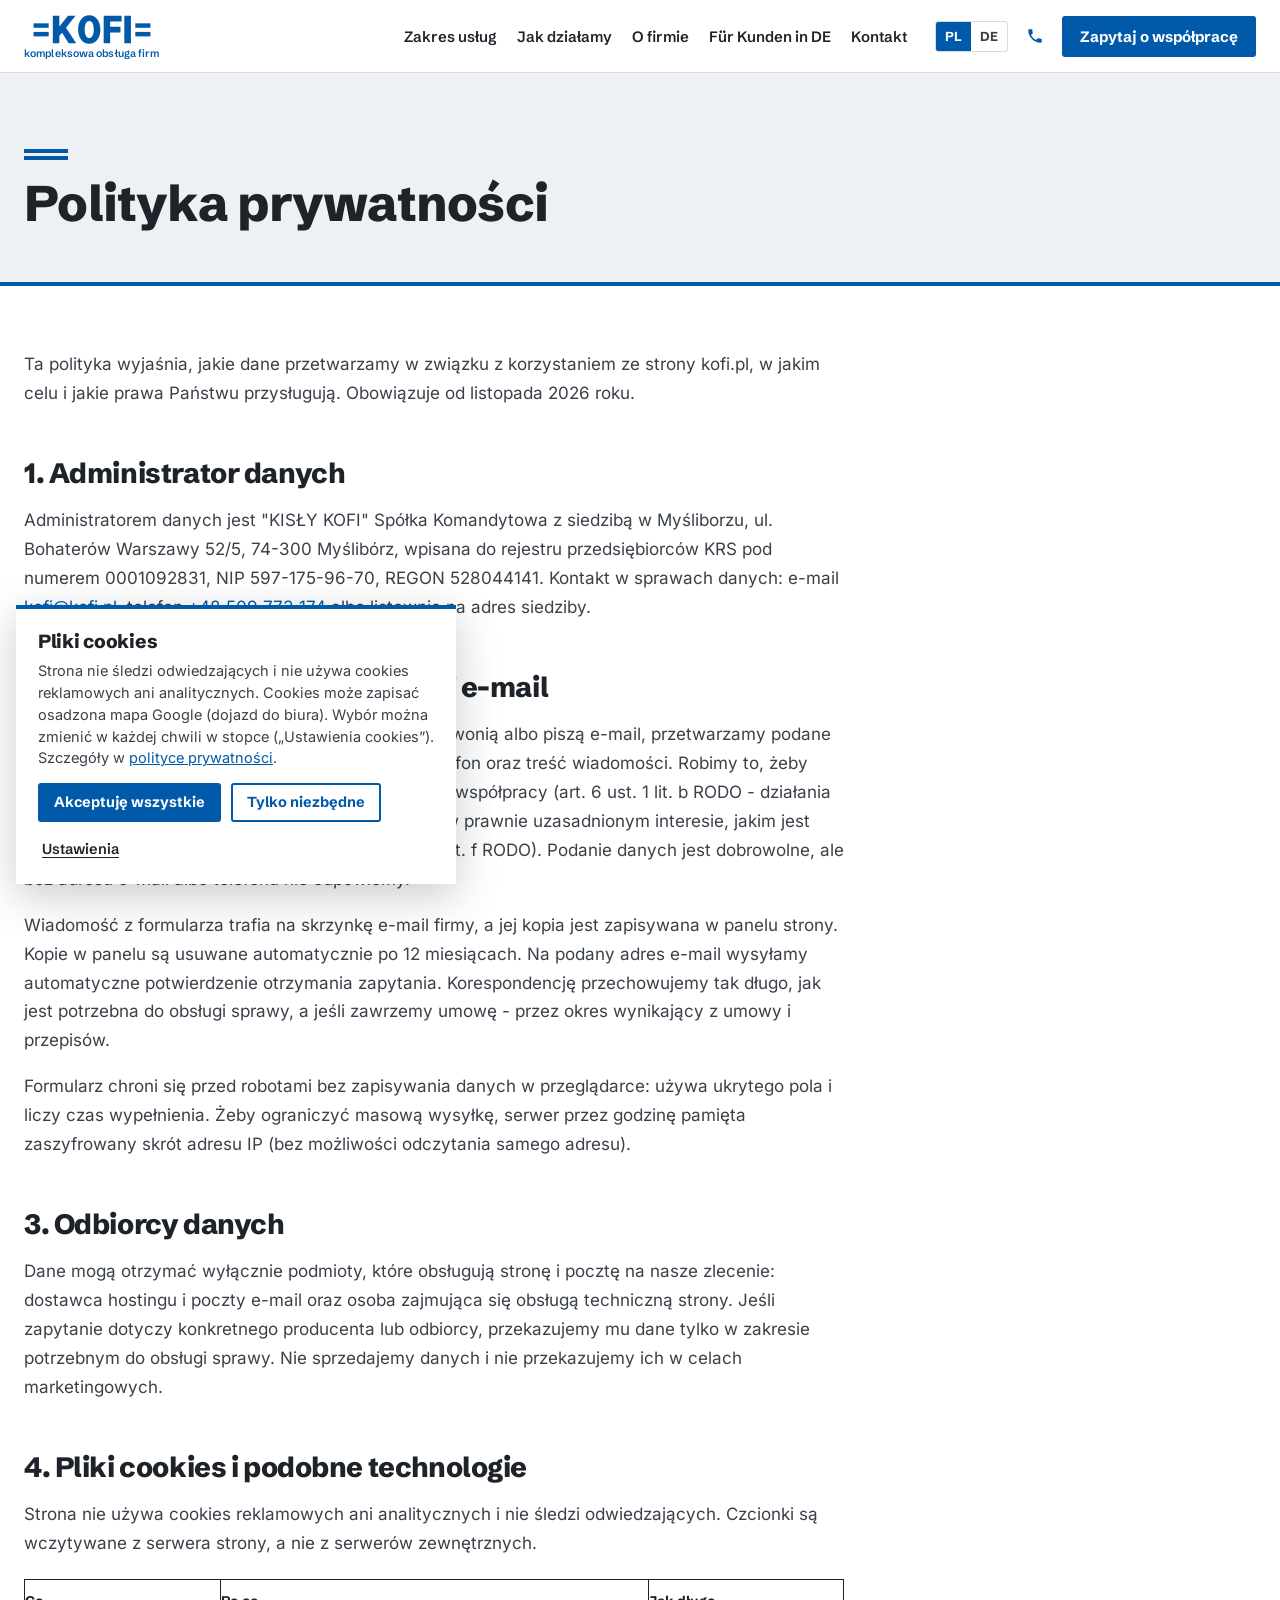
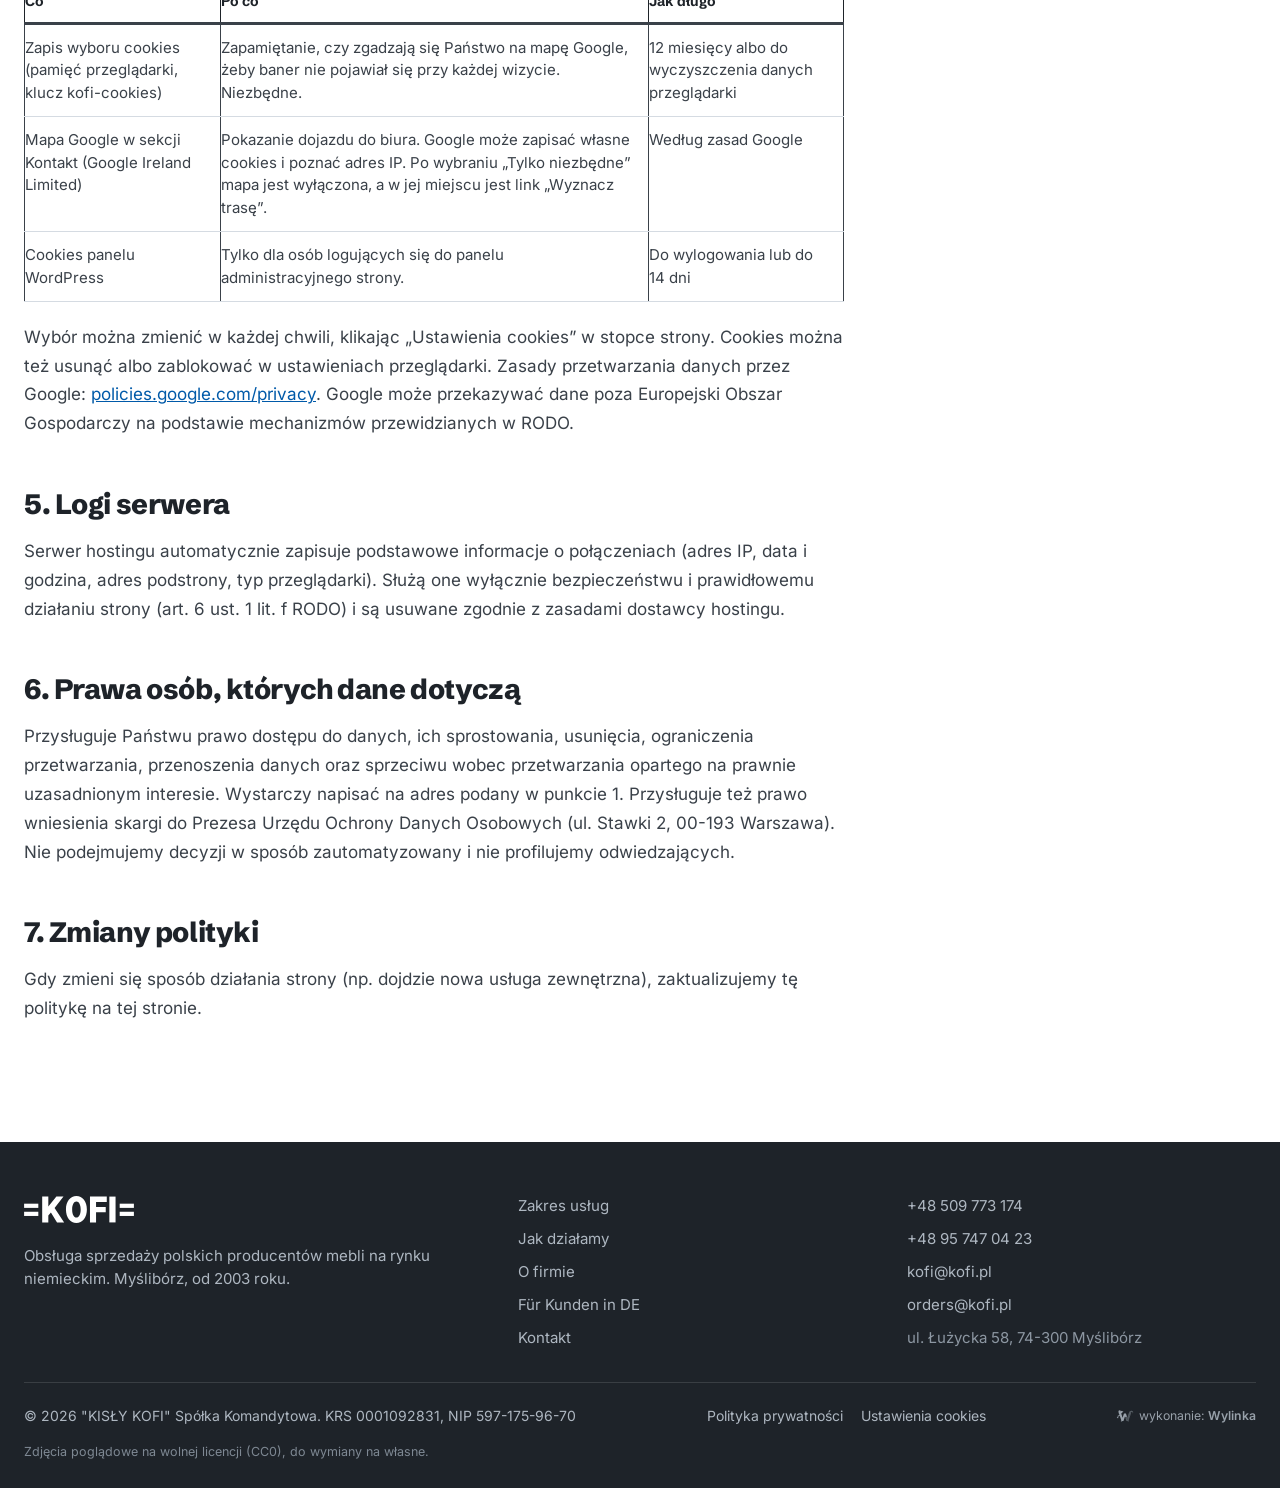
==== polityka-prywatnosci/index.html @ 43607c91 "Wersja testowa strony kofi.pl do odbioru (eksport z WordPressa) Strona jednostronicowa wg wizualizac" ====
<!doctype html>
<html lang="pl-PL">
<head>
<meta name="robots" content="noindex,nofollow">
<meta charset="UTF-8">
<meta name="viewport" content="width=device-width,initial-scale=1,viewport-fit=cover">
<title>Polityka prywatności | KOFI Myślibórz</title>
<link rel="preload" href="https://disaster26.github.io/kofi-strona/wp-content/themes/kofi/assets/fonts/schibsted-latin.woff2" as="font" type="font/woff2" crossorigin>
<link rel="preload" href="https://disaster26.github.io/kofi-strona/wp-content/themes/kofi/assets/fonts/inter-latin.woff2" as="font" type="font/woff2" crossorigin>
<meta name="theme-color" content="#ffffff">
<link rel="icon" href="https://disaster26.github.io/kofi-strona/wp-content/themes/kofi/assets/img/favicon.svg" type="image/svg+xml">
<link rel="icon" href="https://disaster26.github.io/kofi-strona/wp-content/themes/kofi/assets/img/favicon.png" sizes="192x192">
<link rel="apple-touch-icon" href="https://disaster26.github.io/kofi-strona/wp-content/themes/kofi/assets/img/favicon.png">
<meta name="description" content="Ta polityka wyjaśnia, jakie dane przetwarzamy w związku z korzystaniem ze strony kofi.pl, w jakim celu i jakie prawa Państwu przysługują. Obowiązuje od lis...">
<link rel="canonical" href="https://disaster26.github.io/kofi-strona/polityka-prywatnosci/">
<meta property="og:type" content="website"><meta property="og:locale" content="pl_PL"><meta property="og:site_name" content="KOFI - Kompleksowa Obsługa Firm"><meta property="og:title" content="Polityka prywatności | KOFI Myślibórz"><meta property="og:description" content="Ta polityka wyjaśnia, jakie dane przetwarzamy w związku z korzystaniem ze strony kofi.pl, w jakim celu i jakie prawa Państwu przysługują. Obowiązuje od lis..."><meta property="og:url" content="https://disaster26.github.io/kofi-strona/polityka-prywatnosci/"><meta property="og:image" content="https://disaster26.github.io/kofi-strona/wp-content/themes/kofi/assets/img/start/hero-2400.webp">
<style id="wp-block-library-inline-css">
:root{--wp-block-synced-color:#7a00df;--wp-block-synced-color--rgb:122,0,223;--wp-bound-block-color:var(--wp-block-synced-color);--wp-editor-canvas-background:#ddd;--wp-admin-theme-color:#007cba;--wp-admin-theme-color--rgb:0,124,186;--wp-admin-theme-color-darker-10:#006ba1;--wp-admin-theme-color-darker-10--rgb:0,107,160.5;--wp-admin-theme-color-darker-20:#005a87;--wp-admin-theme-color-darker-20--rgb:0,90,135;--wp-admin-border-width-focus:2px}@media (min-resolution:192dpi){:root{--wp-admin-border-width-focus:1.5px}}.wp-element-button{cursor:pointer}:root .has-very-light-gray-background-color{background-color:#eee}:root .has-very-dark-gray-background-color{background-color:#313131}:root .has-very-light-gray-color{color:#eee}:root .has-very-dark-gray-color{color:#313131}:root .has-vivid-green-cyan-to-vivid-cyan-blue-gradient-background{background:linear-gradient(135deg,#00d084,#0693e3)}:root .has-purple-crush-gradient-background{background:linear-gradient(135deg,#34e2e4,#4721fb 50%,#ab1dfe)}:root .has-hazy-dawn-gradient-background{background:linear-gradient(135deg,#faaca8,#dad0ec)}:root .has-subdued-olive-gradient-background{background:linear-gradient(135deg,#fafae1,#67a671)}:root .has-atomic-cream-gradient-background{background:linear-gradient(135deg,#fdd79a,#004a59)}:root .has-nightshade-gradient-background{background:linear-gradient(135deg,#330968,#31cdcf)}:root .has-midnight-gradient-background{background:linear-gradient(135deg,#020381,#2874fc)}:root{--wp--preset--font-size--normal:16px;--wp--preset--font-size--huge:42px}.has-regular-font-size{font-size:1em}.has-larger-font-size{font-size:2.625em}.has-normal-font-size{font-size:var(--wp--preset--font-size--normal)}.has-huge-font-size{font-size:var(--wp--preset--font-size--huge)}:root .has-text-align-center{text-align:center}:root .has-text-align-left{text-align:left}:root .has-text-align-right{text-align:right}.has-fit-text{white-space:nowrap!important}#end-resizable-editor-section{display:none}.aligncenter{clear:both}.items-justified-left{justify-content:flex-start}.items-justified-center{justify-content:center}.items-justified-right{justify-content:flex-end}.items-justified-space-between{justify-content:space-between}.screen-reader-text{word-wrap:normal!important;border:0;clip-path:inset(50%);height:1px;margin:-1px;overflow:hidden;padding:0;position:absolute;width:1px;word-break:normal!important}.screen-reader-text:focus{background-color:#ddd;clip-path:none;color:#444;display:block;font-size:1em;height:auto;left:5px;line-height:normal;padding:15px 23px 14px;text-decoration:none;top:5px;width:auto;z-index:100000}html :where(.has-border-color){border-style:solid}html :where([style^=border-color],[style*=";border-color"],[style*="; border-color"]){border-style:solid}html :where([style^=border-top-color],[style*=";border-top-color"],[style*="; border-top-color"]){border-top-style:solid}html :where([style^=border-right-color],[style*=";border-right-color"],[style*="; border-right-color"]){border-right-style:solid}html :where([style^=border-bottom-color],[style*=";border-bottom-color"],[style*="; border-bottom-color"]){border-bottom-style:solid}html :where([style^=border-left-color],[style*=";border-left-color"],[style*="; border-left-color"]){border-left-style:solid}html :where([style^=border-width],[style*=";border-width"],[style*="; border-width"]){border-style:solid}html :where([style^=border-top-width],[style*=";border-top-width"],[style*="; border-top-width"]){border-top-style:solid}html :where([style^=border-right-width],[style*=";border-right-width"],[style*="; border-right-width"]){border-right-style:solid}html :where([style^=border-bottom-width],[style*=";border-bottom-width"],[style*="; border-bottom-width"]){border-bottom-style:solid}html :where([style^=border-left-width],[style*=";border-left-width"],[style*="; border-left-width"]){border-left-style:solid}html :where(img[class*=wp-image-]){height:auto;max-width:100%}:where(figure){margin:0 0 1em}html :where(.is-position-sticky){--wp-admin--admin-bar--position-offset:var(--wp-admin--admin-bar--height,0px)}@media screen and (max-width:600px){html :where(.is-position-sticky){--wp-admin--admin-bar--position-offset:0px}}

/*# sourceURL=/wp-includes/css/dist/block-library/common.min.css */
</style>
<style id="wp-block-heading-inline-css">
h1:where(.wp-block-heading).has-background,h2:where(.wp-block-heading).has-background,h3:where(.wp-block-heading).has-background,h4:where(.wp-block-heading).has-background,h5:where(.wp-block-heading).has-background,h6:where(.wp-block-heading).has-background{padding:1.25em 2.375em}h1.has-text-align-left[style*=writing-mode]:where([style*=vertical-lr]),h1.has-text-align-right[style*=writing-mode]:where([style*=vertical-rl]),h2.has-text-align-left[style*=writing-mode]:where([style*=vertical-lr]),h2.has-text-align-right[style*=writing-mode]:where([style*=vertical-rl]),h3.has-text-align-left[style*=writing-mode]:where([style*=vertical-lr]),h3.has-text-align-right[style*=writing-mode]:where([style*=vertical-rl]),h4.has-text-align-left[style*=writing-mode]:where([style*=vertical-lr]),h4.has-text-align-right[style*=writing-mode]:where([style*=vertical-rl]),h5.has-text-align-left[style*=writing-mode]:where([style*=vertical-lr]),h5.has-text-align-right[style*=writing-mode]:where([style*=vertical-rl]),h6.has-text-align-left[style*=writing-mode]:where([style*=vertical-lr]),h6.has-text-align-right[style*=writing-mode]:where([style*=vertical-rl]){rotate:180deg}
/*# sourceURL=https://disaster26.github.io/kofi-strona/wp-includes/blocks/heading/style.min.css */
</style>
<style id="wp-block-paragraph-inline-css">
.is-small-text{font-size:.875em}.is-regular-text{font-size:1em}.is-large-text{font-size:2.25em}.is-larger-text{font-size:3em}.has-drop-cap:not(:focus):first-letter{float:left;font-size:8.4em;font-style:normal;font-weight:100;line-height:.68;margin:.05em .1em 0 0;text-transform:uppercase}body.rtl .has-drop-cap:not(:focus):first-letter{float:none;margin-left:.1em}p.has-drop-cap.has-background{overflow:hidden}:root :where(p.has-background){padding:1.25em 2.375em}:where(p.has-text-color:not(.has-link-color)) a{color:inherit}p.has-text-align-left[style*="writing-mode:vertical-lr"],p.has-text-align-right[style*="writing-mode:vertical-rl"]{rotate:180deg}
/*# sourceURL=https://disaster26.github.io/kofi-strona/wp-includes/blocks/paragraph/style.min.css */
</style>
<style id="wp-block-table-inline-css">
.wp-block-table{overflow-x:auto}.wp-block-table table{border-collapse:collapse;width:100%}.wp-block-table thead{border-bottom:3px solid}.wp-block-table tfoot{border-top:3px solid}.wp-block-table td,.wp-block-table th{border:1px solid;padding:.5em}.wp-block-table .has-fixed-layout{table-layout:fixed;width:100%}.wp-block-table .has-fixed-layout td,.wp-block-table .has-fixed-layout th{word-break:break-word}.wp-block-table.aligncenter,.wp-block-table.alignleft,.wp-block-table.alignright{display:table;width:auto}.wp-block-table.aligncenter td,.wp-block-table.aligncenter th,.wp-block-table.alignleft td,.wp-block-table.alignleft th,.wp-block-table.alignright td,.wp-block-table.alignright th{word-break:break-word}.wp-block-table .has-subtle-light-gray-background-color{background-color:#f3f4f5}.wp-block-table .has-subtle-pale-green-background-color{background-color:#e9fbe5}.wp-block-table .has-subtle-pale-blue-background-color{background-color:#e7f5fe}.wp-block-table .has-subtle-pale-pink-background-color{background-color:#fcf0ef}.wp-block-table.is-style-stripes{background-color:transparent;border-collapse:inherit;border-spacing:0}.wp-block-table.is-style-stripes tbody tr:nth-child(odd){background-color:#f0f0f0}.wp-block-table.is-style-stripes.has-subtle-light-gray-background-color tbody tr:nth-child(odd){background-color:#f3f4f5}.wp-block-table.is-style-stripes.has-subtle-pale-green-background-color tbody tr:nth-child(odd){background-color:#e9fbe5}.wp-block-table.is-style-stripes.has-subtle-pale-blue-background-color tbody tr:nth-child(odd){background-color:#e7f5fe}.wp-block-table.is-style-stripes.has-subtle-pale-pink-background-color tbody tr:nth-child(odd){background-color:#fcf0ef}.wp-block-table.is-style-stripes td,.wp-block-table.is-style-stripes th{border-color:transparent}.wp-block-table.is-style-stripes{border-bottom:1px solid #f0f0f0}.wp-block-table .has-border-color td,.wp-block-table .has-border-color th,.wp-block-table .has-border-color tr,.wp-block-table .has-border-color>*{border-color:inherit}.wp-block-table table[style*=border-top-color] tr:first-child,.wp-block-table table[style*=border-top-color] tr:first-child td,.wp-block-table table[style*=border-top-color] tr:first-child th,.wp-block-table table[style*=border-top-color]>*,.wp-block-table table[style*=border-top-color]>* td,.wp-block-table table[style*=border-top-color]>* th{border-top-color:inherit}.wp-block-table table[style*=border-top-color] tr:not(:first-child){border-top-color:currentColor}.wp-block-table table[style*=border-right-color] td:last-child,.wp-block-table table[style*=border-right-color] th,.wp-block-table table[style*=border-right-color] tr,.wp-block-table table[style*=border-right-color]>*{border-right-color:inherit}.wp-block-table table[style*=border-bottom-color] tr:last-child,.wp-block-table table[style*=border-bottom-color] tr:last-child td,.wp-block-table table[style*=border-bottom-color] tr:last-child th,.wp-block-table table[style*=border-bottom-color]>*,.wp-block-table table[style*=border-bottom-color]>* td,.wp-block-table table[style*=border-bottom-color]>* th{border-bottom-color:inherit}.wp-block-table table[style*=border-bottom-color] tr:not(:last-child){border-bottom-color:currentColor}.wp-block-table table[style*=border-left-color] td:first-child,.wp-block-table table[style*=border-left-color] th,.wp-block-table table[style*=border-left-color] tr,.wp-block-table table[style*=border-left-color]>*{border-left-color:inherit}.wp-block-table table[style*=border-style] td,.wp-block-table table[style*=border-style] th,.wp-block-table table[style*=border-style] tr,.wp-block-table table[style*=border-style]>*{border-style:inherit}.wp-block-table table[style*=border-width] td,.wp-block-table table[style*=border-width] th,.wp-block-table table[style*=border-width] tr,.wp-block-table table[style*=border-width]>*{border-style:inherit;border-width:inherit}
/*# sourceURL=https://disaster26.github.io/kofi-strona/wp-includes/blocks/table/style.min.css */
</style>

<style id="classic-theme-styles-inline-css">
/*! This file is auto-generated */
.wp-block-button__link{color:#fff;background-color:#32373c;border-radius:9999px;box-shadow:none;text-decoration:none;padding:calc(.667em + 2px) calc(1.333em + 2px);font-size:1.125em}.wp-block-file__button{background:#32373c;color:#fff;text-decoration:none}
/*# sourceURL=/wp-includes/css/classic-themes.min.css */
</style>

<style id="global-styles-inline-css">
:root{--wp--preset--aspect-ratio--square: 1;--wp--preset--aspect-ratio--4-3: 4/3;--wp--preset--aspect-ratio--3-4: 3/4;--wp--preset--aspect-ratio--3-2: 3/2;--wp--preset--aspect-ratio--2-3: 2/3;--wp--preset--aspect-ratio--16-9: 16/9;--wp--preset--aspect-ratio--9-16: 9/16;--wp--preset--color--black: #000000;--wp--preset--color--cyan-bluish-gray: #abb8c3;--wp--preset--color--white: #ffffff;--wp--preset--color--pale-pink: #f78da7;--wp--preset--color--vivid-red: #cf2e2e;--wp--preset--color--luminous-vivid-orange: #ff6900;--wp--preset--color--luminous-vivid-amber: #fcb900;--wp--preset--color--light-green-cyan: #7bdcb5;--wp--preset--color--vivid-green-cyan: #00d084;--wp--preset--color--pale-cyan-blue: #8ed1fc;--wp--preset--color--vivid-cyan-blue: #0693e3;--wp--preset--color--vivid-purple: #9b51e0;--wp--preset--gradient--vivid-cyan-blue-to-vivid-purple: linear-gradient(135deg,rgb(6,147,227) 0%,rgb(155,81,224) 100%);--wp--preset--gradient--light-green-cyan-to-vivid-green-cyan: linear-gradient(135deg,rgb(122,220,180) 0%,rgb(0,208,130) 100%);--wp--preset--gradient--luminous-vivid-amber-to-luminous-vivid-orange: linear-gradient(135deg,rgb(252,185,0) 0%,rgb(255,105,0) 100%);--wp--preset--gradient--luminous-vivid-orange-to-vivid-red: linear-gradient(135deg,rgb(255,105,0) 0%,rgb(207,46,46) 100%);--wp--preset--gradient--very-light-gray-to-cyan-bluish-gray: linear-gradient(135deg,rgb(238,238,238) 0%,rgb(169,184,195) 100%);--wp--preset--gradient--cool-to-warm-spectrum: linear-gradient(135deg,rgb(74,234,220) 0%,rgb(151,120,209) 20%,rgb(207,42,186) 40%,rgb(238,44,130) 60%,rgb(251,105,98) 80%,rgb(254,248,76) 100%);--wp--preset--gradient--blush-light-purple: linear-gradient(135deg,rgb(255,206,236) 0%,rgb(152,150,240) 100%);--wp--preset--gradient--blush-bordeaux: linear-gradient(135deg,rgb(254,205,165) 0%,rgb(254,45,45) 50%,rgb(107,0,62) 100%);--wp--preset--gradient--luminous-dusk: linear-gradient(135deg,rgb(255,203,112) 0%,rgb(199,81,192) 50%,rgb(65,88,208) 100%);--wp--preset--gradient--pale-ocean: linear-gradient(135deg,rgb(255,245,203) 0%,rgb(182,227,212) 50%,rgb(51,167,181) 100%);--wp--preset--gradient--electric-grass: linear-gradient(135deg,rgb(202,248,128) 0%,rgb(113,206,126) 100%);--wp--preset--gradient--midnight: linear-gradient(135deg,rgb(2,3,129) 0%,rgb(40,116,252) 100%);--wp--preset--font-size--small: 13px;--wp--preset--font-size--medium: 20px;--wp--preset--font-size--large: 36px;--wp--preset--font-size--x-large: 42px;--wp--preset--spacing--20: 0.44rem;--wp--preset--spacing--30: 0.67rem;--wp--preset--spacing--40: 1rem;--wp--preset--spacing--50: 1.5rem;--wp--preset--spacing--60: 2.25rem;--wp--preset--spacing--70: 3.38rem;--wp--preset--spacing--80: 5.06rem;--wp--preset--shadow--natural: 6px 6px 9px rgba(0, 0, 0, 0.2);--wp--preset--shadow--deep: 12px 12px 50px rgba(0, 0, 0, 0.4);--wp--preset--shadow--sharp: 6px 6px 0px rgba(0, 0, 0, 0.2);--wp--preset--shadow--outlined: 6px 6px 0px -3px rgb(255, 255, 255), 6px 6px rgb(0, 0, 0);--wp--preset--shadow--crisp: 6px 6px 0px rgb(0, 0, 0);}.wp-block-button{--wp--preset--dimension--25: 25%;--wp--preset--dimension--50: 50%;--wp--preset--dimension--75: 75%;--wp--preset--dimension--100: 100%;}:where(body) { margin: 0; }:where(.is-layout-flex){gap: 0.5em;}:where(.is-layout-grid){gap: 0.5em;}body .is-layout-flex{display: flex;}.is-layout-flex{flex-wrap: wrap;align-items: center;}.is-layout-flex > :is(*, div){margin: 0;}body .is-layout-grid{display: grid;}.is-layout-grid > :is(*, div){margin: 0;}body{padding-top: 0px;padding-right: 0px;padding-bottom: 0px;padding-left: 0px;}:root :where(.wp-element-button, .wp-block-button__link){background-color: #32373c;border-width: 0;color: #fff;font-family: inherit;font-size: inherit;font-style: inherit;font-weight: inherit;letter-spacing: inherit;line-height: inherit;padding-top: calc(0.667em + 2px);padding-right: calc(1.333em + 2px);padding-bottom: calc(0.667em + 2px);padding-left: calc(1.333em + 2px);text-decoration: none;text-transform: inherit;}.has-black-color{color: var(--wp--preset--color--black) !important;}.has-cyan-bluish-gray-color{color: var(--wp--preset--color--cyan-bluish-gray) !important;}.has-white-color{color: var(--wp--preset--color--white) !important;}.has-pale-pink-color{color: var(--wp--preset--color--pale-pink) !important;}.has-vivid-red-color{color: var(--wp--preset--color--vivid-red) !important;}.has-luminous-vivid-orange-color{color: var(--wp--preset--color--luminous-vivid-orange) !important;}.has-luminous-vivid-amber-color{color: var(--wp--preset--color--luminous-vivid-amber) !important;}.has-light-green-cyan-color{color: var(--wp--preset--color--light-green-cyan) !important;}.has-vivid-green-cyan-color{color: var(--wp--preset--color--vivid-green-cyan) !important;}.has-pale-cyan-blue-color{color: var(--wp--preset--color--pale-cyan-blue) !important;}.has-vivid-cyan-blue-color{color: var(--wp--preset--color--vivid-cyan-blue) !important;}.has-vivid-purple-color{color: var(--wp--preset--color--vivid-purple) !important;}.has-black-background-color{background-color: var(--wp--preset--color--black) !important;}.has-cyan-bluish-gray-background-color{background-color: var(--wp--preset--color--cyan-bluish-gray) !important;}.has-white-background-color{background-color: var(--wp--preset--color--white) !important;}.has-pale-pink-background-color{background-color: var(--wp--preset--color--pale-pink) !important;}.has-vivid-red-background-color{background-color: var(--wp--preset--color--vivid-red) !important;}.has-luminous-vivid-orange-background-color{background-color: var(--wp--preset--color--luminous-vivid-orange) !important;}.has-luminous-vivid-amber-background-color{background-color: var(--wp--preset--color--luminous-vivid-amber) !important;}.has-light-green-cyan-background-color{background-color: var(--wp--preset--color--light-green-cyan) !important;}.has-vivid-green-cyan-background-color{background-color: var(--wp--preset--color--vivid-green-cyan) !important;}.has-pale-cyan-blue-background-color{background-color: var(--wp--preset--color--pale-cyan-blue) !important;}.has-vivid-cyan-blue-background-color{background-color: var(--wp--preset--color--vivid-cyan-blue) !important;}.has-vivid-purple-background-color{background-color: var(--wp--preset--color--vivid-purple) !important;}.has-black-border-color{border-color: var(--wp--preset--color--black) !important;}.has-cyan-bluish-gray-border-color{border-color: var(--wp--preset--color--cyan-bluish-gray) !important;}.has-white-border-color{border-color: var(--wp--preset--color--white) !important;}.has-pale-pink-border-color{border-color: var(--wp--preset--color--pale-pink) !important;}.has-vivid-red-border-color{border-color: var(--wp--preset--color--vivid-red) !important;}.has-luminous-vivid-orange-border-color{border-color: var(--wp--preset--color--luminous-vivid-orange) !important;}.has-luminous-vivid-amber-border-color{border-color: var(--wp--preset--color--luminous-vivid-amber) !important;}.has-light-green-cyan-border-color{border-color: var(--wp--preset--color--light-green-cyan) !important;}.has-vivid-green-cyan-border-color{border-color: var(--wp--preset--color--vivid-green-cyan) !important;}.has-pale-cyan-blue-border-color{border-color: var(--wp--preset--color--pale-cyan-blue) !important;}.has-vivid-cyan-blue-border-color{border-color: var(--wp--preset--color--vivid-cyan-blue) !important;}.has-vivid-purple-border-color{border-color: var(--wp--preset--color--vivid-purple) !important;}.has-vivid-cyan-blue-to-vivid-purple-gradient-background{background: var(--wp--preset--gradient--vivid-cyan-blue-to-vivid-purple) !important;}.has-light-green-cyan-to-vivid-green-cyan-gradient-background{background: var(--wp--preset--gradient--light-green-cyan-to-vivid-green-cyan) !important;}.has-luminous-vivid-amber-to-luminous-vivid-orange-gradient-background{background: var(--wp--preset--gradient--luminous-vivid-amber-to-luminous-vivid-orange) !important;}.has-luminous-vivid-orange-to-vivid-red-gradient-background{background: var(--wp--preset--gradient--luminous-vivid-orange-to-vivid-red) !important;}.has-very-light-gray-to-cyan-bluish-gray-gradient-background{background: var(--wp--preset--gradient--very-light-gray-to-cyan-bluish-gray) !important;}.has-cool-to-warm-spectrum-gradient-background{background: var(--wp--preset--gradient--cool-to-warm-spectrum) !important;}.has-blush-light-purple-gradient-background{background: var(--wp--preset--gradient--blush-light-purple) !important;}.has-blush-bordeaux-gradient-background{background: var(--wp--preset--gradient--blush-bordeaux) !important;}.has-luminous-dusk-gradient-background{background: var(--wp--preset--gradient--luminous-dusk) !important;}.has-pale-ocean-gradient-background{background: var(--wp--preset--gradient--pale-ocean) !important;}.has-electric-grass-gradient-background{background: var(--wp--preset--gradient--electric-grass) !important;}.has-midnight-gradient-background{background: var(--wp--preset--gradient--midnight) !important;}.has-small-font-size{font-size: var(--wp--preset--font-size--small) !important;}.has-medium-font-size{font-size: var(--wp--preset--font-size--medium) !important;}.has-large-font-size{font-size: var(--wp--preset--font-size--large) !important;}.has-x-large-font-size{font-size: var(--wp--preset--font-size--x-large) !important;}
/*# sourceURL=global-styles-inline-css */
</style>

<link rel='stylesheet' id='kofi-css' href='https://disaster26.github.io/kofi-strona/wp-content/themes/kofi/assets/css/site.css?ver=1.0.0-1794582515' media='all' />
</head>
<body class="privacy-policy wp-singular page-template-default page page-id-3 wp-theme-kofi">
<svg width="0" height="0" style="position:absolute" aria-hidden="true">
  <defs>
    <symbol id="logo" viewBox="0 0 170 48">
      <rect x="0" y="15" width="22" height="6.5"/><rect x="0" y="27.5" width="22" height="6.5"/>
      <path d="M28 4h9.5v15.5L50 4h11L47.2 21.6 62 44H51L41.5 28.6l-4 4.6V44H28z"/>
      <path fill-rule="evenodd" d="M81 3.2c9.6 0 16.2 8.6 16.2 20.8S90.6 44.8 81 44.8 64.8 36.2 64.8 24 71.4 3.2 81 3.2zm0 8.3c-4 0-6.6 5-6.6 12.5S77 36.5 81 36.5s6.6-5 6.6-12.5S85 11.5 81 11.5z"/>
      <path d="M102 4h26v8.2h-16.6v7.9h15v8.1h-15V44H102z"/>
      <rect x="132" y="4" width="9.6" height="40"/>
      <rect x="148" y="15" width="22" height="6.5"/><rect x="148" y="27.5" width="22" height="6.5"/>
    </symbol>
    <symbol id="tel" viewBox="0 0 24 24"><path d="M6.6 10.8a15.1 15.1 0 0 0 6.6 6.6l2.2-2.2c.3-.3.7-.4 1-.2 1.1.4 2.3.6 3.6.6.6 0 1 .4 1 1V20c0 .6-.4 1-1 1A17 17 0 0 1 3 4c0-.6.4-1 1-1h3.5c.6 0 1 .4 1 1 0 1.3.2 2.5.6 3.6.1.3 0 .7-.2 1z"/></symbol>
    <symbol id="mail" viewBox="0 0 24 24"><path d="M3 5h18v14H3zm2 2v.5l7 4.6 7-4.6V7zm14 2.9-7 4.6-7-4.6V17h14z"/></symbol>
    <symbol id="rownosc" viewBox="0 0 20 12"><rect y="1" width="20" height="3.4"/><rect y="7.6" width="20" height="3.4"/></symbol>
  </defs>
</svg>
	<a class="pomin" href="#tresc">Przejdź do treści</a>
<header class="nag" id="nag">
  <div class="nag-in">
    <a class="marka" href="https://disaster26.github.io/kofi-strona/" aria-label="KOFI, kompleksowa obsługa firm - strona główna">
      <svg class="marka-znak" aria-hidden="true"><use href="#logo"/></svg>      <span class="marka-pod">kompleksowa obsługa firm</span>
    </a>
    <nav class="menu" id="menu" aria-label="Menu główne">
            <a href="https://disaster26.github.io/kofi-strona/#uslugi">Zakres usług</a>
            <a href="https://disaster26.github.io/kofi-strona/#schemat">Jak działamy</a>
            <a href="https://disaster26.github.io/kofi-strona/#firma">O firmie</a>
            <a href="https://disaster26.github.io/kofi-strona/#de" lang="de">Für Kunden in DE</a>
            <a href="https://disaster26.github.io/kofi-strona/#kontakt">Kontakt</a>
            <div class="menu-kontakt">
        <a href="tel:+48509773174"><svg aria-hidden="true"><use href="#tel"/></svg>+48 509 773 174</a>
        <a href="mailto:%6bo%66&#105;%40k%6ff&#105;&#046;%70l"><svg aria-hidden="true"><use href="#mail"/></svg>k&#111;&#102;i&#64;&#107;o&#102;&#105;&#46;p&#108;</a>      </div>
    </nav>
    <div class="nag-akcje">
      <div class="jezyk" role="group" aria-label="Język"><a href="https://disaster26.github.io/kofi-strona/" class="jez-akt" aria-current="true">PL</a><a href="https://disaster26.github.io/kofi-strona/#de" lang="de" hreflang="de">DE</a></div>
      <a class="nag-tel" href="tel:+48509773174" aria-label="Zadzwoń: +48 509 773 174"><svg aria-hidden="true"><use href="#tel"/></svg><span>509 773 174</span></a>
      <a class="btn btn-nag" href="https://disaster26.github.io/kofi-strona/#kontakt">Zapytaj o współpracę</a>
      <button class="burger" id="burger" type="button" aria-expanded="false" aria-controls="menu" aria-label="Otwórz menu"><span></span><span></span></button>
    </div>
  </div>
</header>
<main id="tresc">
  <section class="glowa">
    <div class="wrap">
      <h1>Polityka prywatności</h1>
    </div>
  </section>
  <section class="sek sek-tresc">
    <div class="wrap"><article class="tresc">
<p class="wp-block-paragraph">Ta polityka wyjaśnia, jakie dane przetwarzamy w związku z korzystaniem ze strony kofi.pl, w jakim celu i jakie prawa Państwu przysługują. Obowiązuje od listopada 2026 roku.</p>



<h2 class="wp-block-heading">1. Administrator danych</h2>



<p class="wp-block-paragraph">Administratorem danych jest "KISŁY KOFI" Spółka Komandytowa z siedzibą w Myśliborzu, ul. Bohaterów Warszawy 52/5, 74-300 Myślibórz, wpisana do rejestru przedsiębiorców KRS pod numerem 0001092831, NIP 597-175-96-70, REGON 528044141. Kontakt w sprawach danych: e-mail <a href="mailto:%6b%6f&#102;i&#064;%6b&#111;fi.&#112;%6c">&#107;o&#102;&#105;&#64;&#107;o&#102;i.&#112;l</a>, telefon <a href="tel:+48509773174">+48 509 773 174</a> albo listownie na adres siedziby.</p>



<h2 class="wp-block-heading">2. Formularz zapytania, telefon i e-mail</h2>



<p class="wp-block-paragraph">Gdy wysyłają Państwo zapytanie przez formularz, dzwonią albo piszą e-mail, przetwarzamy podane dane: nazwę firmy, imię i nazwisko, adres e-mail, telefon oraz treść wiadomości. Robimy to, żeby odpowiedzieć na zapytanie i przedstawić propozycję współpracy (art. 6 ust. 1 lit. b RODO - działania przed zawarciem umowy na Państwa żądanie) oraz w prawnie uzasadnionym interesie, jakim jest prowadzenie korespondencji handlowej (art. 6 ust. 1 lit. f RODO). Podanie danych jest dobrowolne, ale bez adresu e-mail albo telefonu nie odpowiemy.</p>



<p class="wp-block-paragraph">Wiadomość z formularza trafia na skrzynkę e-mail firmy, a jej kopia jest zapisywana w panelu strony. Kopie w panelu są usuwane automatycznie po 12 miesiącach. Na podany adres e-mail wysyłamy automatyczne potwierdzenie otrzymania zapytania. Korespondencję przechowujemy tak długo, jak jest potrzebna do obsługi sprawy, a jeśli zawrzemy umowę - przez okres wynikający z umowy i przepisów.</p>



<p class="wp-block-paragraph">Formularz chroni się przed robotami bez zapisywania danych w przeglądarce: używa ukrytego pola i liczy czas wypełnienia. Żeby ograniczyć masową wysyłkę, serwer przez godzinę pamięta zaszyfrowany skrót adresu IP (bez możliwości odczytania samego adresu).</p>



<h2 class="wp-block-heading">3. Odbiorcy danych</h2>



<p class="wp-block-paragraph">Dane mogą otrzymać wyłącznie podmioty, które obsługują stronę i pocztę na nasze zlecenie: dostawca hostingu i poczty e-mail oraz osoba zajmująca się obsługą techniczną strony. Jeśli zapytanie dotyczy konkretnego producenta lub odbiorcy, przekazujemy mu dane tylko w zakresie potrzebnym do obsługi sprawy. Nie sprzedajemy danych i nie przekazujemy ich w celach marketingowych.</p>



<h2 class="wp-block-heading">4. Pliki cookies i podobne technologie</h2>



<p class="wp-block-paragraph">Strona nie używa cookies reklamowych ani analitycznych i nie śledzi odwiedzających. Czcionki są wczytywane z serwera strony, a nie z serwerów zewnętrznych.</p>



<figure class="wp-block-table"><table><thead><tr><th>Co</th><th>Po co</th><th>Jak długo</th></tr></thead><tbody><tr><td>Zapis wyboru cookies (pamięć przeglądarki, klucz kofi-cookies)</td><td>Zapamiętanie, czy zgadzają się Państwo na mapę Google, żeby baner nie pojawiał się przy każdej wizycie. Niezbędne.</td><td>12 miesięcy albo do wyczyszczenia danych przeglądarki</td></tr><tr><td>Mapa Google w sekcji Kontakt (Google Ireland Limited)</td><td>Pokazanie dojazdu do biura. Google może zapisać własne cookies i poznać adres IP. Po wybraniu „Tylko niezbędne” mapa jest wyłączona, a w jej miejscu jest link „Wyznacz trasę”.</td><td>Według zasad Google</td></tr><tr><td>Cookies panelu WordPress</td><td>Tylko dla osób logujących się do panelu administracyjnego strony.</td><td>Do wylogowania lub do 14 dni</td></tr></tbody></table></figure>



<p class="wp-block-paragraph">Wybór można zmienić w każdej chwili, klikając „Ustawienia cookies” w stopce strony. Cookies można też usunąć albo zablokować w ustawieniach przeglądarki. Zasady przetwarzania danych przez Google: <a href="https://policies.google.com/privacy?hl=pl" rel="noopener">policies.google.com/privacy</a>. Google może przekazywać dane poza Europejski Obszar Gospodarczy na podstawie mechanizmów przewidzianych w RODO.</p>



<h2 class="wp-block-heading">5. Logi serwera</h2>



<p class="wp-block-paragraph">Serwer hostingu automatycznie zapisuje podstawowe informacje o połączeniach (adres IP, data i godzina, adres podstrony, typ przeglądarki). Służą one wyłącznie bezpieczeństwu i prawidłowemu działaniu strony (art. 6 ust. 1 lit. f RODO) i są usuwane zgodnie z zasadami dostawcy hostingu.</p>



<h2 class="wp-block-heading">6. Prawa osób, których dane dotyczą</h2>



<p class="wp-block-paragraph">Przysługuje Państwu prawo dostępu do danych, ich sprostowania, usunięcia, ograniczenia przetwarzania, przenoszenia danych oraz sprzeciwu wobec przetwarzania opartego na prawnie uzasadnionym interesie. Wystarczy napisać na adres podany w punkcie 1. Przysługuje też prawo wniesienia skargi do Prezesa Urzędu Ochrony Danych Osobowych (ul. Stawki 2, 00-193 Warszawa). Nie podejmujemy decyzji w sposób zautomatyzowany i nie profilujemy odwiedzających.</p>



<h2 class="wp-block-heading">7. Zmiany polityki</h2>



<p class="wp-block-paragraph">Gdy zmieni się sposób działania strony (np. dojdzie nowa usługa zewnętrzna), zaktualizujemy tę politykę na tej stronie.</p>

</article></div>
  </section>
</main>
<footer class="stopka">
  <div class="wrap stopka-in">
    <div class="stopka-marka">
      <svg aria-hidden="true"><use href="#logo"/></svg>      <p>Obsługa sprzedaży polskich producentów mebli na rynku niemieckim. Myślibórz, od 2003 roku.</p>
    </div>
    <nav class="stopka-menu" aria-label="Stopka">
      <a href="https://disaster26.github.io/kofi-strona/#uslugi">Zakres usług</a>
      <a href="https://disaster26.github.io/kofi-strona/#schemat">Jak działamy</a>
      <a href="https://disaster26.github.io/kofi-strona/#firma">O firmie</a>
      <a href="https://disaster26.github.io/kofi-strona/#de" lang="de">Für Kunden in DE</a>
      <a href="https://disaster26.github.io/kofi-strona/#kontakt">Kontakt</a>
    </nav>
    <div class="stopka-kontakt">
      <a href="tel:+48509773174">+48 509 773 174</a>
      <a href="tel:+48957470423">+48 95 747 04 23</a>      <a href="mailto:%6b&#111;%66i%40k%6ffi&#046;pl">kofi&#64;k&#111;f&#105;.&#112;&#108;</a>      <a href="mailto:%6frd&#101;&#114;s%40%6bo%66%69.&#112;%6c">ord&#101;&#114;s&#64;&#107;ofi&#46;&#112;l</a>      <span>ul. Łużycka 58, 74-300 Myślibórz</span>
    </div>
  </div>
  <div class="wrap stopka-dol">
    <p>&copy; 2026 &quot;KISŁY KOFI&quot; Spółka Komandytowa. KRS 0001092831, NIP 597-175-96-70</p>
    <p class="stopka-linki"><a href="https://disaster26.github.io/kofi-strona/polityka-prywatnosci/">Polityka prywatności</a><button type="button" class="link-cookies" data-cookies-otworz>Ustawienia cookies</button></p>
    <style>.wylinka-badge{display:inline-flex;align-items:center;gap:.4em;color:inherit;text-decoration:none;font-size:.875em;line-height:1;opacity:.85}
.wylinka-badge:hover,.wylinka-badge:focus-visible{opacity:1}
.wylinka-badge:focus-visible{outline:2px solid currentColor;outline-offset:3px;border-radius:2px}
.wylinka-badge svg{width:18px;height:18px;flex:none;overflow:visible}
.wylinka-badge b{font-weight:600}
.wylinka-badge .wy-old{opacity:.45;transform-origin:40px 30px;transition:transform .32s cubic-bezier(.3,.7,.4,1),opacity .32s ease-out}
.wylinka-badge .wy-pod{opacity:0;transition:opacity .2s ease-out .08s}
.wylinka-badge:hover .wy-old,.wylinka-badge:focus-visible .wy-old{transform:translate(9px,7px) rotate(9deg);opacity:0}
.wylinka-badge:hover .wy-pod,.wylinka-badge:focus-visible .wy-pod{opacity:1}
@media (prefers-reduced-motion:reduce){.wylinka-badge .wy-old,.wylinka-badge .wy-pod{transition:none}.wylinka-badge:hover .wy-old,.wylinka-badge:focus-visible .wy-old{transform:none;opacity:.45}.wylinka-badge:hover .wy-pod,.wylinka-badge:focus-visible .wy-pod{opacity:0}}</style><a class="wylinka-badge" href="https://wylinka.pl/?utm_source=kofi.pl&#038;utm_medium=stopka&#038;utm_campaign=wykonanie" rel="noopener" title="Strona wykonana przez Wylinka"><svg viewBox="0 0 64 64" aria-hidden="true" focusable="false" fill="currentColor"><path d="M9.8 22.8l-1.2-7.9 2.2-3.7 15.5 4.6-.5 1.5-7.2 5.5 4.7 15.6 5-15.6 7 0 4.1 12.7-4.2-.9-2.6 1.8-.8-2.2-5.3 15.6-4.3 0 .4 .2-2.1 2.8-1.3-1.1 1.1-1.4-3.1 .2-.1-1.7 2.2-.1-5.7-16.5-4.8 .6-.8 3.1 0 .5-.3 .5 .8 2.2-1.6 .5-.4-1.3-.8 1.6-1.5-.8 .8-1.6-1.4 .6-.6-1.6 2.3-.8 .2-.4 1.3-4.8 5.9-.8-2.4-6.9zM15.2 13.7l-.1-.4-.4 .8-.1 .8 .1 1 .1 .4 .3 .7 .3-.9 .1-.7 0-.8z"/><path class="wy-pod" d="M37.1 49.8l-4.5-13.3 2.6-1.8 4.2 .9 .9 2.8 3-9.7 0-.5 .1-.8 3.2-8.4 .5-1 .6-1 .9-1.1 1.3-1 1.1-.7 1.4-.5 1.4-.3 .7 0 .9 0 1.2 .3 1.4 .6 .8 .5 .7 .7 .6 .7 .5 .9 .3 .9 .1 .9 0 .8-.2 .9-.5 .9-.5 .6-.7 .5-.7 .3-.1-.1 0-.1 .5-.5 .3-.7 .2-.5 0-.6-.1-.6-.3-.7-.4-.5-.4-.4-.5-.3-.6-.3-.7 0-.7 .1-.6 .1-.5 .4-.5 .5-.3 .5-.2 .7-.1 1.5-1.4 5.1-.8 3.3-.3 .7-.5 .7-6 17.5 1.9 .1-.1 1.7-3.1-.2 1.1 1.4-1.3 1.1-2.1-2.8 .4-.2z"/><path class="wy-old" d="M40.8 50l.4-.2-4.1 0-4.2-12.5 2.5-1.7 4.3 .9 .6 1.9 .6-1.6 0-.3 2.4-7.8 0-.5 .1-.8 3.2-8.4 .4-.8 .6-.9 .9-1.2 .9-.9 1.3-.8 1.4-.6 1.2-.3 1.4-.1 1.3 .1 .6 .2 .8 .3 1.1 .6 .9 .7 .7 .9 .5 .9 .3 .9 .1 1.1-.1 .9-.3 .9-.4 .7-.6 .7-.6 .4-.6 .2-.1-.1 0-.1 .5-.5 .3-.7 .2-.5 0-.5-.1-.6-.2-.6-.3-.5-.4-.5-.5-.3-.6-.3-.7-.1-.6 0-.6 .1-.6 .3-.6 .5-.3 .4-.2 .5-.1 .5-.1 1.5-1.4 5.1-.8 3.3-.3 .7-.5 .7-6 17.5 1.9 .1-.1 1.7-3.1-.2 1.1 1.4-1.3 1.1zM49.6 17.1l.6 1.7-1.5 1.9 .4 .4 1.8-2.1-.7-2.1zM48.1 28.3l.5 1.8-1.7 1.8 .4 .4 1.9-2-.6-2.2zM37.9 41.7l1.7-1.5-.4-.4-1.7 1.4zM42.6 38.7l-1.5 2.8 1.1 2-1.3 2.6 .5 .2 1.5-2.8-1.1-2 1.4-2.5z"/></svg><span>wykonanie: <b>Wylinka</b></span></a>  </div>
  <p class="wrap stopka-przyp">Zdjęcia poglądowe na wolnej licencji (CC0), do wymiany na własne.</p></footer>

<div class="mob" id="mob" aria-hidden="true">
  <a class="mob-tel" href="tel:+48509773174" tabindex="-1"><svg aria-hidden="true"><use href="#tel"/></svg>Zadzwoń</a>
  <a class="btn" href="https://disaster26.github.io/kofi-strona/#kontakt" tabindex="-1">Zapytaj o współpracę</a>
</div>

<div class="cookies" id="cookies" role="dialog" aria-modal="false" aria-labelledby="cookies-t" hidden>
  <h2 id="cookies-t">Pliki cookies</h2>
  <p>Strona nie śledzi odwiedzających i nie używa cookies reklamowych ani analitycznych. Cookies może zapisać osadzona mapa Google (dojazd do biura). Wybór można zmienić w każdej chwili w stopce („Ustawienia cookies”). Szczegóły w <a href="https://disaster26.github.io/kofi-strona/polityka-prywatnosci/">polityce prywatności</a>.</p>
  <fieldset class="cookies-kat" id="cookies-kat" hidden>
    <legend class="screen-reader-text">Kategorie cookies</legend>
    <label><input type="checkbox" checked disabled> <span><b>Niezbędne</b><small>Zapamiętanie wyboru w przeglądarce. Zawsze włączone.</small></span></label>
    <label><input type="checkbox" id="cookies-mapy" checked> <span><b>Mapy Google</b><small>Mapa dojazdu w sekcji Kontakt. Google może zapisać cookies i poznać adres IP.</small></span></label>
  </fieldset>
  <div class="cookies-b">
    <button type="button" class="btn" data-cookies="tak">Akceptuję wszystkie</button>
    <button type="button" class="btn btn-ob" data-cookies="nie">Tylko niezbędne</button>
    <button type="button" class="btn-tekst" data-cookies="ustawienia">Ustawienia</button>
    <button type="button" class="btn btn-ob" data-cookies="zapisz" hidden>Zapisz wybór</button>
  </div>
</div>
<script type="speculationrules">
{"prefetch":[{"source":"document","where":{"and":[{"href_matches":"/*"},{"not":{"href_matches":["/wp-*.php","/wp-admin/*","/wp-content/uploads/*","/wp-content/*","/wp-content/plugins/*","/wp-content/themes/kofi/*","/*\\?(.+)"]}},{"not":{"selector_matches":"a[rel~=\"nofollow\"]"}},{"not":{"selector_matches":".no-prefetch, .no-prefetch a"}}]},"eagerness":"conservative"}]}
</script>
<script id="kofi-js-extra">
var KOFI = {"ajax":"https://disaster26.github.io/kofi-strona/wp-admin/admin-ajax.php"};
//# sourceURL=kofi-js-extra
</script>
<script data-wp-strategy="defer" defer id="kofi-js" src="https://disaster26.github.io/kofi-strona/wp-content/themes/kofi/assets/js/site.js?ver=1.0.0-1794582558"></script>
</body>
</html>
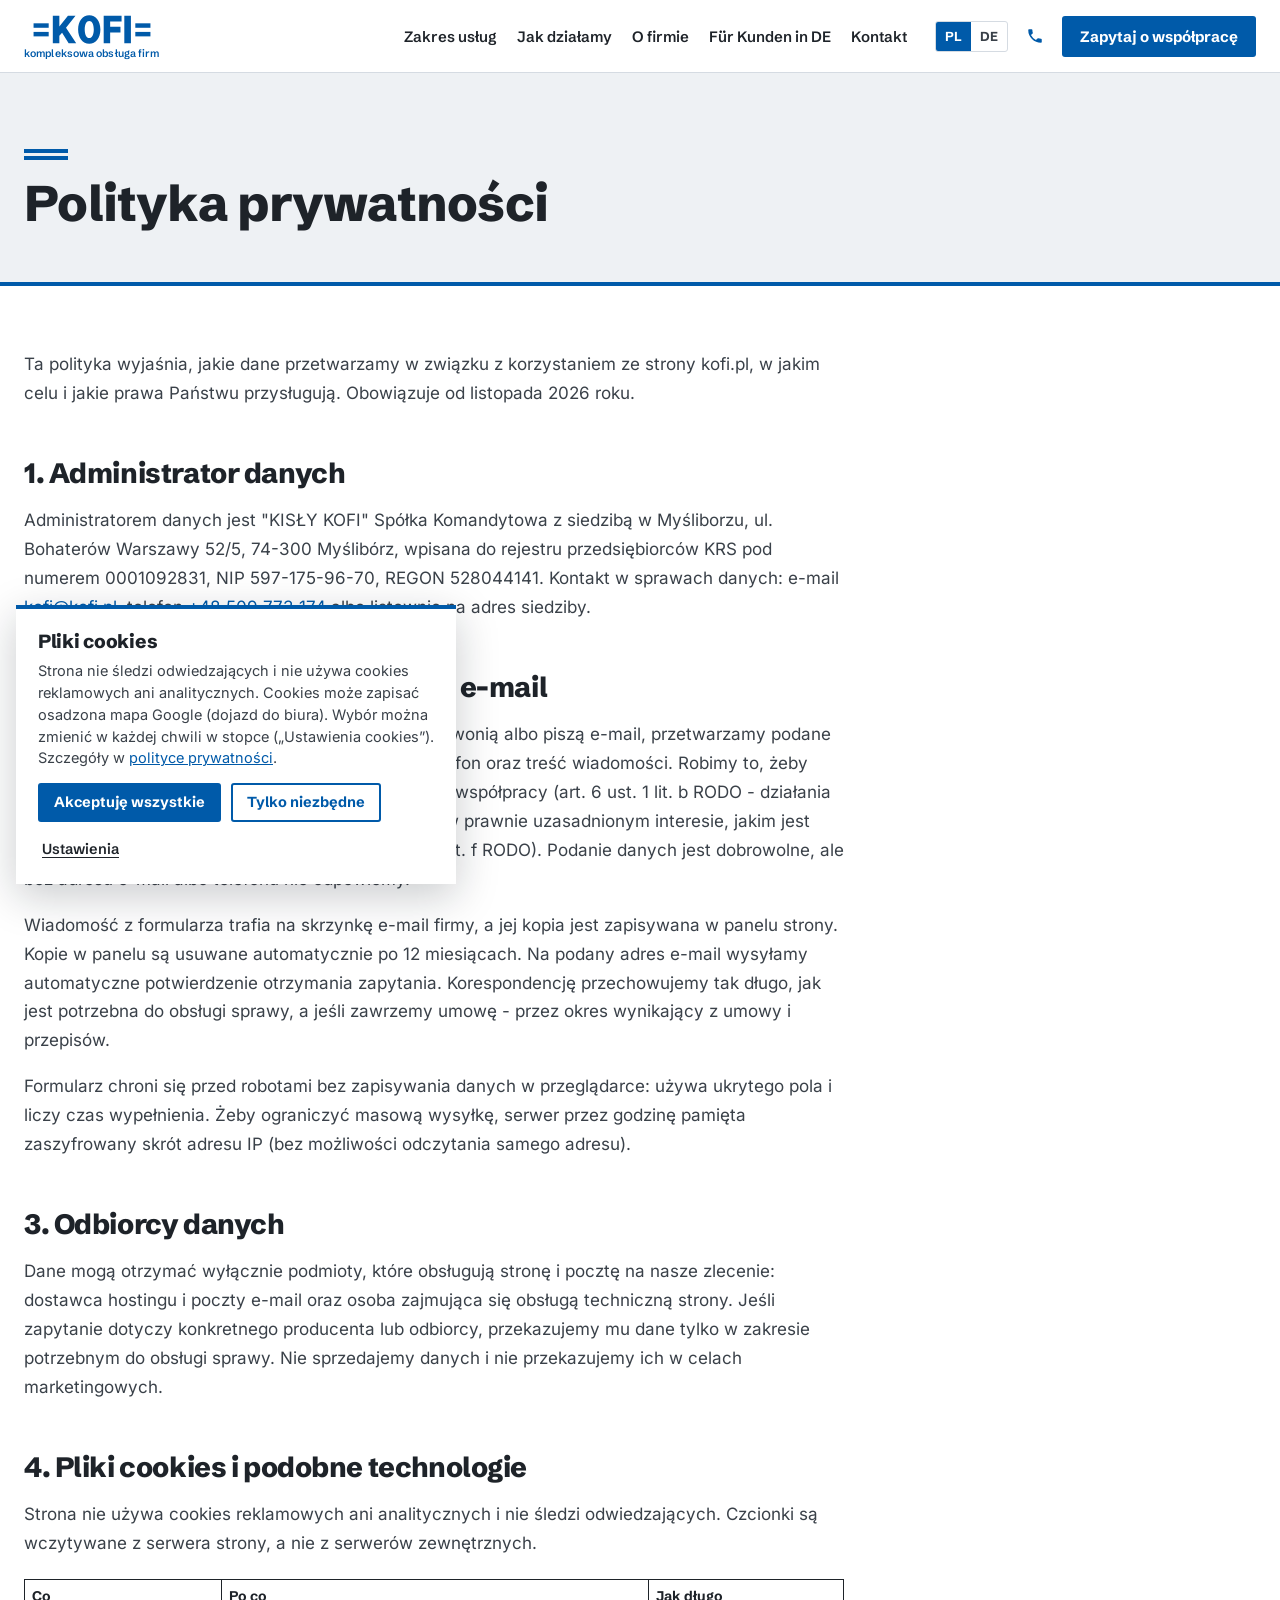
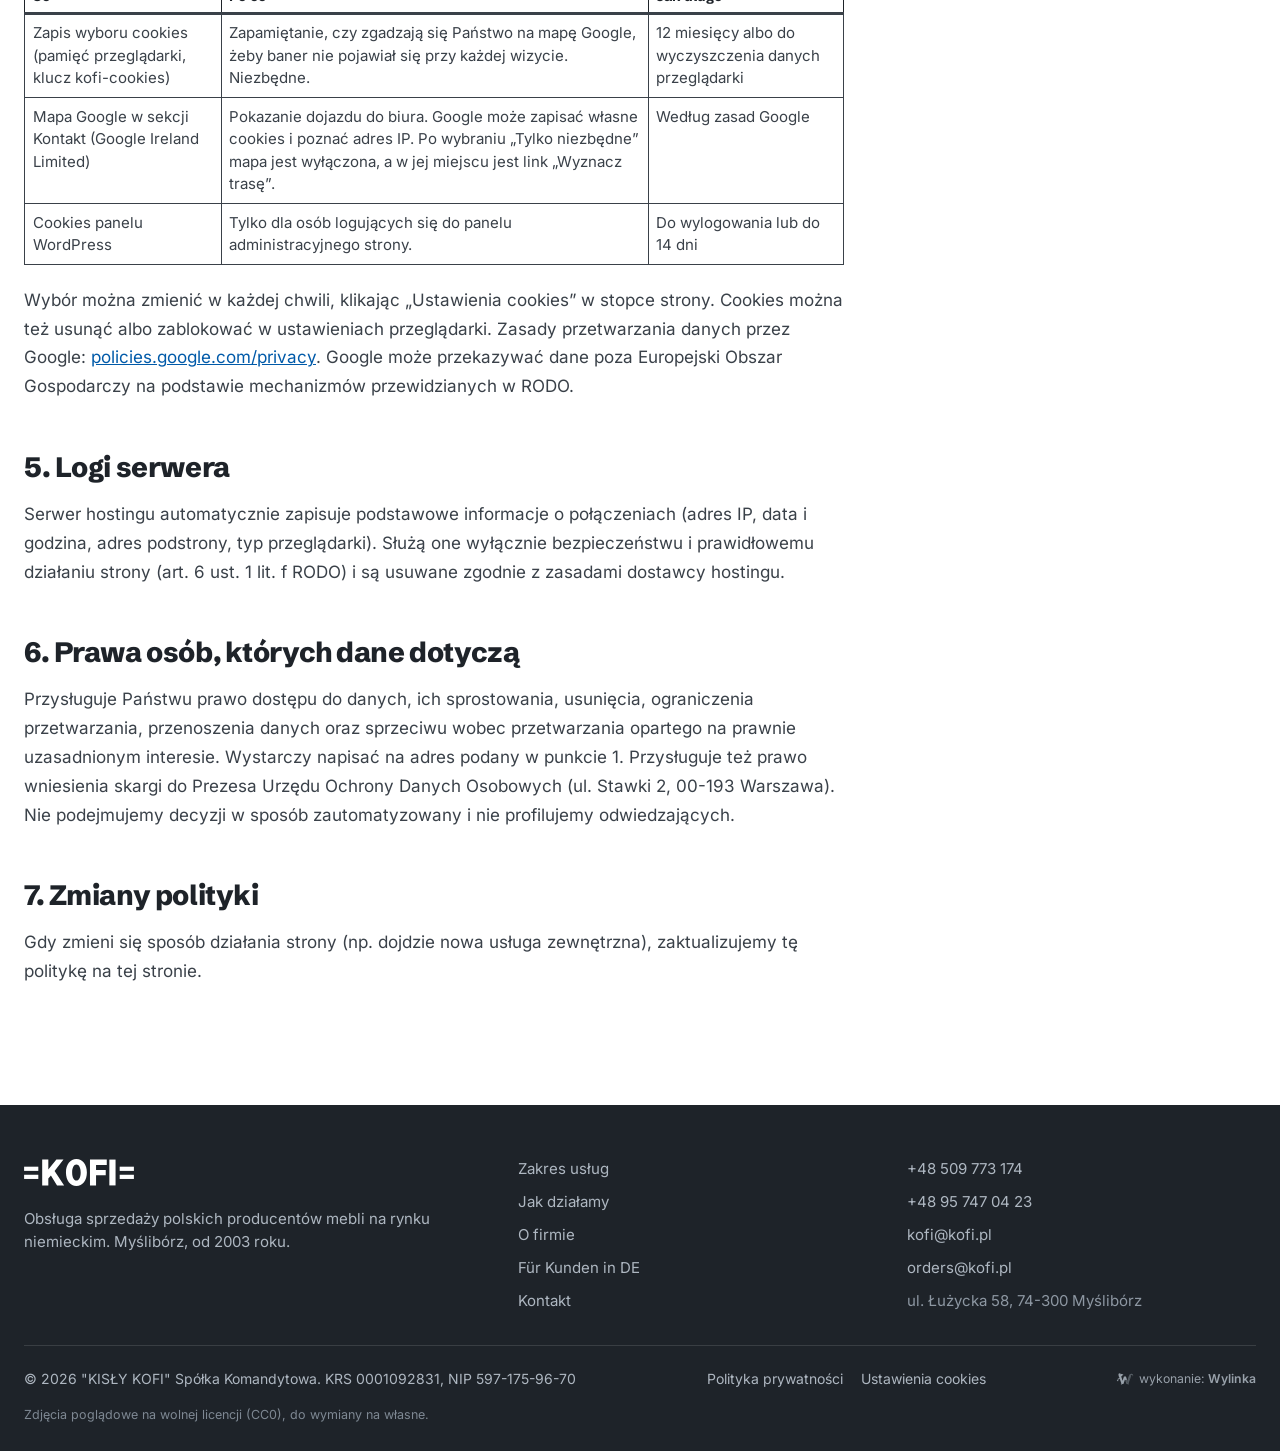
==== commit 5d39432c: "Szybkosc strony: style w head, male pliki fontow z preloadem, mniejsze zdjecia pierwszego ekranu, ba" ====
--- a/polityka-prywatnosci/index.html
+++ b/polityka-prywatnosci/index.html
@@ -5,12 +5,409 @@
 <meta charset="UTF-8">
 <meta name="viewport" content="width=device-width,initial-scale=1,viewport-fit=cover">
 <title>Polityka prywatności | KOFI Myślibórz</title>
-<link rel="preload" href="https://disaster26.github.io/kofi-strona/wp-content/themes/kofi/assets/fonts/schibsted-latin.woff2" as="font" type="font/woff2" crossorigin>
-<link rel="preload" href="https://disaster26.github.io/kofi-strona/wp-content/themes/kofi/assets/fonts/inter-latin.woff2" as="font" type="font/woff2" crossorigin>
+<link rel="preload" href="https://disaster26.github.io/kofi-strona/wp-content/themes/kofi/assets/fonts/schibsted-rdzen.woff2" as="font" type="font/woff2" crossorigin>
+<link rel="preload" href="https://disaster26.github.io/kofi-strona/wp-content/themes/kofi/assets/fonts/schibsted-pl.woff2" as="font" type="font/woff2" crossorigin>
+<link rel="preload" href="https://disaster26.github.io/kofi-strona/wp-content/themes/kofi/assets/fonts/inter-rdzen.woff2" as="font" type="font/woff2" crossorigin>
+<link rel="preload" href="https://disaster26.github.io/kofi-strona/wp-content/themes/kofi/assets/fonts/inter-pl.woff2" as="font" type="font/woff2" crossorigin>
 <meta name="theme-color" content="#ffffff">
 <link rel="icon" href="https://disaster26.github.io/kofi-strona/wp-content/themes/kofi/assets/img/favicon.svg" type="image/svg+xml">
 <link rel="icon" href="https://disaster26.github.io/kofi-strona/wp-content/themes/kofi/assets/img/favicon.png" sizes="192x192">
 <link rel="apple-touch-icon" href="https://disaster26.github.io/kofi-strona/wp-content/themes/kofi/assets/img/favicon.png">
+<style id="kofi-css">/* KOFI - motyw: niebieski z logo #005AA9, znak równości "=" z logo jako motyw (punktory, przyciski, separatory, schemat) */
+/* 1.1: fonty w małych plikach rdzenia (ASCII + polskie znaki), pełne pliki tylko dla rzadkich znaków (rozłączne unicode-range) */
+@font-face{font-family:"Schibsted Grotesk";font-style:normal;font-weight:600 900;font-display:swap;src:url(https://disaster26.github.io/kofi-strona/wp-content/themes/kofi/assets/fonts/schibsted-latin-ext.woff2) format("woff2");unicode-range:U+0100-0101,U+0103,U+0108-0117,U+011A-0130,U+0132-0140,U+0145-0151,U+0154-0159,U+015C-0178,U+017D-017E,U+018F,U+0192,U+019D,U+01CD-01CE,U+01E6-01E7,U+01EA-01EB,U+01FA-01FF,U+0218-021B,U+0232-0233,U+0237,U+0259,U+0272,U+02C7,U+02DD,U+1E80-1E85,U+1E9E,U+1EF2-1EF3,U+1EF8-1EF9,U+2020,U+20A9,U+20B9-20BA,U+20BD,U+20BF,U+2113}
+@font-face{font-family:"Schibsted Grotesk";font-style:normal;font-weight:600 900;font-display:swap;src:url(https://disaster26.github.io/kofi-strona/wp-content/themes/kofi/assets/fonts/schibsted-latin.woff2) format("woff2");unicode-range:U+000D,U+00A1-00A8,U+00AA,U+00AC,U+00AE-00AF,U+00B1-00B6,U+00B8-00BA,U+00BC-00C3,U+00C5-00D2,U+00D4-00D5,U+00D8-00DB,U+00DD-00DE,U+00E0-00E3,U+00E5-00F2,U+00F4-00F5,U+00F7-00FB,U+00FD-00FF,U+0102,U+0131,U+0152-0153,U+02BB-02BC,U+02C6,U+02DA,U+02DC,U+0300-0301,U+0303-0304,U+0308,U+0323,U+201A,U+2032-2033,U+2044,U+2122,U+2191,U+2193,U+2212,U+2215}
+@font-face{font-family:"Schibsted Grotesk";font-style:normal;font-weight:600 900;font-display:swap;src:url(https://disaster26.github.io/kofi-strona/wp-content/themes/kofi/assets/fonts/schibsted-rdzen.woff2) format("woff2");unicode-range:U+0020-007E,U+00A0,U+00A9,U+00AB,U+00B0,U+00B7,U+00BB,U+00C4,U+00D3,U+00D6-00D7,U+00DC,U+00DF,U+00E4,U+00F3,U+00F6,U+00FC,U+2013-2014,U+2018-2019,U+201C-201E,U+2022,U+2026,U+2039-203A,U+20AC}
+@font-face{font-family:"Schibsted Grotesk";font-style:normal;font-weight:600 900;font-display:swap;src:url(https://disaster26.github.io/kofi-strona/wp-content/themes/kofi/assets/fonts/schibsted-pl.woff2) format("woff2");unicode-range:U+0104-0107,U+0118-0119,U+0141-0144,U+015A-015B,U+0179-017C}
+@font-face{font-family:"Inter";font-style:normal;font-weight:400 600;font-display:swap;src:url(https://disaster26.github.io/kofi-strona/wp-content/themes/kofi/assets/fonts/inter-latin-ext.woff2) format("woff2");unicode-range:U+0100-0103,U+0108-0117,U+011A-0130,U+0132-0140,U+0145-0148,U+014A-0151,U+0154-0159,U+015C-0178,U+017D-01C3,U+01C5-0254,U+0256-027B,U+027E-0284,U+0286-0290,U+0292-02A4,U+02A6-02BA,U+02BD-02C5,U+02C7-02CC,U+02CE-02D7,U+02DD-02FF,U+1D00,U+1D0D,U+1D1B,U+1D43,U+1D47-1D49,U+1D4D,U+1D4F-1D50,U+1D52,U+1D56-1D58,U+1D5B,U+1D62-1D65,U+1D9C,U+1DA0,U+1DBB,U+1DBF,U+1E00-1E9B,U+1E9D-1E9F,U+1EF2-1EFF,U+2020,U+20A0-20AB,U+20AD-20AF,U+20B1-20B5,U+20B8-20BA,U+20BC-20BF,U+2113,U+2C7C,U+2C7F,U+A7FF}
+@font-face{font-family:"Inter";font-style:normal;font-weight:400 600;font-display:swap;src:url(https://disaster26.github.io/kofi-strona/wp-content/themes/kofi/assets/fonts/inter-latin.woff2) format("woff2");unicode-range:U+00A1-00A8,U+00AA,U+00AC,U+00AE-00AF,U+00B1-00B6,U+00B8-00BA,U+00BC-00C3,U+00C5-00D2,U+00D4-00D5,U+00D8-00DB,U+00DD-00DE,U+00E0-00E3,U+00E5-00F2,U+00F4-00F5,U+00F7-00FB,U+00FD-00FF,U+0131,U+0152-0153,U+02BB-02BC,U+02C6,U+02DA,U+02DC,U+0300-0301,U+0303-0304,U+0308-0309,U+0323,U+2002,U+2009,U+200B,U+201A,U+2032-2033,U+2044,U+2122,U+2191,U+2193,U+2212,U+FEFF}
+@font-face{font-family:"Inter";font-style:normal;font-weight:400 600;font-display:swap;src:url(https://disaster26.github.io/kofi-strona/wp-content/themes/kofi/assets/fonts/inter-rdzen.woff2) format("woff2");unicode-range:U+0020-007E,U+00A0,U+00A9,U+00AB,U+00B0,U+00B7,U+00BB,U+00C4,U+00D3,U+00D6-00D7,U+00DC,U+00DF,U+00E4,U+00F3,U+00F6,U+00FC,U+2013-2014,U+2018-2019,U+201C-201E,U+2022,U+2026,U+2039-203A,U+20AC}
+@font-face{font-family:"Inter";font-style:normal;font-weight:400 600;font-display:swap;src:url(https://disaster26.github.io/kofi-strona/wp-content/themes/kofi/assets/fonts/inter-pl.woff2) format("woff2");unicode-range:U+0104-0107,U+0118-0119,U+0141-0144,U+015A-015B,U+0179-017C}
+:root{
+  --nieb:#005AA9;
+  --nieb-c:#003D73;
+  --nieb-j:#DCE8F4;
+  --graf:#1E2329;
+  --tekst:#3A4149;
+  --szary:#EEF1F4;
+  --linia:#D5DBE2;
+  --bialy:#fff;
+  --nag:72px;
+  --wrap:min(1240px,100% - 48px);
+  --h:"Schibsted Grotesk",system-ui,-apple-system,"Segoe UI",Arial,sans-serif;
+  --b:"Inter",system-ui,-apple-system,"Segoe UI",Arial,sans-serif;
+}
+*,*::before,*::after{box-sizing:border-box}
+html{overflow-x:clip;scroll-behavior:smooth;scroll-padding-top:var(--nag);-webkit-text-size-adjust:100%}
+body{margin:0;font:400 16px/1.6 var(--b);color:var(--tekst);background:var(--bialy);overflow-x:hidden}
+img{max-width:100%;display:block}
+a{color:inherit}
+h1,h2,h3{font-family:var(--h);color:var(--graf);margin:0;letter-spacing:-.015em;line-height:1.12}
+h2{font-size:clamp(28px,3.4vw,44px);font-weight:800}
+h3{font-size:20px;font-weight:700}
+p{margin:0 0 1em}
+.wrap{width:var(--wrap);margin-inline:auto}
+.pomin{position:absolute;left:-9999px;top:8px;background:var(--nieb);color:#fff;padding:8px 14px;z-index:100}
+.pomin:focus{left:8px}
+:focus-visible{outline:3px solid var(--nieb);outline-offset:2px}
+
+/* przyciski - zakończone znakiem równości z logo */
+.btn{display:inline-flex;align-items:center;gap:12px;background:var(--nieb);color:#fff;text-decoration:none;font:700 16px/1 var(--h);padding:16px 22px;border:0;border-radius:3px;cursor:pointer;transition:background .2s}
+.btn:hover{background:var(--nieb-c)}
+.btn-rown{width:20px;height:12px;fill:currentColor;flex:none;transition:transform .2s}
+.btn:hover .btn-rown{transform:translateX(4px)}
+.btn-jasny{background:#fff;color:var(--nieb-c)}
+.btn-jasny:hover{background:var(--szary)}
+
+/* nagłówek */
+.nag{position:sticky;top:0;z-index:50;background:#fff;box-shadow:0 1px 0 var(--linia)}
+.nag-in{width:min(1440px,100% - 48px);margin-inline:auto;height:var(--nag);display:flex;align-items:center;gap:28px}
+.marka{display:flex;flex-direction:column;align-items:center;gap:3px;text-decoration:none;color:var(--nieb);flex:none}
+.marka-znak{width:118px;height:33px;fill:currentColor}
+.marka-pod{font:600 10.5px/1 var(--h);letter-spacing:.01em;color:var(--nieb)}
+.menu{display:flex;gap:26px;margin-left:auto}
+.menu>a{text-decoration:none;font:600 15px/1 var(--h);color:var(--graf);padding:8px 0;position:relative;white-space:nowrap}
+.menu>a::after{content:"";position:absolute;left:0;right:0;bottom:-2px;height:7px;border-top:2px solid var(--nieb);border-bottom:2px solid var(--nieb);transform:scaleX(0);transform-origin:left;transition:transform .2s}
+.menu>a:hover::after,.menu>a.akt::after{transform:scaleX(1)}
+.menu>a.akt{color:var(--nieb)}
+.menu-kontakt{display:none}
+.nag-akcje{display:flex;align-items:center;gap:18px}
+.jezyk{display:flex;border:1px solid var(--linia);border-radius:3px;overflow:hidden}
+.jezyk a{font:700 13px/1 var(--h);text-decoration:none;padding:8px 9px;color:var(--tekst)}
+.jezyk a.jez-akt{background:var(--nieb);color:#fff}
+.nag-tel{display:flex;align-items:center;gap:7px;text-decoration:none;font:700 15px/1 var(--h);color:var(--graf);white-space:nowrap}
+.nag-tel svg{width:18px;height:18px;fill:var(--nieb)}
+.btn-nag{padding:13px 18px;font-size:15px;white-space:nowrap}
+.burger{display:none;width:44px;height:44px;border:0;background:none;cursor:pointer;position:relative;padding:0}
+.burger span{position:absolute;left:10px;right:10px;height:3px;background:var(--nieb);transition:transform .25s,top .25s}
+.burger span:first-child{top:16px}.burger span:last-child{top:25px}
+.burger[aria-expanded="true"] span:first-child{top:20px;transform:rotate(45deg)}
+.burger[aria-expanded="true"] span:last-child{top:20px;transform:rotate(-45deg)}
+
+/* pierwszy ekran */
+.hero{position:relative;min-height:calc(100svh - var(--nag));display:flex;align-items:center;overflow:hidden;background:#f3f3f2}
+.hero-foto{position:absolute;inset:0}
+.hero-foto picture,.hero-foto img{width:100%;height:100%}
+.hero-foto img{object-fit:cover;object-position:30% 60%}
+.hero-in{position:relative;margin-left:57vw;width:auto;max-width:660px;margin-right:4vw;padding:48px 0 120px}
+.hero-gdzie{font:600 15px/1.4 var(--h);color:var(--nieb);margin-bottom:18px}
+.hero h1{font-size:clamp(34px,3.2vw,58px);font-weight:800;line-height:1.06;letter-spacing:-.025em}
+.hero-lead{font-size:clamp(17px,1.25vw,20px);line-height:1.55;margin:22px 0 30px;max-width:34em;color:#2E353D}
+.hero-lead-m{display:none}
+.hero-akcje{display:flex;flex-wrap:wrap;align-items:center;gap:14px 26px}
+/* most: producent = KOFI = odbiorca */
+.most{position:absolute;left:0;right:0;bottom:44px;display:flex;align-items:center;gap:14px;font:600 14px/1.2 var(--h);color:var(--graf)}
+.most span{white-space:nowrap}
+.most em{font-style:normal}.most em.k{display:none}
+.most i{flex:1;height:10px;border-top:3px solid var(--nieb);border-bottom:3px solid var(--nieb);min-width:24px}
+.most b{font:900 18px/1 var(--h);color:var(--nieb);letter-spacing:.02em}
+
+/* sekcje */
+.sek{padding:clamp(64px,8vw,120px) 0}
+.sek-glowa{display:grid;grid-template-columns:minmax(0,1fr) minmax(0,1.1fr);gap:24px 64px;align-items:end;margin-bottom:44px}
+.sek-glowa p{margin:0;font-size:18px;max-width:36em}
+.sek-glowa h2,.kontakt-dane h2{position:relative;padding-top:26px}
+.sek-glowa h2::before,.kontakt-dane h2::before{content:"";position:absolute;top:0;left:0;width:44px;height:11px;border-top:4px solid var(--nieb);border-bottom:4px solid var(--nieb)}
+
+/* lista z punktorem "=" */
+.lista{list-style:none;padding:0;margin:0}
+.lista li{position:relative;padding-left:26px;margin:0 0 10px;line-height:1.5}
+.lista li::before{content:"";position:absolute;left:0;top:.5em;width:14px;height:8px;border-top:2.5px solid var(--nieb);border-bottom:2.5px solid var(--nieb)}
+
+/* usługi - tor kart */
+.uslugi{background:var(--szary)}
+.tor-ram{position:relative}
+.tor{display:grid;grid-auto-flow:column;grid-auto-columns:minmax(300px,calc((min(1240px,100vw - 48px) - 3*22px)/3.15));gap:22px;overflow-x:auto;scroll-snap-type:x mandatory;padding:4px max(24px,calc((100vw - 1240px)/2)) 8px;scroll-padding-inline:max(24px,calc((100vw - 1240px)/2));scrollbar-width:none;cursor:grab}
+.tor::-webkit-scrollbar{display:none}
+.tor.ciag{cursor:grabbing;scroll-snap-type:none;user-select:none}
+.karta{scroll-snap-align:start;background:#fff;display:flex;flex-direction:column;border-top:0;position:relative}
+.karta::before{content:"";position:absolute;z-index:2;left:0;right:0;top:0;height:10px;border-top:4px solid var(--nieb);border-bottom:2px solid var(--nieb);pointer-events:none}
+.karta-tr{padding:24px 24px 18px}
+.karta h3{margin-bottom:16px}
+.kar{position:relative;aspect-ratio:3/2;background:#dfe3e8;overflow:hidden}
+.kar-tor{display:flex;height:100%;overflow-x:auto;scroll-snap-type:x mandatory;scrollbar-width:none}
+.kar-tor::-webkit-scrollbar{display:none}
+.kar-tor img{flex:0 0 100%;width:100%;height:100%;object-fit:cover;scroll-snap-align:start;user-select:none;-webkit-user-drag:none}
+.kar-tor.ciag{scroll-snap-type:none}
+.kar-l,.kar-p{position:absolute;top:50%;transform:translateY(-50%);width:40px;height:40px;border-radius:50%;border:0;background:rgba(255,255,255,.92);color:var(--graf);font:400 26px/1 var(--h);cursor:pointer;opacity:0;transition:opacity .2s;display:grid;place-items:center;padding:0 0 3px}
+.kar-l{left:10px}.kar-p{right:10px}
+.kar:hover .kar-l,.kar:hover .kar-p,.kar-l:focus-visible,.kar-p:focus-visible{opacity:1}
+.kar-licz{position:absolute;right:10px;bottom:10px;background:rgba(30,35,41,.78);color:#fff;font:600 12px/1 var(--b);padding:5px 8px;border-radius:2px}
+.tor-str{width:var(--wrap);margin:22px auto 0;display:flex;justify-content:flex-end;gap:10px}
+.tor-b{width:48px;height:48px;border:2px solid var(--nieb);background:#fff;color:var(--nieb);font:400 28px/1 var(--h);cursor:pointer;display:grid;place-items:center;padding:0 0 4px;border-radius:3px}
+.tor-b:hover{background:var(--nieb);color:#fff}
+
+/* schemat */
+.sch{display:grid;grid-template-columns:minmax(0,1fr) minmax(0,1.5fr) minmax(0,1fr);gap:0;align-items:center;background:var(--szary);padding:40px clamp(18px,3vw,48px);border-top:4px solid var(--nieb)}
+.sch-kol{display:flex;flex-direction:column;gap:12px;position:relative;z-index:1}
+.sch-tyt{font:800 14px/1 var(--h);color:var(--nieb);margin:0 0 4px}
+.sch-box{background:#fff;border:1px solid var(--linia);padding:14px 16px;font:600 15px/1.3 var(--h);color:var(--graf)}
+.sch-pl .sch-box{border-left:0;border-right:4px solid var(--nieb)}
+.sch-de .sch-box{border-right:0;border-left:4px solid var(--graf)}
+.sch-srodek{display:flex;flex-direction:column;align-items:stretch;gap:14px;padding:0 0}
+.sch-przed{align-self:center;font:600 13px/1.3 var(--h);color:var(--tekst);background:#fff;border:1px dashed #9AA5B1;padding:7px 12px;text-align:center}
+.sch-kofi{align-self:center;background:#fff;padding:16px 22px;border:2px solid var(--nieb);color:var(--nieb);line-height:0}
+.sch-kofi svg{width:120px;height:34px;fill:currentColor}
+.tr{position:relative;padding:0 6px}
+.tr i{display:block;position:relative;height:10px}
+.tr span{display:block;text-align:center;font:600 13px/1.2 var(--h);margin-top:6px}
+.t-zam i{border-top:3px solid var(--nieb);height:0;margin-top:4px}
+.t-zam i::after{content:"";position:absolute;right:-2px;top:-8px;border:6.5px solid transparent;border-left:10px solid var(--nieb);border-right:0}
+.t-zam span{color:var(--nieb)}
+.t-dok i{border-top:3px dashed var(--graf);height:0;margin-top:4px}
+.t-dok i::after{content:"";position:absolute;left:-2px;top:-8px;border:6.5px solid transparent;border-right:10px solid var(--graf);border-left:0}
+.t-dok span{color:var(--graf)}
+.t-meb i{border-top:3px solid #6E9CCB;border-bottom:3px solid #6E9CCB;height:10px}
+.t-meb i::after{content:"";position:absolute;left:-2px;top:-6px;border:8px solid transparent;border-right:12px solid #6E9CCB;border-left:0}
+.t-meb span{color:#3F6E9E}
+
+/* pas zdjęcia */
+.pas{position:relative;min-height:clamp(420px,40vw,560px);display:flex;align-items:flex-end;overflow:hidden}
+.pas>img{position:absolute;inset:0;width:100%;height:100%;object-fit:cover;object-position:50% 80%}
+.pas::before{content:"";position:absolute;inset:0;background:linear-gradient(180deg,rgba(14,22,32,0) 25%,rgba(14,22,32,.72) 100%);z-index:1}
+.pas-in{position:relative;z-index:2;width:var(--wrap);margin:0 auto;padding:0 0 clamp(36px,5vw,64px);color:#fff}
+.pas-in h2{color:#fff;max-width:18em;font-size:clamp(26px,3vw,40px)}
+.pas-in p{max-width:40em;font-size:17px;margin:16px 0 0;color:#E8EDF2}
+
+/* o firmie - ciemny niebieski z logo */
+.firma{background:var(--nieb-c);color:#D8E4F0}
+.firma h2,.firma h3{color:#fff}
+.firma-siatka{display:grid;grid-template-columns:minmax(0,1fr) minmax(0,1.25fr);gap:56px 72px}
+.firma-tekst h2{margin-bottom:24px;position:relative;padding-top:26px}
+.firma-tekst h2::before{content:"";position:absolute;top:0;left:0;width:44px;height:11px;border-top:4px solid #fff;border-bottom:4px solid #fff}
+.firma-tekst p{font-size:17px}
+.firma-osoba{margin-top:22px;color:#fff}
+.rowne{display:grid;grid-template-columns:minmax(0,1fr) auto minmax(0,1fr);gap:24px;align-items:center;align-self:center}
+.rowne-str{background:rgba(255,255,255,.07);border-top:4px solid #fff;padding:24px 22px 14px;height:100%}
+.rowne-str h3{font-size:18px;margin-bottom:14px}
+.rowne .lista li{color:#E3ECF5}
+.rowne .lista li::before{border-color:#8FB8E3}
+.rowne-znak{width:44px;height:26px;fill:#fff}
+.firma-dalej{grid-column:1/-1;display:flex;align-items:center;justify-content:space-between;gap:20px 40px;border-top:1px solid rgba(255,255,255,.18);padding-top:36px}
+.firma-dalej p{margin:0;font-size:18px;max-width:46em;color:#E3ECF5}
+.firma-dalej b{color:#fff}
+
+/* DE */
+.de{background:#fff;padding-bottom:clamp(40px,5vw,72px)}
+.de-siatka{display:grid;grid-template-columns:minmax(0,1.3fr) minmax(0,1fr);gap:32px 72px;align-items:center;border:1px solid var(--linia);border-left:6px solid var(--nieb);padding:clamp(28px,4vw,52px)}
+.de h2{font-size:clamp(24px,2.6vw,34px);margin-bottom:18px}
+.de p{font-size:17px}
+.de-kontakt p{display:flex;flex-direction:column;gap:2px;margin:0 0 16px}
+.de-kontakt span{font:600 13px/1.2 var(--h);color:#6A737D}
+.de-kontakt a{font:700 20px/1.3 var(--h);color:var(--nieb);text-decoration:none}
+.de-kontakt a:hover{text-decoration:underline}
+
+/* kontakt */
+.kontakt{background:var(--szary);padding-bottom:0}
+.kontakt-siatka{display:grid;grid-template-columns:minmax(0,1fr) minmax(0,1.1fr);gap:48px 72px;padding-bottom:clamp(56px,6vw,88px)}
+.kontakt-dane h2{margin-bottom:18px}
+.kontakt-lead{font-size:18px;max-width:30em}
+address{font-style:normal;margin:26px 0 20px;line-height:1.55}
+address b{display:block;font:700 18px/1.35 var(--h);color:var(--graf);margin-bottom:6px}
+.kontakt-lista{list-style:none;padding:0;margin:0;border-top:1px solid var(--linia)}
+.kontakt-lista li{display:flex;justify-content:space-between;gap:16px;padding:12px 0;border-bottom:1px solid var(--linia);flex-wrap:wrap}
+.kontakt-lista span{color:#6A737D}
+.kontakt-lista a{font:700 17px/1.3 var(--h);color:var(--nieb);text-decoration:none}
+.form{background:#fff;padding:clamp(24px,3vw,40px);border-top:4px solid var(--nieb);align-self:start}
+.form h3{font-size:22px;margin-bottom:20px}
+.pola{display:grid;grid-template-columns:repeat(2,minmax(0,1fr));gap:0 16px}
+.form label{display:block;font:600 14px/1.3 var(--h);color:var(--graf);margin-bottom:16px}
+.form input,.form textarea{display:block;width:100%;margin-top:6px;font:400 16px/1.4 var(--b);padding:12px 13px;border:1px solid #BCC5CF;border-radius:3px;background:#fff;color:var(--graf)}
+.form input:focus,.form textarea:focus{outline:2px solid var(--nieb);outline-offset:0;border-color:var(--nieb)}
+.form textarea{resize:vertical;min-height:110px}
+.form-info{margin:14px 0 0;font-size:15px;color:var(--nieb-c);min-height:1em}
+.mapa{height:380px;border-top:1px solid var(--linia)}
+.mapa iframe{width:100%;height:100%;border:0;display:block;filter:grayscale(.35)}
+
+/* stopka */
+.stopka{background:var(--graf);color:#AEB7C1;font-size:15px;padding:52px 0 26px}
+.stopka a{text-decoration:none}
+.stopka a:hover{color:#fff}
+.stopka-in{display:grid;grid-template-columns:minmax(0,1.3fr) minmax(0,1fr) minmax(0,1fr);gap:28px 40px;padding-bottom:32px;border-bottom:1px solid rgba(255,255,255,.12)}
+.stopka-marka svg{width:110px;height:31px;fill:#fff;margin-bottom:12px}
+.stopka-marka p{margin:0;line-height:1.55}
+.stopka-menu,.stopka-kontakt{display:flex;flex-direction:column;gap:9px}
+.stopka-dol{display:flex;justify-content:space-between;align-items:center;gap:12px 24px;flex-wrap:wrap;padding-top:22px;font-size:14px}
+
+/* pasek dolny na telefonie */
+.mob{display:none}
+
+/* ---------- komputery niższe / węższe ---------- */
+@media (max-width:1280px){
+  .menu{gap:20px}
+  .nag-tel span{display:none}
+}
+@media (max-width:1180px){
+  .jezyk{display:none}
+}
+@media (min-width:861px) and (max-height:820px){
+  .hero h1{font-size:clamp(34px,3.2vw,50px)}
+  .hero-lead{margin:16px 0 26px;font-size:17px}
+  .hero-gdzie{margin-bottom:12px}
+  .hero-in{padding:32px 0 100px}
+  .most{bottom:30px}
+}
+
+/* ---------- tablet i telefon ---------- */
+@media (max-width:1060px){
+  .menu{position:fixed;top:var(--nag);left:0;right:0;bottom:0;background:#fff;flex-direction:column;gap:0;padding:12px 24px 32px;opacity:0;transform:translateY(-10px);transition:opacity .22s,transform .22s,visibility 0s .22s;overflow-y:auto;visibility:hidden;pointer-events:none}
+  .menu.otwarte{opacity:1;transform:none;visibility:visible;pointer-events:auto;transition:opacity .22s,transform .22s}
+  .menu>a{font-size:22px;padding:18px 0;border-bottom:1px solid var(--linia)}
+  .menu>a::after{left:0;right:auto;width:44px;bottom:8px}
+  .menu-kontakt{display:flex;flex-direction:column;gap:14px;margin-top:26px}
+  .menu-kontakt a{display:flex;align-items:center;gap:10px;text-decoration:none;font:700 18px/1 var(--h);color:var(--nieb)}
+  .menu-kontakt svg{width:20px;height:20px;fill:currentColor}
+  .burger{display:block}
+  body.menu-otw{overflow:hidden}
+  .nag-akcje{margin-left:auto;gap:8px}
+  .jezyk{display:flex}
+}
+@media (max-width:860px){
+  :root{--nag:62px;--wrap:calc(100% - 32px)}
+  .nag-in{width:calc(100% - 24px);gap:10px}
+  .marka-znak{width:92px;height:26px}
+  .marka-pod{font-size:9px}
+  .btn-nag{display:none}
+  .nag-tel{width:44px;height:44px;justify-content:center;border-radius:50%;background:var(--szary)}
+  .nag-tel svg{width:20px;height:20px}
+  .jezyk a{padding:7px 8px;font-size:12px}
+
+  .hero{flex-direction:column;align-items:stretch;min-height:calc(100svh - var(--nag));background:#fff}
+  .hero-foto{position:relative;flex:1 1 0;min-height:min(52vw,24svh);max-height:52svh;width:100%;align-self:stretch}
+  .hero-foto picture,.hero-foto img{position:absolute;inset:0}
+  .hero-foto img{object-position:50% 70%}
+  .hero-foto::after{content:"";position:absolute;left:0;right:0;bottom:0;height:22%;background:linear-gradient(180deg,rgba(255,255,255,0),#fff)}
+  .hero-in{flex:0 0 auto;width:var(--wrap);margin:0 auto;padding:6px 0 0}
+  .hero-gdzie{font-size:13px;margin-bottom:8px}
+  .hero h1{font-size:clamp(25px,min(7.4vw,4.4svh),36px);line-height:1.1}
+  .hero-lead{display:none}
+  .hero-lead-m{display:block;font-size:clamp(14.5px,min(4vw,2.35svh),17px);line-height:1.5;margin:10px 0 24px;color:#2E353D}
+  .hero-akcje{gap:10px 18px}
+  .hero-akcje .btn{padding:14px 18px;font-size:15.5px}
+  .most{position:static;margin:clamp(14px,2.6svh,24px) 0 clamp(14px,2.6svh,22px);gap:8px;font-size:12px}
+  .most b{font-size:14px}
+  .most em{display:none}.most em.k{display:inline}
+  .most i{height:8px;border-width:2.5px;min-width:14px}
+
+  .sek-glowa{grid-template-columns:minmax(0,1fr);margin-bottom:28px}
+  .sek-glowa p{font-size:16.5px}
+  .tor{grid-auto-columns:min(84vw,360px);gap:14px;padding:4px 16px 8px;scroll-padding-inline:16px}
+  .kar-l,.kar-p{display:none}
+  .tor-str{display:none}
+
+  .sch{grid-template-columns:minmax(0,1fr) minmax(0,1.15fr) minmax(0,1fr);padding:22px 10px;gap:0 4px}
+  .sch-box{padding:9px 8px;font-size:12.5px}
+  .sch-tyt{font-size:12px}
+  .sch-kol{gap:8px}
+  .sch-srodek{gap:10px}
+  .sch-przed{font-size:11px;padding:5px 6px}
+  .sch-kofi{padding:9px 10px}
+  .sch-kofi svg{width:72px;height:21px}
+  .tr{padding:0 2px}
+  .tr span{font-size:11px}
+
+  .pas{min-height:480px}
+  .pas-in p{font-size:16px}
+  .firma-siatka{grid-template-columns:minmax(0,1fr);gap:36px}
+  .rowne{grid-template-columns:minmax(0,1fr);gap:14px}
+  .rowne-znak{justify-self:center;transform:rotate(90deg)}
+  .firma-dalej{flex-direction:column;align-items:flex-start}
+  .firma-dalej p{font-size:17px}
+  .de-siatka{grid-template-columns:minmax(0,1fr);border-left-width:5px}
+  .kontakt-siatka{grid-template-columns:minmax(0,1fr)}
+  .pola{grid-template-columns:minmax(0,1fr)}
+  .mapa{height:300px}
+
+  .stopka{padding:40px 0 90px}
+  .stopka-in{grid-template-columns:repeat(2,minmax(0,1fr));gap:24px 20px}
+  .stopka-marka{grid-column:1/-1}
+  .stopka-dol{flex-direction:column;align-items:flex-start}
+
+  .mob{display:flex;position:fixed;left:0;right:0;bottom:0;z-index:60;gap:10px;padding:10px 12px calc(10px + env(safe-area-inset-bottom));background:#fff;border-top:1px solid var(--linia);transform:translateY(110%);transition:transform .25s}
+  .mob.widac{transform:none}
+  .mob .btn{flex:1;justify-content:center;padding:14px 12px;font-size:15px}
+  .mob-tel{display:flex;align-items:center;gap:8px;justify-content:center;flex:0 0 auto;padding:0 18px;border:2px solid var(--nieb);border-radius:3px;color:var(--nieb);text-decoration:none;font:700 15px/1 var(--h)}
+  .mob-tel svg{width:18px;height:18px;fill:currentColor}
+}
+@media (max-width:380px){
+  .jezyk{display:none}
+}
+@media (prefers-reduced-motion:reduce){
+  html{scroll-behavior:auto}
+  *{transition:none!important}
+}
+
+/* ---------- elementy strony docelowej (WordPress) ---------- */
+.screen-reader-text{position:absolute!important;width:1px;height:1px;overflow:hidden;clip:rect(0 0 0 0);white-space:nowrap}
+.de-lista{margin-top:8px}
+.de-lista li{font-size:16px}
+.kontakt-rej{margin:20px 0 0;font-size:14px;line-height:1.55;color:#6A737D}
+.pulapka{position:absolute!important;left:-9999px;width:1px;height:1px;overflow:hidden}
+.form .zgoda{display:flex;gap:10px;align-items:flex-start;font:400 14px/1.45 var(--b);color:var(--tekst);margin:2px 0 20px}
+.form .zgoda input{width:20px;height:20px;margin:1px 0 0;flex:none;accent-color:var(--nieb)}
+.form .zgoda a{color:var(--nieb)}
+.form-info.blad{color:#B3261E}
+.form-info.ok{color:#14652F;font-weight:600}
+.form button[disabled]{opacity:.6;cursor:wait}
+.form .pole-blad input,.form .pole-blad textarea{border-color:#B3261E}
+.stopka-kontakt span{color:#8D97A2}
+.stopka-linki{display:flex;gap:18px;flex-wrap:wrap;margin:0}
+.stopka-dol p{margin:0}
+.link-cookies{background:none;border:0;padding:0;font:inherit;color:inherit;cursor:pointer}
+.link-cookies:hover{color:#fff}
+.stopka-przyp{font-size:12.5px;color:#7E8893;margin-top:14px;margin-bottom:0}
+
+/* mapa wyłączona po odmowie cookies */
+.mapa-zast{height:100%;display:flex;flex-direction:column;align-items:center;justify-content:center;gap:10px;text-align:center;padding:24px;background:#E4E9EE}
+.mapa-zast b{font:700 18px/1.3 var(--h);color:var(--graf)}
+.mapa-zast p{margin:0;color:var(--tekst)}
+.mz-akcje{display:flex;gap:16px;align-items:center;flex-wrap:wrap;justify-content:center;margin-top:6px}
+.mz-akcje button{background:none;border:0;font:700 15px/1 var(--h);color:var(--nieb);cursor:pointer;padding:8px 0;border-bottom:2px solid var(--nieb)}
+
+/* baner cookies */
+.cookies{position:fixed;z-index:80;left:16px;bottom:16px;width:min(440px,calc(100% - 32px));background:#fff;color:var(--tekst);padding:22px 22px 18px;border-top:4px solid var(--nieb);box-shadow:0 12px 40px rgba(14,22,32,.22);font-size:14.5px;line-height:1.5}
+.cookies[hidden]{display:none}
+.cookies h2{font-size:19px;margin:0 0 8px}
+.cookies p{margin:0 0 14px}
+.cookies a{color:var(--nieb)}
+.cookies-kat{border:0;padding:0;margin:0 0 14px;display:grid;gap:10px}
+.cookies-kat[hidden]{display:none}
+.cookies-kat label{display:flex;gap:10px;align-items:flex-start}
+.cookies-kat input{width:18px;height:18px;margin:2px 0 0;accent-color:var(--nieb);flex:none}
+.cookies-kat b{display:block;font:700 14.5px/1.3 var(--h);color:var(--graf)}
+.cookies-kat small{display:block;font-size:13px;color:#6A737D}
+.cookies-b{display:flex;flex-wrap:wrap;gap:10px;align-items:center}
+.cookies-b .btn{padding:12px 16px;font-size:14.5px}
+.cookies-b [hidden]{display:none}
+.btn-ob{background:#fff;color:var(--nieb);box-shadow:inset 0 0 0 2px var(--nieb)}
+.btn-ob:hover{background:var(--szary)}
+.btn-tekst{background:none;border:0;font:600 14.5px/1 var(--h);color:var(--graf);cursor:pointer;padding:10px 4px;text-decoration:underline;text-underline-offset:3px}
+
+/* podstrony (polityka prywatności) i 404 */
+.glowa{background:var(--szary);padding:clamp(40px,6vw,80px) 0 clamp(30px,4vw,52px);border-bottom:4px solid var(--nieb)}
+.glowa h1{font-size:clamp(30px,4vw,50px);font-weight:800;position:relative;padding-top:26px}
+.glowa h1::before{content:"";position:absolute;top:0;left:0;width:44px;height:11px;border-top:4px solid var(--nieb);border-bottom:4px solid var(--nieb)}
+.glowa-404{min-height:calc(100svh - var(--nag) - 240px);display:flex;align-items:center;border-bottom:0}
+.glowa-kod{font:700 15px/1 var(--h);color:var(--nieb);margin-bottom:14px}
+.glowa-lead{font-size:18px;max-width:40em;margin:18px 0 0}
+.glowa-lead a{color:var(--nieb);font-weight:600}
+.glowa-404 .btn{margin-top:28px}
+.sek-tresc{padding-top:clamp(36px,5vw,64px)}
+.tresc{max-width:820px;font-size:17px;line-height:1.7}
+.tresc h2{font-size:clamp(22px,2.2vw,28px);margin:1.8em 0 .6em}
+.tresc a{color:var(--nieb)}
+.tresc table{width:100%;border-collapse:collapse;font-size:15px;line-height:1.5;margin:0}
+.tresc figure{margin:1.2em 0;overflow-x:auto}
+.tresc th,.tresc td{text-align:left;vertical-align:top;padding:12px 14px 12px 0;border-bottom:1px solid var(--linia)}
+.tresc th{font:700 14px/1.3 var(--h);color:var(--graf);border-bottom:2px solid var(--nieb)}
+@media (max-width:860px){
+  .cookies{left:0;right:0;bottom:0;width:100%;padding:18px 16px calc(16px + env(safe-area-inset-bottom));font-size:14px}
+  .cookies-b .btn{flex:1 1 auto;justify-content:center}
+  .tresc{font-size:16px}
+  .tresc table{min-width:560px}
+  .stopka-linki{gap:14px}
+}
+</style>
 <meta name="description" content="Ta polityka wyjaśnia, jakie dane przetwarzamy w związku z korzystaniem ze strony kofi.pl, w jakim celu i jakie prawa Państwu przysługują. Obowiązuje od lis...">
 <link rel="canonical" href="https://disaster26.github.io/kofi-strona/polityka-prywatnosci/">
 <meta property="og:type" content="website"><meta property="og:locale" content="pl_PL"><meta property="og:site_name" content="KOFI - Kompleksowa Obsługa Firm"><meta property="og:title" content="Polityka prywatności | KOFI Myślibórz"><meta property="og:description" content="Ta polityka wyjaśnia, jakie dane przetwarzamy w związku z korzystaniem ze strony kofi.pl, w jakim celu i jakie prawa Państwu przysługują. Obowiązuje od lis..."><meta property="og:url" content="https://disaster26.github.io/kofi-strona/polityka-prywatnosci/"><meta property="og:image" content="https://disaster26.github.io/kofi-strona/wp-content/themes/kofi/assets/img/start/hero-2400.webp">
@@ -43,7 +440,6 @@
 /*# sourceURL=global-styles-inline-css */
 </style>
 
-<link rel='stylesheet' id='kofi-css' href='https://disaster26.github.io/kofi-strona/wp-content/themes/kofi/assets/css/site.css?ver=1.0.0-1794582515' media='all' />
 </head>
 <body class="privacy-policy wp-singular page-template-default page page-id-3 wp-theme-kofi">
 <svg width="0" height="0" style="position:absolute" aria-hidden="true">
@@ -75,7 +471,7 @@
             <a href="https://disaster26.github.io/kofi-strona/#kontakt">Kontakt</a>
             <div class="menu-kontakt">
         <a href="tel:+48509773174"><svg aria-hidden="true"><use href="#tel"/></svg>+48 509 773 174</a>
-        <a href="mailto:%6bo%66&#105;%40k%6ff&#105;&#046;%70l"><svg aria-hidden="true"><use href="#mail"/></svg>k&#111;&#102;i&#64;&#107;o&#102;&#105;&#46;p&#108;</a>      </div>
+        <a href="mailto:%6b%6f%66%69%40k%6f%66%69.&#112;&#108;"><svg aria-hidden="true"><use href="#mail"/></svg>&#107;&#111;fi&#64;&#107;&#111;&#102;i.pl</a>      </div>
     </nav>
     <div class="nag-akcje">
       <div class="jezyk" role="group" aria-label="Język"><a href="https://disaster26.github.io/kofi-strona/" class="jez-akt" aria-current="true">PL</a><a href="https://disaster26.github.io/kofi-strona/#de" lang="de" hreflang="de">DE</a></div>
@@ -101,7 +497,7 @@
 
 
 
-<p class="wp-block-paragraph">Administratorem danych jest "KISŁY KOFI" Spółka Komandytowa z siedzibą w Myśliborzu, ul. Bohaterów Warszawy 52/5, 74-300 Myślibórz, wpisana do rejestru przedsiębiorców KRS pod numerem 0001092831, NIP 597-175-96-70, REGON 528044141. Kontakt w sprawach danych: e-mail <a href="mailto:%6b%6f&#102;i&#064;%6b&#111;fi.&#112;%6c">&#107;o&#102;&#105;&#64;&#107;o&#102;i.&#112;l</a>, telefon <a href="tel:+48509773174">+48 509 773 174</a> albo listownie na adres siedziby.</p>
+<p class="wp-block-paragraph">Administratorem danych jest "KISŁY KOFI" Spółka Komandytowa z siedzibą w Myśliborzu, ul. Bohaterów Warszawy 52/5, 74-300 Myślibórz, wpisana do rejestru przedsiębiorców KRS pod numerem 0001092831, NIP 597-175-96-70, REGON 528044141. Kontakt w sprawach danych: e-mail <a href="mailto:k&#111;&#102;i%40&#107;&#111;fi%2ep&#108;">k&#111;&#102;&#105;&#64;k&#111;fi&#46;p&#108;</a>, telefon <a href="tel:+48509773174">+48 509 773 174</a> albo listownie na adres siedziby.</p>
 
 
 
@@ -184,7 +580,7 @@
     </nav>
     <div class="stopka-kontakt">
       <a href="tel:+48509773174">+48 509 773 174</a>
-      <a href="tel:+48957470423">+48 95 747 04 23</a>      <a href="mailto:%6b&#111;%66i%40k%6ffi&#046;pl">kofi&#64;k&#111;f&#105;.&#112;&#108;</a>      <a href="mailto:%6frd&#101;&#114;s%40%6bo%66%69.&#112;%6c">ord&#101;&#114;s&#64;&#107;ofi&#46;&#112;l</a>      <span>ul. Łużycka 58, 74-300 Myślibórz</span>
+      <a href="tel:+48957470423">+48 95 747 04 23</a>      <a href="mailto:&#107;o&#102;%69&#064;&#107;%6ffi.%70%6c">kofi&#64;kofi.p&#108;</a>      <a href="mailto:o%72%64e&#114;s&#064;%6b%6ff%69.pl">o&#114;&#100;er&#115;&#64;&#107;&#111;f&#105;.pl</a>      <span>ul. Łużycka 58, 74-300 Myślibórz</span>
     </div>
   </div>
   <div class="wrap stopka-dol">
@@ -222,6 +618,7 @@
     <button type="button" class="btn btn-ob" data-cookies="zapisz" hidden>Zapisz wybór</button>
   </div>
 </div>
+<script>/* 1.1: baner widoczny od pierwszego malowania (bez czekania na site.js), gdy brak zapisanego wyboru */(function(){var z=null;try{z=JSON.parse(localStorage.getItem('kofi-cookies')||'null')}catch(e){}if(!z||!z.t||Date.now()-z.t>31536e6)document.getElementById('cookies').hidden=false})();</script>
 <script type="speculationrules">
 {"prefetch":[{"source":"document","where":{"and":[{"href_matches":"/*"},{"not":{"href_matches":["/wp-*.php","/wp-admin/*","/wp-content/uploads/*","/wp-content/*","/wp-content/plugins/*","/wp-content/themes/kofi/*","/*\\?(.+)"]}},{"not":{"selector_matches":"a[rel~=\"nofollow\"]"}},{"not":{"selector_matches":".no-prefetch, .no-prefetch a"}}]},"eagerness":"conservative"}]}
 </script>
@@ -229,6 +626,6 @@
 var KOFI = {"ajax":"https://disaster26.github.io/kofi-strona/wp-admin/admin-ajax.php"};
 //# sourceURL=kofi-js-extra
 </script>
-<script data-wp-strategy="defer" defer id="kofi-js" src="https://disaster26.github.io/kofi-strona/wp-content/themes/kofi/assets/js/site.js?ver=1.0.0-1794582558"></script>
+<script data-wp-strategy="defer" defer id="kofi-js" src="https://disaster26.github.io/kofi-strona/wp-content/themes/kofi/assets/js/site.js?ver=1.1.0-1794582558"></script>
 </body>
 </html>
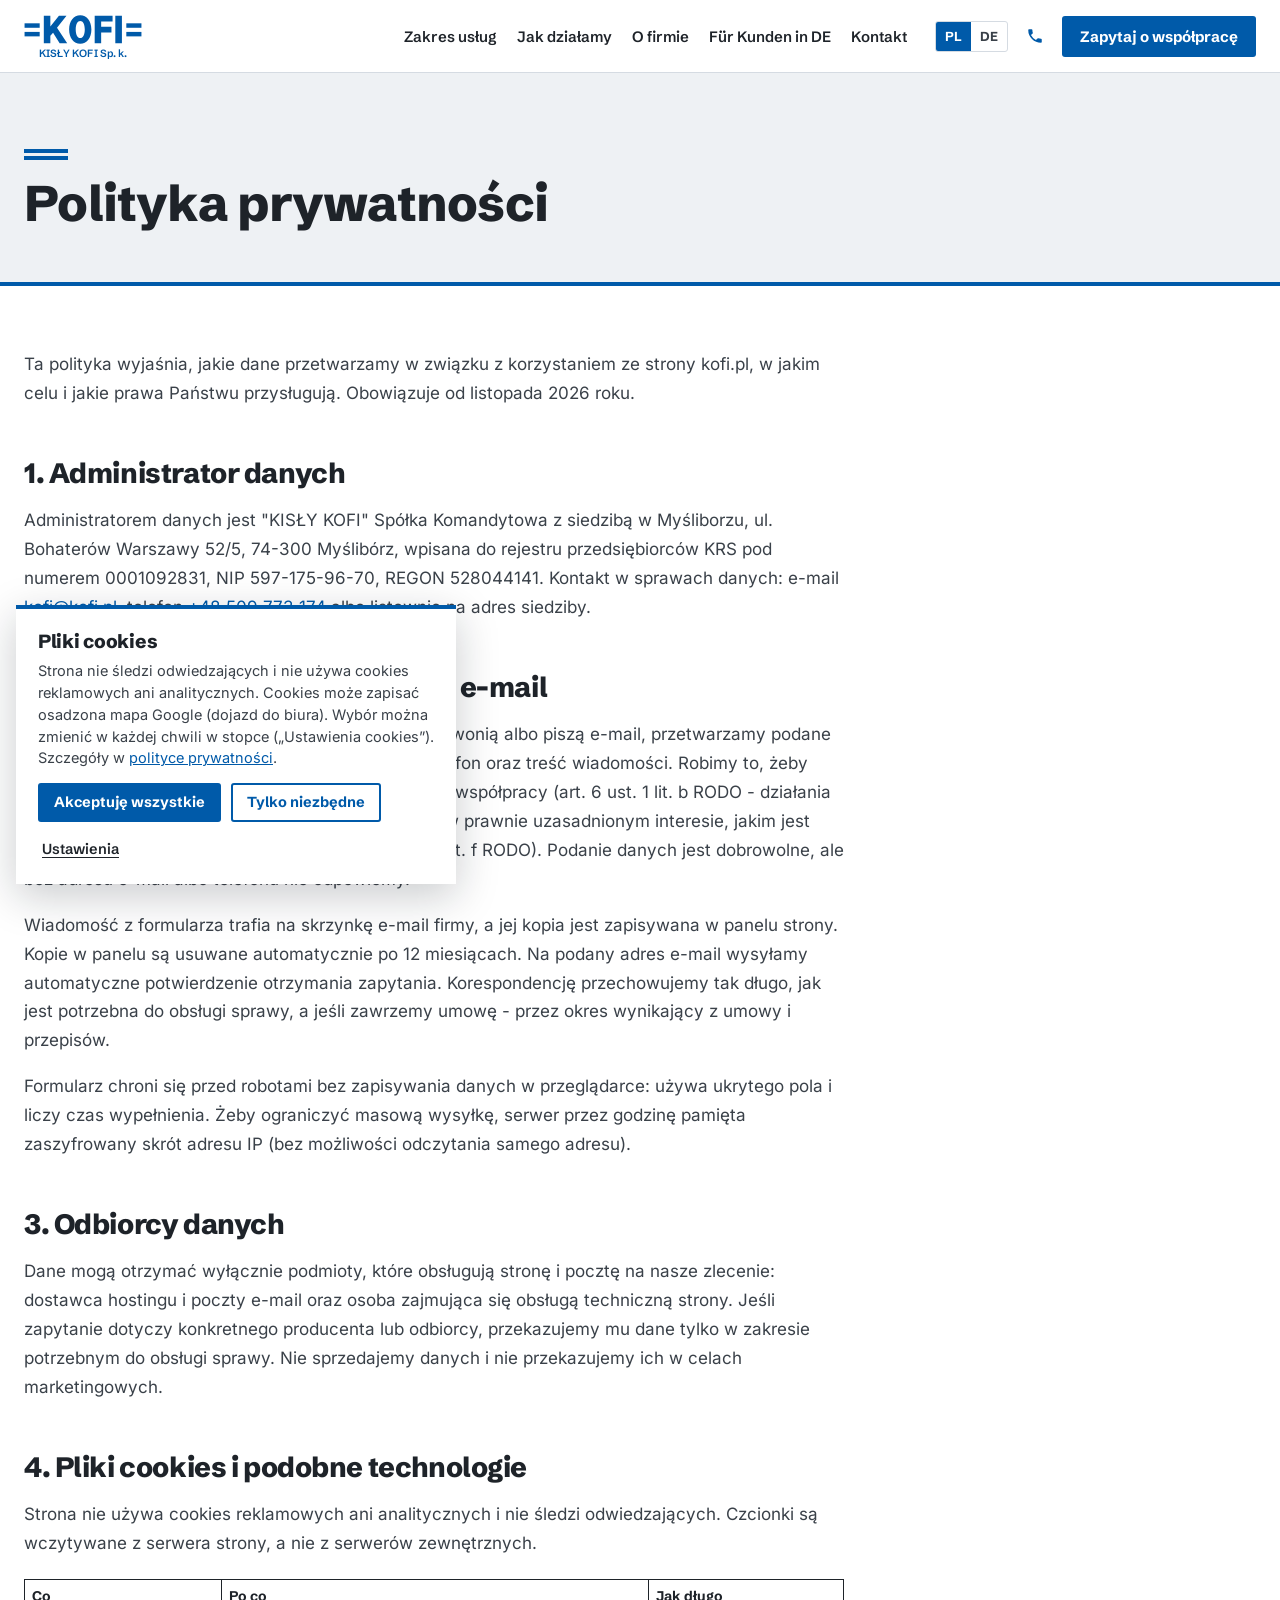
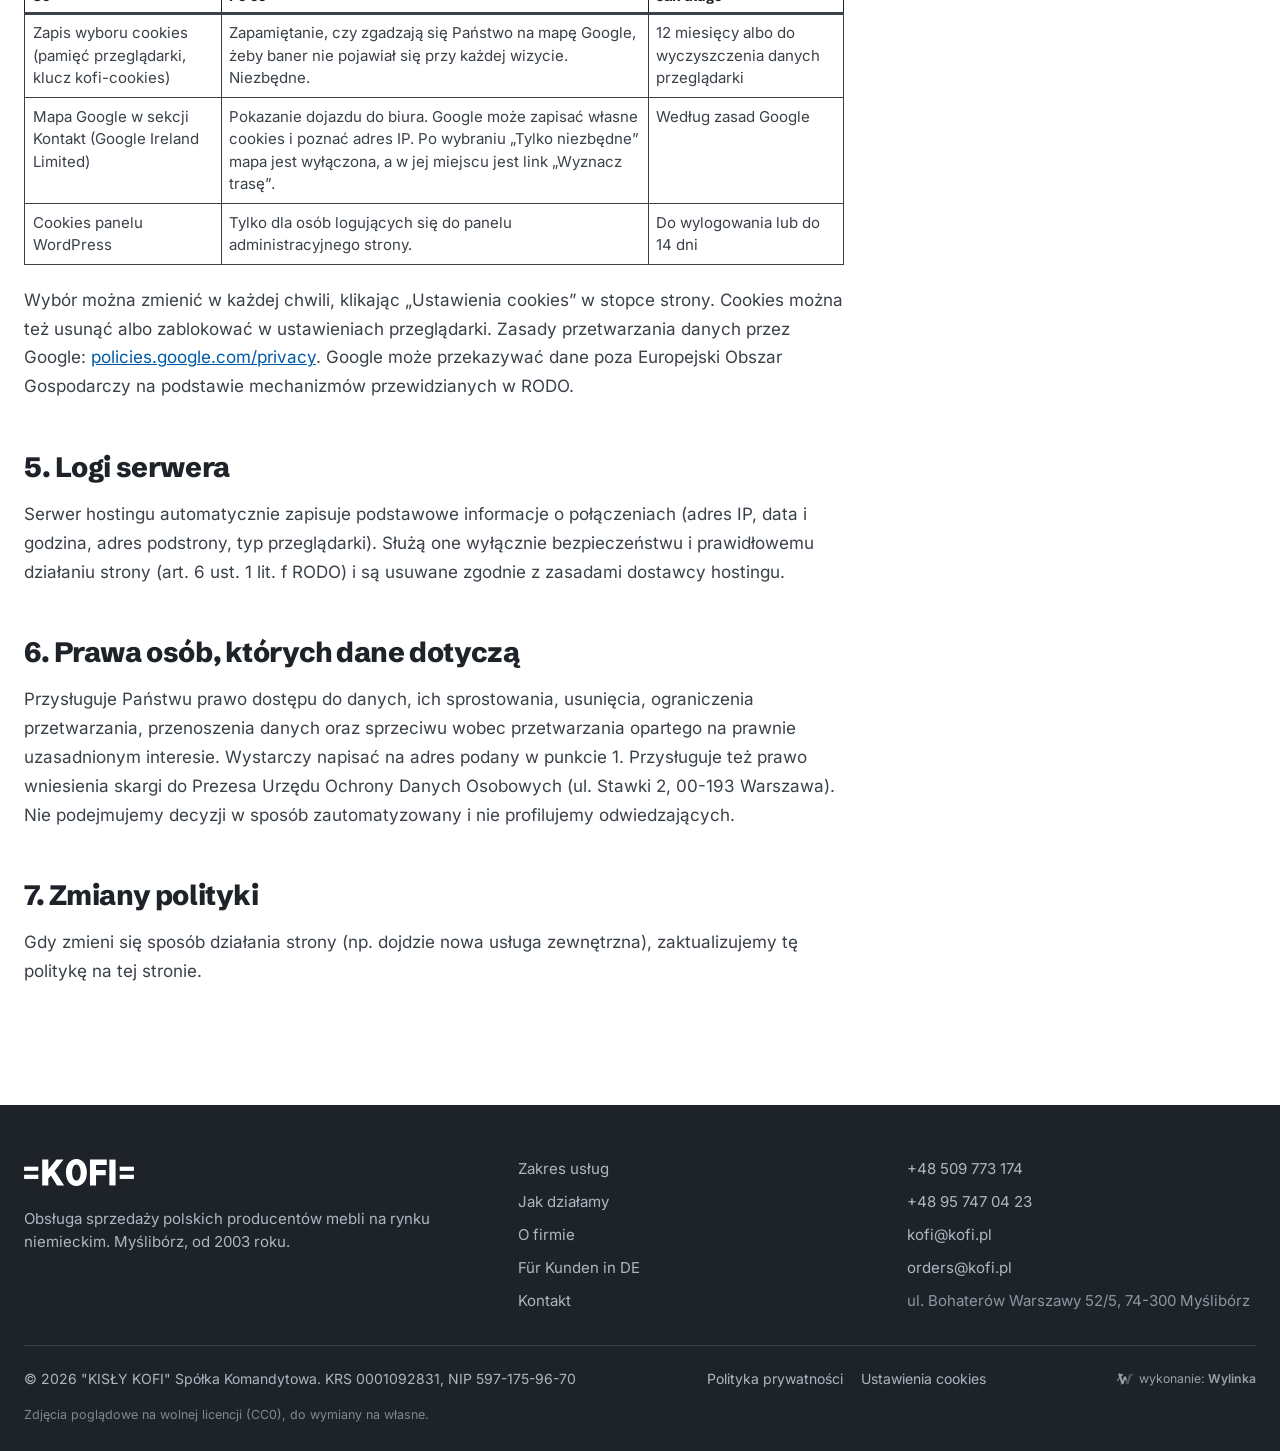
==== commit 32aff278: "Adres biura Bohaterow Warszawy 52/5, dane tylko KISLY KOFI Sp.k. (bez Kompleksowej Obslugi Firm)" ====
--- a/polityka-prywatnosci/index.html
+++ b/polityka-prywatnosci/index.html
@@ -410,7 +410,7 @@
 </style>
 <meta name="description" content="Ta polityka wyjaśnia, jakie dane przetwarzamy w związku z korzystaniem ze strony kofi.pl, w jakim celu i jakie prawa Państwu przysługują. Obowiązuje od lis...">
 <link rel="canonical" href="https://disaster26.github.io/kofi-strona/polityka-prywatnosci/">
-<meta property="og:type" content="website"><meta property="og:locale" content="pl_PL"><meta property="og:site_name" content="KOFI - Kompleksowa Obsługa Firm"><meta property="og:title" content="Polityka prywatności | KOFI Myślibórz"><meta property="og:description" content="Ta polityka wyjaśnia, jakie dane przetwarzamy w związku z korzystaniem ze strony kofi.pl, w jakim celu i jakie prawa Państwu przysługują. Obowiązuje od lis..."><meta property="og:url" content="https://disaster26.github.io/kofi-strona/polityka-prywatnosci/"><meta property="og:image" content="https://disaster26.github.io/kofi-strona/wp-content/themes/kofi/assets/img/start/hero-2400.webp">
+<meta property="og:type" content="website"><meta property="og:locale" content="pl_PL"><meta property="og:site_name" content="KOFI"><meta property="og:title" content="Polityka prywatności | KOFI Myślibórz"><meta property="og:description" content="Ta polityka wyjaśnia, jakie dane przetwarzamy w związku z korzystaniem ze strony kofi.pl, w jakim celu i jakie prawa Państwu przysługują. Obowiązuje od lis..."><meta property="og:url" content="https://disaster26.github.io/kofi-strona/polityka-prywatnosci/"><meta property="og:image" content="https://disaster26.github.io/kofi-strona/wp-content/themes/kofi/assets/img/start/hero-2400.webp">
 <style id="wp-block-library-inline-css">
 :root{--wp-block-synced-color:#7a00df;--wp-block-synced-color--rgb:122,0,223;--wp-bound-block-color:var(--wp-block-synced-color);--wp-editor-canvas-background:#ddd;--wp-admin-theme-color:#007cba;--wp-admin-theme-color--rgb:0,124,186;--wp-admin-theme-color-darker-10:#006ba1;--wp-admin-theme-color-darker-10--rgb:0,107,160.5;--wp-admin-theme-color-darker-20:#005a87;--wp-admin-theme-color-darker-20--rgb:0,90,135;--wp-admin-border-width-focus:2px}@media (min-resolution:192dpi){:root{--wp-admin-border-width-focus:1.5px}}.wp-element-button{cursor:pointer}:root .has-very-light-gray-background-color{background-color:#eee}:root .has-very-dark-gray-background-color{background-color:#313131}:root .has-very-light-gray-color{color:#eee}:root .has-very-dark-gray-color{color:#313131}:root .has-vivid-green-cyan-to-vivid-cyan-blue-gradient-background{background:linear-gradient(135deg,#00d084,#0693e3)}:root .has-purple-crush-gradient-background{background:linear-gradient(135deg,#34e2e4,#4721fb 50%,#ab1dfe)}:root .has-hazy-dawn-gradient-background{background:linear-gradient(135deg,#faaca8,#dad0ec)}:root .has-subdued-olive-gradient-background{background:linear-gradient(135deg,#fafae1,#67a671)}:root .has-atomic-cream-gradient-background{background:linear-gradient(135deg,#fdd79a,#004a59)}:root .has-nightshade-gradient-background{background:linear-gradient(135deg,#330968,#31cdcf)}:root .has-midnight-gradient-background{background:linear-gradient(135deg,#020381,#2874fc)}:root{--wp--preset--font-size--normal:16px;--wp--preset--font-size--huge:42px}.has-regular-font-size{font-size:1em}.has-larger-font-size{font-size:2.625em}.has-normal-font-size{font-size:var(--wp--preset--font-size--normal)}.has-huge-font-size{font-size:var(--wp--preset--font-size--huge)}:root .has-text-align-center{text-align:center}:root .has-text-align-left{text-align:left}:root .has-text-align-right{text-align:right}.has-fit-text{white-space:nowrap!important}#end-resizable-editor-section{display:none}.aligncenter{clear:both}.items-justified-left{justify-content:flex-start}.items-justified-center{justify-content:center}.items-justified-right{justify-content:flex-end}.items-justified-space-between{justify-content:space-between}.screen-reader-text{word-wrap:normal!important;border:0;clip-path:inset(50%);height:1px;margin:-1px;overflow:hidden;padding:0;position:absolute;width:1px;word-break:normal!important}.screen-reader-text:focus{background-color:#ddd;clip-path:none;color:#444;display:block;font-size:1em;height:auto;left:5px;line-height:normal;padding:15px 23px 14px;text-decoration:none;top:5px;width:auto;z-index:100000}html :where(.has-border-color){border-style:solid}html :where([style^=border-color],[style*=";border-color"],[style*="; border-color"]){border-style:solid}html :where([style^=border-top-color],[style*=";border-top-color"],[style*="; border-top-color"]){border-top-style:solid}html :where([style^=border-right-color],[style*=";border-right-color"],[style*="; border-right-color"]){border-right-style:solid}html :where([style^=border-bottom-color],[style*=";border-bottom-color"],[style*="; border-bottom-color"]){border-bottom-style:solid}html :where([style^=border-left-color],[style*=";border-left-color"],[style*="; border-left-color"]){border-left-style:solid}html :where([style^=border-width],[style*=";border-width"],[style*="; border-width"]){border-style:solid}html :where([style^=border-top-width],[style*=";border-top-width"],[style*="; border-top-width"]){border-top-style:solid}html :where([style^=border-right-width],[style*=";border-right-width"],[style*="; border-right-width"]){border-right-style:solid}html :where([style^=border-bottom-width],[style*=";border-bottom-width"],[style*="; border-bottom-width"]){border-bottom-style:solid}html :where([style^=border-left-width],[style*=";border-left-width"],[style*="; border-left-width"]){border-left-style:solid}html :where(img[class*=wp-image-]){height:auto;max-width:100%}:where(figure){margin:0 0 1em}html :where(.is-position-sticky){--wp-admin--admin-bar--position-offset:var(--wp-admin--admin-bar--height,0px)}@media screen and (max-width:600px){html :where(.is-position-sticky){--wp-admin--admin-bar--position-offset:0px}}
 
@@ -460,8 +460,8 @@
 	<a class="pomin" href="#tresc">Przejdź do treści</a>
 <header class="nag" id="nag">
   <div class="nag-in">
-    <a class="marka" href="https://disaster26.github.io/kofi-strona/" aria-label="KOFI, kompleksowa obsługa firm - strona główna">
-      <svg class="marka-znak" aria-hidden="true"><use href="#logo"/></svg>      <span class="marka-pod">kompleksowa obsługa firm</span>
+    <a class="marka" href="https://disaster26.github.io/kofi-strona/" aria-label="KOFI, KISŁY KOFI Sp. k. - strona główna">
+      <svg class="marka-znak" aria-hidden="true"><use href="#logo"/></svg>      <span class="marka-pod">KISŁY KOFI Sp. k.</span>
     </a>
     <nav class="menu" id="menu" aria-label="Menu główne">
             <a href="https://disaster26.github.io/kofi-strona/#uslugi">Zakres usług</a>
@@ -471,7 +471,7 @@
             <a href="https://disaster26.github.io/kofi-strona/#kontakt">Kontakt</a>
             <div class="menu-kontakt">
         <a href="tel:+48509773174"><svg aria-hidden="true"><use href="#tel"/></svg>+48 509 773 174</a>
-        <a href="mailto:%6b%6f%66%69%40k%6f%66%69.&#112;&#108;"><svg aria-hidden="true"><use href="#mail"/></svg>&#107;&#111;fi&#64;&#107;&#111;&#102;i.pl</a>      </div>
+        <a href="mailto:&#107;%6ffi%40%6b%6f&#102;%69.p%6c"><svg aria-hidden="true"><use href="#mail"/></svg>&#107;o&#102;&#105;&#64;&#107;o&#102;&#105;&#46;p&#108;</a>      </div>
     </nav>
     <div class="nag-akcje">
       <div class="jezyk" role="group" aria-label="Język"><a href="https://disaster26.github.io/kofi-strona/" class="jez-akt" aria-current="true">PL</a><a href="https://disaster26.github.io/kofi-strona/#de" lang="de" hreflang="de">DE</a></div>
@@ -497,7 +497,7 @@
 
 
 
-<p class="wp-block-paragraph">Administratorem danych jest "KISŁY KOFI" Spółka Komandytowa z siedzibą w Myśliborzu, ul. Bohaterów Warszawy 52/5, 74-300 Myślibórz, wpisana do rejestru przedsiębiorców KRS pod numerem 0001092831, NIP 597-175-96-70, REGON 528044141. Kontakt w sprawach danych: e-mail <a href="mailto:k&#111;&#102;i%40&#107;&#111;fi%2ep&#108;">k&#111;&#102;&#105;&#64;k&#111;fi&#46;p&#108;</a>, telefon <a href="tel:+48509773174">+48 509 773 174</a> albo listownie na adres siedziby.</p>
+<p class="wp-block-paragraph">Administratorem danych jest "KISŁY KOFI" Spółka Komandytowa z siedzibą w Myśliborzu, ul. Bohaterów Warszawy 52/5, 74-300 Myślibórz, wpisana do rejestru przedsiębiorców KRS pod numerem 0001092831, NIP 597-175-96-70, REGON 528044141. Kontakt w sprawach danych: e-mail <a href="mailto:&#107;%6f&#102;&#105;&#064;%6bof%69&#046;pl">&#107;o&#102;&#105;&#64;k&#111;&#102;i&#46;pl</a>, telefon <a href="tel:+48509773174">+48 509 773 174</a> albo listownie na adres siedziby.</p>
 
 
 
@@ -580,7 +580,7 @@
     </nav>
     <div class="stopka-kontakt">
       <a href="tel:+48509773174">+48 509 773 174</a>
-      <a href="tel:+48957470423">+48 95 747 04 23</a>      <a href="mailto:&#107;o&#102;%69&#064;&#107;%6ffi.%70%6c">kofi&#64;kofi.p&#108;</a>      <a href="mailto:o%72%64e&#114;s&#064;%6b%6ff%69.pl">o&#114;&#100;er&#115;&#64;&#107;&#111;f&#105;.pl</a>      <span>ul. Łużycka 58, 74-300 Myślibórz</span>
+      <a href="tel:+48957470423">+48 95 747 04 23</a>      <a href="mailto:&#107;o&#102;%69&#064;ko%66&#105;%2ep&#108;">&#107;&#111;&#102;&#105;&#64;&#107;&#111;fi&#46;pl</a>      <a href="mailto:ord&#101;rs&#064;%6bofi&#046;%70%6c">order&#115;&#64;k&#111;fi.p&#108;</a>      <span>ul. Bohaterów Warszawy 52/5, 74-300 Myślibórz</span>
     </div>
   </div>
   <div class="wrap stopka-dol">
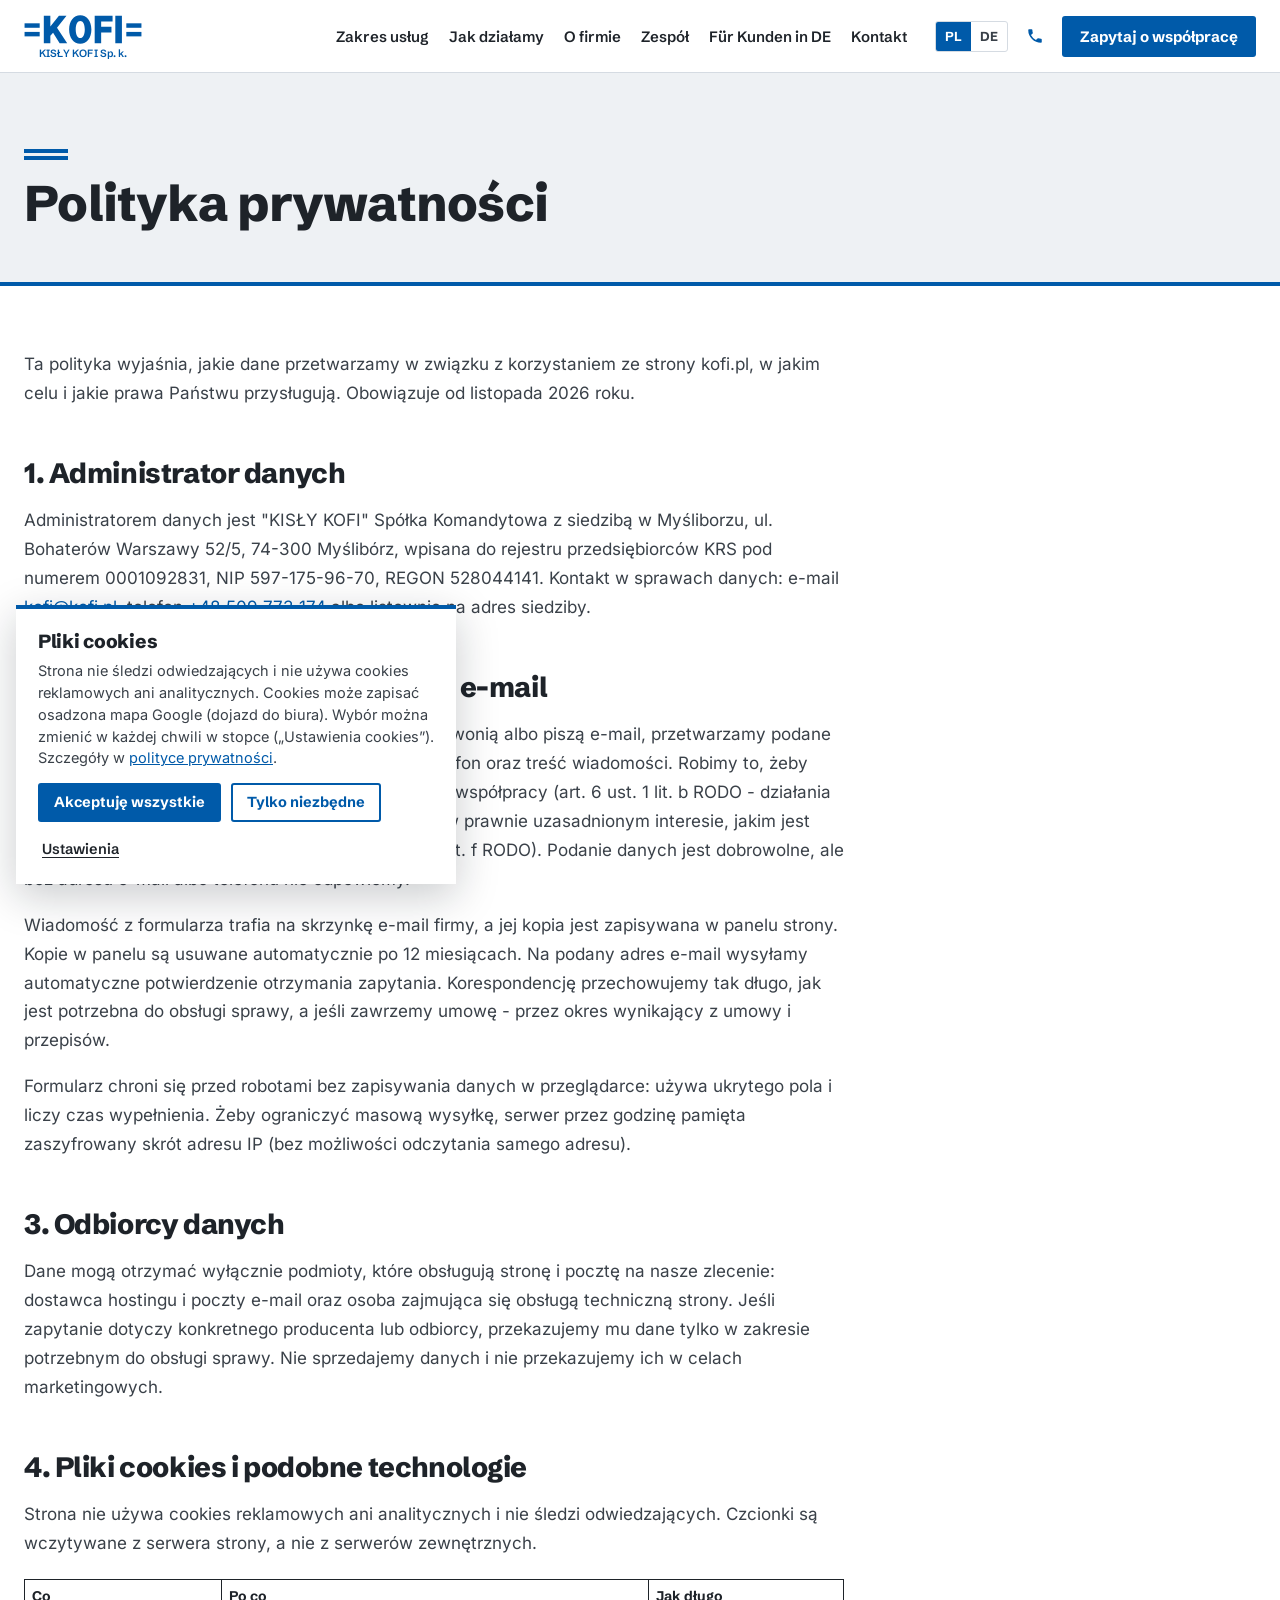
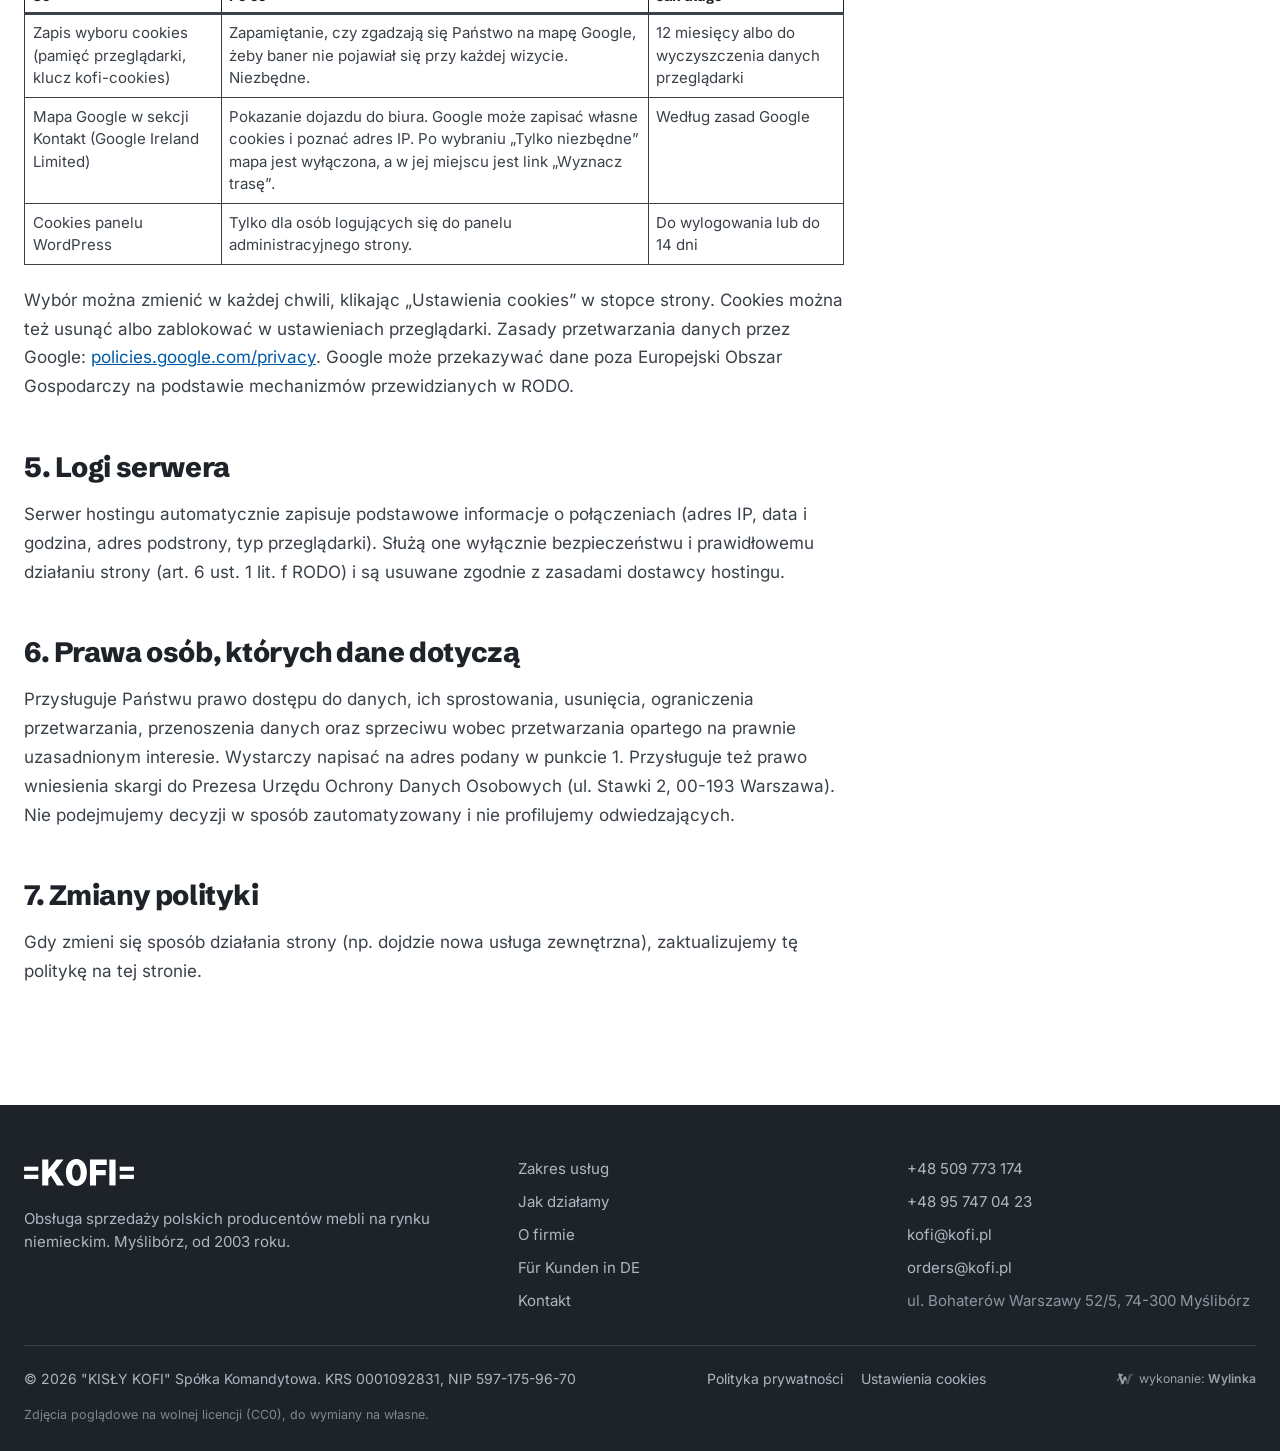
==== commit c65869c3: "Sekcja Nasz zespol: 6 osob ze zdjeciami (WebP, srcset) i e-mailami, pozycja Zespol w menu" ====
--- a/polityka-prywatnosci/index.html
+++ b/polityka-prywatnosci/index.html
@@ -1,631 +1,680 @@
-<!doctype html>
-<html lang="pl-PL">
-<head>
-<meta name="robots" content="noindex,nofollow">
-<meta charset="UTF-8">
-<meta name="viewport" content="width=device-width,initial-scale=1,viewport-fit=cover">
-<title>Polityka prywatności | KOFI Myślibórz</title>
-<link rel="preload" href="https://disaster26.github.io/kofi-strona/wp-content/themes/kofi/assets/fonts/schibsted-rdzen.woff2" as="font" type="font/woff2" crossorigin>
-<link rel="preload" href="https://disaster26.github.io/kofi-strona/wp-content/themes/kofi/assets/fonts/schibsted-pl.woff2" as="font" type="font/woff2" crossorigin>
-<link rel="preload" href="https://disaster26.github.io/kofi-strona/wp-content/themes/kofi/assets/fonts/inter-rdzen.woff2" as="font" type="font/woff2" crossorigin>
-<link rel="preload" href="https://disaster26.github.io/kofi-strona/wp-content/themes/kofi/assets/fonts/inter-pl.woff2" as="font" type="font/woff2" crossorigin>
-<meta name="theme-color" content="#ffffff">
-<link rel="icon" href="https://disaster26.github.io/kofi-strona/wp-content/themes/kofi/assets/img/favicon.svg" type="image/svg+xml">
-<link rel="icon" href="https://disaster26.github.io/kofi-strona/wp-content/themes/kofi/assets/img/favicon.png" sizes="192x192">
-<link rel="apple-touch-icon" href="https://disaster26.github.io/kofi-strona/wp-content/themes/kofi/assets/img/favicon.png">
-<style id="kofi-css">/* KOFI - motyw: niebieski z logo #005AA9, znak równości "=" z logo jako motyw (punktory, przyciski, separatory, schemat) */
-/* 1.1: fonty w małych plikach rdzenia (ASCII + polskie znaki), pełne pliki tylko dla rzadkich znaków (rozłączne unicode-range) */
-@font-face{font-family:"Schibsted Grotesk";font-style:normal;font-weight:600 900;font-display:swap;src:url(https://disaster26.github.io/kofi-strona/wp-content/themes/kofi/assets/fonts/schibsted-latin-ext.woff2) format("woff2");unicode-range:U+0100-0101,U+0103,U+0108-0117,U+011A-0130,U+0132-0140,U+0145-0151,U+0154-0159,U+015C-0178,U+017D-017E,U+018F,U+0192,U+019D,U+01CD-01CE,U+01E6-01E7,U+01EA-01EB,U+01FA-01FF,U+0218-021B,U+0232-0233,U+0237,U+0259,U+0272,U+02C7,U+02DD,U+1E80-1E85,U+1E9E,U+1EF2-1EF3,U+1EF8-1EF9,U+2020,U+20A9,U+20B9-20BA,U+20BD,U+20BF,U+2113}
-@font-face{font-family:"Schibsted Grotesk";font-style:normal;font-weight:600 900;font-display:swap;src:url(https://disaster26.github.io/kofi-strona/wp-content/themes/kofi/assets/fonts/schibsted-latin.woff2) format("woff2");unicode-range:U+000D,U+00A1-00A8,U+00AA,U+00AC,U+00AE-00AF,U+00B1-00B6,U+00B8-00BA,U+00BC-00C3,U+00C5-00D2,U+00D4-00D5,U+00D8-00DB,U+00DD-00DE,U+00E0-00E3,U+00E5-00F2,U+00F4-00F5,U+00F7-00FB,U+00FD-00FF,U+0102,U+0131,U+0152-0153,U+02BB-02BC,U+02C6,U+02DA,U+02DC,U+0300-0301,U+0303-0304,U+0308,U+0323,U+201A,U+2032-2033,U+2044,U+2122,U+2191,U+2193,U+2212,U+2215}
-@font-face{font-family:"Schibsted Grotesk";font-style:normal;font-weight:600 900;font-display:swap;src:url(https://disaster26.github.io/kofi-strona/wp-content/themes/kofi/assets/fonts/schibsted-rdzen.woff2) format("woff2");unicode-range:U+0020-007E,U+00A0,U+00A9,U+00AB,U+00B0,U+00B7,U+00BB,U+00C4,U+00D3,U+00D6-00D7,U+00DC,U+00DF,U+00E4,U+00F3,U+00F6,U+00FC,U+2013-2014,U+2018-2019,U+201C-201E,U+2022,U+2026,U+2039-203A,U+20AC}
-@font-face{font-family:"Schibsted Grotesk";font-style:normal;font-weight:600 900;font-display:swap;src:url(https://disaster26.github.io/kofi-strona/wp-content/themes/kofi/assets/fonts/schibsted-pl.woff2) format("woff2");unicode-range:U+0104-0107,U+0118-0119,U+0141-0144,U+015A-015B,U+0179-017C}
-@font-face{font-family:"Inter";font-style:normal;font-weight:400 600;font-display:swap;src:url(https://disaster26.github.io/kofi-strona/wp-content/themes/kofi/assets/fonts/inter-latin-ext.woff2) format("woff2");unicode-range:U+0100-0103,U+0108-0117,U+011A-0130,U+0132-0140,U+0145-0148,U+014A-0151,U+0154-0159,U+015C-0178,U+017D-01C3,U+01C5-0254,U+0256-027B,U+027E-0284,U+0286-0290,U+0292-02A4,U+02A6-02BA,U+02BD-02C5,U+02C7-02CC,U+02CE-02D7,U+02DD-02FF,U+1D00,U+1D0D,U+1D1B,U+1D43,U+1D47-1D49,U+1D4D,U+1D4F-1D50,U+1D52,U+1D56-1D58,U+1D5B,U+1D62-1D65,U+1D9C,U+1DA0,U+1DBB,U+1DBF,U+1E00-1E9B,U+1E9D-1E9F,U+1EF2-1EFF,U+2020,U+20A0-20AB,U+20AD-20AF,U+20B1-20B5,U+20B8-20BA,U+20BC-20BF,U+2113,U+2C7C,U+2C7F,U+A7FF}
-@font-face{font-family:"Inter";font-style:normal;font-weight:400 600;font-display:swap;src:url(https://disaster26.github.io/kofi-strona/wp-content/themes/kofi/assets/fonts/inter-latin.woff2) format("woff2");unicode-range:U+00A1-00A8,U+00AA,U+00AC,U+00AE-00AF,U+00B1-00B6,U+00B8-00BA,U+00BC-00C3,U+00C5-00D2,U+00D4-00D5,U+00D8-00DB,U+00DD-00DE,U+00E0-00E3,U+00E5-00F2,U+00F4-00F5,U+00F7-00FB,U+00FD-00FF,U+0131,U+0152-0153,U+02BB-02BC,U+02C6,U+02DA,U+02DC,U+0300-0301,U+0303-0304,U+0308-0309,U+0323,U+2002,U+2009,U+200B,U+201A,U+2032-2033,U+2044,U+2122,U+2191,U+2193,U+2212,U+FEFF}
-@font-face{font-family:"Inter";font-style:normal;font-weight:400 600;font-display:swap;src:url(https://disaster26.github.io/kofi-strona/wp-content/themes/kofi/assets/fonts/inter-rdzen.woff2) format("woff2");unicode-range:U+0020-007E,U+00A0,U+00A9,U+00AB,U+00B0,U+00B7,U+00BB,U+00C4,U+00D3,U+00D6-00D7,U+00DC,U+00DF,U+00E4,U+00F3,U+00F6,U+00FC,U+2013-2014,U+2018-2019,U+201C-201E,U+2022,U+2026,U+2039-203A,U+20AC}
-@font-face{font-family:"Inter";font-style:normal;font-weight:400 600;font-display:swap;src:url(https://disaster26.github.io/kofi-strona/wp-content/themes/kofi/assets/fonts/inter-pl.woff2) format("woff2");unicode-range:U+0104-0107,U+0118-0119,U+0141-0144,U+015A-015B,U+0179-017C}
-:root{
-  --nieb:#005AA9;
-  --nieb-c:#003D73;
-  --nieb-j:#DCE8F4;
-  --graf:#1E2329;
-  --tekst:#3A4149;
-  --szary:#EEF1F4;
-  --linia:#D5DBE2;
-  --bialy:#fff;
-  --nag:72px;
-  --wrap:min(1240px,100% - 48px);
-  --h:"Schibsted Grotesk",system-ui,-apple-system,"Segoe UI",Arial,sans-serif;
-  --b:"Inter",system-ui,-apple-system,"Segoe UI",Arial,sans-serif;
-}
-*,*::before,*::after{box-sizing:border-box}
-html{overflow-x:clip;scroll-behavior:smooth;scroll-padding-top:var(--nag);-webkit-text-size-adjust:100%}
-body{margin:0;font:400 16px/1.6 var(--b);color:var(--tekst);background:var(--bialy);overflow-x:hidden}
-img{max-width:100%;display:block}
-a{color:inherit}
-h1,h2,h3{font-family:var(--h);color:var(--graf);margin:0;letter-spacing:-.015em;line-height:1.12}
-h2{font-size:clamp(28px,3.4vw,44px);font-weight:800}
-h3{font-size:20px;font-weight:700}
-p{margin:0 0 1em}
-.wrap{width:var(--wrap);margin-inline:auto}
-.pomin{position:absolute;left:-9999px;top:8px;background:var(--nieb);color:#fff;padding:8px 14px;z-index:100}
-.pomin:focus{left:8px}
-:focus-visible{outline:3px solid var(--nieb);outline-offset:2px}
-
-/* przyciski - zakończone znakiem równości z logo */
-.btn{display:inline-flex;align-items:center;gap:12px;background:var(--nieb);color:#fff;text-decoration:none;font:700 16px/1 var(--h);padding:16px 22px;border:0;border-radius:3px;cursor:pointer;transition:background .2s}
-.btn:hover{background:var(--nieb-c)}
-.btn-rown{width:20px;height:12px;fill:currentColor;flex:none;transition:transform .2s}
-.btn:hover .btn-rown{transform:translateX(4px)}
-.btn-jasny{background:#fff;color:var(--nieb-c)}
-.btn-jasny:hover{background:var(--szary)}
-
-/* nagłówek */
-.nag{position:sticky;top:0;z-index:50;background:#fff;box-shadow:0 1px 0 var(--linia)}
-.nag-in{width:min(1440px,100% - 48px);margin-inline:auto;height:var(--nag);display:flex;align-items:center;gap:28px}
-.marka{display:flex;flex-direction:column;align-items:center;gap:3px;text-decoration:none;color:var(--nieb);flex:none}
-.marka-znak{width:118px;height:33px;fill:currentColor}
-.marka-pod{font:600 10.5px/1 var(--h);letter-spacing:.01em;color:var(--nieb)}
-.menu{display:flex;gap:26px;margin-left:auto}
-.menu>a{text-decoration:none;font:600 15px/1 var(--h);color:var(--graf);padding:8px 0;position:relative;white-space:nowrap}
-.menu>a::after{content:"";position:absolute;left:0;right:0;bottom:-2px;height:7px;border-top:2px solid var(--nieb);border-bottom:2px solid var(--nieb);transform:scaleX(0);transform-origin:left;transition:transform .2s}
-.menu>a:hover::after,.menu>a.akt::after{transform:scaleX(1)}
-.menu>a.akt{color:var(--nieb)}
-.menu-kontakt{display:none}
-.nag-akcje{display:flex;align-items:center;gap:18px}
-.jezyk{display:flex;border:1px solid var(--linia);border-radius:3px;overflow:hidden}
-.jezyk a{font:700 13px/1 var(--h);text-decoration:none;padding:8px 9px;color:var(--tekst)}
-.jezyk a.jez-akt{background:var(--nieb);color:#fff}
-.nag-tel{display:flex;align-items:center;gap:7px;text-decoration:none;font:700 15px/1 var(--h);color:var(--graf);white-space:nowrap}
-.nag-tel svg{width:18px;height:18px;fill:var(--nieb)}
-.btn-nag{padding:13px 18px;font-size:15px;white-space:nowrap}
-.burger{display:none;width:44px;height:44px;border:0;background:none;cursor:pointer;position:relative;padding:0}
-.burger span{position:absolute;left:10px;right:10px;height:3px;background:var(--nieb);transition:transform .25s,top .25s}
-.burger span:first-child{top:16px}.burger span:last-child{top:25px}
-.burger[aria-expanded="true"] span:first-child{top:20px;transform:rotate(45deg)}
-.burger[aria-expanded="true"] span:last-child{top:20px;transform:rotate(-45deg)}
-
-/* pierwszy ekran */
-.hero{position:relative;min-height:calc(100svh - var(--nag));display:flex;align-items:center;overflow:hidden;background:#f3f3f2}
-.hero-foto{position:absolute;inset:0}
-.hero-foto picture,.hero-foto img{width:100%;height:100%}
-.hero-foto img{object-fit:cover;object-position:30% 60%}
-.hero-in{position:relative;margin-left:57vw;width:auto;max-width:660px;margin-right:4vw;padding:48px 0 120px}
-.hero-gdzie{font:600 15px/1.4 var(--h);color:var(--nieb);margin-bottom:18px}
-.hero h1{font-size:clamp(34px,3.2vw,58px);font-weight:800;line-height:1.06;letter-spacing:-.025em}
-.hero-lead{font-size:clamp(17px,1.25vw,20px);line-height:1.55;margin:22px 0 30px;max-width:34em;color:#2E353D}
-.hero-lead-m{display:none}
-.hero-akcje{display:flex;flex-wrap:wrap;align-items:center;gap:14px 26px}
-/* most: producent = KOFI = odbiorca */
-.most{position:absolute;left:0;right:0;bottom:44px;display:flex;align-items:center;gap:14px;font:600 14px/1.2 var(--h);color:var(--graf)}
-.most span{white-space:nowrap}
-.most em{font-style:normal}.most em.k{display:none}
-.most i{flex:1;height:10px;border-top:3px solid var(--nieb);border-bottom:3px solid var(--nieb);min-width:24px}
-.most b{font:900 18px/1 var(--h);color:var(--nieb);letter-spacing:.02em}
-
-/* sekcje */
-.sek{padding:clamp(64px,8vw,120px) 0}
-.sek-glowa{display:grid;grid-template-columns:minmax(0,1fr) minmax(0,1.1fr);gap:24px 64px;align-items:end;margin-bottom:44px}
-.sek-glowa p{margin:0;font-size:18px;max-width:36em}
-.sek-glowa h2,.kontakt-dane h2{position:relative;padding-top:26px}
-.sek-glowa h2::before,.kontakt-dane h2::before{content:"";position:absolute;top:0;left:0;width:44px;height:11px;border-top:4px solid var(--nieb);border-bottom:4px solid var(--nieb)}
-
-/* lista z punktorem "=" */
-.lista{list-style:none;padding:0;margin:0}
-.lista li{position:relative;padding-left:26px;margin:0 0 10px;line-height:1.5}
-.lista li::before{content:"";position:absolute;left:0;top:.5em;width:14px;height:8px;border-top:2.5px solid var(--nieb);border-bottom:2.5px solid var(--nieb)}
-
-/* usługi - tor kart */
-.uslugi{background:var(--szary)}
-.tor-ram{position:relative}
-.tor{display:grid;grid-auto-flow:column;grid-auto-columns:minmax(300px,calc((min(1240px,100vw - 48px) - 3*22px)/3.15));gap:22px;overflow-x:auto;scroll-snap-type:x mandatory;padding:4px max(24px,calc((100vw - 1240px)/2)) 8px;scroll-padding-inline:max(24px,calc((100vw - 1240px)/2));scrollbar-width:none;cursor:grab}
-.tor::-webkit-scrollbar{display:none}
-.tor.ciag{cursor:grabbing;scroll-snap-type:none;user-select:none}
-.karta{scroll-snap-align:start;background:#fff;display:flex;flex-direction:column;border-top:0;position:relative}
-.karta::before{content:"";position:absolute;z-index:2;left:0;right:0;top:0;height:10px;border-top:4px solid var(--nieb);border-bottom:2px solid var(--nieb);pointer-events:none}
-.karta-tr{padding:24px 24px 18px}
-.karta h3{margin-bottom:16px}
-.kar{position:relative;aspect-ratio:3/2;background:#dfe3e8;overflow:hidden}
-.kar-tor{display:flex;height:100%;overflow-x:auto;scroll-snap-type:x mandatory;scrollbar-width:none}
-.kar-tor::-webkit-scrollbar{display:none}
-.kar-tor img{flex:0 0 100%;width:100%;height:100%;object-fit:cover;scroll-snap-align:start;user-select:none;-webkit-user-drag:none}
-.kar-tor.ciag{scroll-snap-type:none}
-.kar-l,.kar-p{position:absolute;top:50%;transform:translateY(-50%);width:40px;height:40px;border-radius:50%;border:0;background:rgba(255,255,255,.92);color:var(--graf);font:400 26px/1 var(--h);cursor:pointer;opacity:0;transition:opacity .2s;display:grid;place-items:center;padding:0 0 3px}
-.kar-l{left:10px}.kar-p{right:10px}
-.kar:hover .kar-l,.kar:hover .kar-p,.kar-l:focus-visible,.kar-p:focus-visible{opacity:1}
-.kar-licz{position:absolute;right:10px;bottom:10px;background:rgba(30,35,41,.78);color:#fff;font:600 12px/1 var(--b);padding:5px 8px;border-radius:2px}
-.tor-str{width:var(--wrap);margin:22px auto 0;display:flex;justify-content:flex-end;gap:10px}
-.tor-b{width:48px;height:48px;border:2px solid var(--nieb);background:#fff;color:var(--nieb);font:400 28px/1 var(--h);cursor:pointer;display:grid;place-items:center;padding:0 0 4px;border-radius:3px}
-.tor-b:hover{background:var(--nieb);color:#fff}
-
-/* schemat */
-.sch{display:grid;grid-template-columns:minmax(0,1fr) minmax(0,1.5fr) minmax(0,1fr);gap:0;align-items:center;background:var(--szary);padding:40px clamp(18px,3vw,48px);border-top:4px solid var(--nieb)}
-.sch-kol{display:flex;flex-direction:column;gap:12px;position:relative;z-index:1}
-.sch-tyt{font:800 14px/1 var(--h);color:var(--nieb);margin:0 0 4px}
-.sch-box{background:#fff;border:1px solid var(--linia);padding:14px 16px;font:600 15px/1.3 var(--h);color:var(--graf)}
-.sch-pl .sch-box{border-left:0;border-right:4px solid var(--nieb)}
-.sch-de .sch-box{border-right:0;border-left:4px solid var(--graf)}
-.sch-srodek{display:flex;flex-direction:column;align-items:stretch;gap:14px;padding:0 0}
-.sch-przed{align-self:center;font:600 13px/1.3 var(--h);color:var(--tekst);background:#fff;border:1px dashed #9AA5B1;padding:7px 12px;text-align:center}
-.sch-kofi{align-self:center;background:#fff;padding:16px 22px;border:2px solid var(--nieb);color:var(--nieb);line-height:0}
-.sch-kofi svg{width:120px;height:34px;fill:currentColor}
-.tr{position:relative;padding:0 6px}
-.tr i{display:block;position:relative;height:10px}
-.tr span{display:block;text-align:center;font:600 13px/1.2 var(--h);margin-top:6px}
-.t-zam i{border-top:3px solid var(--nieb);height:0;margin-top:4px}
-.t-zam i::after{content:"";position:absolute;right:-2px;top:-8px;border:6.5px solid transparent;border-left:10px solid var(--nieb);border-right:0}
-.t-zam span{color:var(--nieb)}
-.t-dok i{border-top:3px dashed var(--graf);height:0;margin-top:4px}
-.t-dok i::after{content:"";position:absolute;left:-2px;top:-8px;border:6.5px solid transparent;border-right:10px solid var(--graf);border-left:0}
-.t-dok span{color:var(--graf)}
-.t-meb i{border-top:3px solid #6E9CCB;border-bottom:3px solid #6E9CCB;height:10px}
-.t-meb i::after{content:"";position:absolute;left:-2px;top:-6px;border:8px solid transparent;border-right:12px solid #6E9CCB;border-left:0}
-.t-meb span{color:#3F6E9E}
-
-/* pas zdjęcia */
-.pas{position:relative;min-height:clamp(420px,40vw,560px);display:flex;align-items:flex-end;overflow:hidden}
-.pas>img{position:absolute;inset:0;width:100%;height:100%;object-fit:cover;object-position:50% 80%}
-.pas::before{content:"";position:absolute;inset:0;background:linear-gradient(180deg,rgba(14,22,32,0) 25%,rgba(14,22,32,.72) 100%);z-index:1}
-.pas-in{position:relative;z-index:2;width:var(--wrap);margin:0 auto;padding:0 0 clamp(36px,5vw,64px);color:#fff}
-.pas-in h2{color:#fff;max-width:18em;font-size:clamp(26px,3vw,40px)}
-.pas-in p{max-width:40em;font-size:17px;margin:16px 0 0;color:#E8EDF2}
-
-/* o firmie - ciemny niebieski z logo */
-.firma{background:var(--nieb-c);color:#D8E4F0}
-.firma h2,.firma h3{color:#fff}
-.firma-siatka{display:grid;grid-template-columns:minmax(0,1fr) minmax(0,1.25fr);gap:56px 72px}
-.firma-tekst h2{margin-bottom:24px;position:relative;padding-top:26px}
-.firma-tekst h2::before{content:"";position:absolute;top:0;left:0;width:44px;height:11px;border-top:4px solid #fff;border-bottom:4px solid #fff}
-.firma-tekst p{font-size:17px}
-.firma-osoba{margin-top:22px;color:#fff}
-.rowne{display:grid;grid-template-columns:minmax(0,1fr) auto minmax(0,1fr);gap:24px;align-items:center;align-self:center}
-.rowne-str{background:rgba(255,255,255,.07);border-top:4px solid #fff;padding:24px 22px 14px;height:100%}
-.rowne-str h3{font-size:18px;margin-bottom:14px}
-.rowne .lista li{color:#E3ECF5}
-.rowne .lista li::before{border-color:#8FB8E3}
-.rowne-znak{width:44px;height:26px;fill:#fff}
-.firma-dalej{grid-column:1/-1;display:flex;align-items:center;justify-content:space-between;gap:20px 40px;border-top:1px solid rgba(255,255,255,.18);padding-top:36px}
-.firma-dalej p{margin:0;font-size:18px;max-width:46em;color:#E3ECF5}
-.firma-dalej b{color:#fff}
-
-/* DE */
-.de{background:#fff;padding-bottom:clamp(40px,5vw,72px)}
-.de-siatka{display:grid;grid-template-columns:minmax(0,1.3fr) minmax(0,1fr);gap:32px 72px;align-items:center;border:1px solid var(--linia);border-left:6px solid var(--nieb);padding:clamp(28px,4vw,52px)}
-.de h2{font-size:clamp(24px,2.6vw,34px);margin-bottom:18px}
-.de p{font-size:17px}
-.de-kontakt p{display:flex;flex-direction:column;gap:2px;margin:0 0 16px}
-.de-kontakt span{font:600 13px/1.2 var(--h);color:#6A737D}
-.de-kontakt a{font:700 20px/1.3 var(--h);color:var(--nieb);text-decoration:none}
-.de-kontakt a:hover{text-decoration:underline}
-
-/* kontakt */
-.kontakt{background:var(--szary);padding-bottom:0}
-.kontakt-siatka{display:grid;grid-template-columns:minmax(0,1fr) minmax(0,1.1fr);gap:48px 72px;padding-bottom:clamp(56px,6vw,88px)}
-.kontakt-dane h2{margin-bottom:18px}
-.kontakt-lead{font-size:18px;max-width:30em}
-address{font-style:normal;margin:26px 0 20px;line-height:1.55}
-address b{display:block;font:700 18px/1.35 var(--h);color:var(--graf);margin-bottom:6px}
-.kontakt-lista{list-style:none;padding:0;margin:0;border-top:1px solid var(--linia)}
-.kontakt-lista li{display:flex;justify-content:space-between;gap:16px;padding:12px 0;border-bottom:1px solid var(--linia);flex-wrap:wrap}
-.kontakt-lista span{color:#6A737D}
-.kontakt-lista a{font:700 17px/1.3 var(--h);color:var(--nieb);text-decoration:none}
-.form{background:#fff;padding:clamp(24px,3vw,40px);border-top:4px solid var(--nieb);align-self:start}
-.form h3{font-size:22px;margin-bottom:20px}
-.pola{display:grid;grid-template-columns:repeat(2,minmax(0,1fr));gap:0 16px}
-.form label{display:block;font:600 14px/1.3 var(--h);color:var(--graf);margin-bottom:16px}
-.form input,.form textarea{display:block;width:100%;margin-top:6px;font:400 16px/1.4 var(--b);padding:12px 13px;border:1px solid #BCC5CF;border-radius:3px;background:#fff;color:var(--graf)}
-.form input:focus,.form textarea:focus{outline:2px solid var(--nieb);outline-offset:0;border-color:var(--nieb)}
-.form textarea{resize:vertical;min-height:110px}
-.form-info{margin:14px 0 0;font-size:15px;color:var(--nieb-c);min-height:1em}
-.mapa{height:380px;border-top:1px solid var(--linia)}
-.mapa iframe{width:100%;height:100%;border:0;display:block;filter:grayscale(.35)}
-
-/* stopka */
-.stopka{background:var(--graf);color:#AEB7C1;font-size:15px;padding:52px 0 26px}
-.stopka a{text-decoration:none}
-.stopka a:hover{color:#fff}
-.stopka-in{display:grid;grid-template-columns:minmax(0,1.3fr) minmax(0,1fr) minmax(0,1fr);gap:28px 40px;padding-bottom:32px;border-bottom:1px solid rgba(255,255,255,.12)}
-.stopka-marka svg{width:110px;height:31px;fill:#fff;margin-bottom:12px}
-.stopka-marka p{margin:0;line-height:1.55}
-.stopka-menu,.stopka-kontakt{display:flex;flex-direction:column;gap:9px}
-.stopka-dol{display:flex;justify-content:space-between;align-items:center;gap:12px 24px;flex-wrap:wrap;padding-top:22px;font-size:14px}
-
-/* pasek dolny na telefonie */
-.mob{display:none}
-
-/* ---------- komputery niższe / węższe ---------- */
-@media (max-width:1280px){
-  .menu{gap:20px}
-  .nag-tel span{display:none}
-}
-@media (max-width:1180px){
-  .jezyk{display:none}
-}
-@media (min-width:861px) and (max-height:820px){
-  .hero h1{font-size:clamp(34px,3.2vw,50px)}
-  .hero-lead{margin:16px 0 26px;font-size:17px}
-  .hero-gdzie{margin-bottom:12px}
-  .hero-in{padding:32px 0 100px}
-  .most{bottom:30px}
-}
-
-/* ---------- tablet i telefon ---------- */
-@media (max-width:1060px){
-  .menu{position:fixed;top:var(--nag);left:0;right:0;bottom:0;background:#fff;flex-direction:column;gap:0;padding:12px 24px 32px;opacity:0;transform:translateY(-10px);transition:opacity .22s,transform .22s,visibility 0s .22s;overflow-y:auto;visibility:hidden;pointer-events:none}
-  .menu.otwarte{opacity:1;transform:none;visibility:visible;pointer-events:auto;transition:opacity .22s,transform .22s}
-  .menu>a{font-size:22px;padding:18px 0;border-bottom:1px solid var(--linia)}
-  .menu>a::after{left:0;right:auto;width:44px;bottom:8px}
-  .menu-kontakt{display:flex;flex-direction:column;gap:14px;margin-top:26px}
-  .menu-kontakt a{display:flex;align-items:center;gap:10px;text-decoration:none;font:700 18px/1 var(--h);color:var(--nieb)}
-  .menu-kontakt svg{width:20px;height:20px;fill:currentColor}
-  .burger{display:block}
-  body.menu-otw{overflow:hidden}
-  .nag-akcje{margin-left:auto;gap:8px}
-  .jezyk{display:flex}
-}
-@media (max-width:860px){
-  :root{--nag:62px;--wrap:calc(100% - 32px)}
-  .nag-in{width:calc(100% - 24px);gap:10px}
-  .marka-znak{width:92px;height:26px}
-  .marka-pod{font-size:9px}
-  .btn-nag{display:none}
-  .nag-tel{width:44px;height:44px;justify-content:center;border-radius:50%;background:var(--szary)}
-  .nag-tel svg{width:20px;height:20px}
-  .jezyk a{padding:7px 8px;font-size:12px}
-
-  .hero{flex-direction:column;align-items:stretch;min-height:calc(100svh - var(--nag));background:#fff}
-  .hero-foto{position:relative;flex:1 1 0;min-height:min(52vw,24svh);max-height:52svh;width:100%;align-self:stretch}
-  .hero-foto picture,.hero-foto img{position:absolute;inset:0}
-  .hero-foto img{object-position:50% 70%}
-  .hero-foto::after{content:"";position:absolute;left:0;right:0;bottom:0;height:22%;background:linear-gradient(180deg,rgba(255,255,255,0),#fff)}
-  .hero-in{flex:0 0 auto;width:var(--wrap);margin:0 auto;padding:6px 0 0}
-  .hero-gdzie{font-size:13px;margin-bottom:8px}
-  .hero h1{font-size:clamp(25px,min(7.4vw,4.4svh),36px);line-height:1.1}
-  .hero-lead{display:none}
-  .hero-lead-m{display:block;font-size:clamp(14.5px,min(4vw,2.35svh),17px);line-height:1.5;margin:10px 0 24px;color:#2E353D}
-  .hero-akcje{gap:10px 18px}
-  .hero-akcje .btn{padding:14px 18px;font-size:15.5px}
-  .most{position:static;margin:clamp(14px,2.6svh,24px) 0 clamp(14px,2.6svh,22px);gap:8px;font-size:12px}
-  .most b{font-size:14px}
-  .most em{display:none}.most em.k{display:inline}
-  .most i{height:8px;border-width:2.5px;min-width:14px}
-
-  .sek-glowa{grid-template-columns:minmax(0,1fr);margin-bottom:28px}
-  .sek-glowa p{font-size:16.5px}
-  .tor{grid-auto-columns:min(84vw,360px);gap:14px;padding:4px 16px 8px;scroll-padding-inline:16px}
-  .kar-l,.kar-p{display:none}
-  .tor-str{display:none}
-
-  .sch{grid-template-columns:minmax(0,1fr) minmax(0,1.15fr) minmax(0,1fr);padding:22px 10px;gap:0 4px}
-  .sch-box{padding:9px 8px;font-size:12.5px}
-  .sch-tyt{font-size:12px}
-  .sch-kol{gap:8px}
-  .sch-srodek{gap:10px}
-  .sch-przed{font-size:11px;padding:5px 6px}
-  .sch-kofi{padding:9px 10px}
-  .sch-kofi svg{width:72px;height:21px}
-  .tr{padding:0 2px}
-  .tr span{font-size:11px}
-
-  .pas{min-height:480px}
-  .pas-in p{font-size:16px}
-  .firma-siatka{grid-template-columns:minmax(0,1fr);gap:36px}
-  .rowne{grid-template-columns:minmax(0,1fr);gap:14px}
-  .rowne-znak{justify-self:center;transform:rotate(90deg)}
-  .firma-dalej{flex-direction:column;align-items:flex-start}
-  .firma-dalej p{font-size:17px}
-  .de-siatka{grid-template-columns:minmax(0,1fr);border-left-width:5px}
-  .kontakt-siatka{grid-template-columns:minmax(0,1fr)}
-  .pola{grid-template-columns:minmax(0,1fr)}
-  .mapa{height:300px}
-
-  .stopka{padding:40px 0 90px}
-  .stopka-in{grid-template-columns:repeat(2,minmax(0,1fr));gap:24px 20px}
-  .stopka-marka{grid-column:1/-1}
-  .stopka-dol{flex-direction:column;align-items:flex-start}
-
-  .mob{display:flex;position:fixed;left:0;right:0;bottom:0;z-index:60;gap:10px;padding:10px 12px calc(10px + env(safe-area-inset-bottom));background:#fff;border-top:1px solid var(--linia);transform:translateY(110%);transition:transform .25s}
-  .mob.widac{transform:none}
-  .mob .btn{flex:1;justify-content:center;padding:14px 12px;font-size:15px}
-  .mob-tel{display:flex;align-items:center;gap:8px;justify-content:center;flex:0 0 auto;padding:0 18px;border:2px solid var(--nieb);border-radius:3px;color:var(--nieb);text-decoration:none;font:700 15px/1 var(--h)}
-  .mob-tel svg{width:18px;height:18px;fill:currentColor}
-}
-@media (max-width:380px){
-  .jezyk{display:none}
-}
-@media (prefers-reduced-motion:reduce){
-  html{scroll-behavior:auto}
-  *{transition:none!important}
-}
-
-/* ---------- elementy strony docelowej (WordPress) ---------- */
-.screen-reader-text{position:absolute!important;width:1px;height:1px;overflow:hidden;clip:rect(0 0 0 0);white-space:nowrap}
-.de-lista{margin-top:8px}
-.de-lista li{font-size:16px}
-.kontakt-rej{margin:20px 0 0;font-size:14px;line-height:1.55;color:#6A737D}
-.pulapka{position:absolute!important;left:-9999px;width:1px;height:1px;overflow:hidden}
-.form .zgoda{display:flex;gap:10px;align-items:flex-start;font:400 14px/1.45 var(--b);color:var(--tekst);margin:2px 0 20px}
-.form .zgoda input{width:20px;height:20px;margin:1px 0 0;flex:none;accent-color:var(--nieb)}
-.form .zgoda a{color:var(--nieb)}
-.form-info.blad{color:#B3261E}
-.form-info.ok{color:#14652F;font-weight:600}
-.form button[disabled]{opacity:.6;cursor:wait}
-.form .pole-blad input,.form .pole-blad textarea{border-color:#B3261E}
-.stopka-kontakt span{color:#8D97A2}
-.stopka-linki{display:flex;gap:18px;flex-wrap:wrap;margin:0}
-.stopka-dol p{margin:0}
-.link-cookies{background:none;border:0;padding:0;font:inherit;color:inherit;cursor:pointer}
-.link-cookies:hover{color:#fff}
-.stopka-przyp{font-size:12.5px;color:#7E8893;margin-top:14px;margin-bottom:0}
-
-/* mapa wyłączona po odmowie cookies */
-.mapa-zast{height:100%;display:flex;flex-direction:column;align-items:center;justify-content:center;gap:10px;text-align:center;padding:24px;background:#E4E9EE}
-.mapa-zast b{font:700 18px/1.3 var(--h);color:var(--graf)}
-.mapa-zast p{margin:0;color:var(--tekst)}
-.mz-akcje{display:flex;gap:16px;align-items:center;flex-wrap:wrap;justify-content:center;margin-top:6px}
-.mz-akcje button{background:none;border:0;font:700 15px/1 var(--h);color:var(--nieb);cursor:pointer;padding:8px 0;border-bottom:2px solid var(--nieb)}
-
-/* baner cookies */
-.cookies{position:fixed;z-index:80;left:16px;bottom:16px;width:min(440px,calc(100% - 32px));background:#fff;color:var(--tekst);padding:22px 22px 18px;border-top:4px solid var(--nieb);box-shadow:0 12px 40px rgba(14,22,32,.22);font-size:14.5px;line-height:1.5}
-.cookies[hidden]{display:none}
-.cookies h2{font-size:19px;margin:0 0 8px}
-.cookies p{margin:0 0 14px}
-.cookies a{color:var(--nieb)}
-.cookies-kat{border:0;padding:0;margin:0 0 14px;display:grid;gap:10px}
-.cookies-kat[hidden]{display:none}
-.cookies-kat label{display:flex;gap:10px;align-items:flex-start}
-.cookies-kat input{width:18px;height:18px;margin:2px 0 0;accent-color:var(--nieb);flex:none}
-.cookies-kat b{display:block;font:700 14.5px/1.3 var(--h);color:var(--graf)}
-.cookies-kat small{display:block;font-size:13px;color:#6A737D}
-.cookies-b{display:flex;flex-wrap:wrap;gap:10px;align-items:center}
-.cookies-b .btn{padding:12px 16px;font-size:14.5px}
-.cookies-b [hidden]{display:none}
-.btn-ob{background:#fff;color:var(--nieb);box-shadow:inset 0 0 0 2px var(--nieb)}
-.btn-ob:hover{background:var(--szary)}
-.btn-tekst{background:none;border:0;font:600 14.5px/1 var(--h);color:var(--graf);cursor:pointer;padding:10px 4px;text-decoration:underline;text-underline-offset:3px}
-
-/* podstrony (polityka prywatności) i 404 */
-.glowa{background:var(--szary);padding:clamp(40px,6vw,80px) 0 clamp(30px,4vw,52px);border-bottom:4px solid var(--nieb)}
-.glowa h1{font-size:clamp(30px,4vw,50px);font-weight:800;position:relative;padding-top:26px}
-.glowa h1::before{content:"";position:absolute;top:0;left:0;width:44px;height:11px;border-top:4px solid var(--nieb);border-bottom:4px solid var(--nieb)}
-.glowa-404{min-height:calc(100svh - var(--nag) - 240px);display:flex;align-items:center;border-bottom:0}
-.glowa-kod{font:700 15px/1 var(--h);color:var(--nieb);margin-bottom:14px}
-.glowa-lead{font-size:18px;max-width:40em;margin:18px 0 0}
-.glowa-lead a{color:var(--nieb);font-weight:600}
-.glowa-404 .btn{margin-top:28px}
-.sek-tresc{padding-top:clamp(36px,5vw,64px)}
-.tresc{max-width:820px;font-size:17px;line-height:1.7}
-.tresc h2{font-size:clamp(22px,2.2vw,28px);margin:1.8em 0 .6em}
-.tresc a{color:var(--nieb)}
-.tresc table{width:100%;border-collapse:collapse;font-size:15px;line-height:1.5;margin:0}
-.tresc figure{margin:1.2em 0;overflow-x:auto}
-.tresc th,.tresc td{text-align:left;vertical-align:top;padding:12px 14px 12px 0;border-bottom:1px solid var(--linia)}
-.tresc th{font:700 14px/1.3 var(--h);color:var(--graf);border-bottom:2px solid var(--nieb)}
-@media (max-width:860px){
-  .cookies{left:0;right:0;bottom:0;width:100%;padding:18px 16px calc(16px + env(safe-area-inset-bottom));font-size:14px}
-  .cookies-b .btn{flex:1 1 auto;justify-content:center}
-  .tresc{font-size:16px}
-  .tresc table{min-width:560px}
-  .stopka-linki{gap:14px}
-}
-</style>
-<meta name="description" content="Ta polityka wyjaśnia, jakie dane przetwarzamy w związku z korzystaniem ze strony kofi.pl, w jakim celu i jakie prawa Państwu przysługują. Obowiązuje od lis...">
-<link rel="canonical" href="https://disaster26.github.io/kofi-strona/polityka-prywatnosci/">
-<meta property="og:type" content="website"><meta property="og:locale" content="pl_PL"><meta property="og:site_name" content="KOFI"><meta property="og:title" content="Polityka prywatności | KOFI Myślibórz"><meta property="og:description" content="Ta polityka wyjaśnia, jakie dane przetwarzamy w związku z korzystaniem ze strony kofi.pl, w jakim celu i jakie prawa Państwu przysługują. Obowiązuje od lis..."><meta property="og:url" content="https://disaster26.github.io/kofi-strona/polityka-prywatnosci/"><meta property="og:image" content="https://disaster26.github.io/kofi-strona/wp-content/themes/kofi/assets/img/start/hero-2400.webp">
-<style id="wp-block-library-inline-css">
-:root{--wp-block-synced-color:#7a00df;--wp-block-synced-color--rgb:122,0,223;--wp-bound-block-color:var(--wp-block-synced-color);--wp-editor-canvas-background:#ddd;--wp-admin-theme-color:#007cba;--wp-admin-theme-color--rgb:0,124,186;--wp-admin-theme-color-darker-10:#006ba1;--wp-admin-theme-color-darker-10--rgb:0,107,160.5;--wp-admin-theme-color-darker-20:#005a87;--wp-admin-theme-color-darker-20--rgb:0,90,135;--wp-admin-border-width-focus:2px}@media (min-resolution:192dpi){:root{--wp-admin-border-width-focus:1.5px}}.wp-element-button{cursor:pointer}:root .has-very-light-gray-background-color{background-color:#eee}:root .has-very-dark-gray-background-color{background-color:#313131}:root .has-very-light-gray-color{color:#eee}:root .has-very-dark-gray-color{color:#313131}:root .has-vivid-green-cyan-to-vivid-cyan-blue-gradient-background{background:linear-gradient(135deg,#00d084,#0693e3)}:root .has-purple-crush-gradient-background{background:linear-gradient(135deg,#34e2e4,#4721fb 50%,#ab1dfe)}:root .has-hazy-dawn-gradient-background{background:linear-gradient(135deg,#faaca8,#dad0ec)}:root .has-subdued-olive-gradient-background{background:linear-gradient(135deg,#fafae1,#67a671)}:root .has-atomic-cream-gradient-background{background:linear-gradient(135deg,#fdd79a,#004a59)}:root .has-nightshade-gradient-background{background:linear-gradient(135deg,#330968,#31cdcf)}:root .has-midnight-gradient-background{background:linear-gradient(135deg,#020381,#2874fc)}:root{--wp--preset--font-size--normal:16px;--wp--preset--font-size--huge:42px}.has-regular-font-size{font-size:1em}.has-larger-font-size{font-size:2.625em}.has-normal-font-size{font-size:var(--wp--preset--font-size--normal)}.has-huge-font-size{font-size:var(--wp--preset--font-size--huge)}:root .has-text-align-center{text-align:center}:root .has-text-align-left{text-align:left}:root .has-text-align-right{text-align:right}.has-fit-text{white-space:nowrap!important}#end-resizable-editor-section{display:none}.aligncenter{clear:both}.items-justified-left{justify-content:flex-start}.items-justified-center{justify-content:center}.items-justified-right{justify-content:flex-end}.items-justified-space-between{justify-content:space-between}.screen-reader-text{word-wrap:normal!important;border:0;clip-path:inset(50%);height:1px;margin:-1px;overflow:hidden;padding:0;position:absolute;width:1px;word-break:normal!important}.screen-reader-text:focus{background-color:#ddd;clip-path:none;color:#444;display:block;font-size:1em;height:auto;left:5px;line-height:normal;padding:15px 23px 14px;text-decoration:none;top:5px;width:auto;z-index:100000}html :where(.has-border-color){border-style:solid}html :where([style^=border-color],[style*=";border-color"],[style*="; border-color"]){border-style:solid}html :where([style^=border-top-color],[style*=";border-top-color"],[style*="; border-top-color"]){border-top-style:solid}html :where([style^=border-right-color],[style*=";border-right-color"],[style*="; border-right-color"]){border-right-style:solid}html :where([style^=border-bottom-color],[style*=";border-bottom-color"],[style*="; border-bottom-color"]){border-bottom-style:solid}html :where([style^=border-left-color],[style*=";border-left-color"],[style*="; border-left-color"]){border-left-style:solid}html :where([style^=border-width],[style*=";border-width"],[style*="; border-width"]){border-style:solid}html :where([style^=border-top-width],[style*=";border-top-width"],[style*="; border-top-width"]){border-top-style:solid}html :where([style^=border-right-width],[style*=";border-right-width"],[style*="; border-right-width"]){border-right-style:solid}html :where([style^=border-bottom-width],[style*=";border-bottom-width"],[style*="; border-bottom-width"]){border-bottom-style:solid}html :where([style^=border-left-width],[style*=";border-left-width"],[style*="; border-left-width"]){border-left-style:solid}html :where(img[class*=wp-image-]){height:auto;max-width:100%}:where(figure){margin:0 0 1em}html :where(.is-position-sticky){--wp-admin--admin-bar--position-offset:var(--wp-admin--admin-bar--height,0px)}@media screen and (max-width:600px){html :where(.is-position-sticky){--wp-admin--admin-bar--position-offset:0px}}
-
-/*# sourceURL=/wp-includes/css/dist/block-library/common.min.css */
-</style>
-<style id="wp-block-heading-inline-css">
-h1:where(.wp-block-heading).has-background,h2:where(.wp-block-heading).has-background,h3:where(.wp-block-heading).has-background,h4:where(.wp-block-heading).has-background,h5:where(.wp-block-heading).has-background,h6:where(.wp-block-heading).has-background{padding:1.25em 2.375em}h1.has-text-align-left[style*=writing-mode]:where([style*=vertical-lr]),h1.has-text-align-right[style*=writing-mode]:where([style*=vertical-rl]),h2.has-text-align-left[style*=writing-mode]:where([style*=vertical-lr]),h2.has-text-align-right[style*=writing-mode]:where([style*=vertical-rl]),h3.has-text-align-left[style*=writing-mode]:where([style*=vertical-lr]),h3.has-text-align-right[style*=writing-mode]:where([style*=vertical-rl]),h4.has-text-align-left[style*=writing-mode]:where([style*=vertical-lr]),h4.has-text-align-right[style*=writing-mode]:where([style*=vertical-rl]),h5.has-text-align-left[style*=writing-mode]:where([style*=vertical-lr]),h5.has-text-align-right[style*=writing-mode]:where([style*=vertical-rl]),h6.has-text-align-left[style*=writing-mode]:where([style*=vertical-lr]),h6.has-text-align-right[style*=writing-mode]:where([style*=vertical-rl]){rotate:180deg}
-/*# sourceURL=https://disaster26.github.io/kofi-strona/wp-includes/blocks/heading/style.min.css */
-</style>
-<style id="wp-block-paragraph-inline-css">
-.is-small-text{font-size:.875em}.is-regular-text{font-size:1em}.is-large-text{font-size:2.25em}.is-larger-text{font-size:3em}.has-drop-cap:not(:focus):first-letter{float:left;font-size:8.4em;font-style:normal;font-weight:100;line-height:.68;margin:.05em .1em 0 0;text-transform:uppercase}body.rtl .has-drop-cap:not(:focus):first-letter{float:none;margin-left:.1em}p.has-drop-cap.has-background{overflow:hidden}:root :where(p.has-background){padding:1.25em 2.375em}:where(p.has-text-color:not(.has-link-color)) a{color:inherit}p.has-text-align-left[style*="writing-mode:vertical-lr"],p.has-text-align-right[style*="writing-mode:vertical-rl"]{rotate:180deg}
-/*# sourceURL=https://disaster26.github.io/kofi-strona/wp-includes/blocks/paragraph/style.min.css */
-</style>
-<style id="wp-block-table-inline-css">
-.wp-block-table{overflow-x:auto}.wp-block-table table{border-collapse:collapse;width:100%}.wp-block-table thead{border-bottom:3px solid}.wp-block-table tfoot{border-top:3px solid}.wp-block-table td,.wp-block-table th{border:1px solid;padding:.5em}.wp-block-table .has-fixed-layout{table-layout:fixed;width:100%}.wp-block-table .has-fixed-layout td,.wp-block-table .has-fixed-layout th{word-break:break-word}.wp-block-table.aligncenter,.wp-block-table.alignleft,.wp-block-table.alignright{display:table;width:auto}.wp-block-table.aligncenter td,.wp-block-table.aligncenter th,.wp-block-table.alignleft td,.wp-block-table.alignleft th,.wp-block-table.alignright td,.wp-block-table.alignright th{word-break:break-word}.wp-block-table .has-subtle-light-gray-background-color{background-color:#f3f4f5}.wp-block-table .has-subtle-pale-green-background-color{background-color:#e9fbe5}.wp-block-table .has-subtle-pale-blue-background-color{background-color:#e7f5fe}.wp-block-table .has-subtle-pale-pink-background-color{background-color:#fcf0ef}.wp-block-table.is-style-stripes{background-color:transparent;border-collapse:inherit;border-spacing:0}.wp-block-table.is-style-stripes tbody tr:nth-child(odd){background-color:#f0f0f0}.wp-block-table.is-style-stripes.has-subtle-light-gray-background-color tbody tr:nth-child(odd){background-color:#f3f4f5}.wp-block-table.is-style-stripes.has-subtle-pale-green-background-color tbody tr:nth-child(odd){background-color:#e9fbe5}.wp-block-table.is-style-stripes.has-subtle-pale-blue-background-color tbody tr:nth-child(odd){background-color:#e7f5fe}.wp-block-table.is-style-stripes.has-subtle-pale-pink-background-color tbody tr:nth-child(odd){background-color:#fcf0ef}.wp-block-table.is-style-stripes td,.wp-block-table.is-style-stripes th{border-color:transparent}.wp-block-table.is-style-stripes{border-bottom:1px solid #f0f0f0}.wp-block-table .has-border-color td,.wp-block-table .has-border-color th,.wp-block-table .has-border-color tr,.wp-block-table .has-border-color>*{border-color:inherit}.wp-block-table table[style*=border-top-color] tr:first-child,.wp-block-table table[style*=border-top-color] tr:first-child td,.wp-block-table table[style*=border-top-color] tr:first-child th,.wp-block-table table[style*=border-top-color]>*,.wp-block-table table[style*=border-top-color]>* td,.wp-block-table table[style*=border-top-color]>* th{border-top-color:inherit}.wp-block-table table[style*=border-top-color] tr:not(:first-child){border-top-color:currentColor}.wp-block-table table[style*=border-right-color] td:last-child,.wp-block-table table[style*=border-right-color] th,.wp-block-table table[style*=border-right-color] tr,.wp-block-table table[style*=border-right-color]>*{border-right-color:inherit}.wp-block-table table[style*=border-bottom-color] tr:last-child,.wp-block-table table[style*=border-bottom-color] tr:last-child td,.wp-block-table table[style*=border-bottom-color] tr:last-child th,.wp-block-table table[style*=border-bottom-color]>*,.wp-block-table table[style*=border-bottom-color]>* td,.wp-block-table table[style*=border-bottom-color]>* th{border-bottom-color:inherit}.wp-block-table table[style*=border-bottom-color] tr:not(:last-child){border-bottom-color:currentColor}.wp-block-table table[style*=border-left-color] td:first-child,.wp-block-table table[style*=border-left-color] th,.wp-block-table table[style*=border-left-color] tr,.wp-block-table table[style*=border-left-color]>*{border-left-color:inherit}.wp-block-table table[style*=border-style] td,.wp-block-table table[style*=border-style] th,.wp-block-table table[style*=border-style] tr,.wp-block-table table[style*=border-style]>*{border-style:inherit}.wp-block-table table[style*=border-width] td,.wp-block-table table[style*=border-width] th,.wp-block-table table[style*=border-width] tr,.wp-block-table table[style*=border-width]>*{border-style:inherit;border-width:inherit}
-/*# sourceURL=https://disaster26.github.io/kofi-strona/wp-includes/blocks/table/style.min.css */
-</style>
-
-<style id="classic-theme-styles-inline-css">
-/*! This file is auto-generated */
-.wp-block-button__link{color:#fff;background-color:#32373c;border-radius:9999px;box-shadow:none;text-decoration:none;padding:calc(.667em + 2px) calc(1.333em + 2px);font-size:1.125em}.wp-block-file__button{background:#32373c;color:#fff;text-decoration:none}
-/*# sourceURL=/wp-includes/css/classic-themes.min.css */
-</style>
-
-<style id="global-styles-inline-css">
-:root{--wp--preset--aspect-ratio--square: 1;--wp--preset--aspect-ratio--4-3: 4/3;--wp--preset--aspect-ratio--3-4: 3/4;--wp--preset--aspect-ratio--3-2: 3/2;--wp--preset--aspect-ratio--2-3: 2/3;--wp--preset--aspect-ratio--16-9: 16/9;--wp--preset--aspect-ratio--9-16: 9/16;--wp--preset--color--black: #000000;--wp--preset--color--cyan-bluish-gray: #abb8c3;--wp--preset--color--white: #ffffff;--wp--preset--color--pale-pink: #f78da7;--wp--preset--color--vivid-red: #cf2e2e;--wp--preset--color--luminous-vivid-orange: #ff6900;--wp--preset--color--luminous-vivid-amber: #fcb900;--wp--preset--color--light-green-cyan: #7bdcb5;--wp--preset--color--vivid-green-cyan: #00d084;--wp--preset--color--pale-cyan-blue: #8ed1fc;--wp--preset--color--vivid-cyan-blue: #0693e3;--wp--preset--color--vivid-purple: #9b51e0;--wp--preset--gradient--vivid-cyan-blue-to-vivid-purple: linear-gradient(135deg,rgb(6,147,227) 0%,rgb(155,81,224) 100%);--wp--preset--gradient--light-green-cyan-to-vivid-green-cyan: linear-gradient(135deg,rgb(122,220,180) 0%,rgb(0,208,130) 100%);--wp--preset--gradient--luminous-vivid-amber-to-luminous-vivid-orange: linear-gradient(135deg,rgb(252,185,0) 0%,rgb(255,105,0) 100%);--wp--preset--gradient--luminous-vivid-orange-to-vivid-red: linear-gradient(135deg,rgb(255,105,0) 0%,rgb(207,46,46) 100%);--wp--preset--gradient--very-light-gray-to-cyan-bluish-gray: linear-gradient(135deg,rgb(238,238,238) 0%,rgb(169,184,195) 100%);--wp--preset--gradient--cool-to-warm-spectrum: linear-gradient(135deg,rgb(74,234,220) 0%,rgb(151,120,209) 20%,rgb(207,42,186) 40%,rgb(238,44,130) 60%,rgb(251,105,98) 80%,rgb(254,248,76) 100%);--wp--preset--gradient--blush-light-purple: linear-gradient(135deg,rgb(255,206,236) 0%,rgb(152,150,240) 100%);--wp--preset--gradient--blush-bordeaux: linear-gradient(135deg,rgb(254,205,165) 0%,rgb(254,45,45) 50%,rgb(107,0,62) 100%);--wp--preset--gradient--luminous-dusk: linear-gradient(135deg,rgb(255,203,112) 0%,rgb(199,81,192) 50%,rgb(65,88,208) 100%);--wp--preset--gradient--pale-ocean: linear-gradient(135deg,rgb(255,245,203) 0%,rgb(182,227,212) 50%,rgb(51,167,181) 100%);--wp--preset--gradient--electric-grass: linear-gradient(135deg,rgb(202,248,128) 0%,rgb(113,206,126) 100%);--wp--preset--gradient--midnight: linear-gradient(135deg,rgb(2,3,129) 0%,rgb(40,116,252) 100%);--wp--preset--font-size--small: 13px;--wp--preset--font-size--medium: 20px;--wp--preset--font-size--large: 36px;--wp--preset--font-size--x-large: 42px;--wp--preset--spacing--20: 0.44rem;--wp--preset--spacing--30: 0.67rem;--wp--preset--spacing--40: 1rem;--wp--preset--spacing--50: 1.5rem;--wp--preset--spacing--60: 2.25rem;--wp--preset--spacing--70: 3.38rem;--wp--preset--spacing--80: 5.06rem;--wp--preset--shadow--natural: 6px 6px 9px rgba(0, 0, 0, 0.2);--wp--preset--shadow--deep: 12px 12px 50px rgba(0, 0, 0, 0.4);--wp--preset--shadow--sharp: 6px 6px 0px rgba(0, 0, 0, 0.2);--wp--preset--shadow--outlined: 6px 6px 0px -3px rgb(255, 255, 255), 6px 6px rgb(0, 0, 0);--wp--preset--shadow--crisp: 6px 6px 0px rgb(0, 0, 0);}.wp-block-button{--wp--preset--dimension--25: 25%;--wp--preset--dimension--50: 50%;--wp--preset--dimension--75: 75%;--wp--preset--dimension--100: 100%;}:where(body) { margin: 0; }:where(.is-layout-flex){gap: 0.5em;}:where(.is-layout-grid){gap: 0.5em;}body .is-layout-flex{display: flex;}.is-layout-flex{flex-wrap: wrap;align-items: center;}.is-layout-flex > :is(*, div){margin: 0;}body .is-layout-grid{display: grid;}.is-layout-grid > :is(*, div){margin: 0;}body{padding-top: 0px;padding-right: 0px;padding-bottom: 0px;padding-left: 0px;}:root :where(.wp-element-button, .wp-block-button__link){background-color: #32373c;border-width: 0;color: #fff;font-family: inherit;font-size: inherit;font-style: inherit;font-weight: inherit;letter-spacing: inherit;line-height: inherit;padding-top: calc(0.667em + 2px);padding-right: calc(1.333em + 2px);padding-bottom: calc(0.667em + 2px);padding-left: calc(1.333em + 2px);text-decoration: none;text-transform: inherit;}.has-black-color{color: var(--wp--preset--color--black) !important;}.has-cyan-bluish-gray-color{color: var(--wp--preset--color--cyan-bluish-gray) !important;}.has-white-color{color: var(--wp--preset--color--white) !important;}.has-pale-pink-color{color: var(--wp--preset--color--pale-pink) !important;}.has-vivid-red-color{color: var(--wp--preset--color--vivid-red) !important;}.has-luminous-vivid-orange-color{color: var(--wp--preset--color--luminous-vivid-orange) !important;}.has-luminous-vivid-amber-color{color: var(--wp--preset--color--luminous-vivid-amber) !important;}.has-light-green-cyan-color{color: var(--wp--preset--color--light-green-cyan) !important;}.has-vivid-green-cyan-color{color: var(--wp--preset--color--vivid-green-cyan) !important;}.has-pale-cyan-blue-color{color: var(--wp--preset--color--pale-cyan-blue) !important;}.has-vivid-cyan-blue-color{color: var(--wp--preset--color--vivid-cyan-blue) !important;}.has-vivid-purple-color{color: var(--wp--preset--color--vivid-purple) !important;}.has-black-background-color{background-color: var(--wp--preset--color--black) !important;}.has-cyan-bluish-gray-background-color{background-color: var(--wp--preset--color--cyan-bluish-gray) !important;}.has-white-background-color{background-color: var(--wp--preset--color--white) !important;}.has-pale-pink-background-color{background-color: var(--wp--preset--color--pale-pink) !important;}.has-vivid-red-background-color{background-color: var(--wp--preset--color--vivid-red) !important;}.has-luminous-vivid-orange-background-color{background-color: var(--wp--preset--color--luminous-vivid-orange) !important;}.has-luminous-vivid-amber-background-color{background-color: var(--wp--preset--color--luminous-vivid-amber) !important;}.has-light-green-cyan-background-color{background-color: var(--wp--preset--color--light-green-cyan) !important;}.has-vivid-green-cyan-background-color{background-color: var(--wp--preset--color--vivid-green-cyan) !important;}.has-pale-cyan-blue-background-color{background-color: var(--wp--preset--color--pale-cyan-blue) !important;}.has-vivid-cyan-blue-background-color{background-color: var(--wp--preset--color--vivid-cyan-blue) !important;}.has-vivid-purple-background-color{background-color: var(--wp--preset--color--vivid-purple) !important;}.has-black-border-color{border-color: var(--wp--preset--color--black) !important;}.has-cyan-bluish-gray-border-color{border-color: var(--wp--preset--color--cyan-bluish-gray) !important;}.has-white-border-color{border-color: var(--wp--preset--color--white) !important;}.has-pale-pink-border-color{border-color: var(--wp--preset--color--pale-pink) !important;}.has-vivid-red-border-color{border-color: var(--wp--preset--color--vivid-red) !important;}.has-luminous-vivid-orange-border-color{border-color: var(--wp--preset--color--luminous-vivid-orange) !important;}.has-luminous-vivid-amber-border-color{border-color: var(--wp--preset--color--luminous-vivid-amber) !important;}.has-light-green-cyan-border-color{border-color: var(--wp--preset--color--light-green-cyan) !important;}.has-vivid-green-cyan-border-color{border-color: var(--wp--preset--color--vivid-green-cyan) !important;}.has-pale-cyan-blue-border-color{border-color: var(--wp--preset--color--pale-cyan-blue) !important;}.has-vivid-cyan-blue-border-color{border-color: var(--wp--preset--color--vivid-cyan-blue) !important;}.has-vivid-purple-border-color{border-color: var(--wp--preset--color--vivid-purple) !important;}.has-vivid-cyan-blue-to-vivid-purple-gradient-background{background: var(--wp--preset--gradient--vivid-cyan-blue-to-vivid-purple) !important;}.has-light-green-cyan-to-vivid-green-cyan-gradient-background{background: var(--wp--preset--gradient--light-green-cyan-to-vivid-green-cyan) !important;}.has-luminous-vivid-amber-to-luminous-vivid-orange-gradient-background{background: var(--wp--preset--gradient--luminous-vivid-amber-to-luminous-vivid-orange) !important;}.has-luminous-vivid-orange-to-vivid-red-gradient-background{background: var(--wp--preset--gradient--luminous-vivid-orange-to-vivid-red) !important;}.has-very-light-gray-to-cyan-bluish-gray-gradient-background{background: var(--wp--preset--gradient--very-light-gray-to-cyan-bluish-gray) !important;}.has-cool-to-warm-spectrum-gradient-background{background: var(--wp--preset--gradient--cool-to-warm-spectrum) !important;}.has-blush-light-purple-gradient-background{background: var(--wp--preset--gradient--blush-light-purple) !important;}.has-blush-bordeaux-gradient-background{background: var(--wp--preset--gradient--blush-bordeaux) !important;}.has-luminous-dusk-gradient-background{background: var(--wp--preset--gradient--luminous-dusk) !important;}.has-pale-ocean-gradient-background{background: var(--wp--preset--gradient--pale-ocean) !important;}.has-electric-grass-gradient-background{background: var(--wp--preset--gradient--electric-grass) !important;}.has-midnight-gradient-background{background: var(--wp--preset--gradient--midnight) !important;}.has-small-font-size{font-size: var(--wp--preset--font-size--small) !important;}.has-medium-font-size{font-size: var(--wp--preset--font-size--medium) !important;}.has-large-font-size{font-size: var(--wp--preset--font-size--large) !important;}.has-x-large-font-size{font-size: var(--wp--preset--font-size--x-large) !important;}
-/*# sourceURL=global-styles-inline-css */
-</style>
-
-</head>
-<body class="privacy-policy wp-singular page-template-default page page-id-3 wp-theme-kofi">
-<svg width="0" height="0" style="position:absolute" aria-hidden="true">
-  <defs>
-    <symbol id="logo" viewBox="0 0 170 48">
-      <rect x="0" y="15" width="22" height="6.5"/><rect x="0" y="27.5" width="22" height="6.5"/>
-      <path d="M28 4h9.5v15.5L50 4h11L47.2 21.6 62 44H51L41.5 28.6l-4 4.6V44H28z"/>
-      <path fill-rule="evenodd" d="M81 3.2c9.6 0 16.2 8.6 16.2 20.8S90.6 44.8 81 44.8 64.8 36.2 64.8 24 71.4 3.2 81 3.2zm0 8.3c-4 0-6.6 5-6.6 12.5S77 36.5 81 36.5s6.6-5 6.6-12.5S85 11.5 81 11.5z"/>
-      <path d="M102 4h26v8.2h-16.6v7.9h15v8.1h-15V44H102z"/>
-      <rect x="132" y="4" width="9.6" height="40"/>
-      <rect x="148" y="15" width="22" height="6.5"/><rect x="148" y="27.5" width="22" height="6.5"/>
-    </symbol>
-    <symbol id="tel" viewBox="0 0 24 24"><path d="M6.6 10.8a15.1 15.1 0 0 0 6.6 6.6l2.2-2.2c.3-.3.7-.4 1-.2 1.1.4 2.3.6 3.6.6.6 0 1 .4 1 1V20c0 .6-.4 1-1 1A17 17 0 0 1 3 4c0-.6.4-1 1-1h3.5c.6 0 1 .4 1 1 0 1.3.2 2.5.6 3.6.1.3 0 .7-.2 1z"/></symbol>
-    <symbol id="mail" viewBox="0 0 24 24"><path d="M3 5h18v14H3zm2 2v.5l7 4.6 7-4.6V7zm14 2.9-7 4.6-7-4.6V17h14z"/></symbol>
-    <symbol id="rownosc" viewBox="0 0 20 12"><rect y="1" width="20" height="3.4"/><rect y="7.6" width="20" height="3.4"/></symbol>
-  </defs>
-</svg>
-	<a class="pomin" href="#tresc">Przejdź do treści</a>
-<header class="nag" id="nag">
-  <div class="nag-in">
-    <a class="marka" href="https://disaster26.github.io/kofi-strona/" aria-label="KOFI, KISŁY KOFI Sp. k. - strona główna">
-      <svg class="marka-znak" aria-hidden="true"><use href="#logo"/></svg>      <span class="marka-pod">KISŁY KOFI Sp. k.</span>
-    </a>
-    <nav class="menu" id="menu" aria-label="Menu główne">
-            <a href="https://disaster26.github.io/kofi-strona/#uslugi">Zakres usług</a>
-            <a href="https://disaster26.github.io/kofi-strona/#schemat">Jak działamy</a>
-            <a href="https://disaster26.github.io/kofi-strona/#firma">O firmie</a>
-            <a href="https://disaster26.github.io/kofi-strona/#de" lang="de">Für Kunden in DE</a>
-            <a href="https://disaster26.github.io/kofi-strona/#kontakt">Kontakt</a>
-            <div class="menu-kontakt">
-        <a href="tel:+48509773174"><svg aria-hidden="true"><use href="#tel"/></svg>+48 509 773 174</a>
-        <a href="mailto:&#107;%6ffi%40%6b%6f&#102;%69.p%6c"><svg aria-hidden="true"><use href="#mail"/></svg>&#107;o&#102;&#105;&#64;&#107;o&#102;&#105;&#46;p&#108;</a>      </div>
-    </nav>
-    <div class="nag-akcje">
-      <div class="jezyk" role="group" aria-label="Język"><a href="https://disaster26.github.io/kofi-strona/" class="jez-akt" aria-current="true">PL</a><a href="https://disaster26.github.io/kofi-strona/#de" lang="de" hreflang="de">DE</a></div>
-      <a class="nag-tel" href="tel:+48509773174" aria-label="Zadzwoń: +48 509 773 174"><svg aria-hidden="true"><use href="#tel"/></svg><span>509 773 174</span></a>
-      <a class="btn btn-nag" href="https://disaster26.github.io/kofi-strona/#kontakt">Zapytaj o współpracę</a>
-      <button class="burger" id="burger" type="button" aria-expanded="false" aria-controls="menu" aria-label="Otwórz menu"><span></span><span></span></button>
-    </div>
-  </div>
-</header>
-<main id="tresc">
-  <section class="glowa">
-    <div class="wrap">
-      <h1>Polityka prywatności</h1>
-    </div>
-  </section>
-  <section class="sek sek-tresc">
-    <div class="wrap"><article class="tresc">
-<p class="wp-block-paragraph">Ta polityka wyjaśnia, jakie dane przetwarzamy w związku z korzystaniem ze strony kofi.pl, w jakim celu i jakie prawa Państwu przysługują. Obowiązuje od listopada 2026 roku.</p>
-
-
-
-<h2 class="wp-block-heading">1. Administrator danych</h2>
-
-
-
-<p class="wp-block-paragraph">Administratorem danych jest "KISŁY KOFI" Spółka Komandytowa z siedzibą w Myśliborzu, ul. Bohaterów Warszawy 52/5, 74-300 Myślibórz, wpisana do rejestru przedsiębiorców KRS pod numerem 0001092831, NIP 597-175-96-70, REGON 528044141. Kontakt w sprawach danych: e-mail <a href="mailto:&#107;%6f&#102;&#105;&#064;%6bof%69&#046;pl">&#107;o&#102;&#105;&#64;k&#111;&#102;i&#46;pl</a>, telefon <a href="tel:+48509773174">+48 509 773 174</a> albo listownie na adres siedziby.</p>
-
-
-
-<h2 class="wp-block-heading">2. Formularz zapytania, telefon i e-mail</h2>
-
-
-
-<p class="wp-block-paragraph">Gdy wysyłają Państwo zapytanie przez formularz, dzwonią albo piszą e-mail, przetwarzamy podane dane: nazwę firmy, imię i nazwisko, adres e-mail, telefon oraz treść wiadomości. Robimy to, żeby odpowiedzieć na zapytanie i przedstawić propozycję współpracy (art. 6 ust. 1 lit. b RODO - działania przed zawarciem umowy na Państwa żądanie) oraz w prawnie uzasadnionym interesie, jakim jest prowadzenie korespondencji handlowej (art. 6 ust. 1 lit. f RODO). Podanie danych jest dobrowolne, ale bez adresu e-mail albo telefonu nie odpowiemy.</p>
-
-
-
-<p class="wp-block-paragraph">Wiadomość z formularza trafia na skrzynkę e-mail firmy, a jej kopia jest zapisywana w panelu strony. Kopie w panelu są usuwane automatycznie po 12 miesiącach. Na podany adres e-mail wysyłamy automatyczne potwierdzenie otrzymania zapytania. Korespondencję przechowujemy tak długo, jak jest potrzebna do obsługi sprawy, a jeśli zawrzemy umowę - przez okres wynikający z umowy i przepisów.</p>
-
-
-
-<p class="wp-block-paragraph">Formularz chroni się przed robotami bez zapisywania danych w przeglądarce: używa ukrytego pola i liczy czas wypełnienia. Żeby ograniczyć masową wysyłkę, serwer przez godzinę pamięta zaszyfrowany skrót adresu IP (bez możliwości odczytania samego adresu).</p>
-
-
-
-<h2 class="wp-block-heading">3. Odbiorcy danych</h2>
-
-
-
-<p class="wp-block-paragraph">Dane mogą otrzymać wyłącznie podmioty, które obsługują stronę i pocztę na nasze zlecenie: dostawca hostingu i poczty e-mail oraz osoba zajmująca się obsługą techniczną strony. Jeśli zapytanie dotyczy konkretnego producenta lub odbiorcy, przekazujemy mu dane tylko w zakresie potrzebnym do obsługi sprawy. Nie sprzedajemy danych i nie przekazujemy ich w celach marketingowych.</p>
-
-
-
-<h2 class="wp-block-heading">4. Pliki cookies i podobne technologie</h2>
-
-
-
-<p class="wp-block-paragraph">Strona nie używa cookies reklamowych ani analitycznych i nie śledzi odwiedzających. Czcionki są wczytywane z serwera strony, a nie z serwerów zewnętrznych.</p>
-
-
-
-<figure class="wp-block-table"><table><thead><tr><th>Co</th><th>Po co</th><th>Jak długo</th></tr></thead><tbody><tr><td>Zapis wyboru cookies (pamięć przeglądarki, klucz kofi-cookies)</td><td>Zapamiętanie, czy zgadzają się Państwo na mapę Google, żeby baner nie pojawiał się przy każdej wizycie. Niezbędne.</td><td>12 miesięcy albo do wyczyszczenia danych przeglądarki</td></tr><tr><td>Mapa Google w sekcji Kontakt (Google Ireland Limited)</td><td>Pokazanie dojazdu do biura. Google może zapisać własne cookies i poznać adres IP. Po wybraniu „Tylko niezbędne” mapa jest wyłączona, a w jej miejscu jest link „Wyznacz trasę”.</td><td>Według zasad Google</td></tr><tr><td>Cookies panelu WordPress</td><td>Tylko dla osób logujących się do panelu administracyjnego strony.</td><td>Do wylogowania lub do 14 dni</td></tr></tbody></table></figure>
-
-
-
-<p class="wp-block-paragraph">Wybór można zmienić w każdej chwili, klikając „Ustawienia cookies” w stopce strony. Cookies można też usunąć albo zablokować w ustawieniach przeglądarki. Zasady przetwarzania danych przez Google: <a href="https://policies.google.com/privacy?hl=pl" rel="noopener">policies.google.com/privacy</a>. Google może przekazywać dane poza Europejski Obszar Gospodarczy na podstawie mechanizmów przewidzianych w RODO.</p>
-
-
-
-<h2 class="wp-block-heading">5. Logi serwera</h2>
-
-
-
-<p class="wp-block-paragraph">Serwer hostingu automatycznie zapisuje podstawowe informacje o połączeniach (adres IP, data i godzina, adres podstrony, typ przeglądarki). Służą one wyłącznie bezpieczeństwu i prawidłowemu działaniu strony (art. 6 ust. 1 lit. f RODO) i są usuwane zgodnie z zasadami dostawcy hostingu.</p>
-
-
-
-<h2 class="wp-block-heading">6. Prawa osób, których dane dotyczą</h2>
-
-
-
-<p class="wp-block-paragraph">Przysługuje Państwu prawo dostępu do danych, ich sprostowania, usunięcia, ograniczenia przetwarzania, przenoszenia danych oraz sprzeciwu wobec przetwarzania opartego na prawnie uzasadnionym interesie. Wystarczy napisać na adres podany w punkcie 1. Przysługuje też prawo wniesienia skargi do Prezesa Urzędu Ochrony Danych Osobowych (ul. Stawki 2, 00-193 Warszawa). Nie podejmujemy decyzji w sposób zautomatyzowany i nie profilujemy odwiedzających.</p>
-
-
-
-<h2 class="wp-block-heading">7. Zmiany polityki</h2>
-
-
-
-<p class="wp-block-paragraph">Gdy zmieni się sposób działania strony (np. dojdzie nowa usługa zewnętrzna), zaktualizujemy tę politykę na tej stronie.</p>
-
-</article></div>
-  </section>
-</main>
-<footer class="stopka">
-  <div class="wrap stopka-in">
-    <div class="stopka-marka">
-      <svg aria-hidden="true"><use href="#logo"/></svg>      <p>Obsługa sprzedaży polskich producentów mebli na rynku niemieckim. Myślibórz, od 2003 roku.</p>
-    </div>
-    <nav class="stopka-menu" aria-label="Stopka">
-      <a href="https://disaster26.github.io/kofi-strona/#uslugi">Zakres usług</a>
-      <a href="https://disaster26.github.io/kofi-strona/#schemat">Jak działamy</a>
-      <a href="https://disaster26.github.io/kofi-strona/#firma">O firmie</a>
-      <a href="https://disaster26.github.io/kofi-strona/#de" lang="de">Für Kunden in DE</a>
-      <a href="https://disaster26.github.io/kofi-strona/#kontakt">Kontakt</a>
-    </nav>
-    <div class="stopka-kontakt">
-      <a href="tel:+48509773174">+48 509 773 174</a>
-      <a href="tel:+48957470423">+48 95 747 04 23</a>      <a href="mailto:&#107;o&#102;%69&#064;ko%66&#105;%2ep&#108;">&#107;&#111;&#102;&#105;&#64;&#107;&#111;fi&#46;pl</a>      <a href="mailto:ord&#101;rs&#064;%6bofi&#046;%70%6c">order&#115;&#64;k&#111;fi.p&#108;</a>      <span>ul. Bohaterów Warszawy 52/5, 74-300 Myślibórz</span>
-    </div>
-  </div>
-  <div class="wrap stopka-dol">
-    <p>&copy; 2026 &quot;KISŁY KOFI&quot; Spółka Komandytowa. KRS 0001092831, NIP 597-175-96-70</p>
-    <p class="stopka-linki"><a href="https://disaster26.github.io/kofi-strona/polityka-prywatnosci/">Polityka prywatności</a><button type="button" class="link-cookies" data-cookies-otworz>Ustawienia cookies</button></p>
-    <style>.wylinka-badge{display:inline-flex;align-items:center;gap:.4em;color:inherit;text-decoration:none;font-size:.875em;line-height:1;opacity:.85}
-.wylinka-badge:hover,.wylinka-badge:focus-visible{opacity:1}
-.wylinka-badge:focus-visible{outline:2px solid currentColor;outline-offset:3px;border-radius:2px}
-.wylinka-badge svg{width:18px;height:18px;flex:none;overflow:visible}
-.wylinka-badge b{font-weight:600}
-.wylinka-badge .wy-old{opacity:.45;transform-origin:40px 30px;transition:transform .32s cubic-bezier(.3,.7,.4,1),opacity .32s ease-out}
-.wylinka-badge .wy-pod{opacity:0;transition:opacity .2s ease-out .08s}
-.wylinka-badge:hover .wy-old,.wylinka-badge:focus-visible .wy-old{transform:translate(9px,7px) rotate(9deg);opacity:0}
-.wylinka-badge:hover .wy-pod,.wylinka-badge:focus-visible .wy-pod{opacity:1}
-@media (prefers-reduced-motion:reduce){.wylinka-badge .wy-old,.wylinka-badge .wy-pod{transition:none}.wylinka-badge:hover .wy-old,.wylinka-badge:focus-visible .wy-old{transform:none;opacity:.45}.wylinka-badge:hover .wy-pod,.wylinka-badge:focus-visible .wy-pod{opacity:0}}</style><a class="wylinka-badge" href="https://wylinka.pl/?utm_source=kofi.pl&#038;utm_medium=stopka&#038;utm_campaign=wykonanie" rel="noopener" title="Strona wykonana przez Wylinka"><svg viewBox="0 0 64 64" aria-hidden="true" focusable="false" fill="currentColor"><path d="M9.8 22.8l-1.2-7.9 2.2-3.7 15.5 4.6-.5 1.5-7.2 5.5 4.7 15.6 5-15.6 7 0 4.1 12.7-4.2-.9-2.6 1.8-.8-2.2-5.3 15.6-4.3 0 .4 .2-2.1 2.8-1.3-1.1 1.1-1.4-3.1 .2-.1-1.7 2.2-.1-5.7-16.5-4.8 .6-.8 3.1 0 .5-.3 .5 .8 2.2-1.6 .5-.4-1.3-.8 1.6-1.5-.8 .8-1.6-1.4 .6-.6-1.6 2.3-.8 .2-.4 1.3-4.8 5.9-.8-2.4-6.9zM15.2 13.7l-.1-.4-.4 .8-.1 .8 .1 1 .1 .4 .3 .7 .3-.9 .1-.7 0-.8z"/><path class="wy-pod" d="M37.1 49.8l-4.5-13.3 2.6-1.8 4.2 .9 .9 2.8 3-9.7 0-.5 .1-.8 3.2-8.4 .5-1 .6-1 .9-1.1 1.3-1 1.1-.7 1.4-.5 1.4-.3 .7 0 .9 0 1.2 .3 1.4 .6 .8 .5 .7 .7 .6 .7 .5 .9 .3 .9 .1 .9 0 .8-.2 .9-.5 .9-.5 .6-.7 .5-.7 .3-.1-.1 0-.1 .5-.5 .3-.7 .2-.5 0-.6-.1-.6-.3-.7-.4-.5-.4-.4-.5-.3-.6-.3-.7 0-.7 .1-.6 .1-.5 .4-.5 .5-.3 .5-.2 .7-.1 1.5-1.4 5.1-.8 3.3-.3 .7-.5 .7-6 17.5 1.9 .1-.1 1.7-3.1-.2 1.1 1.4-1.3 1.1-2.1-2.8 .4-.2z"/><path class="wy-old" d="M40.8 50l.4-.2-4.1 0-4.2-12.5 2.5-1.7 4.3 .9 .6 1.9 .6-1.6 0-.3 2.4-7.8 0-.5 .1-.8 3.2-8.4 .4-.8 .6-.9 .9-1.2 .9-.9 1.3-.8 1.4-.6 1.2-.3 1.4-.1 1.3 .1 .6 .2 .8 .3 1.1 .6 .9 .7 .7 .9 .5 .9 .3 .9 .1 1.1-.1 .9-.3 .9-.4 .7-.6 .7-.6 .4-.6 .2-.1-.1 0-.1 .5-.5 .3-.7 .2-.5 0-.5-.1-.6-.2-.6-.3-.5-.4-.5-.5-.3-.6-.3-.7-.1-.6 0-.6 .1-.6 .3-.6 .5-.3 .4-.2 .5-.1 .5-.1 1.5-1.4 5.1-.8 3.3-.3 .7-.5 .7-6 17.5 1.9 .1-.1 1.7-3.1-.2 1.1 1.4-1.3 1.1zM49.6 17.1l.6 1.7-1.5 1.9 .4 .4 1.8-2.1-.7-2.1zM48.1 28.3l.5 1.8-1.7 1.8 .4 .4 1.9-2-.6-2.2zM37.9 41.7l1.7-1.5-.4-.4-1.7 1.4zM42.6 38.7l-1.5 2.8 1.1 2-1.3 2.6 .5 .2 1.5-2.8-1.1-2 1.4-2.5z"/></svg><span>wykonanie: <b>Wylinka</b></span></a>  </div>
-  <p class="wrap stopka-przyp">Zdjęcia poglądowe na wolnej licencji (CC0), do wymiany na własne.</p></footer>
-
-<div class="mob" id="mob" aria-hidden="true">
-  <a class="mob-tel" href="tel:+48509773174" tabindex="-1"><svg aria-hidden="true"><use href="#tel"/></svg>Zadzwoń</a>
-  <a class="btn" href="https://disaster26.github.io/kofi-strona/#kontakt" tabindex="-1">Zapytaj o współpracę</a>
-</div>
-
-<div class="cookies" id="cookies" role="dialog" aria-modal="false" aria-labelledby="cookies-t" hidden>
-  <h2 id="cookies-t">Pliki cookies</h2>
-  <p>Strona nie śledzi odwiedzających i nie używa cookies reklamowych ani analitycznych. Cookies może zapisać osadzona mapa Google (dojazd do biura). Wybór można zmienić w każdej chwili w stopce („Ustawienia cookies”). Szczegóły w <a href="https://disaster26.github.io/kofi-strona/polityka-prywatnosci/">polityce prywatności</a>.</p>
-  <fieldset class="cookies-kat" id="cookies-kat" hidden>
-    <legend class="screen-reader-text">Kategorie cookies</legend>
-    <label><input type="checkbox" checked disabled> <span><b>Niezbędne</b><small>Zapamiętanie wyboru w przeglądarce. Zawsze włączone.</small></span></label>
-    <label><input type="checkbox" id="cookies-mapy" checked> <span><b>Mapy Google</b><small>Mapa dojazdu w sekcji Kontakt. Google może zapisać cookies i poznać adres IP.</small></span></label>
-  </fieldset>
-  <div class="cookies-b">
-    <button type="button" class="btn" data-cookies="tak">Akceptuję wszystkie</button>
-    <button type="button" class="btn btn-ob" data-cookies="nie">Tylko niezbędne</button>
-    <button type="button" class="btn-tekst" data-cookies="ustawienia">Ustawienia</button>
-    <button type="button" class="btn btn-ob" data-cookies="zapisz" hidden>Zapisz wybór</button>
-  </div>
-</div>
-<script>/* 1.1: baner widoczny od pierwszego malowania (bez czekania na site.js), gdy brak zapisanego wyboru */(function(){var z=null;try{z=JSON.parse(localStorage.getItem('kofi-cookies')||'null')}catch(e){}if(!z||!z.t||Date.now()-z.t>31536e6)document.getElementById('cookies').hidden=false})();</script>
-<script type="speculationrules">
-{"prefetch":[{"source":"document","where":{"and":[{"href_matches":"/*"},{"not":{"href_matches":["/wp-*.php","/wp-admin/*","/wp-content/uploads/*","/wp-content/*","/wp-content/plugins/*","/wp-content/themes/kofi/*","/*\\?(.+)"]}},{"not":{"selector_matches":"a[rel~=\"nofollow\"]"}},{"not":{"selector_matches":".no-prefetch, .no-prefetch a"}}]},"eagerness":"conservative"}]}
-</script>
-<script id="kofi-js-extra">
-var KOFI = {"ajax":"https://disaster26.github.io/kofi-strona/wp-admin/admin-ajax.php"};
-//# sourceURL=kofi-js-extra
-</script>
-<script data-wp-strategy="defer" defer id="kofi-js" src="https://disaster26.github.io/kofi-strona/wp-content/themes/kofi/assets/js/site.js?ver=1.1.0-1794582558"></script>
-</body>
-</html>
+<!doctype html>
+<html lang="pl-PL">
+<head>
+<meta name="robots" content="noindex,nofollow">
+<meta charset="UTF-8">
+<meta name="viewport" content="width=device-width,initial-scale=1,viewport-fit=cover">
+<title>Polityka prywatności | KOFI Myślibórz</title>
+<link rel="preload" href="https://disaster26.github.io/kofi-strona/wp-content/themes/kofi/assets/fonts/schibsted-rdzen.woff2" as="font" type="font/woff2" crossorigin>
+<link rel="preload" href="https://disaster26.github.io/kofi-strona/wp-content/themes/kofi/assets/fonts/schibsted-pl.woff2" as="font" type="font/woff2" crossorigin>
+<link rel="preload" href="https://disaster26.github.io/kofi-strona/wp-content/themes/kofi/assets/fonts/inter-rdzen.woff2" as="font" type="font/woff2" crossorigin>
+<link rel="preload" href="https://disaster26.github.io/kofi-strona/wp-content/themes/kofi/assets/fonts/inter-pl.woff2" as="font" type="font/woff2" crossorigin>
+<meta name="theme-color" content="#ffffff">
+<link rel="icon" href="https://disaster26.github.io/kofi-strona/wp-content/themes/kofi/assets/img/favicon.svg" type="image/svg+xml">
+<link rel="icon" href="https://disaster26.github.io/kofi-strona/wp-content/themes/kofi/assets/img/favicon.png" sizes="192x192">
+<link rel="apple-touch-icon" href="https://disaster26.github.io/kofi-strona/wp-content/themes/kofi/assets/img/favicon.png">
+<style id="kofi-css">/* KOFI - motyw: niebieski z logo #005AA9, znak równości "=" z logo jako motyw (punktory, przyciski, separatory, schemat) */
+/* 1.1: fonty w małych plikach rdzenia (ASCII + polskie znaki), pełne pliki tylko dla rzadkich znaków (rozłączne unicode-range) */
+@font-face{font-family:"Schibsted Grotesk";font-style:normal;font-weight:600 900;font-display:swap;src:url(https://disaster26.github.io/kofi-strona/wp-content/themes/kofi/assets/fonts/schibsted-latin-ext.woff2) format("woff2");unicode-range:U+0100-0101,U+0103,U+0108-0117,U+011A-0130,U+0132-0140,U+0145-0151,U+0154-0159,U+015C-0178,U+017D-017E,U+018F,U+0192,U+019D,U+01CD-01CE,U+01E6-01E7,U+01EA-01EB,U+01FA-01FF,U+0218-021B,U+0232-0233,U+0237,U+0259,U+0272,U+02C7,U+02DD,U+1E80-1E85,U+1E9E,U+1EF2-1EF3,U+1EF8-1EF9,U+2020,U+20A9,U+20B9-20BA,U+20BD,U+20BF,U+2113}
+@font-face{font-family:"Schibsted Grotesk";font-style:normal;font-weight:600 900;font-display:swap;src:url(https://disaster26.github.io/kofi-strona/wp-content/themes/kofi/assets/fonts/schibsted-latin.woff2) format("woff2");unicode-range:U+000D,U+00A1-00A8,U+00AA,U+00AC,U+00AE-00AF,U+00B1-00B6,U+00B8-00BA,U+00BC-00C3,U+00C5-00D2,U+00D4-00D5,U+00D8-00DB,U+00DD-00DE,U+00E0-00E3,U+00E5-00F2,U+00F4-00F5,U+00F7-00FB,U+00FD-00FF,U+0102,U+0131,U+0152-0153,U+02BB-02BC,U+02C6,U+02DA,U+02DC,U+0300-0301,U+0303-0304,U+0308,U+0323,U+201A,U+2032-2033,U+2044,U+2122,U+2191,U+2193,U+2212,U+2215}
+@font-face{font-family:"Schibsted Grotesk";font-style:normal;font-weight:600 900;font-display:swap;src:url(https://disaster26.github.io/kofi-strona/wp-content/themes/kofi/assets/fonts/schibsted-rdzen.woff2) format("woff2");unicode-range:U+0020-007E,U+00A0,U+00A9,U+00AB,U+00B0,U+00B7,U+00BB,U+00C4,U+00D3,U+00D6-00D7,U+00DC,U+00DF,U+00E4,U+00F3,U+00F6,U+00FC,U+2013-2014,U+2018-2019,U+201C-201E,U+2022,U+2026,U+2039-203A,U+20AC}
+@font-face{font-family:"Schibsted Grotesk";font-style:normal;font-weight:600 900;font-display:swap;src:url(https://disaster26.github.io/kofi-strona/wp-content/themes/kofi/assets/fonts/schibsted-pl.woff2) format("woff2");unicode-range:U+0104-0107,U+0118-0119,U+0141-0144,U+015A-015B,U+0179-017C}
+@font-face{font-family:"Inter";font-style:normal;font-weight:400 600;font-display:swap;src:url(https://disaster26.github.io/kofi-strona/wp-content/themes/kofi/assets/fonts/inter-latin-ext.woff2) format("woff2");unicode-range:U+0100-0103,U+0108-0117,U+011A-0130,U+0132-0140,U+0145-0148,U+014A-0151,U+0154-0159,U+015C-0178,U+017D-01C3,U+01C5-0254,U+0256-027B,U+027E-0284,U+0286-0290,U+0292-02A4,U+02A6-02BA,U+02BD-02C5,U+02C7-02CC,U+02CE-02D7,U+02DD-02FF,U+1D00,U+1D0D,U+1D1B,U+1D43,U+1D47-1D49,U+1D4D,U+1D4F-1D50,U+1D52,U+1D56-1D58,U+1D5B,U+1D62-1D65,U+1D9C,U+1DA0,U+1DBB,U+1DBF,U+1E00-1E9B,U+1E9D-1E9F,U+1EF2-1EFF,U+2020,U+20A0-20AB,U+20AD-20AF,U+20B1-20B5,U+20B8-20BA,U+20BC-20BF,U+2113,U+2C7C,U+2C7F,U+A7FF}
+@font-face{font-family:"Inter";font-style:normal;font-weight:400 600;font-display:swap;src:url(https://disaster26.github.io/kofi-strona/wp-content/themes/kofi/assets/fonts/inter-latin.woff2) format("woff2");unicode-range:U+00A1-00A8,U+00AA,U+00AC,U+00AE-00AF,U+00B1-00B6,U+00B8-00BA,U+00BC-00C3,U+00C5-00D2,U+00D4-00D5,U+00D8-00DB,U+00DD-00DE,U+00E0-00E3,U+00E5-00F2,U+00F4-00F5,U+00F7-00FB,U+00FD-00FF,U+0131,U+0152-0153,U+02BB-02BC,U+02C6,U+02DA,U+02DC,U+0300-0301,U+0303-0304,U+0308-0309,U+0323,U+2002,U+2009,U+200B,U+201A,U+2032-2033,U+2044,U+2122,U+2191,U+2193,U+2212,U+FEFF}
+@font-face{font-family:"Inter";font-style:normal;font-weight:400 600;font-display:swap;src:url(https://disaster26.github.io/kofi-strona/wp-content/themes/kofi/assets/fonts/inter-rdzen.woff2) format("woff2");unicode-range:U+0020-007E,U+00A0,U+00A9,U+00AB,U+00B0,U+00B7,U+00BB,U+00C4,U+00D3,U+00D6-00D7,U+00DC,U+00DF,U+00E4,U+00F3,U+00F6,U+00FC,U+2013-2014,U+2018-2019,U+201C-201E,U+2022,U+2026,U+2039-203A,U+20AC}
+@font-face{font-family:"Inter";font-style:normal;font-weight:400 600;font-display:swap;src:url(https://disaster26.github.io/kofi-strona/wp-content/themes/kofi/assets/fonts/inter-pl.woff2) format("woff2");unicode-range:U+0104-0107,U+0118-0119,U+0141-0144,U+015A-015B,U+0179-017C}
+:root{
+  --nieb:#005AA9;
+  --nieb-c:#003D73;
+  --nieb-j:#DCE8F4;
+  --graf:#1E2329;
+  --tekst:#3A4149;
+  --szary:#EEF1F4;
+  --linia:#D5DBE2;
+  --bialy:#fff;
+  --nag:72px;
+  --wrap:min(1240px,100% - 48px);
+  --h:"Schibsted Grotesk",system-ui,-apple-system,"Segoe UI",Arial,sans-serif;
+  --b:"Inter",system-ui,-apple-system,"Segoe UI",Arial,sans-serif;
+}
+*,*::before,*::after{box-sizing:border-box}
+html{overflow-x:clip;scroll-behavior:smooth;scroll-padding-top:var(--nag);-webkit-text-size-adjust:100%}
+body{margin:0;font:400 16px/1.6 var(--b);color:var(--tekst);background:var(--bialy);overflow-x:hidden}
+img{max-width:100%;display:block}
+a{color:inherit}
+h1,h2,h3{font-family:var(--h);color:var(--graf);margin:0;letter-spacing:-.015em;line-height:1.12}
+h2{font-size:clamp(28px,3.4vw,44px);font-weight:800}
+h3{font-size:20px;font-weight:700}
+p{margin:0 0 1em}
+.wrap{width:var(--wrap);margin-inline:auto}
+.pomin{position:absolute;left:-9999px;top:8px;background:var(--nieb);color:#fff;padding:8px 14px;z-index:100}
+.pomin:focus{left:8px}
+:focus-visible{outline:3px solid var(--nieb);outline-offset:2px}
+
+/* przyciski - zakończone znakiem równości z logo */
+.btn{display:inline-flex;align-items:center;gap:12px;background:var(--nieb);color:#fff;text-decoration:none;font:700 16px/1 var(--h);padding:16px 22px;border:0;border-radius:3px;cursor:pointer;transition:background .2s}
+.btn:hover{background:var(--nieb-c)}
+.btn-rown{width:20px;height:12px;fill:currentColor;flex:none;transition:transform .2s}
+.btn:hover .btn-rown{transform:translateX(4px)}
+.btn-jasny{background:#fff;color:var(--nieb-c)}
+.btn-jasny:hover{background:var(--szary)}
+
+/* nagłówek */
+.nag{position:sticky;top:0;z-index:50;background:#fff;box-shadow:0 1px 0 var(--linia)}
+.nag-in{width:min(1440px,100% - 48px);margin-inline:auto;height:var(--nag);display:flex;align-items:center;gap:28px}
+.marka{display:flex;flex-direction:column;align-items:center;gap:3px;text-decoration:none;color:var(--nieb);flex:none}
+.marka-znak{width:118px;height:33px;fill:currentColor}
+.marka-pod{font:600 10.5px/1 var(--h);letter-spacing:.01em;color:var(--nieb)}
+.menu{display:flex;gap:26px;margin-left:auto}
+.menu>a{text-decoration:none;font:600 15px/1 var(--h);color:var(--graf);padding:8px 0;position:relative;white-space:nowrap}
+.menu>a::after{content:"";position:absolute;left:0;right:0;bottom:-2px;height:7px;border-top:2px solid var(--nieb);border-bottom:2px solid var(--nieb);transform:scaleX(0);transform-origin:left;transition:transform .2s}
+.menu>a:hover::after,.menu>a.akt::after{transform:scaleX(1)}
+.menu>a.akt{color:var(--nieb)}
+.menu-kontakt{display:none}
+.nag-akcje{display:flex;align-items:center;gap:18px}
+.jezyk{display:flex;border:1px solid var(--linia);border-radius:3px;overflow:hidden}
+.jezyk a{font:700 13px/1 var(--h);text-decoration:none;padding:8px 9px;color:var(--tekst)}
+.jezyk a.jez-akt{background:var(--nieb);color:#fff}
+.nag-tel{display:flex;align-items:center;gap:7px;text-decoration:none;font:700 15px/1 var(--h);color:var(--graf);white-space:nowrap}
+.nag-tel svg{width:18px;height:18px;fill:var(--nieb)}
+.btn-nag{padding:13px 18px;font-size:15px;white-space:nowrap}
+.burger{display:none;width:44px;height:44px;border:0;background:none;cursor:pointer;position:relative;padding:0}
+.burger span{position:absolute;left:10px;right:10px;height:3px;background:var(--nieb);transition:transform .25s,top .25s}
+.burger span:first-child{top:16px}.burger span:last-child{top:25px}
+.burger[aria-expanded="true"] span:first-child{top:20px;transform:rotate(45deg)}
+.burger[aria-expanded="true"] span:last-child{top:20px;transform:rotate(-45deg)}
+
+/* pierwszy ekran */
+.hero{position:relative;min-height:calc(100svh - var(--nag));display:flex;align-items:center;overflow:hidden;background:#f3f3f2}
+.hero-foto{position:absolute;inset:0}
+.hero-foto picture,.hero-foto img{width:100%;height:100%}
+.hero-foto img{object-fit:cover;object-position:30% 60%}
+.hero-in{position:relative;margin-left:57vw;width:auto;max-width:660px;margin-right:4vw;padding:48px 0 120px}
+.hero-gdzie{font:600 15px/1.4 var(--h);color:var(--nieb);margin-bottom:18px}
+.hero h1{font-size:clamp(34px,3.2vw,58px);font-weight:800;line-height:1.06;letter-spacing:-.025em}
+.hero-lead{font-size:clamp(17px,1.25vw,20px);line-height:1.55;margin:22px 0 30px;max-width:34em;color:#2E353D}
+.hero-lead-m{display:none}
+.hero-akcje{display:flex;flex-wrap:wrap;align-items:center;gap:14px 26px}
+/* most: producent = KOFI = odbiorca */
+.most{position:absolute;left:0;right:0;bottom:44px;display:flex;align-items:center;gap:14px;font:600 14px/1.2 var(--h);color:var(--graf)}
+.most span{white-space:nowrap}
+.most em{font-style:normal}.most em.k{display:none}
+.most i{flex:1;height:10px;border-top:3px solid var(--nieb);border-bottom:3px solid var(--nieb);min-width:24px}
+.most b{font:900 18px/1 var(--h);color:var(--nieb);letter-spacing:.02em}
+
+/* sekcje */
+.sek{padding:clamp(64px,8vw,120px) 0}
+.sek-glowa{display:grid;grid-template-columns:minmax(0,1fr) minmax(0,1.1fr);gap:24px 64px;align-items:end;margin-bottom:44px}
+.sek-glowa p{margin:0;font-size:18px;max-width:36em}
+.sek-glowa h2,.kontakt-dane h2{position:relative;padding-top:26px}
+.sek-glowa h2::before,.kontakt-dane h2::before{content:"";position:absolute;top:0;left:0;width:44px;height:11px;border-top:4px solid var(--nieb);border-bottom:4px solid var(--nieb)}
+
+/* lista z punktorem "=" */
+.lista{list-style:none;padding:0;margin:0}
+.lista li{position:relative;padding-left:26px;margin:0 0 10px;line-height:1.5}
+.lista li::before{content:"";position:absolute;left:0;top:.5em;width:14px;height:8px;border-top:2.5px solid var(--nieb);border-bottom:2.5px solid var(--nieb)}
+
+/* usługi - tor kart */
+.uslugi{background:var(--szary)}
+.tor-ram{position:relative}
+.tor{display:grid;grid-auto-flow:column;grid-auto-columns:minmax(300px,calc((min(1240px,100vw - 48px) - 3*22px)/3.15));gap:22px;overflow-x:auto;scroll-snap-type:x mandatory;padding:4px max(24px,calc((100vw - 1240px)/2)) 8px;scroll-padding-inline:max(24px,calc((100vw - 1240px)/2));scrollbar-width:none;cursor:grab}
+.tor::-webkit-scrollbar{display:none}
+.tor.ciag{cursor:grabbing;scroll-snap-type:none;user-select:none}
+.karta{scroll-snap-align:start;background:#fff;display:flex;flex-direction:column;border-top:0;position:relative}
+.karta::before{content:"";position:absolute;z-index:2;left:0;right:0;top:0;height:10px;border-top:4px solid var(--nieb);border-bottom:2px solid var(--nieb);pointer-events:none}
+.karta-tr{padding:24px 24px 18px}
+.karta h3{margin-bottom:16px}
+.kar{position:relative;aspect-ratio:3/2;background:#dfe3e8;overflow:hidden}
+.kar-tor{display:flex;height:100%;overflow-x:auto;scroll-snap-type:x mandatory;scrollbar-width:none}
+.kar-tor::-webkit-scrollbar{display:none}
+.kar-tor img{flex:0 0 100%;width:100%;height:100%;object-fit:cover;scroll-snap-align:start;user-select:none;-webkit-user-drag:none}
+.kar-tor.ciag{scroll-snap-type:none}
+.kar-l,.kar-p{position:absolute;top:50%;transform:translateY(-50%);width:40px;height:40px;border-radius:50%;border:0;background:rgba(255,255,255,.92);color:var(--graf);font:400 26px/1 var(--h);cursor:pointer;opacity:0;transition:opacity .2s;display:grid;place-items:center;padding:0 0 3px}
+.kar-l{left:10px}.kar-p{right:10px}
+.kar:hover .kar-l,.kar:hover .kar-p,.kar-l:focus-visible,.kar-p:focus-visible{opacity:1}
+.kar-licz{position:absolute;right:10px;bottom:10px;background:rgba(30,35,41,.78);color:#fff;font:600 12px/1 var(--b);padding:5px 8px;border-radius:2px}
+.tor-str{width:var(--wrap);margin:22px auto 0;display:flex;justify-content:flex-end;gap:10px}
+.tor-b{width:48px;height:48px;border:2px solid var(--nieb);background:#fff;color:var(--nieb);font:400 28px/1 var(--h);cursor:pointer;display:grid;place-items:center;padding:0 0 4px;border-radius:3px}
+.tor-b:hover{background:var(--nieb);color:#fff}
+
+/* schemat */
+.sch{display:grid;grid-template-columns:minmax(0,1fr) minmax(0,1.5fr) minmax(0,1fr);gap:0;align-items:center;background:var(--szary);padding:40px clamp(18px,3vw,48px);border-top:4px solid var(--nieb)}
+.sch-kol{display:flex;flex-direction:column;gap:12px;position:relative;z-index:1}
+.sch-tyt{font:800 14px/1 var(--h);color:var(--nieb);margin:0 0 4px}
+.sch-box{background:#fff;border:1px solid var(--linia);padding:14px 16px;font:600 15px/1.3 var(--h);color:var(--graf)}
+.sch-pl .sch-box{border-left:0;border-right:4px solid var(--nieb)}
+.sch-de .sch-box{border-right:0;border-left:4px solid var(--graf)}
+.sch-srodek{display:flex;flex-direction:column;align-items:stretch;gap:14px;padding:0 0}
+.sch-przed{align-self:center;font:600 13px/1.3 var(--h);color:var(--tekst);background:#fff;border:1px dashed #9AA5B1;padding:7px 12px;text-align:center}
+.sch-kofi{align-self:center;background:#fff;padding:16px 22px;border:2px solid var(--nieb);color:var(--nieb);line-height:0}
+.sch-kofi svg{width:120px;height:34px;fill:currentColor}
+.tr{position:relative;padding:0 6px}
+.tr i{display:block;position:relative;height:10px}
+.tr span{display:block;text-align:center;font:600 13px/1.2 var(--h);margin-top:6px}
+.t-zam i{border-top:3px solid var(--nieb);height:0;margin-top:4px}
+.t-zam i::after{content:"";position:absolute;right:-2px;top:-8px;border:6.5px solid transparent;border-left:10px solid var(--nieb);border-right:0}
+.t-zam span{color:var(--nieb)}
+.t-dok i{border-top:3px dashed var(--graf);height:0;margin-top:4px}
+.t-dok i::after{content:"";position:absolute;left:-2px;top:-8px;border:6.5px solid transparent;border-right:10px solid var(--graf);border-left:0}
+.t-dok span{color:var(--graf)}
+.t-meb i{border-top:3px solid #6E9CCB;border-bottom:3px solid #6E9CCB;height:10px}
+.t-meb i::after{content:"";position:absolute;left:-2px;top:-6px;border:8px solid transparent;border-right:12px solid #6E9CCB;border-left:0}
+.t-meb span{color:#3F6E9E}
+
+/* pas zdjęcia */
+.pas{position:relative;min-height:clamp(420px,40vw,560px);display:flex;align-items:flex-end;overflow:hidden}
+.pas>img{position:absolute;inset:0;width:100%;height:100%;object-fit:cover;object-position:50% 80%}
+.pas::before{content:"";position:absolute;inset:0;background:linear-gradient(180deg,rgba(14,22,32,0) 25%,rgba(14,22,32,.72) 100%);z-index:1}
+.pas-in{position:relative;z-index:2;width:var(--wrap);margin:0 auto;padding:0 0 clamp(36px,5vw,64px);color:#fff}
+.pas-in h2{color:#fff;max-width:18em;font-size:clamp(26px,3vw,40px)}
+.pas-in p{max-width:40em;font-size:17px;margin:16px 0 0;color:#E8EDF2}
+
+/* o firmie - ciemny niebieski z logo */
+.firma{background:var(--nieb-c);color:#D8E4F0}
+.firma h2,.firma h3{color:#fff}
+.firma-siatka{display:grid;grid-template-columns:minmax(0,1fr) minmax(0,1.25fr);gap:56px 72px}
+.firma-tekst h2{margin-bottom:24px;position:relative;padding-top:26px}
+.firma-tekst h2::before{content:"";position:absolute;top:0;left:0;width:44px;height:11px;border-top:4px solid #fff;border-bottom:4px solid #fff}
+.firma-tekst p{font-size:17px}
+.firma-osoba{margin-top:22px;color:#fff}
+.rowne{display:grid;grid-template-columns:minmax(0,1fr) auto minmax(0,1fr);gap:24px;align-items:center;align-self:center}
+.rowne-str{background:rgba(255,255,255,.07);border-top:4px solid #fff;padding:24px 22px 14px;height:100%}
+.rowne-str h3{font-size:18px;margin-bottom:14px}
+.rowne .lista li{color:#E3ECF5}
+.rowne .lista li::before{border-color:#8FB8E3}
+.rowne-znak{width:44px;height:26px;fill:#fff}
+.firma-dalej{grid-column:1/-1;display:flex;align-items:center;justify-content:space-between;gap:20px 40px;border-top:1px solid rgba(255,255,255,.18);padding-top:36px}
+.firma-dalej p{margin:0;font-size:18px;max-width:46em;color:#E3ECF5}
+.firma-dalej b{color:#fff}
+
+/* DE */
+.de{background:#fff;padding-bottom:clamp(40px,5vw,72px)}
+.de-siatka{display:grid;grid-template-columns:minmax(0,1.3fr) minmax(0,1fr);gap:32px 72px;align-items:center;border:1px solid var(--linia);border-left:6px solid var(--nieb);padding:clamp(28px,4vw,52px)}
+.de h2{font-size:clamp(24px,2.6vw,34px);margin-bottom:18px}
+.de p{font-size:17px}
+.de-kontakt p{display:flex;flex-direction:column;gap:2px;margin:0 0 16px}
+.de-kontakt span{font:600 13px/1.2 var(--h);color:#6A737D}
+.de-kontakt a{font:700 20px/1.3 var(--h);color:var(--nieb);text-decoration:none}
+.de-kontakt a:hover{text-decoration:underline}
+
+/* kontakt */
+.kontakt{background:var(--szary);padding-bottom:0}
+.kontakt-siatka{display:grid;grid-template-columns:minmax(0,1fr) minmax(0,1.1fr);gap:48px 72px;padding-bottom:clamp(56px,6vw,88px)}
+.kontakt-dane h2{margin-bottom:18px}
+.kontakt-lead{font-size:18px;max-width:30em}
+address{font-style:normal;margin:26px 0 20px;line-height:1.55}
+address b{display:block;font:700 18px/1.35 var(--h);color:var(--graf);margin-bottom:6px}
+.kontakt-lista{list-style:none;padding:0;margin:0;border-top:1px solid var(--linia)}
+.kontakt-lista li{display:flex;justify-content:space-between;gap:16px;padding:12px 0;border-bottom:1px solid var(--linia);flex-wrap:wrap}
+.kontakt-lista span{color:#6A737D}
+.kontakt-lista a{font:700 17px/1.3 var(--h);color:var(--nieb);text-decoration:none}
+.form{background:#fff;padding:clamp(24px,3vw,40px);border-top:4px solid var(--nieb);align-self:start}
+.form h3{font-size:22px;margin-bottom:20px}
+.pola{display:grid;grid-template-columns:repeat(2,minmax(0,1fr));gap:0 16px}
+.form label{display:block;font:600 14px/1.3 var(--h);color:var(--graf);margin-bottom:16px}
+.form input,.form textarea{display:block;width:100%;margin-top:6px;font:400 16px/1.4 var(--b);padding:12px 13px;border:1px solid #BCC5CF;border-radius:3px;background:#fff;color:var(--graf)}
+.form input:focus,.form textarea:focus{outline:2px solid var(--nieb);outline-offset:0;border-color:var(--nieb)}
+.form textarea{resize:vertical;min-height:110px}
+.form-info{margin:14px 0 0;font-size:15px;color:var(--nieb-c);min-height:1em}
+.mapa{height:380px;border-top:1px solid var(--linia)}
+.mapa iframe{width:100%;height:100%;border:0;display:block;filter:grayscale(.35)}
+
+/* stopka */
+.stopka{background:var(--graf);color:#AEB7C1;font-size:15px;padding:52px 0 26px}
+.stopka a{text-decoration:none}
+.stopka a:hover{color:#fff}
+.stopka-in{display:grid;grid-template-columns:minmax(0,1.3fr) minmax(0,1fr) minmax(0,1fr);gap:28px 40px;padding-bottom:32px;border-bottom:1px solid rgba(255,255,255,.12)}
+.stopka-marka svg{width:110px;height:31px;fill:#fff;margin-bottom:12px}
+.stopka-marka p{margin:0;line-height:1.55}
+.stopka-menu,.stopka-kontakt{display:flex;flex-direction:column;gap:9px}
+.stopka-dol{display:flex;justify-content:space-between;align-items:center;gap:12px 24px;flex-wrap:wrap;padding-top:22px;font-size:14px}
+
+/* pasek dolny na telefonie */
+.mob{display:none}
+
+/* ---------- komputery niższe / węższe ---------- */
+@media (max-width:1280px){
+  .menu{gap:20px}
+  .nag-tel span{display:none}
+}
+@media (max-width:1180px){
+  .jezyk{display:none}
+}
+@media (min-width:861px) and (max-height:820px){
+  .hero h1{font-size:clamp(34px,3.2vw,50px)}
+  .hero-lead{margin:16px 0 26px;font-size:17px}
+  .hero-gdzie{margin-bottom:12px}
+  .hero-in{padding:32px 0 100px}
+  .most{bottom:30px}
+}
+
+/* ---------- tablet i telefon ---------- */
+@media (max-width:1060px){
+  .menu{position:fixed;top:var(--nag);left:0;right:0;bottom:0;background:#fff;flex-direction:column;gap:0;padding:12px 24px 32px;opacity:0;transform:translateY(-10px);transition:opacity .22s,transform .22s,visibility 0s .22s;overflow-y:auto;visibility:hidden;pointer-events:none}
+  .menu.otwarte{opacity:1;transform:none;visibility:visible;pointer-events:auto;transition:opacity .22s,transform .22s}
+  .menu>a{font-size:22px;padding:18px 0;border-bottom:1px solid var(--linia)}
+  .menu>a::after{left:0;right:auto;width:44px;bottom:8px}
+  .menu-kontakt{display:flex;flex-direction:column;gap:14px;margin-top:26px}
+  .menu-kontakt a{display:flex;align-items:center;gap:10px;text-decoration:none;font:700 18px/1 var(--h);color:var(--nieb)}
+  .menu-kontakt svg{width:20px;height:20px;fill:currentColor}
+  .burger{display:block}
+  body.menu-otw{overflow:hidden}
+  .nag-akcje{margin-left:auto;gap:8px}
+  .jezyk{display:flex}
+}
+@media (max-width:860px){
+  :root{--nag:62px;--wrap:calc(100% - 32px)}
+  .nag-in{width:calc(100% - 24px);gap:10px}
+  .marka-znak{width:92px;height:26px}
+  .marka-pod{font-size:9px}
+  .btn-nag{display:none}
+  .nag-tel{width:44px;height:44px;justify-content:center;border-radius:50%;background:var(--szary)}
+  .nag-tel svg{width:20px;height:20px}
+  .jezyk a{padding:7px 8px;font-size:12px}
+
+  .hero{flex-direction:column;align-items:stretch;min-height:calc(100svh - var(--nag));background:#fff}
+  .hero-foto{position:relative;flex:1 1 0;min-height:min(52vw,24svh);max-height:52svh;width:100%;align-self:stretch}
+  .hero-foto picture,.hero-foto img{position:absolute;inset:0}
+  .hero-foto img{object-position:50% 70%}
+  .hero-foto::after{content:"";position:absolute;left:0;right:0;bottom:0;height:22%;background:linear-gradient(180deg,rgba(255,255,255,0),#fff)}
+  .hero-in{flex:0 0 auto;width:var(--wrap);margin:0 auto;padding:6px 0 0}
+  .hero-gdzie{font-size:13px;margin-bottom:8px}
+  .hero h1{font-size:clamp(25px,min(7.4vw,4.4svh),36px);line-height:1.1}
+  .hero-lead{display:none}
+  .hero-lead-m{display:block;font-size:clamp(14.5px,min(4vw,2.35svh),17px);line-height:1.5;margin:10px 0 24px;color:#2E353D}
+  .hero-akcje{gap:10px 18px}
+  .hero-akcje .btn{padding:14px 18px;font-size:15.5px}
+  .most{position:static;margin:clamp(14px,2.6svh,24px) 0 clamp(14px,2.6svh,22px);gap:8px;font-size:12px}
+  .most b{font-size:14px}
+  .most em{display:none}.most em.k{display:inline}
+  .most i{height:8px;border-width:2.5px;min-width:14px}
+
+  .sek-glowa{grid-template-columns:minmax(0,1fr);margin-bottom:28px}
+  .sek-glowa p{font-size:16.5px}
+  .tor{grid-auto-columns:min(84vw,360px);gap:14px;padding:4px 16px 8px;scroll-padding-inline:16px}
+  .kar-l,.kar-p{display:none}
+  .tor-str{display:none}
+
+  .sch{grid-template-columns:minmax(0,1fr) minmax(0,1.15fr) minmax(0,1fr);padding:22px 10px;gap:0 4px}
+  .sch-box{padding:9px 8px;font-size:12.5px}
+  .sch-tyt{font-size:12px}
+  .sch-kol{gap:8px}
+  .sch-srodek{gap:10px}
+  .sch-przed{font-size:11px;padding:5px 6px}
+  .sch-kofi{padding:9px 10px}
+  .sch-kofi svg{width:72px;height:21px}
+  .tr{padding:0 2px}
+  .tr span{font-size:11px}
+
+  .pas{min-height:480px}
+  .pas-in p{font-size:16px}
+  .firma-siatka{grid-template-columns:minmax(0,1fr);gap:36px}
+  .rowne{grid-template-columns:minmax(0,1fr);gap:14px}
+  .rowne-znak{justify-self:center;transform:rotate(90deg)}
+  .firma-dalej{flex-direction:column;align-items:flex-start}
+  .firma-dalej p{font-size:17px}
+  .de-siatka{grid-template-columns:minmax(0,1fr);border-left-width:5px}
+  .kontakt-siatka{grid-template-columns:minmax(0,1fr)}
+  .pola{grid-template-columns:minmax(0,1fr)}
+  .mapa{height:300px}
+
+  .stopka{padding:40px 0 90px}
+  .stopka-in{grid-template-columns:repeat(2,minmax(0,1fr));gap:24px 20px}
+  .stopka-marka{grid-column:1/-1}
+  .stopka-dol{flex-direction:column;align-items:flex-start}
+
+  .mob{display:flex;position:fixed;left:0;right:0;bottom:0;z-index:60;gap:10px;padding:10px 12px calc(10px + env(safe-area-inset-bottom));background:#fff;border-top:1px solid var(--linia);transform:translateY(110%);transition:transform .25s}
+  .mob.widac{transform:none}
+  .mob .btn{flex:1;justify-content:center;padding:14px 12px;font-size:15px}
+  .mob-tel{display:flex;align-items:center;gap:8px;justify-content:center;flex:0 0 auto;padding:0 18px;border:2px solid var(--nieb);border-radius:3px;color:var(--nieb);text-decoration:none;font:700 15px/1 var(--h)}
+  .mob-tel svg{width:18px;height:18px;fill:currentColor}
+}
+@media (max-width:380px){
+  .jezyk{display:none}
+}
+@media (prefers-reduced-motion:reduce){
+  html{scroll-behavior:auto}
+  *{transition:none!important}
+}
+
+/* ---------- elementy strony docelowej (WordPress) ---------- */
+.screen-reader-text{position:absolute!important;width:1px;height:1px;overflow:hidden;clip:rect(0 0 0 0);white-space:nowrap}
+.de-lista{margin-top:8px}
+.de-lista li{font-size:16px}
+.kontakt-rej{margin:20px 0 0;font-size:14px;line-height:1.55;color:#6A737D}
+.pulapka{position:absolute!important;left:-9999px;width:1px;height:1px;overflow:hidden}
+.form .zgoda{display:flex;gap:10px;align-items:flex-start;font:400 14px/1.45 var(--b);color:var(--tekst);margin:2px 0 20px}
+.form .zgoda input{width:20px;height:20px;margin:1px 0 0;flex:none;accent-color:var(--nieb)}
+.form .zgoda a{color:var(--nieb)}
+.form-info.blad{color:#B3261E}
+.form-info.ok{color:#14652F;font-weight:600}
+.form button[disabled]{opacity:.6;cursor:wait}
+.form .pole-blad input,.form .pole-blad textarea{border-color:#B3261E}
+.stopka-kontakt span{color:#8D97A2}
+.stopka-linki{display:flex;gap:18px;flex-wrap:wrap;margin:0}
+.stopka-dol p{margin:0}
+.link-cookies{background:none;border:0;padding:0;font:inherit;color:inherit;cursor:pointer}
+.link-cookies:hover{color:#fff}
+.stopka-przyp{font-size:12.5px;color:#7E8893;margin-top:14px;margin-bottom:0}
+
+/* mapa wyłączona po odmowie cookies */
+.mapa-zast{height:100%;display:flex;flex-direction:column;align-items:center;justify-content:center;gap:10px;text-align:center;padding:24px;background:#E4E9EE}
+.mapa-zast b{font:700 18px/1.3 var(--h);color:var(--graf)}
+.mapa-zast p{margin:0;color:var(--tekst)}
+.mz-akcje{display:flex;gap:16px;align-items:center;flex-wrap:wrap;justify-content:center;margin-top:6px}
+.mz-akcje button{background:none;border:0;font:700 15px/1 var(--h);color:var(--nieb);cursor:pointer;padding:8px 0;border-bottom:2px solid var(--nieb)}
+
+/* baner cookies */
+.cookies{position:fixed;z-index:80;left:16px;bottom:16px;width:min(440px,calc(100% - 32px));background:#fff;color:var(--tekst);padding:22px 22px 18px;border-top:4px solid var(--nieb);box-shadow:0 12px 40px rgba(14,22,32,.22);font-size:14.5px;line-height:1.5}
+.cookies[hidden]{display:none}
+.cookies h2{font-size:19px;margin:0 0 8px}
+.cookies p{margin:0 0 14px}
+.cookies a{color:var(--nieb)}
+.cookies-kat{border:0;padding:0;margin:0 0 14px;display:grid;gap:10px}
+.cookies-kat[hidden]{display:none}
+.cookies-kat label{display:flex;gap:10px;align-items:flex-start}
+.cookies-kat input{width:18px;height:18px;margin:2px 0 0;accent-color:var(--nieb);flex:none}
+.cookies-kat b{display:block;font:700 14.5px/1.3 var(--h);color:var(--graf)}
+.cookies-kat small{display:block;font-size:13px;color:#6A737D}
+.cookies-b{display:flex;flex-wrap:wrap;gap:10px;align-items:center}
+.cookies-b .btn{padding:12px 16px;font-size:14.5px}
+.cookies-b [hidden]{display:none}
+.btn-ob{background:#fff;color:var(--nieb);box-shadow:inset 0 0 0 2px var(--nieb)}
+.btn-ob:hover{background:var(--szary)}
+.btn-tekst{background:none;border:0;font:600 14.5px/1 var(--h);color:var(--graf);cursor:pointer;padding:10px 4px;text-decoration:underline;text-underline-offset:3px}
+
+/* podstrony (polityka prywatności) i 404 */
+.glowa{background:var(--szary);padding:clamp(40px,6vw,80px) 0 clamp(30px,4vw,52px);border-bottom:4px solid var(--nieb)}
+.glowa h1{font-size:clamp(30px,4vw,50px);font-weight:800;position:relative;padding-top:26px}
+.glowa h1::before{content:"";position:absolute;top:0;left:0;width:44px;height:11px;border-top:4px solid var(--nieb);border-bottom:4px solid var(--nieb)}
+.glowa-404{min-height:calc(100svh - var(--nag) - 240px);display:flex;align-items:center;border-bottom:0}
+.glowa-kod{font:700 15px/1 var(--h);color:var(--nieb);margin-bottom:14px}
+.glowa-lead{font-size:18px;max-width:40em;margin:18px 0 0}
+.glowa-lead a{color:var(--nieb);font-weight:600}
+.glowa-404 .btn{margin-top:28px}
+.sek-tresc{padding-top:clamp(36px,5vw,64px)}
+.tresc{max-width:820px;font-size:17px;line-height:1.7}
+.tresc h2{font-size:clamp(22px,2.2vw,28px);margin:1.8em 0 .6em}
+.tresc a{color:var(--nieb)}
+.tresc table{width:100%;border-collapse:collapse;font-size:15px;line-height:1.5;margin:0}
+.tresc figure{margin:1.2em 0;overflow-x:auto}
+.tresc th,.tresc td{text-align:left;vertical-align:top;padding:12px 14px 12px 0;border-bottom:1px solid var(--linia)}
+.tresc th{font:700 14px/1.3 var(--h);color:var(--graf);border-bottom:2px solid var(--nieb)}
+@media (max-width:860px){
+  .cookies{left:0;right:0;bottom:0;width:100%;padding:18px 16px calc(16px + env(safe-area-inset-bottom));font-size:14px}
+  .cookies-b .btn{flex:1 1 auto;justify-content:center}
+  .tresc{font-size:16px}
+  .tresc table{min-width:560px}
+  .stopka-linki{gap:14px}
+}
+
+/* galeria: ostatnie wzory (16.11) */
+.wzory-siatka{list-style:none;margin:0;padding:0;display:grid;grid-template-columns:repeat(2,minmax(0,1fr));gap:28px}
+.wzory-siatka figure{margin:0}
+.wzor{display:block;width:100%;padding:0;border:0;background:var(--szary);cursor:zoom-in;position:relative;overflow:hidden}
+.wzor::before{content:"";position:absolute;z-index:1;left:0;right:0;top:0;height:10px;border-top:4px solid var(--nieb);border-bottom:2px solid var(--nieb);pointer-events:none}
+.wzor img{display:block;width:100%;height:auto;aspect-ratio:3/2;object-fit:cover;transition:transform .5s cubic-bezier(.2,.7,.3,1)}
+.wzor:hover img{transform:scale(1.03)}
+.wzor:focus-visible{outline:3px solid var(--nieb);outline-offset:3px}
+.wzory-siatka figcaption{margin-top:12px;font:700 17px/1.3 var(--h);color:var(--graf)}
+.lb{border:0;padding:0;margin:0;width:100vw;height:100dvh;max-width:none;max-height:none;background:rgba(14,18,23,.94);color:#fff}
+.lb[open]{display:flex;align-items:center;justify-content:center}
+.lb::backdrop{background:rgba(14,18,23,.94)}
+.lb figure{margin:0;max-width:min(1600px,92vw);text-align:center}
+.lb img{display:block;max-width:100%;max-height:calc(100dvh - 120px);width:auto;height:auto;margin:0 auto}
+.lb figcaption{margin-top:14px;font:700 17px/1.3 var(--h)}
+.lb button{position:absolute;border:0;background:rgba(255,255,255,.12);color:#fff;width:48px;height:48px;border-radius:50%;font-size:30px;line-height:1;cursor:pointer;display:grid;place-items:center}
+.lb button:hover,.lb button:focus-visible{background:var(--nieb);outline:none}
+.lb-x{top:16px;right:16px}
+.lb-n{top:50%;transform:translateY(-50%)}
+.lb-p{left:16px}.lb-d{right:16px}
+@media (max-width:860px){
+.wzory-siatka{display:flex;overflow-x:auto;scroll-snap-type:x mandatory;gap:16px;scrollbar-width:none;padding-bottom:4px}
+.wzory-siatka::-webkit-scrollbar{display:none}
+.wzory-siatka li{flex:0 0 84%;scroll-snap-align:start}
+.lb-n{top:auto;bottom:16px;transform:none}
+.lb img{max-height:calc(100dvh - 160px)}
+}
+@media (prefers-reduced-motion:reduce){.wzor img{transition:none}}
+
+/* zespół (16.11): karty ze zdjęciem, imię i nazwisko, e-mail */
+.zespol{background:var(--szary)}
+.zespol-siatka{list-style:none;margin:0;padding:0;display:grid;grid-template-columns:repeat(6,minmax(0,1fr));gap:22px}
+.osoba{background:#fff;position:relative;display:flex;flex-direction:column;min-width:0}
+.osoba::before{content:"";position:absolute;z-index:1;left:0;right:0;top:0;height:10px;border-top:4px solid var(--nieb);border-bottom:2px solid var(--nieb);pointer-events:none}
+.osoba img{display:block;width:100%;height:auto;aspect-ratio:4/5;object-fit:cover;background:#F3F4F5}
+.osoba-tr{padding:16px 16px 18px}
+.osoba h3{font:700 17px/1.25 var(--h);color:var(--graf);margin:0 0 6px}
+.osoba a{font-size:14.5px;color:var(--nieb);text-decoration:none;overflow-wrap:anywhere}
+.osoba a:hover{text-decoration:underline}
+@media (max-width:1060px){.zespol-siatka{grid-template-columns:repeat(3,minmax(0,1fr))}}
+@media (max-width:860px){
+.zespol-siatka{grid-template-columns:repeat(2,minmax(0,1fr));gap:14px}
+.osoba-tr{padding:12px 12px 14px}
+.osoba h3{font-size:16px}
+.osoba a{font-size:13.5px}
+}+
+</style>
+<meta name="description" content="Ta polityka wyjaśnia, jakie dane przetwarzamy w związku z korzystaniem ze strony kofi.pl, w jakim celu i jakie prawa Państwu przysługują. Obowiązuje od lis...">
+<link rel="canonical" href="https://disaster26.github.io/kofi-strona/polityka-prywatnosci/">
+<meta property="og:type" content="website"><meta property="og:locale" content="pl_PL"><meta property="og:site_name" content="KOFI"><meta property="og:title" content="Polityka prywatności | KOFI Myślibórz"><meta property="og:description" content="Ta polityka wyjaśnia, jakie dane przetwarzamy w związku z korzystaniem ze strony kofi.pl, w jakim celu i jakie prawa Państwu przysługują. Obowiązuje od lis..."><meta property="og:url" content="https://disaster26.github.io/kofi-strona/polityka-prywatnosci/"><meta property="og:image" content="https://disaster26.github.io/kofi-strona/wp-content/themes/kofi/assets/img/start/hero-2400.webp">
+<style id="wp-block-library-inline-css">
+:root{--wp-block-synced-color:#7a00df;--wp-block-synced-color--rgb:122,0,223;--wp-bound-block-color:var(--wp-block-synced-color);--wp-editor-canvas-background:#ddd;--wp-admin-theme-color:#007cba;--wp-admin-theme-color--rgb:0,124,186;--wp-admin-theme-color-darker-10:#006ba1;--wp-admin-theme-color-darker-10--rgb:0,107,160.5;--wp-admin-theme-color-darker-20:#005a87;--wp-admin-theme-color-darker-20--rgb:0,90,135;--wp-admin-border-width-focus:2px}@media (min-resolution:192dpi){:root{--wp-admin-border-width-focus:1.5px}}.wp-element-button{cursor:pointer}:root .has-very-light-gray-background-color{background-color:#eee}:root .has-very-dark-gray-background-color{background-color:#313131}:root .has-very-light-gray-color{color:#eee}:root .has-very-dark-gray-color{color:#313131}:root .has-vivid-green-cyan-to-vivid-cyan-blue-gradient-background{background:linear-gradient(135deg,#00d084,#0693e3)}:root .has-purple-crush-gradient-background{background:linear-gradient(135deg,#34e2e4,#4721fb 50%,#ab1dfe)}:root .has-hazy-dawn-gradient-background{background:linear-gradient(135deg,#faaca8,#dad0ec)}:root .has-subdued-olive-gradient-background{background:linear-gradient(135deg,#fafae1,#67a671)}:root .has-atomic-cream-gradient-background{background:linear-gradient(135deg,#fdd79a,#004a59)}:root .has-nightshade-gradient-background{background:linear-gradient(135deg,#330968,#31cdcf)}:root .has-midnight-gradient-background{background:linear-gradient(135deg,#020381,#2874fc)}:root{--wp--preset--font-size--normal:16px;--wp--preset--font-size--huge:42px}.has-regular-font-size{font-size:1em}.has-larger-font-size{font-size:2.625em}.has-normal-font-size{font-size:var(--wp--preset--font-size--normal)}.has-huge-font-size{font-size:var(--wp--preset--font-size--huge)}:root .has-text-align-center{text-align:center}:root .has-text-align-left{text-align:left}:root .has-text-align-right{text-align:right}.has-fit-text{white-space:nowrap!important}#end-resizable-editor-section{display:none}.aligncenter{clear:both}.items-justified-left{justify-content:flex-start}.items-justified-center{justify-content:center}.items-justified-right{justify-content:flex-end}.items-justified-space-between{justify-content:space-between}.screen-reader-text{word-wrap:normal!important;border:0;clip-path:inset(50%);height:1px;margin:-1px;overflow:hidden;padding:0;position:absolute;width:1px;word-break:normal!important}.screen-reader-text:focus{background-color:#ddd;clip-path:none;color:#444;display:block;font-size:1em;height:auto;left:5px;line-height:normal;padding:15px 23px 14px;text-decoration:none;top:5px;width:auto;z-index:100000}html :where(.has-border-color){border-style:solid}html :where([style^=border-color],[style*=";border-color"],[style*="; border-color"]){border-style:solid}html :where([style^=border-top-color],[style*=";border-top-color"],[style*="; border-top-color"]){border-top-style:solid}html :where([style^=border-right-color],[style*=";border-right-color"],[style*="; border-right-color"]){border-right-style:solid}html :where([style^=border-bottom-color],[style*=";border-bottom-color"],[style*="; border-bottom-color"]){border-bottom-style:solid}html :where([style^=border-left-color],[style*=";border-left-color"],[style*="; border-left-color"]){border-left-style:solid}html :where([style^=border-width],[style*=";border-width"],[style*="; border-width"]){border-style:solid}html :where([style^=border-top-width],[style*=";border-top-width"],[style*="; border-top-width"]){border-top-style:solid}html :where([style^=border-right-width],[style*=";border-right-width"],[style*="; border-right-width"]){border-right-style:solid}html :where([style^=border-bottom-width],[style*=";border-bottom-width"],[style*="; border-bottom-width"]){border-bottom-style:solid}html :where([style^=border-left-width],[style*=";border-left-width"],[style*="; border-left-width"]){border-left-style:solid}html :where(img[class*=wp-image-]){height:auto;max-width:100%}:where(figure){margin:0 0 1em}html :where(.is-position-sticky){--wp-admin--admin-bar--position-offset:var(--wp-admin--admin-bar--height,0px)}@media screen and (max-width:600px){html :where(.is-position-sticky){--wp-admin--admin-bar--position-offset:0px}}
+
+/*# sourceURL=/wp-includes/css/dist/block-library/common.min.css */
+</style>
+<style id="wp-block-heading-inline-css">
+h1:where(.wp-block-heading).has-background,h2:where(.wp-block-heading).has-background,h3:where(.wp-block-heading).has-background,h4:where(.wp-block-heading).has-background,h5:where(.wp-block-heading).has-background,h6:where(.wp-block-heading).has-background{padding:1.25em 2.375em}h1.has-text-align-left[style*=writing-mode]:where([style*=vertical-lr]),h1.has-text-align-right[style*=writing-mode]:where([style*=vertical-rl]),h2.has-text-align-left[style*=writing-mode]:where([style*=vertical-lr]),h2.has-text-align-right[style*=writing-mode]:where([style*=vertical-rl]),h3.has-text-align-left[style*=writing-mode]:where([style*=vertical-lr]),h3.has-text-align-right[style*=writing-mode]:where([style*=vertical-rl]),h4.has-text-align-left[style*=writing-mode]:where([style*=vertical-lr]),h4.has-text-align-right[style*=writing-mode]:where([style*=vertical-rl]),h5.has-text-align-left[style*=writing-mode]:where([style*=vertical-lr]),h5.has-text-align-right[style*=writing-mode]:where([style*=vertical-rl]),h6.has-text-align-left[style*=writing-mode]:where([style*=vertical-lr]),h6.has-text-align-right[style*=writing-mode]:where([style*=vertical-rl]){rotate:180deg}
+/*# sourceURL=https://disaster26.github.io/kofi-strona/wp-includes/blocks/heading/style.min.css */
+</style>
+<style id="wp-block-paragraph-inline-css">
+.is-small-text{font-size:.875em}.is-regular-text{font-size:1em}.is-large-text{font-size:2.25em}.is-larger-text{font-size:3em}.has-drop-cap:not(:focus):first-letter{float:left;font-size:8.4em;font-style:normal;font-weight:100;line-height:.68;margin:.05em .1em 0 0;text-transform:uppercase}body.rtl .has-drop-cap:not(:focus):first-letter{float:none;margin-left:.1em}p.has-drop-cap.has-background{overflow:hidden}:root :where(p.has-background){padding:1.25em 2.375em}:where(p.has-text-color:not(.has-link-color)) a{color:inherit}p.has-text-align-left[style*="writing-mode:vertical-lr"],p.has-text-align-right[style*="writing-mode:vertical-rl"]{rotate:180deg}
+/*# sourceURL=https://disaster26.github.io/kofi-strona/wp-includes/blocks/paragraph/style.min.css */
+</style>
+<style id="wp-block-table-inline-css">
+.wp-block-table{overflow-x:auto}.wp-block-table table{border-collapse:collapse;width:100%}.wp-block-table thead{border-bottom:3px solid}.wp-block-table tfoot{border-top:3px solid}.wp-block-table td,.wp-block-table th{border:1px solid;padding:.5em}.wp-block-table .has-fixed-layout{table-layout:fixed;width:100%}.wp-block-table .has-fixed-layout td,.wp-block-table .has-fixed-layout th{word-break:break-word}.wp-block-table.aligncenter,.wp-block-table.alignleft,.wp-block-table.alignright{display:table;width:auto}.wp-block-table.aligncenter td,.wp-block-table.aligncenter th,.wp-block-table.alignleft td,.wp-block-table.alignleft th,.wp-block-table.alignright td,.wp-block-table.alignright th{word-break:break-word}.wp-block-table .has-subtle-light-gray-background-color{background-color:#f3f4f5}.wp-block-table .has-subtle-pale-green-background-color{background-color:#e9fbe5}.wp-block-table .has-subtle-pale-blue-background-color{background-color:#e7f5fe}.wp-block-table .has-subtle-pale-pink-background-color{background-color:#fcf0ef}.wp-block-table.is-style-stripes{background-color:transparent;border-collapse:inherit;border-spacing:0}.wp-block-table.is-style-stripes tbody tr:nth-child(odd){background-color:#f0f0f0}.wp-block-table.is-style-stripes.has-subtle-light-gray-background-color tbody tr:nth-child(odd){background-color:#f3f4f5}.wp-block-table.is-style-stripes.has-subtle-pale-green-background-color tbody tr:nth-child(odd){background-color:#e9fbe5}.wp-block-table.is-style-stripes.has-subtle-pale-blue-background-color tbody tr:nth-child(odd){background-color:#e7f5fe}.wp-block-table.is-style-stripes.has-subtle-pale-pink-background-color tbody tr:nth-child(odd){background-color:#fcf0ef}.wp-block-table.is-style-stripes td,.wp-block-table.is-style-stripes th{border-color:transparent}.wp-block-table.is-style-stripes{border-bottom:1px solid #f0f0f0}.wp-block-table .has-border-color td,.wp-block-table .has-border-color th,.wp-block-table .has-border-color tr,.wp-block-table .has-border-color>*{border-color:inherit}.wp-block-table table[style*=border-top-color] tr:first-child,.wp-block-table table[style*=border-top-color] tr:first-child td,.wp-block-table table[style*=border-top-color] tr:first-child th,.wp-block-table table[style*=border-top-color]>*,.wp-block-table table[style*=border-top-color]>* td,.wp-block-table table[style*=border-top-color]>* th{border-top-color:inherit}.wp-block-table table[style*=border-top-color] tr:not(:first-child){border-top-color:currentColor}.wp-block-table table[style*=border-right-color] td:last-child,.wp-block-table table[style*=border-right-color] th,.wp-block-table table[style*=border-right-color] tr,.wp-block-table table[style*=border-right-color]>*{border-right-color:inherit}.wp-block-table table[style*=border-bottom-color] tr:last-child,.wp-block-table table[style*=border-bottom-color] tr:last-child td,.wp-block-table table[style*=border-bottom-color] tr:last-child th,.wp-block-table table[style*=border-bottom-color]>*,.wp-block-table table[style*=border-bottom-color]>* td,.wp-block-table table[style*=border-bottom-color]>* th{border-bottom-color:inherit}.wp-block-table table[style*=border-bottom-color] tr:not(:last-child){border-bottom-color:currentColor}.wp-block-table table[style*=border-left-color] td:first-child,.wp-block-table table[style*=border-left-color] th,.wp-block-table table[style*=border-left-color] tr,.wp-block-table table[style*=border-left-color]>*{border-left-color:inherit}.wp-block-table table[style*=border-style] td,.wp-block-table table[style*=border-style] th,.wp-block-table table[style*=border-style] tr,.wp-block-table table[style*=border-style]>*{border-style:inherit}.wp-block-table table[style*=border-width] td,.wp-block-table table[style*=border-width] th,.wp-block-table table[style*=border-width] tr,.wp-block-table table[style*=border-width]>*{border-style:inherit;border-width:inherit}
+/*# sourceURL=https://disaster26.github.io/kofi-strona/wp-includes/blocks/table/style.min.css */
+</style>
+
+<style id="classic-theme-styles-inline-css">
+/*! This file is auto-generated */
+.wp-block-button__link{color:#fff;background-color:#32373c;border-radius:9999px;box-shadow:none;text-decoration:none;padding:calc(.667em + 2px) calc(1.333em + 2px);font-size:1.125em}.wp-block-file__button{background:#32373c;color:#fff;text-decoration:none}
+/*# sourceURL=/wp-includes/css/classic-themes.min.css */
+</style>
+
+<style id="global-styles-inline-css">
+:root{--wp--preset--aspect-ratio--square: 1;--wp--preset--aspect-ratio--4-3: 4/3;--wp--preset--aspect-ratio--3-4: 3/4;--wp--preset--aspect-ratio--3-2: 3/2;--wp--preset--aspect-ratio--2-3: 2/3;--wp--preset--aspect-ratio--16-9: 16/9;--wp--preset--aspect-ratio--9-16: 9/16;--wp--preset--color--black: #000000;--wp--preset--color--cyan-bluish-gray: #abb8c3;--wp--preset--color--white: #ffffff;--wp--preset--color--pale-pink: #f78da7;--wp--preset--color--vivid-red: #cf2e2e;--wp--preset--color--luminous-vivid-orange: #ff6900;--wp--preset--color--luminous-vivid-amber: #fcb900;--wp--preset--color--light-green-cyan: #7bdcb5;--wp--preset--color--vivid-green-cyan: #00d084;--wp--preset--color--pale-cyan-blue: #8ed1fc;--wp--preset--color--vivid-cyan-blue: #0693e3;--wp--preset--color--vivid-purple: #9b51e0;--wp--preset--gradient--vivid-cyan-blue-to-vivid-purple: linear-gradient(135deg,rgb(6,147,227) 0%,rgb(155,81,224) 100%);--wp--preset--gradient--light-green-cyan-to-vivid-green-cyan: linear-gradient(135deg,rgb(122,220,180) 0%,rgb(0,208,130) 100%);--wp--preset--gradient--luminous-vivid-amber-to-luminous-vivid-orange: linear-gradient(135deg,rgb(252,185,0) 0%,rgb(255,105,0) 100%);--wp--preset--gradient--luminous-vivid-orange-to-vivid-red: linear-gradient(135deg,rgb(255,105,0) 0%,rgb(207,46,46) 100%);--wp--preset--gradient--very-light-gray-to-cyan-bluish-gray: linear-gradient(135deg,rgb(238,238,238) 0%,rgb(169,184,195) 100%);--wp--preset--gradient--cool-to-warm-spectrum: linear-gradient(135deg,rgb(74,234,220) 0%,rgb(151,120,209) 20%,rgb(207,42,186) 40%,rgb(238,44,130) 60%,rgb(251,105,98) 80%,rgb(254,248,76) 100%);--wp--preset--gradient--blush-light-purple: linear-gradient(135deg,rgb(255,206,236) 0%,rgb(152,150,240) 100%);--wp--preset--gradient--blush-bordeaux: linear-gradient(135deg,rgb(254,205,165) 0%,rgb(254,45,45) 50%,rgb(107,0,62) 100%);--wp--preset--gradient--luminous-dusk: linear-gradient(135deg,rgb(255,203,112) 0%,rgb(199,81,192) 50%,rgb(65,88,208) 100%);--wp--preset--gradient--pale-ocean: linear-gradient(135deg,rgb(255,245,203) 0%,rgb(182,227,212) 50%,rgb(51,167,181) 100%);--wp--preset--gradient--electric-grass: linear-gradient(135deg,rgb(202,248,128) 0%,rgb(113,206,126) 100%);--wp--preset--gradient--midnight: linear-gradient(135deg,rgb(2,3,129) 0%,rgb(40,116,252) 100%);--wp--preset--font-size--small: 13px;--wp--preset--font-size--medium: 20px;--wp--preset--font-size--large: 36px;--wp--preset--font-size--x-large: 42px;--wp--preset--spacing--20: 0.44rem;--wp--preset--spacing--30: 0.67rem;--wp--preset--spacing--40: 1rem;--wp--preset--spacing--50: 1.5rem;--wp--preset--spacing--60: 2.25rem;--wp--preset--spacing--70: 3.38rem;--wp--preset--spacing--80: 5.06rem;--wp--preset--shadow--natural: 6px 6px 9px rgba(0, 0, 0, 0.2);--wp--preset--shadow--deep: 12px 12px 50px rgba(0, 0, 0, 0.4);--wp--preset--shadow--sharp: 6px 6px 0px rgba(0, 0, 0, 0.2);--wp--preset--shadow--outlined: 6px 6px 0px -3px rgb(255, 255, 255), 6px 6px rgb(0, 0, 0);--wp--preset--shadow--crisp: 6px 6px 0px rgb(0, 0, 0);}.wp-block-button{--wp--preset--dimension--25: 25%;--wp--preset--dimension--50: 50%;--wp--preset--dimension--75: 75%;--wp--preset--dimension--100: 100%;}:where(body) { margin: 0; }:where(.is-layout-flex){gap: 0.5em;}:where(.is-layout-grid){gap: 0.5em;}body .is-layout-flex{display: flex;}.is-layout-flex{flex-wrap: wrap;align-items: center;}.is-layout-flex > :is(*, div){margin: 0;}body .is-layout-grid{display: grid;}.is-layout-grid > :is(*, div){margin: 0;}body{padding-top: 0px;padding-right: 0px;padding-bottom: 0px;padding-left: 0px;}:root :where(.wp-element-button, .wp-block-button__link){background-color: #32373c;border-width: 0;color: #fff;font-family: inherit;font-size: inherit;font-style: inherit;font-weight: inherit;letter-spacing: inherit;line-height: inherit;padding-top: calc(0.667em + 2px);padding-right: calc(1.333em + 2px);padding-bottom: calc(0.667em + 2px);padding-left: calc(1.333em + 2px);text-decoration: none;text-transform: inherit;}.has-black-color{color: var(--wp--preset--color--black) !important;}.has-cyan-bluish-gray-color{color: var(--wp--preset--color--cyan-bluish-gray) !important;}.has-white-color{color: var(--wp--preset--color--white) !important;}.has-pale-pink-color{color: var(--wp--preset--color--pale-pink) !important;}.has-vivid-red-color{color: var(--wp--preset--color--vivid-red) !important;}.has-luminous-vivid-orange-color{color: var(--wp--preset--color--luminous-vivid-orange) !important;}.has-luminous-vivid-amber-color{color: var(--wp--preset--color--luminous-vivid-amber) !important;}.has-light-green-cyan-color{color: var(--wp--preset--color--light-green-cyan) !important;}.has-vivid-green-cyan-color{color: var(--wp--preset--color--vivid-green-cyan) !important;}.has-pale-cyan-blue-color{color: var(--wp--preset--color--pale-cyan-blue) !important;}.has-vivid-cyan-blue-color{color: var(--wp--preset--color--vivid-cyan-blue) !important;}.has-vivid-purple-color{color: var(--wp--preset--color--vivid-purple) !important;}.has-black-background-color{background-color: var(--wp--preset--color--black) !important;}.has-cyan-bluish-gray-background-color{background-color: var(--wp--preset--color--cyan-bluish-gray) !important;}.has-white-background-color{background-color: var(--wp--preset--color--white) !important;}.has-pale-pink-background-color{background-color: var(--wp--preset--color--pale-pink) !important;}.has-vivid-red-background-color{background-color: var(--wp--preset--color--vivid-red) !important;}.has-luminous-vivid-orange-background-color{background-color: var(--wp--preset--color--luminous-vivid-orange) !important;}.has-luminous-vivid-amber-background-color{background-color: var(--wp--preset--color--luminous-vivid-amber) !important;}.has-light-green-cyan-background-color{background-color: var(--wp--preset--color--light-green-cyan) !important;}.has-vivid-green-cyan-background-color{background-color: var(--wp--preset--color--vivid-green-cyan) !important;}.has-pale-cyan-blue-background-color{background-color: var(--wp--preset--color--pale-cyan-blue) !important;}.has-vivid-cyan-blue-background-color{background-color: var(--wp--preset--color--vivid-cyan-blue) !important;}.has-vivid-purple-background-color{background-color: var(--wp--preset--color--vivid-purple) !important;}.has-black-border-color{border-color: var(--wp--preset--color--black) !important;}.has-cyan-bluish-gray-border-color{border-color: var(--wp--preset--color--cyan-bluish-gray) !important;}.has-white-border-color{border-color: var(--wp--preset--color--white) !important;}.has-pale-pink-border-color{border-color: var(--wp--preset--color--pale-pink) !important;}.has-vivid-red-border-color{border-color: var(--wp--preset--color--vivid-red) !important;}.has-luminous-vivid-orange-border-color{border-color: var(--wp--preset--color--luminous-vivid-orange) !important;}.has-luminous-vivid-amber-border-color{border-color: var(--wp--preset--color--luminous-vivid-amber) !important;}.has-light-green-cyan-border-color{border-color: var(--wp--preset--color--light-green-cyan) !important;}.has-vivid-green-cyan-border-color{border-color: var(--wp--preset--color--vivid-green-cyan) !important;}.has-pale-cyan-blue-border-color{border-color: var(--wp--preset--color--pale-cyan-blue) !important;}.has-vivid-cyan-blue-border-color{border-color: var(--wp--preset--color--vivid-cyan-blue) !important;}.has-vivid-purple-border-color{border-color: var(--wp--preset--color--vivid-purple) !important;}.has-vivid-cyan-blue-to-vivid-purple-gradient-background{background: var(--wp--preset--gradient--vivid-cyan-blue-to-vivid-purple) !important;}.has-light-green-cyan-to-vivid-green-cyan-gradient-background{background: var(--wp--preset--gradient--light-green-cyan-to-vivid-green-cyan) !important;}.has-luminous-vivid-amber-to-luminous-vivid-orange-gradient-background{background: var(--wp--preset--gradient--luminous-vivid-amber-to-luminous-vivid-orange) !important;}.has-luminous-vivid-orange-to-vivid-red-gradient-background{background: var(--wp--preset--gradient--luminous-vivid-orange-to-vivid-red) !important;}.has-very-light-gray-to-cyan-bluish-gray-gradient-background{background: var(--wp--preset--gradient--very-light-gray-to-cyan-bluish-gray) !important;}.has-cool-to-warm-spectrum-gradient-background{background: var(--wp--preset--gradient--cool-to-warm-spectrum) !important;}.has-blush-light-purple-gradient-background{background: var(--wp--preset--gradient--blush-light-purple) !important;}.has-blush-bordeaux-gradient-background{background: var(--wp--preset--gradient--blush-bordeaux) !important;}.has-luminous-dusk-gradient-background{background: var(--wp--preset--gradient--luminous-dusk) !important;}.has-pale-ocean-gradient-background{background: var(--wp--preset--gradient--pale-ocean) !important;}.has-electric-grass-gradient-background{background: var(--wp--preset--gradient--electric-grass) !important;}.has-midnight-gradient-background{background: var(--wp--preset--gradient--midnight) !important;}.has-small-font-size{font-size: var(--wp--preset--font-size--small) !important;}.has-medium-font-size{font-size: var(--wp--preset--font-size--medium) !important;}.has-large-font-size{font-size: var(--wp--preset--font-size--large) !important;}.has-x-large-font-size{font-size: var(--wp--preset--font-size--x-large) !important;}
+/*# sourceURL=global-styles-inline-css */
+</style>
+
+</head>
+<body class="privacy-policy wp-singular page-template-default page page-id-3 wp-theme-kofi">
+<svg width="0" height="0" style="position:absolute" aria-hidden="true">
+  <defs>
+    <symbol id="logo" viewBox="0 0 170 48">
+      <rect x="0" y="15" width="22" height="6.5"/><rect x="0" y="27.5" width="22" height="6.5"/>
+      <path d="M28 4h9.5v15.5L50 4h11L47.2 21.6 62 44H51L41.5 28.6l-4 4.6V44H28z"/>
+      <path fill-rule="evenodd" d="M81 3.2c9.6 0 16.2 8.6 16.2 20.8S90.6 44.8 81 44.8 64.8 36.2 64.8 24 71.4 3.2 81 3.2zm0 8.3c-4 0-6.6 5-6.6 12.5S77 36.5 81 36.5s6.6-5 6.6-12.5S85 11.5 81 11.5z"/>
+      <path d="M102 4h26v8.2h-16.6v7.9h15v8.1h-15V44H102z"/>
+      <rect x="132" y="4" width="9.6" height="40"/>
+      <rect x="148" y="15" width="22" height="6.5"/><rect x="148" y="27.5" width="22" height="6.5"/>
+    </symbol>
+    <symbol id="tel" viewBox="0 0 24 24"><path d="M6.6 10.8a15.1 15.1 0 0 0 6.6 6.6l2.2-2.2c.3-.3.7-.4 1-.2 1.1.4 2.3.6 3.6.6.6 0 1 .4 1 1V20c0 .6-.4 1-1 1A17 17 0 0 1 3 4c0-.6.4-1 1-1h3.5c.6 0 1 .4 1 1 0 1.3.2 2.5.6 3.6.1.3 0 .7-.2 1z"/></symbol>
+    <symbol id="mail" viewBox="0 0 24 24"><path d="M3 5h18v14H3zm2 2v.5l7 4.6 7-4.6V7zm14 2.9-7 4.6-7-4.6V17h14z"/></symbol>
+    <symbol id="rownosc" viewBox="0 0 20 12"><rect y="1" width="20" height="3.4"/><rect y="7.6" width="20" height="3.4"/></symbol>
+  </defs>
+</svg>
+	<a class="pomin" href="#tresc">Przejdź do treści</a>
+<header class="nag" id="nag">
+  <div class="nag-in">
+    <a class="marka" href="https://disaster26.github.io/kofi-strona/" aria-label="KOFI, KISŁY KOFI Sp. k. - strona główna">
+      <svg class="marka-znak" aria-hidden="true"><use href="#logo"/></svg>      <span class="marka-pod">KISŁY KOFI Sp. k.</span>
+    </a>
+    <nav class="menu" id="menu" aria-label="Menu główne">
+            <a href="https://disaster26.github.io/kofi-strona/#uslugi">Zakres usług</a>
+            <a href="https://disaster26.github.io/kofi-strona/#schemat">Jak działamy</a>
+            <a href="https://disaster26.github.io/kofi-strona/#firma">O firmie</a>
+            <a href="https://disaster26.github.io/kofi-strona/#zespol">Zespół</a>
+            <a href="https://disaster26.github.io/kofi-strona/#de" lang="de">Für Kunden in DE</a>
+            <a href="https://disaster26.github.io/kofi-strona/#kontakt">Kontakt</a>
+            <div class="menu-kontakt">
+        <a href="tel:+48509773174"><svg aria-hidden="true"><use href="#tel"/></svg>+48 509 773 174</a>
+        <a href="mailto:%6bo%66%69&#064;k&#111;%66&#105;%2ep&#108;"><svg aria-hidden="true"><use href="#mail"/></svg>&#107;ofi&#64;&#107;&#111;&#102;i.&#112;l</a>      </div>
+    </nav>
+    <div class="nag-akcje">
+      <div class="jezyk" role="group" aria-label="Język"><a href="https://disaster26.github.io/kofi-strona/" class="jez-akt" aria-current="true">PL</a><a href="https://disaster26.github.io/kofi-strona/#de" lang="de" hreflang="de">DE</a></div>
+      <a class="nag-tel" href="tel:+48509773174" aria-label="Zadzwoń: +48 509 773 174"><svg aria-hidden="true"><use href="#tel"/></svg><span>509 773 174</span></a>
+      <a class="btn btn-nag" href="https://disaster26.github.io/kofi-strona/#kontakt">Zapytaj o współpracę</a>
+      <button class="burger" id="burger" type="button" aria-expanded="false" aria-controls="menu" aria-label="Otwórz menu"><span></span><span></span></button>
+    </div>
+  </div>
+</header>
+<main id="tresc">
+  <section class="glowa">
+    <div class="wrap">
+      <h1>Polityka prywatności</h1>
+    </div>
+  </section>
+  <section class="sek sek-tresc">
+    <div class="wrap"><article class="tresc">
+<p class="wp-block-paragraph">Ta polityka wyjaśnia, jakie dane przetwarzamy w związku z korzystaniem ze strony kofi.pl, w jakim celu i jakie prawa Państwu przysługują. Obowiązuje od listopada 2026 roku.</p>
+
+
+
+<h2 class="wp-block-heading">1. Administrator danych</h2>
+
+
+
+<p class="wp-block-paragraph">Administratorem danych jest "KISŁY KOFI" Spółka Komandytowa z siedzibą w Myśliborzu, ul. Bohaterów Warszawy 52/5, 74-300 Myślibórz, wpisana do rejestru przedsiębiorców KRS pod numerem 0001092831, NIP 597-175-96-70, REGON 528044141. Kontakt w sprawach danych: e-mail <a href="mailto:k%6f%66&#105;&#064;%6b&#111;fi.%70%6c">kofi&#64;&#107;of&#105;&#46;p&#108;</a>, telefon <a href="tel:+48509773174">+48 509 773 174</a> albo listownie na adres siedziby.</p>
+
+
+
+<h2 class="wp-block-heading">2. Formularz zapytania, telefon i e-mail</h2>
+
+
+
+<p class="wp-block-paragraph">Gdy wysyłają Państwo zapytanie przez formularz, dzwonią albo piszą e-mail, przetwarzamy podane dane: nazwę firmy, imię i nazwisko, adres e-mail, telefon oraz treść wiadomości. Robimy to, żeby odpowiedzieć na zapytanie i przedstawić propozycję współpracy (art. 6 ust. 1 lit. b RODO - działania przed zawarciem umowy na Państwa żądanie) oraz w prawnie uzasadnionym interesie, jakim jest prowadzenie korespondencji handlowej (art. 6 ust. 1 lit. f RODO). Podanie danych jest dobrowolne, ale bez adresu e-mail albo telefonu nie odpowiemy.</p>
+
+
+
+<p class="wp-block-paragraph">Wiadomość z formularza trafia na skrzynkę e-mail firmy, a jej kopia jest zapisywana w panelu strony. Kopie w panelu są usuwane automatycznie po 12 miesiącach. Na podany adres e-mail wysyłamy automatyczne potwierdzenie otrzymania zapytania. Korespondencję przechowujemy tak długo, jak jest potrzebna do obsługi sprawy, a jeśli zawrzemy umowę - przez okres wynikający z umowy i przepisów.</p>
+
+
+
+<p class="wp-block-paragraph">Formularz chroni się przed robotami bez zapisywania danych w przeglądarce: używa ukrytego pola i liczy czas wypełnienia. Żeby ograniczyć masową wysyłkę, serwer przez godzinę pamięta zaszyfrowany skrót adresu IP (bez możliwości odczytania samego adresu).</p>
+
+
+
+<h2 class="wp-block-heading">3. Odbiorcy danych</h2>
+
+
+
+<p class="wp-block-paragraph">Dane mogą otrzymać wyłącznie podmioty, które obsługują stronę i pocztę na nasze zlecenie: dostawca hostingu i poczty e-mail oraz osoba zajmująca się obsługą techniczną strony. Jeśli zapytanie dotyczy konkretnego producenta lub odbiorcy, przekazujemy mu dane tylko w zakresie potrzebnym do obsługi sprawy. Nie sprzedajemy danych i nie przekazujemy ich w celach marketingowych.</p>
+
+
+
+<h2 class="wp-block-heading">4. Pliki cookies i podobne technologie</h2>
+
+
+
+<p class="wp-block-paragraph">Strona nie używa cookies reklamowych ani analitycznych i nie śledzi odwiedzających. Czcionki są wczytywane z serwera strony, a nie z serwerów zewnętrznych.</p>
+
+
+
+<figure class="wp-block-table"><table><thead><tr><th>Co</th><th>Po co</th><th>Jak długo</th></tr></thead><tbody><tr><td>Zapis wyboru cookies (pamięć przeglądarki, klucz kofi-cookies)</td><td>Zapamiętanie, czy zgadzają się Państwo na mapę Google, żeby baner nie pojawiał się przy każdej wizycie. Niezbędne.</td><td>12 miesięcy albo do wyczyszczenia danych przeglądarki</td></tr><tr><td>Mapa Google w sekcji Kontakt (Google Ireland Limited)</td><td>Pokazanie dojazdu do biura. Google może zapisać własne cookies i poznać adres IP. Po wybraniu „Tylko niezbędne” mapa jest wyłączona, a w jej miejscu jest link „Wyznacz trasę”.</td><td>Według zasad Google</td></tr><tr><td>Cookies panelu WordPress</td><td>Tylko dla osób logujących się do panelu administracyjnego strony.</td><td>Do wylogowania lub do 14 dni</td></tr></tbody></table></figure>
+
+
+
+<p class="wp-block-paragraph">Wybór można zmienić w każdej chwili, klikając „Ustawienia cookies” w stopce strony. Cookies można też usunąć albo zablokować w ustawieniach przeglądarki. Zasady przetwarzania danych przez Google: <a href="https://policies.google.com/privacy?hl=pl" rel="noopener">policies.google.com/privacy</a>. Google może przekazywać dane poza Europejski Obszar Gospodarczy na podstawie mechanizmów przewidzianych w RODO.</p>
+
+
+
+<h2 class="wp-block-heading">5. Logi serwera</h2>
+
+
+
+<p class="wp-block-paragraph">Serwer hostingu automatycznie zapisuje podstawowe informacje o połączeniach (adres IP, data i godzina, adres podstrony, typ przeglądarki). Służą one wyłącznie bezpieczeństwu i prawidłowemu działaniu strony (art. 6 ust. 1 lit. f RODO) i są usuwane zgodnie z zasadami dostawcy hostingu.</p>
+
+
+
+<h2 class="wp-block-heading">6. Prawa osób, których dane dotyczą</h2>
+
+
+
+<p class="wp-block-paragraph">Przysługuje Państwu prawo dostępu do danych, ich sprostowania, usunięcia, ograniczenia przetwarzania, przenoszenia danych oraz sprzeciwu wobec przetwarzania opartego na prawnie uzasadnionym interesie. Wystarczy napisać na adres podany w punkcie 1. Przysługuje też prawo wniesienia skargi do Prezesa Urzędu Ochrony Danych Osobowych (ul. Stawki 2, 00-193 Warszawa). Nie podejmujemy decyzji w sposób zautomatyzowany i nie profilujemy odwiedzających.</p>
+
+
+
+<h2 class="wp-block-heading">7. Zmiany polityki</h2>
+
+
+
+<p class="wp-block-paragraph">Gdy zmieni się sposób działania strony (np. dojdzie nowa usługa zewnętrzna), zaktualizujemy tę politykę na tej stronie.</p>
+
+</article></div>
+  </section>
+</main>
+<footer class="stopka">
+  <div class="wrap stopka-in">
+    <div class="stopka-marka">
+      <svg aria-hidden="true"><use href="#logo"/></svg>      <p>Obsługa sprzedaży polskich producentów mebli na rynku niemieckim. Myślibórz, od 2003 roku.</p>
+    </div>
+    <nav class="stopka-menu" aria-label="Stopka">
+      <a href="https://disaster26.github.io/kofi-strona/#uslugi">Zakres usług</a>
+      <a href="https://disaster26.github.io/kofi-strona/#schemat">Jak działamy</a>
+      <a href="https://disaster26.github.io/kofi-strona/#firma">O firmie</a>
+      <a href="https://disaster26.github.io/kofi-strona/#de" lang="de">Für Kunden in DE</a>
+      <a href="https://disaster26.github.io/kofi-strona/#kontakt">Kontakt</a>
+    </nav>
+    <div class="stopka-kontakt">
+      <a href="tel:+48509773174">+48 509 773 174</a>
+      <a href="tel:+48957470423">+48 95 747 04 23</a>      <a href="mailto:k%6f%66%69&#064;k&#111;fi.p&#108;">&#107;o&#102;&#105;&#64;&#107;ofi&#46;&#112;l</a>      <a href="mailto:%6f%72d&#101;&#114;&#115;%40&#107;%6f&#102;i&#046;&#112;&#108;">&#111;&#114;&#100;&#101;&#114;&#115;&#64;&#107;&#111;&#102;i&#46;&#112;&#108;</a>      <span>ul. Bohaterów Warszawy 52/5, 74-300 Myślibórz</span>
+    </div>
+  </div>
+  <div class="wrap stopka-dol">
+    <p>&copy; 2026 &quot;KISŁY KOFI&quot; Spółka Komandytowa. KRS 0001092831, NIP 597-175-96-70</p>
+    <p class="stopka-linki"><a href="https://disaster26.github.io/kofi-strona/polityka-prywatnosci/">Polityka prywatności</a><button type="button" class="link-cookies" data-cookies-otworz>Ustawienia cookies</button></p>
+    <style>.wylinka-badge{display:inline-flex;align-items:center;gap:.4em;color:inherit;text-decoration:none;font-size:.875em;line-height:1;opacity:.85}
+.wylinka-badge:hover,.wylinka-badge:focus-visible{opacity:1}
+.wylinka-badge:focus-visible{outline:2px solid currentColor;outline-offset:3px;border-radius:2px}
+.wylinka-badge svg{width:18px;height:18px;flex:none;overflow:visible}
+.wylinka-badge b{font-weight:600}
+.wylinka-badge .wy-old{opacity:.45;transform-origin:40px 30px;transition:transform .32s cubic-bezier(.3,.7,.4,1),opacity .32s ease-out}
+.wylinka-badge .wy-pod{opacity:0;transition:opacity .2s ease-out .08s}
+.wylinka-badge:hover .wy-old,.wylinka-badge:focus-visible .wy-old{transform:translate(9px,7px) rotate(9deg);opacity:0}
+.wylinka-badge:hover .wy-pod,.wylinka-badge:focus-visible .wy-pod{opacity:1}
+@media (prefers-reduced-motion:reduce){.wylinka-badge .wy-old,.wylinka-badge .wy-pod{transition:none}.wylinka-badge:hover .wy-old,.wylinka-badge:focus-visible .wy-old{transform:none;opacity:.45}.wylinka-badge:hover .wy-pod,.wylinka-badge:focus-visible .wy-pod{opacity:0}}</style><a class="wylinka-badge" href="https://wylinka.pl/?utm_source=kofi.pl&#038;utm_medium=stopka&#038;utm_campaign=wykonanie" rel="noopener" title="Strona wykonana przez Wylinka"><svg viewBox="0 0 64 64" aria-hidden="true" focusable="false" fill="currentColor"><path d="M9.8 22.8l-1.2-7.9 2.2-3.7 15.5 4.6-.5 1.5-7.2 5.5 4.7 15.6 5-15.6 7 0 4.1 12.7-4.2-.9-2.6 1.8-.8-2.2-5.3 15.6-4.3 0 .4 .2-2.1 2.8-1.3-1.1 1.1-1.4-3.1 .2-.1-1.7 2.2-.1-5.7-16.5-4.8 .6-.8 3.1 0 .5-.3 .5 .8 2.2-1.6 .5-.4-1.3-.8 1.6-1.5-.8 .8-1.6-1.4 .6-.6-1.6 2.3-.8 .2-.4 1.3-4.8 5.9-.8-2.4-6.9zM15.2 13.7l-.1-.4-.4 .8-.1 .8 .1 1 .1 .4 .3 .7 .3-.9 .1-.7 0-.8z"/><path class="wy-pod" d="M37.1 49.8l-4.5-13.3 2.6-1.8 4.2 .9 .9 2.8 3-9.7 0-.5 .1-.8 3.2-8.4 .5-1 .6-1 .9-1.1 1.3-1 1.1-.7 1.4-.5 1.4-.3 .7 0 .9 0 1.2 .3 1.4 .6 .8 .5 .7 .7 .6 .7 .5 .9 .3 .9 .1 .9 0 .8-.2 .9-.5 .9-.5 .6-.7 .5-.7 .3-.1-.1 0-.1 .5-.5 .3-.7 .2-.5 0-.6-.1-.6-.3-.7-.4-.5-.4-.4-.5-.3-.6-.3-.7 0-.7 .1-.6 .1-.5 .4-.5 .5-.3 .5-.2 .7-.1 1.5-1.4 5.1-.8 3.3-.3 .7-.5 .7-6 17.5 1.9 .1-.1 1.7-3.1-.2 1.1 1.4-1.3 1.1-2.1-2.8 .4-.2z"/><path class="wy-old" d="M40.8 50l.4-.2-4.1 0-4.2-12.5 2.5-1.7 4.3 .9 .6 1.9 .6-1.6 0-.3 2.4-7.8 0-.5 .1-.8 3.2-8.4 .4-.8 .6-.9 .9-1.2 .9-.9 1.3-.8 1.4-.6 1.2-.3 1.4-.1 1.3 .1 .6 .2 .8 .3 1.1 .6 .9 .7 .7 .9 .5 .9 .3 .9 .1 1.1-.1 .9-.3 .9-.4 .7-.6 .7-.6 .4-.6 .2-.1-.1 0-.1 .5-.5 .3-.7 .2-.5 0-.5-.1-.6-.2-.6-.3-.5-.4-.5-.5-.3-.6-.3-.7-.1-.6 0-.6 .1-.6 .3-.6 .5-.3 .4-.2 .5-.1 .5-.1 1.5-1.4 5.1-.8 3.3-.3 .7-.5 .7-6 17.5 1.9 .1-.1 1.7-3.1-.2 1.1 1.4-1.3 1.1zM49.6 17.1l.6 1.7-1.5 1.9 .4 .4 1.8-2.1-.7-2.1zM48.1 28.3l.5 1.8-1.7 1.8 .4 .4 1.9-2-.6-2.2zM37.9 41.7l1.7-1.5-.4-.4-1.7 1.4zM42.6 38.7l-1.5 2.8 1.1 2-1.3 2.6 .5 .2 1.5-2.8-1.1-2 1.4-2.5z"/></svg><span>wykonanie: <b>Wylinka</b></span></a>  </div>
+  <p class="wrap stopka-przyp">Zdjęcia poglądowe na wolnej licencji (CC0), do wymiany na własne.</p></footer>
+
+<div class="mob" id="mob" aria-hidden="true">
+  <a class="mob-tel" href="tel:+48509773174" tabindex="-1"><svg aria-hidden="true"><use href="#tel"/></svg>Zadzwoń</a>
+  <a class="btn" href="https://disaster26.github.io/kofi-strona/#kontakt" tabindex="-1">Zapytaj o współpracę</a>
+</div>
+
+<div class="cookies" id="cookies" role="dialog" aria-modal="false" aria-labelledby="cookies-t" hidden>
+  <h2 id="cookies-t">Pliki cookies</h2>
+  <p>Strona nie śledzi odwiedzających i nie używa cookies reklamowych ani analitycznych. Cookies może zapisać osadzona mapa Google (dojazd do biura). Wybór można zmienić w każdej chwili w stopce („Ustawienia cookies”). Szczegóły w <a href="https://disaster26.github.io/kofi-strona/polityka-prywatnosci/">polityce prywatności</a>.</p>
+  <fieldset class="cookies-kat" id="cookies-kat" hidden>
+    <legend class="screen-reader-text">Kategorie cookies</legend>
+    <label><input type="checkbox" checked disabled> <span><b>Niezbędne</b><small>Zapamiętanie wyboru w przeglądarce. Zawsze włączone.</small></span></label>
+    <label><input type="checkbox" id="cookies-mapy" checked> <span><b>Mapy Google</b><small>Mapa dojazdu w sekcji Kontakt. Google może zapisać cookies i poznać adres IP.</small></span></label>
+  </fieldset>
+  <div class="cookies-b">
+    <button type="button" class="btn" data-cookies="tak">Akceptuję wszystkie</button>
+    <button type="button" class="btn btn-ob" data-cookies="nie">Tylko niezbędne</button>
+    <button type="button" class="btn-tekst" data-cookies="ustawienia">Ustawienia</button>
+    <button type="button" class="btn btn-ob" data-cookies="zapisz" hidden>Zapisz wybór</button>
+  </div>
+</div>
+<script>/* 1.1: baner widoczny od pierwszego malowania (bez czekania na site.js), gdy brak zapisanego wyboru */(function(){var z=null;try{z=JSON.parse(localStorage.getItem('kofi-cookies')||'null')}catch(e){}if(!z||!z.t||Date.now()-z.t>31536e6)document.getElementById('cookies').hidden=false})();</script>
+<script type="speculationrules">
+{"prefetch":[{"source":"document","where":{"and":[{"href_matches":"/*"},{"not":{"href_matches":["/wp-*.php","/wp-admin/*","/wp-content/uploads/*","/wp-content/*","/wp-content/plugins/*","/wp-content/themes/kofi/*","/*\\?(.+)"]}},{"not":{"selector_matches":"a[rel~=\"nofollow\"]"}},{"not":{"selector_matches":".no-prefetch, .no-prefetch a"}}]},"eagerness":"conservative"}]}
+</script>
+<script id="kofi-js-extra">
+var KOFI = {"ajax":"https://disaster26.github.io/kofi-strona/wp-admin/admin-ajax.php"};
+//# sourceURL=kofi-js-extra
+</script>
+<script data-wp-strategy="defer" defer id="kofi-js" src="https://disaster26.github.io/kofi-strona/wp-content/themes/kofi/assets/js/site.js?ver=1.1.0-1794829521"></script>
+</body>
+</html>
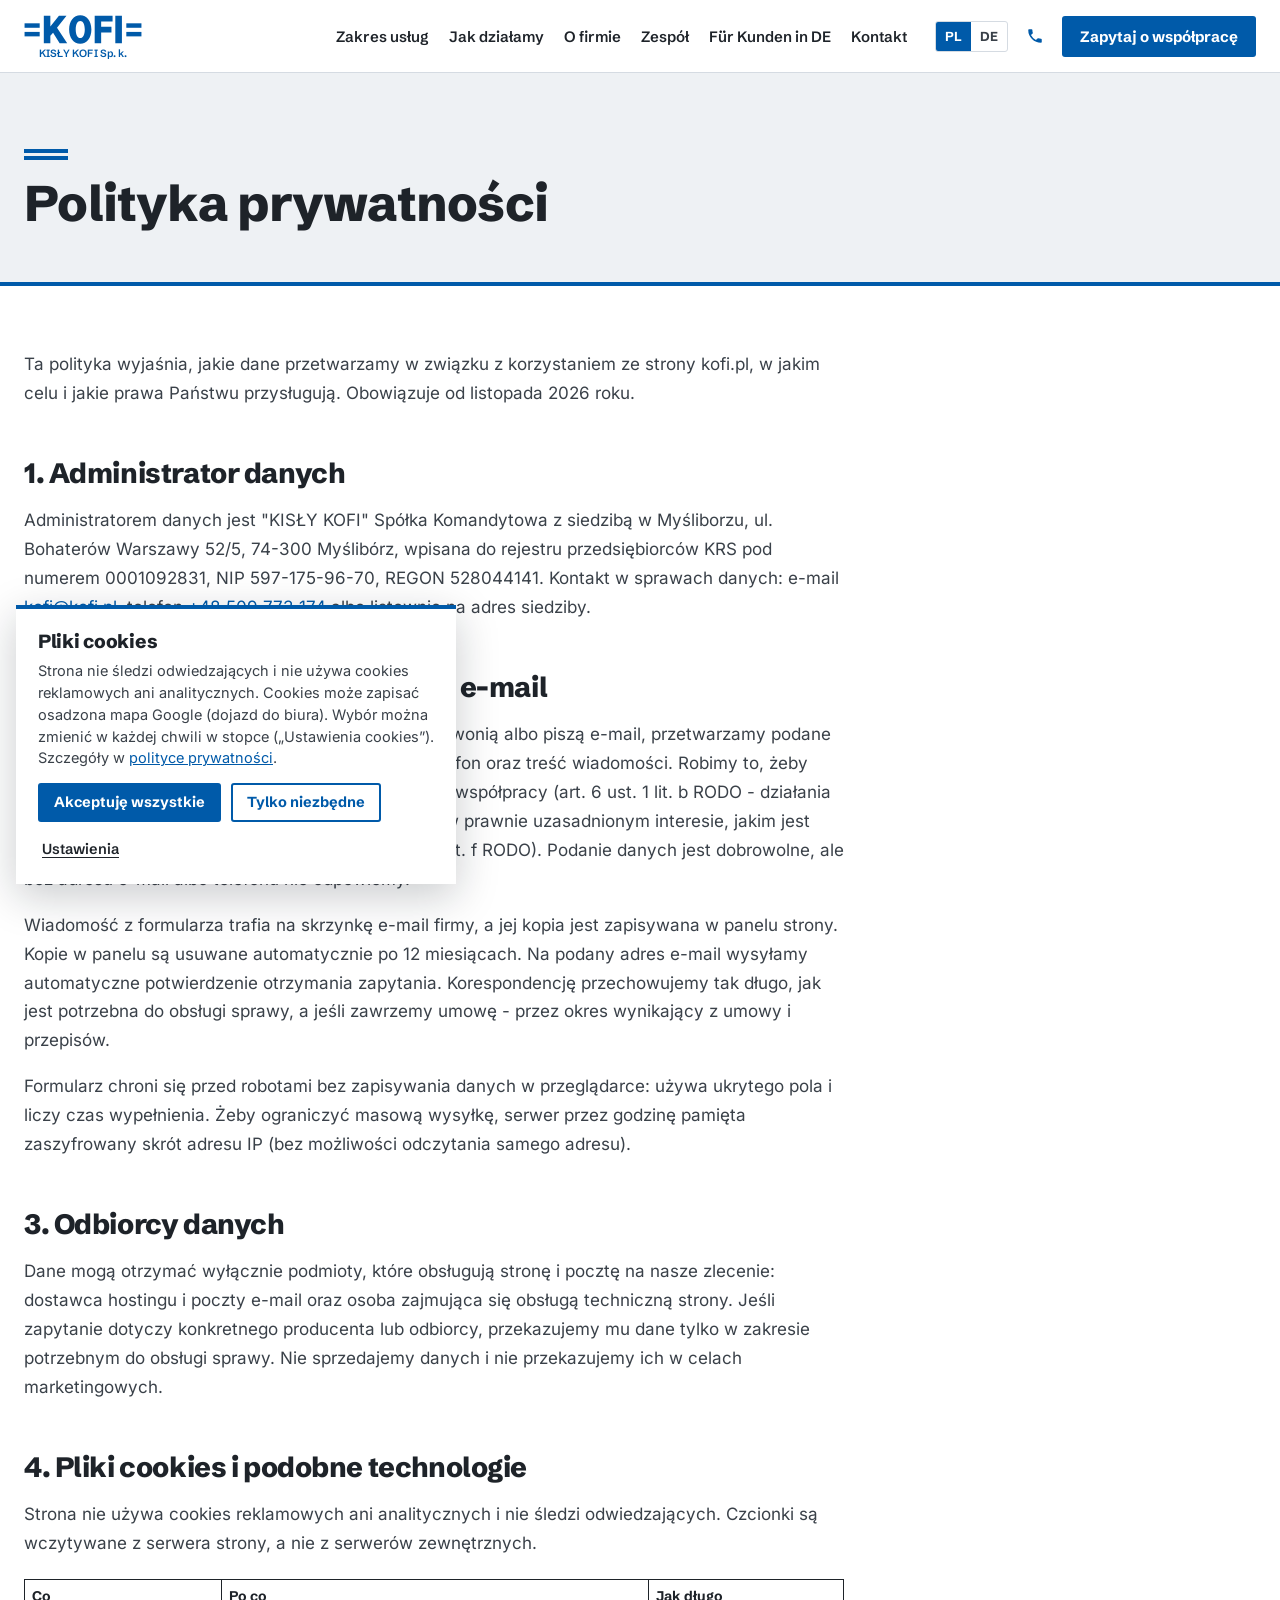
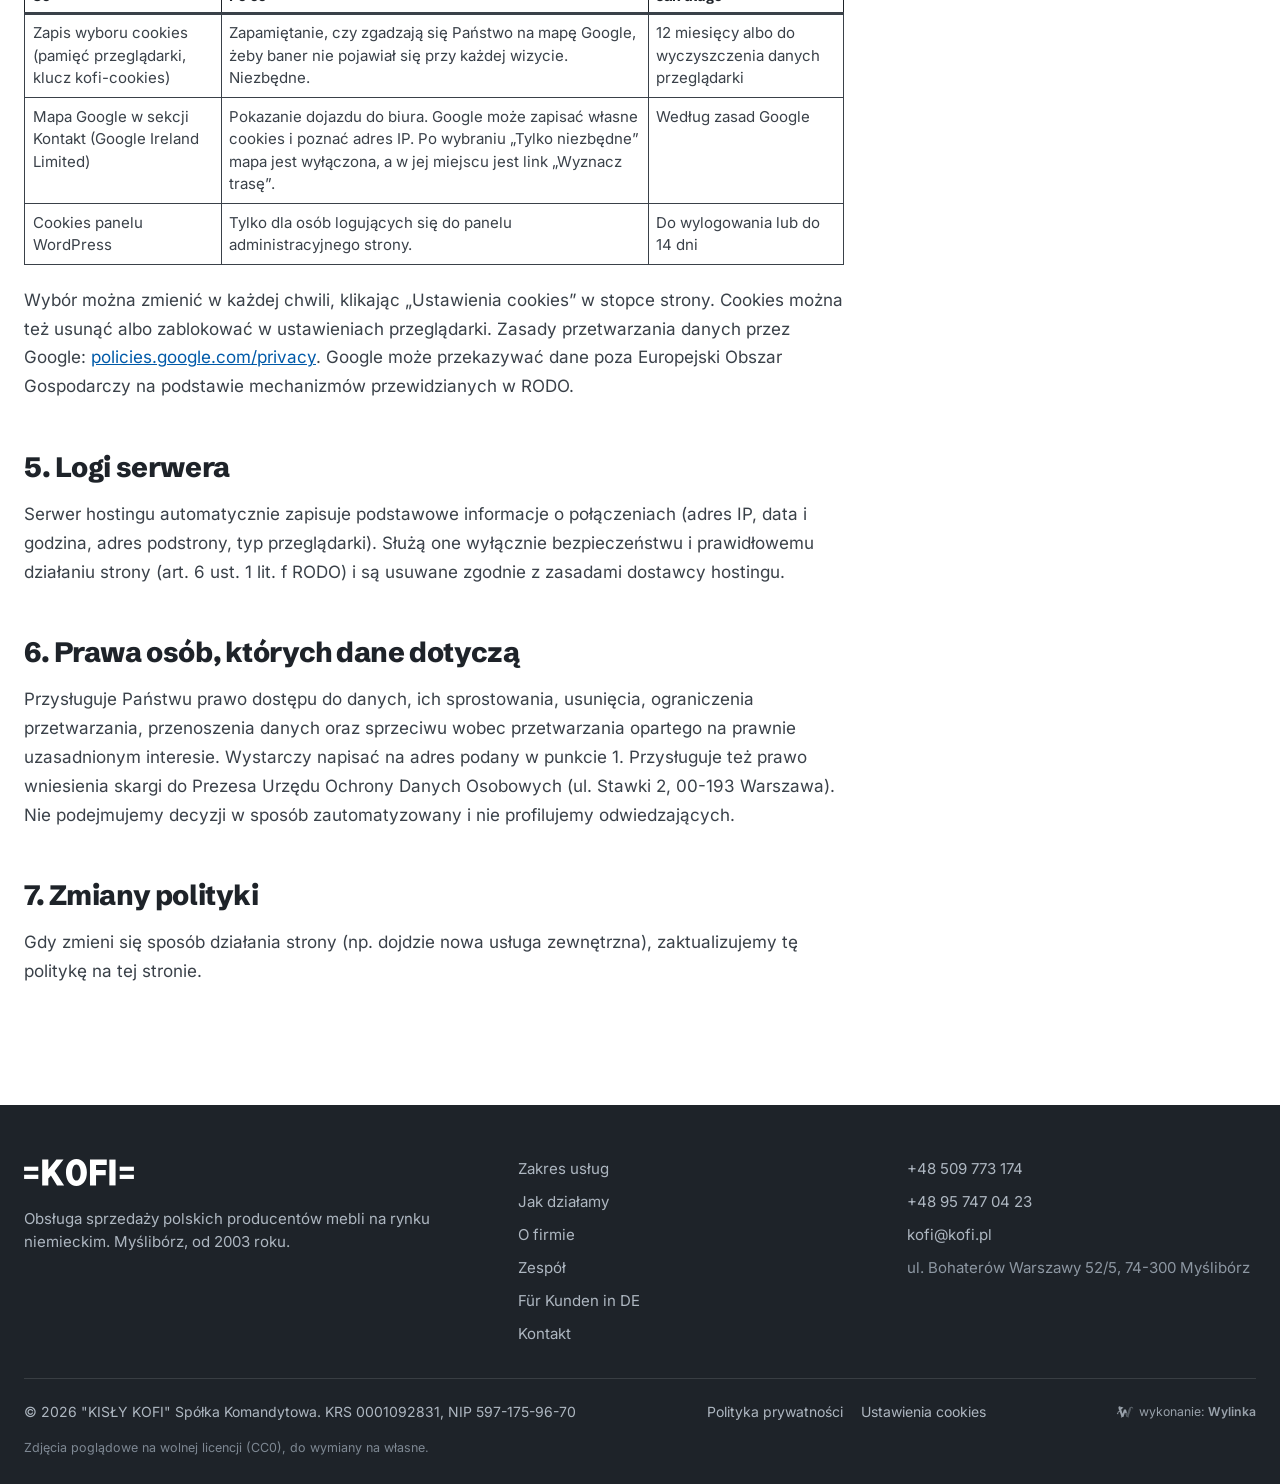
==== commit 33c3e4e7: "Usuniete Ostatnie wzory, tekst DE od klienta (Uber das Unternehmen), e-mail zamowien kofi@kofi.pl, Z" ====
--- a/polityka-prywatnosci/index.html
+++ b/polityka-prywatnosci/index.html
@@ -1,680 +1,652 @@
-<!doctype html>
-<html lang="pl-PL">
-<head>
-<meta name="robots" content="noindex,nofollow">
-<meta charset="UTF-8">
-<meta name="viewport" content="width=device-width,initial-scale=1,viewport-fit=cover">
-<title>Polityka prywatności | KOFI Myślibórz</title>
-<link rel="preload" href="https://disaster26.github.io/kofi-strona/wp-content/themes/kofi/assets/fonts/schibsted-rdzen.woff2" as="font" type="font/woff2" crossorigin>
-<link rel="preload" href="https://disaster26.github.io/kofi-strona/wp-content/themes/kofi/assets/fonts/schibsted-pl.woff2" as="font" type="font/woff2" crossorigin>
-<link rel="preload" href="https://disaster26.github.io/kofi-strona/wp-content/themes/kofi/assets/fonts/inter-rdzen.woff2" as="font" type="font/woff2" crossorigin>
-<link rel="preload" href="https://disaster26.github.io/kofi-strona/wp-content/themes/kofi/assets/fonts/inter-pl.woff2" as="font" type="font/woff2" crossorigin>
-<meta name="theme-color" content="#ffffff">
-<link rel="icon" href="https://disaster26.github.io/kofi-strona/wp-content/themes/kofi/assets/img/favicon.svg" type="image/svg+xml">
-<link rel="icon" href="https://disaster26.github.io/kofi-strona/wp-content/themes/kofi/assets/img/favicon.png" sizes="192x192">
-<link rel="apple-touch-icon" href="https://disaster26.github.io/kofi-strona/wp-content/themes/kofi/assets/img/favicon.png">
-<style id="kofi-css">/* KOFI - motyw: niebieski z logo #005AA9, znak równości "=" z logo jako motyw (punktory, przyciski, separatory, schemat) */
-/* 1.1: fonty w małych plikach rdzenia (ASCII + polskie znaki), pełne pliki tylko dla rzadkich znaków (rozłączne unicode-range) */
-@font-face{font-family:"Schibsted Grotesk";font-style:normal;font-weight:600 900;font-display:swap;src:url(https://disaster26.github.io/kofi-strona/wp-content/themes/kofi/assets/fonts/schibsted-latin-ext.woff2) format("woff2");unicode-range:U+0100-0101,U+0103,U+0108-0117,U+011A-0130,U+0132-0140,U+0145-0151,U+0154-0159,U+015C-0178,U+017D-017E,U+018F,U+0192,U+019D,U+01CD-01CE,U+01E6-01E7,U+01EA-01EB,U+01FA-01FF,U+0218-021B,U+0232-0233,U+0237,U+0259,U+0272,U+02C7,U+02DD,U+1E80-1E85,U+1E9E,U+1EF2-1EF3,U+1EF8-1EF9,U+2020,U+20A9,U+20B9-20BA,U+20BD,U+20BF,U+2113}
-@font-face{font-family:"Schibsted Grotesk";font-style:normal;font-weight:600 900;font-display:swap;src:url(https://disaster26.github.io/kofi-strona/wp-content/themes/kofi/assets/fonts/schibsted-latin.woff2) format("woff2");unicode-range:U+000D,U+00A1-00A8,U+00AA,U+00AC,U+00AE-00AF,U+00B1-00B6,U+00B8-00BA,U+00BC-00C3,U+00C5-00D2,U+00D4-00D5,U+00D8-00DB,U+00DD-00DE,U+00E0-00E3,U+00E5-00F2,U+00F4-00F5,U+00F7-00FB,U+00FD-00FF,U+0102,U+0131,U+0152-0153,U+02BB-02BC,U+02C6,U+02DA,U+02DC,U+0300-0301,U+0303-0304,U+0308,U+0323,U+201A,U+2032-2033,U+2044,U+2122,U+2191,U+2193,U+2212,U+2215}
-@font-face{font-family:"Schibsted Grotesk";font-style:normal;font-weight:600 900;font-display:swap;src:url(https://disaster26.github.io/kofi-strona/wp-content/themes/kofi/assets/fonts/schibsted-rdzen.woff2) format("woff2");unicode-range:U+0020-007E,U+00A0,U+00A9,U+00AB,U+00B0,U+00B7,U+00BB,U+00C4,U+00D3,U+00D6-00D7,U+00DC,U+00DF,U+00E4,U+00F3,U+00F6,U+00FC,U+2013-2014,U+2018-2019,U+201C-201E,U+2022,U+2026,U+2039-203A,U+20AC}
-@font-face{font-family:"Schibsted Grotesk";font-style:normal;font-weight:600 900;font-display:swap;src:url(https://disaster26.github.io/kofi-strona/wp-content/themes/kofi/assets/fonts/schibsted-pl.woff2) format("woff2");unicode-range:U+0104-0107,U+0118-0119,U+0141-0144,U+015A-015B,U+0179-017C}
-@font-face{font-family:"Inter";font-style:normal;font-weight:400 600;font-display:swap;src:url(https://disaster26.github.io/kofi-strona/wp-content/themes/kofi/assets/fonts/inter-latin-ext.woff2) format("woff2");unicode-range:U+0100-0103,U+0108-0117,U+011A-0130,U+0132-0140,U+0145-0148,U+014A-0151,U+0154-0159,U+015C-0178,U+017D-01C3,U+01C5-0254,U+0256-027B,U+027E-0284,U+0286-0290,U+0292-02A4,U+02A6-02BA,U+02BD-02C5,U+02C7-02CC,U+02CE-02D7,U+02DD-02FF,U+1D00,U+1D0D,U+1D1B,U+1D43,U+1D47-1D49,U+1D4D,U+1D4F-1D50,U+1D52,U+1D56-1D58,U+1D5B,U+1D62-1D65,U+1D9C,U+1DA0,U+1DBB,U+1DBF,U+1E00-1E9B,U+1E9D-1E9F,U+1EF2-1EFF,U+2020,U+20A0-20AB,U+20AD-20AF,U+20B1-20B5,U+20B8-20BA,U+20BC-20BF,U+2113,U+2C7C,U+2C7F,U+A7FF}
-@font-face{font-family:"Inter";font-style:normal;font-weight:400 600;font-display:swap;src:url(https://disaster26.github.io/kofi-strona/wp-content/themes/kofi/assets/fonts/inter-latin.woff2) format("woff2");unicode-range:U+00A1-00A8,U+00AA,U+00AC,U+00AE-00AF,U+00B1-00B6,U+00B8-00BA,U+00BC-00C3,U+00C5-00D2,U+00D4-00D5,U+00D8-00DB,U+00DD-00DE,U+00E0-00E3,U+00E5-00F2,U+00F4-00F5,U+00F7-00FB,U+00FD-00FF,U+0131,U+0152-0153,U+02BB-02BC,U+02C6,U+02DA,U+02DC,U+0300-0301,U+0303-0304,U+0308-0309,U+0323,U+2002,U+2009,U+200B,U+201A,U+2032-2033,U+2044,U+2122,U+2191,U+2193,U+2212,U+FEFF}
-@font-face{font-family:"Inter";font-style:normal;font-weight:400 600;font-display:swap;src:url(https://disaster26.github.io/kofi-strona/wp-content/themes/kofi/assets/fonts/inter-rdzen.woff2) format("woff2");unicode-range:U+0020-007E,U+00A0,U+00A9,U+00AB,U+00B0,U+00B7,U+00BB,U+00C4,U+00D3,U+00D6-00D7,U+00DC,U+00DF,U+00E4,U+00F3,U+00F6,U+00FC,U+2013-2014,U+2018-2019,U+201C-201E,U+2022,U+2026,U+2039-203A,U+20AC}
-@font-face{font-family:"Inter";font-style:normal;font-weight:400 600;font-display:swap;src:url(https://disaster26.github.io/kofi-strona/wp-content/themes/kofi/assets/fonts/inter-pl.woff2) format("woff2");unicode-range:U+0104-0107,U+0118-0119,U+0141-0144,U+015A-015B,U+0179-017C}
-:root{
-  --nieb:#005AA9;
-  --nieb-c:#003D73;
-  --nieb-j:#DCE8F4;
-  --graf:#1E2329;
-  --tekst:#3A4149;
-  --szary:#EEF1F4;
-  --linia:#D5DBE2;
-  --bialy:#fff;
-  --nag:72px;
-  --wrap:min(1240px,100% - 48px);
-  --h:"Schibsted Grotesk",system-ui,-apple-system,"Segoe UI",Arial,sans-serif;
-  --b:"Inter",system-ui,-apple-system,"Segoe UI",Arial,sans-serif;
-}
-*,*::before,*::after{box-sizing:border-box}
-html{overflow-x:clip;scroll-behavior:smooth;scroll-padding-top:var(--nag);-webkit-text-size-adjust:100%}
-body{margin:0;font:400 16px/1.6 var(--b);color:var(--tekst);background:var(--bialy);overflow-x:hidden}
-img{max-width:100%;display:block}
-a{color:inherit}
-h1,h2,h3{font-family:var(--h);color:var(--graf);margin:0;letter-spacing:-.015em;line-height:1.12}
-h2{font-size:clamp(28px,3.4vw,44px);font-weight:800}
-h3{font-size:20px;font-weight:700}
-p{margin:0 0 1em}
-.wrap{width:var(--wrap);margin-inline:auto}
-.pomin{position:absolute;left:-9999px;top:8px;background:var(--nieb);color:#fff;padding:8px 14px;z-index:100}
-.pomin:focus{left:8px}
-:focus-visible{outline:3px solid var(--nieb);outline-offset:2px}
-
-/* przyciski - zakończone znakiem równości z logo */
-.btn{display:inline-flex;align-items:center;gap:12px;background:var(--nieb);color:#fff;text-decoration:none;font:700 16px/1 var(--h);padding:16px 22px;border:0;border-radius:3px;cursor:pointer;transition:background .2s}
-.btn:hover{background:var(--nieb-c)}
-.btn-rown{width:20px;height:12px;fill:currentColor;flex:none;transition:transform .2s}
-.btn:hover .btn-rown{transform:translateX(4px)}
-.btn-jasny{background:#fff;color:var(--nieb-c)}
-.btn-jasny:hover{background:var(--szary)}
-
-/* nagłówek */
-.nag{position:sticky;top:0;z-index:50;background:#fff;box-shadow:0 1px 0 var(--linia)}
-.nag-in{width:min(1440px,100% - 48px);margin-inline:auto;height:var(--nag);display:flex;align-items:center;gap:28px}
-.marka{display:flex;flex-direction:column;align-items:center;gap:3px;text-decoration:none;color:var(--nieb);flex:none}
-.marka-znak{width:118px;height:33px;fill:currentColor}
-.marka-pod{font:600 10.5px/1 var(--h);letter-spacing:.01em;color:var(--nieb)}
-.menu{display:flex;gap:26px;margin-left:auto}
-.menu>a{text-decoration:none;font:600 15px/1 var(--h);color:var(--graf);padding:8px 0;position:relative;white-space:nowrap}
-.menu>a::after{content:"";position:absolute;left:0;right:0;bottom:-2px;height:7px;border-top:2px solid var(--nieb);border-bottom:2px solid var(--nieb);transform:scaleX(0);transform-origin:left;transition:transform .2s}
-.menu>a:hover::after,.menu>a.akt::after{transform:scaleX(1)}
-.menu>a.akt{color:var(--nieb)}
-.menu-kontakt{display:none}
-.nag-akcje{display:flex;align-items:center;gap:18px}
-.jezyk{display:flex;border:1px solid var(--linia);border-radius:3px;overflow:hidden}
-.jezyk a{font:700 13px/1 var(--h);text-decoration:none;padding:8px 9px;color:var(--tekst)}
-.jezyk a.jez-akt{background:var(--nieb);color:#fff}
-.nag-tel{display:flex;align-items:center;gap:7px;text-decoration:none;font:700 15px/1 var(--h);color:var(--graf);white-space:nowrap}
-.nag-tel svg{width:18px;height:18px;fill:var(--nieb)}
-.btn-nag{padding:13px 18px;font-size:15px;white-space:nowrap}
-.burger{display:none;width:44px;height:44px;border:0;background:none;cursor:pointer;position:relative;padding:0}
-.burger span{position:absolute;left:10px;right:10px;height:3px;background:var(--nieb);transition:transform .25s,top .25s}
-.burger span:first-child{top:16px}.burger span:last-child{top:25px}
-.burger[aria-expanded="true"] span:first-child{top:20px;transform:rotate(45deg)}
-.burger[aria-expanded="true"] span:last-child{top:20px;transform:rotate(-45deg)}
-
-/* pierwszy ekran */
-.hero{position:relative;min-height:calc(100svh - var(--nag));display:flex;align-items:center;overflow:hidden;background:#f3f3f2}
-.hero-foto{position:absolute;inset:0}
-.hero-foto picture,.hero-foto img{width:100%;height:100%}
-.hero-foto img{object-fit:cover;object-position:30% 60%}
-.hero-in{position:relative;margin-left:57vw;width:auto;max-width:660px;margin-right:4vw;padding:48px 0 120px}
-.hero-gdzie{font:600 15px/1.4 var(--h);color:var(--nieb);margin-bottom:18px}
-.hero h1{font-size:clamp(34px,3.2vw,58px);font-weight:800;line-height:1.06;letter-spacing:-.025em}
-.hero-lead{font-size:clamp(17px,1.25vw,20px);line-height:1.55;margin:22px 0 30px;max-width:34em;color:#2E353D}
-.hero-lead-m{display:none}
-.hero-akcje{display:flex;flex-wrap:wrap;align-items:center;gap:14px 26px}
-/* most: producent = KOFI = odbiorca */
-.most{position:absolute;left:0;right:0;bottom:44px;display:flex;align-items:center;gap:14px;font:600 14px/1.2 var(--h);color:var(--graf)}
-.most span{white-space:nowrap}
-.most em{font-style:normal}.most em.k{display:none}
-.most i{flex:1;height:10px;border-top:3px solid var(--nieb);border-bottom:3px solid var(--nieb);min-width:24px}
-.most b{font:900 18px/1 var(--h);color:var(--nieb);letter-spacing:.02em}
-
-/* sekcje */
-.sek{padding:clamp(64px,8vw,120px) 0}
-.sek-glowa{display:grid;grid-template-columns:minmax(0,1fr) minmax(0,1.1fr);gap:24px 64px;align-items:end;margin-bottom:44px}
-.sek-glowa p{margin:0;font-size:18px;max-width:36em}
-.sek-glowa h2,.kontakt-dane h2{position:relative;padding-top:26px}
-.sek-glowa h2::before,.kontakt-dane h2::before{content:"";position:absolute;top:0;left:0;width:44px;height:11px;border-top:4px solid var(--nieb);border-bottom:4px solid var(--nieb)}
-
-/* lista z punktorem "=" */
-.lista{list-style:none;padding:0;margin:0}
-.lista li{position:relative;padding-left:26px;margin:0 0 10px;line-height:1.5}
-.lista li::before{content:"";position:absolute;left:0;top:.5em;width:14px;height:8px;border-top:2.5px solid var(--nieb);border-bottom:2.5px solid var(--nieb)}
-
-/* usługi - tor kart */
-.uslugi{background:var(--szary)}
-.tor-ram{position:relative}
-.tor{display:grid;grid-auto-flow:column;grid-auto-columns:minmax(300px,calc((min(1240px,100vw - 48px) - 3*22px)/3.15));gap:22px;overflow-x:auto;scroll-snap-type:x mandatory;padding:4px max(24px,calc((100vw - 1240px)/2)) 8px;scroll-padding-inline:max(24px,calc((100vw - 1240px)/2));scrollbar-width:none;cursor:grab}
-.tor::-webkit-scrollbar{display:none}
-.tor.ciag{cursor:grabbing;scroll-snap-type:none;user-select:none}
-.karta{scroll-snap-align:start;background:#fff;display:flex;flex-direction:column;border-top:0;position:relative}
-.karta::before{content:"";position:absolute;z-index:2;left:0;right:0;top:0;height:10px;border-top:4px solid var(--nieb);border-bottom:2px solid var(--nieb);pointer-events:none}
-.karta-tr{padding:24px 24px 18px}
-.karta h3{margin-bottom:16px}
-.kar{position:relative;aspect-ratio:3/2;background:#dfe3e8;overflow:hidden}
-.kar-tor{display:flex;height:100%;overflow-x:auto;scroll-snap-type:x mandatory;scrollbar-width:none}
-.kar-tor::-webkit-scrollbar{display:none}
-.kar-tor img{flex:0 0 100%;width:100%;height:100%;object-fit:cover;scroll-snap-align:start;user-select:none;-webkit-user-drag:none}
-.kar-tor.ciag{scroll-snap-type:none}
-.kar-l,.kar-p{position:absolute;top:50%;transform:translateY(-50%);width:40px;height:40px;border-radius:50%;border:0;background:rgba(255,255,255,.92);color:var(--graf);font:400 26px/1 var(--h);cursor:pointer;opacity:0;transition:opacity .2s;display:grid;place-items:center;padding:0 0 3px}
-.kar-l{left:10px}.kar-p{right:10px}
-.kar:hover .kar-l,.kar:hover .kar-p,.kar-l:focus-visible,.kar-p:focus-visible{opacity:1}
-.kar-licz{position:absolute;right:10px;bottom:10px;background:rgba(30,35,41,.78);color:#fff;font:600 12px/1 var(--b);padding:5px 8px;border-radius:2px}
-.tor-str{width:var(--wrap);margin:22px auto 0;display:flex;justify-content:flex-end;gap:10px}
-.tor-b{width:48px;height:48px;border:2px solid var(--nieb);background:#fff;color:var(--nieb);font:400 28px/1 var(--h);cursor:pointer;display:grid;place-items:center;padding:0 0 4px;border-radius:3px}
-.tor-b:hover{background:var(--nieb);color:#fff}
-
-/* schemat */
-.sch{display:grid;grid-template-columns:minmax(0,1fr) minmax(0,1.5fr) minmax(0,1fr);gap:0;align-items:center;background:var(--szary);padding:40px clamp(18px,3vw,48px);border-top:4px solid var(--nieb)}
-.sch-kol{display:flex;flex-direction:column;gap:12px;position:relative;z-index:1}
-.sch-tyt{font:800 14px/1 var(--h);color:var(--nieb);margin:0 0 4px}
-.sch-box{background:#fff;border:1px solid var(--linia);padding:14px 16px;font:600 15px/1.3 var(--h);color:var(--graf)}
-.sch-pl .sch-box{border-left:0;border-right:4px solid var(--nieb)}
-.sch-de .sch-box{border-right:0;border-left:4px solid var(--graf)}
-.sch-srodek{display:flex;flex-direction:column;align-items:stretch;gap:14px;padding:0 0}
-.sch-przed{align-self:center;font:600 13px/1.3 var(--h);color:var(--tekst);background:#fff;border:1px dashed #9AA5B1;padding:7px 12px;text-align:center}
-.sch-kofi{align-self:center;background:#fff;padding:16px 22px;border:2px solid var(--nieb);color:var(--nieb);line-height:0}
-.sch-kofi svg{width:120px;height:34px;fill:currentColor}
-.tr{position:relative;padding:0 6px}
-.tr i{display:block;position:relative;height:10px}
-.tr span{display:block;text-align:center;font:600 13px/1.2 var(--h);margin-top:6px}
-.t-zam i{border-top:3px solid var(--nieb);height:0;margin-top:4px}
-.t-zam i::after{content:"";position:absolute;right:-2px;top:-8px;border:6.5px solid transparent;border-left:10px solid var(--nieb);border-right:0}
-.t-zam span{color:var(--nieb)}
-.t-dok i{border-top:3px dashed var(--graf);height:0;margin-top:4px}
-.t-dok i::after{content:"";position:absolute;left:-2px;top:-8px;border:6.5px solid transparent;border-right:10px solid var(--graf);border-left:0}
-.t-dok span{color:var(--graf)}
-.t-meb i{border-top:3px solid #6E9CCB;border-bottom:3px solid #6E9CCB;height:10px}
-.t-meb i::after{content:"";position:absolute;left:-2px;top:-6px;border:8px solid transparent;border-right:12px solid #6E9CCB;border-left:0}
-.t-meb span{color:#3F6E9E}
-
-/* pas zdjęcia */
-.pas{position:relative;min-height:clamp(420px,40vw,560px);display:flex;align-items:flex-end;overflow:hidden}
-.pas>img{position:absolute;inset:0;width:100%;height:100%;object-fit:cover;object-position:50% 80%}
-.pas::before{content:"";position:absolute;inset:0;background:linear-gradient(180deg,rgba(14,22,32,0) 25%,rgba(14,22,32,.72) 100%);z-index:1}
-.pas-in{position:relative;z-index:2;width:var(--wrap);margin:0 auto;padding:0 0 clamp(36px,5vw,64px);color:#fff}
-.pas-in h2{color:#fff;max-width:18em;font-size:clamp(26px,3vw,40px)}
-.pas-in p{max-width:40em;font-size:17px;margin:16px 0 0;color:#E8EDF2}
-
-/* o firmie - ciemny niebieski z logo */
-.firma{background:var(--nieb-c);color:#D8E4F0}
-.firma h2,.firma h3{color:#fff}
-.firma-siatka{display:grid;grid-template-columns:minmax(0,1fr) minmax(0,1.25fr);gap:56px 72px}
-.firma-tekst h2{margin-bottom:24px;position:relative;padding-top:26px}
-.firma-tekst h2::before{content:"";position:absolute;top:0;left:0;width:44px;height:11px;border-top:4px solid #fff;border-bottom:4px solid #fff}
-.firma-tekst p{font-size:17px}
-.firma-osoba{margin-top:22px;color:#fff}
-.rowne{display:grid;grid-template-columns:minmax(0,1fr) auto minmax(0,1fr);gap:24px;align-items:center;align-self:center}
-.rowne-str{background:rgba(255,255,255,.07);border-top:4px solid #fff;padding:24px 22px 14px;height:100%}
-.rowne-str h3{font-size:18px;margin-bottom:14px}
-.rowne .lista li{color:#E3ECF5}
-.rowne .lista li::before{border-color:#8FB8E3}
-.rowne-znak{width:44px;height:26px;fill:#fff}
-.firma-dalej{grid-column:1/-1;display:flex;align-items:center;justify-content:space-between;gap:20px 40px;border-top:1px solid rgba(255,255,255,.18);padding-top:36px}
-.firma-dalej p{margin:0;font-size:18px;max-width:46em;color:#E3ECF5}
-.firma-dalej b{color:#fff}
-
-/* DE */
-.de{background:#fff;padding-bottom:clamp(40px,5vw,72px)}
-.de-siatka{display:grid;grid-template-columns:minmax(0,1.3fr) minmax(0,1fr);gap:32px 72px;align-items:center;border:1px solid var(--linia);border-left:6px solid var(--nieb);padding:clamp(28px,4vw,52px)}
-.de h2{font-size:clamp(24px,2.6vw,34px);margin-bottom:18px}
-.de p{font-size:17px}
-.de-kontakt p{display:flex;flex-direction:column;gap:2px;margin:0 0 16px}
-.de-kontakt span{font:600 13px/1.2 var(--h);color:#6A737D}
-.de-kontakt a{font:700 20px/1.3 var(--h);color:var(--nieb);text-decoration:none}
-.de-kontakt a:hover{text-decoration:underline}
-
-/* kontakt */
-.kontakt{background:var(--szary);padding-bottom:0}
-.kontakt-siatka{display:grid;grid-template-columns:minmax(0,1fr) minmax(0,1.1fr);gap:48px 72px;padding-bottom:clamp(56px,6vw,88px)}
-.kontakt-dane h2{margin-bottom:18px}
-.kontakt-lead{font-size:18px;max-width:30em}
-address{font-style:normal;margin:26px 0 20px;line-height:1.55}
-address b{display:block;font:700 18px/1.35 var(--h);color:var(--graf);margin-bottom:6px}
-.kontakt-lista{list-style:none;padding:0;margin:0;border-top:1px solid var(--linia)}
-.kontakt-lista li{display:flex;justify-content:space-between;gap:16px;padding:12px 0;border-bottom:1px solid var(--linia);flex-wrap:wrap}
-.kontakt-lista span{color:#6A737D}
-.kontakt-lista a{font:700 17px/1.3 var(--h);color:var(--nieb);text-decoration:none}
-.form{background:#fff;padding:clamp(24px,3vw,40px);border-top:4px solid var(--nieb);align-self:start}
-.form h3{font-size:22px;margin-bottom:20px}
-.pola{display:grid;grid-template-columns:repeat(2,minmax(0,1fr));gap:0 16px}
-.form label{display:block;font:600 14px/1.3 var(--h);color:var(--graf);margin-bottom:16px}
-.form input,.form textarea{display:block;width:100%;margin-top:6px;font:400 16px/1.4 var(--b);padding:12px 13px;border:1px solid #BCC5CF;border-radius:3px;background:#fff;color:var(--graf)}
-.form input:focus,.form textarea:focus{outline:2px solid var(--nieb);outline-offset:0;border-color:var(--nieb)}
-.form textarea{resize:vertical;min-height:110px}
-.form-info{margin:14px 0 0;font-size:15px;color:var(--nieb-c);min-height:1em}
-.mapa{height:380px;border-top:1px solid var(--linia)}
-.mapa iframe{width:100%;height:100%;border:0;display:block;filter:grayscale(.35)}
-
-/* stopka */
-.stopka{background:var(--graf);color:#AEB7C1;font-size:15px;padding:52px 0 26px}
-.stopka a{text-decoration:none}
-.stopka a:hover{color:#fff}
-.stopka-in{display:grid;grid-template-columns:minmax(0,1.3fr) minmax(0,1fr) minmax(0,1fr);gap:28px 40px;padding-bottom:32px;border-bottom:1px solid rgba(255,255,255,.12)}
-.stopka-marka svg{width:110px;height:31px;fill:#fff;margin-bottom:12px}
-.stopka-marka p{margin:0;line-height:1.55}
-.stopka-menu,.stopka-kontakt{display:flex;flex-direction:column;gap:9px}
-.stopka-dol{display:flex;justify-content:space-between;align-items:center;gap:12px 24px;flex-wrap:wrap;padding-top:22px;font-size:14px}
-
-/* pasek dolny na telefonie */
-.mob{display:none}
-
-/* ---------- komputery niższe / węższe ---------- */
-@media (max-width:1280px){
-  .menu{gap:20px}
-  .nag-tel span{display:none}
-}
-@media (max-width:1180px){
-  .jezyk{display:none}
-}
-@media (min-width:861px) and (max-height:820px){
-  .hero h1{font-size:clamp(34px,3.2vw,50px)}
-  .hero-lead{margin:16px 0 26px;font-size:17px}
-  .hero-gdzie{margin-bottom:12px}
-  .hero-in{padding:32px 0 100px}
-  .most{bottom:30px}
-}
-
-/* ---------- tablet i telefon ---------- */
-@media (max-width:1060px){
-  .menu{position:fixed;top:var(--nag);left:0;right:0;bottom:0;background:#fff;flex-direction:column;gap:0;padding:12px 24px 32px;opacity:0;transform:translateY(-10px);transition:opacity .22s,transform .22s,visibility 0s .22s;overflow-y:auto;visibility:hidden;pointer-events:none}
-  .menu.otwarte{opacity:1;transform:none;visibility:visible;pointer-events:auto;transition:opacity .22s,transform .22s}
-  .menu>a{font-size:22px;padding:18px 0;border-bottom:1px solid var(--linia)}
-  .menu>a::after{left:0;right:auto;width:44px;bottom:8px}
-  .menu-kontakt{display:flex;flex-direction:column;gap:14px;margin-top:26px}
-  .menu-kontakt a{display:flex;align-items:center;gap:10px;text-decoration:none;font:700 18px/1 var(--h);color:var(--nieb)}
-  .menu-kontakt svg{width:20px;height:20px;fill:currentColor}
-  .burger{display:block}
-  body.menu-otw{overflow:hidden}
-  .nag-akcje{margin-left:auto;gap:8px}
-  .jezyk{display:flex}
-}
-@media (max-width:860px){
-  :root{--nag:62px;--wrap:calc(100% - 32px)}
-  .nag-in{width:calc(100% - 24px);gap:10px}
-  .marka-znak{width:92px;height:26px}
-  .marka-pod{font-size:9px}
-  .btn-nag{display:none}
-  .nag-tel{width:44px;height:44px;justify-content:center;border-radius:50%;background:var(--szary)}
-  .nag-tel svg{width:20px;height:20px}
-  .jezyk a{padding:7px 8px;font-size:12px}
-
-  .hero{flex-direction:column;align-items:stretch;min-height:calc(100svh - var(--nag));background:#fff}
-  .hero-foto{position:relative;flex:1 1 0;min-height:min(52vw,24svh);max-height:52svh;width:100%;align-self:stretch}
-  .hero-foto picture,.hero-foto img{position:absolute;inset:0}
-  .hero-foto img{object-position:50% 70%}
-  .hero-foto::after{content:"";position:absolute;left:0;right:0;bottom:0;height:22%;background:linear-gradient(180deg,rgba(255,255,255,0),#fff)}
-  .hero-in{flex:0 0 auto;width:var(--wrap);margin:0 auto;padding:6px 0 0}
-  .hero-gdzie{font-size:13px;margin-bottom:8px}
-  .hero h1{font-size:clamp(25px,min(7.4vw,4.4svh),36px);line-height:1.1}
-  .hero-lead{display:none}
-  .hero-lead-m{display:block;font-size:clamp(14.5px,min(4vw,2.35svh),17px);line-height:1.5;margin:10px 0 24px;color:#2E353D}
-  .hero-akcje{gap:10px 18px}
-  .hero-akcje .btn{padding:14px 18px;font-size:15.5px}
-  .most{position:static;margin:clamp(14px,2.6svh,24px) 0 clamp(14px,2.6svh,22px);gap:8px;font-size:12px}
-  .most b{font-size:14px}
-  .most em{display:none}.most em.k{display:inline}
-  .most i{height:8px;border-width:2.5px;min-width:14px}
-
-  .sek-glowa{grid-template-columns:minmax(0,1fr);margin-bottom:28px}
-  .sek-glowa p{font-size:16.5px}
-  .tor{grid-auto-columns:min(84vw,360px);gap:14px;padding:4px 16px 8px;scroll-padding-inline:16px}
-  .kar-l,.kar-p{display:none}
-  .tor-str{display:none}
-
-  .sch{grid-template-columns:minmax(0,1fr) minmax(0,1.15fr) minmax(0,1fr);padding:22px 10px;gap:0 4px}
-  .sch-box{padding:9px 8px;font-size:12.5px}
-  .sch-tyt{font-size:12px}
-  .sch-kol{gap:8px}
-  .sch-srodek{gap:10px}
-  .sch-przed{font-size:11px;padding:5px 6px}
-  .sch-kofi{padding:9px 10px}
-  .sch-kofi svg{width:72px;height:21px}
-  .tr{padding:0 2px}
-  .tr span{font-size:11px}
-
-  .pas{min-height:480px}
-  .pas-in p{font-size:16px}
-  .firma-siatka{grid-template-columns:minmax(0,1fr);gap:36px}
-  .rowne{grid-template-columns:minmax(0,1fr);gap:14px}
-  .rowne-znak{justify-self:center;transform:rotate(90deg)}
-  .firma-dalej{flex-direction:column;align-items:flex-start}
-  .firma-dalej p{font-size:17px}
-  .de-siatka{grid-template-columns:minmax(0,1fr);border-left-width:5px}
-  .kontakt-siatka{grid-template-columns:minmax(0,1fr)}
-  .pola{grid-template-columns:minmax(0,1fr)}
-  .mapa{height:300px}
-
-  .stopka{padding:40px 0 90px}
-  .stopka-in{grid-template-columns:repeat(2,minmax(0,1fr));gap:24px 20px}
-  .stopka-marka{grid-column:1/-1}
-  .stopka-dol{flex-direction:column;align-items:flex-start}
-
-  .mob{display:flex;position:fixed;left:0;right:0;bottom:0;z-index:60;gap:10px;padding:10px 12px calc(10px + env(safe-area-inset-bottom));background:#fff;border-top:1px solid var(--linia);transform:translateY(110%);transition:transform .25s}
-  .mob.widac{transform:none}
-  .mob .btn{flex:1;justify-content:center;padding:14px 12px;font-size:15px}
-  .mob-tel{display:flex;align-items:center;gap:8px;justify-content:center;flex:0 0 auto;padding:0 18px;border:2px solid var(--nieb);border-radius:3px;color:var(--nieb);text-decoration:none;font:700 15px/1 var(--h)}
-  .mob-tel svg{width:18px;height:18px;fill:currentColor}
-}
-@media (max-width:380px){
-  .jezyk{display:none}
-}
-@media (prefers-reduced-motion:reduce){
-  html{scroll-behavior:auto}
-  *{transition:none!important}
-}
-
-/* ---------- elementy strony docelowej (WordPress) ---------- */
-.screen-reader-text{position:absolute!important;width:1px;height:1px;overflow:hidden;clip:rect(0 0 0 0);white-space:nowrap}
-.de-lista{margin-top:8px}
-.de-lista li{font-size:16px}
-.kontakt-rej{margin:20px 0 0;font-size:14px;line-height:1.55;color:#6A737D}
-.pulapka{position:absolute!important;left:-9999px;width:1px;height:1px;overflow:hidden}
-.form .zgoda{display:flex;gap:10px;align-items:flex-start;font:400 14px/1.45 var(--b);color:var(--tekst);margin:2px 0 20px}
-.form .zgoda input{width:20px;height:20px;margin:1px 0 0;flex:none;accent-color:var(--nieb)}
-.form .zgoda a{color:var(--nieb)}
-.form-info.blad{color:#B3261E}
-.form-info.ok{color:#14652F;font-weight:600}
-.form button[disabled]{opacity:.6;cursor:wait}
-.form .pole-blad input,.form .pole-blad textarea{border-color:#B3261E}
-.stopka-kontakt span{color:#8D97A2}
-.stopka-linki{display:flex;gap:18px;flex-wrap:wrap;margin:0}
-.stopka-dol p{margin:0}
-.link-cookies{background:none;border:0;padding:0;font:inherit;color:inherit;cursor:pointer}
-.link-cookies:hover{color:#fff}
-.stopka-przyp{font-size:12.5px;color:#7E8893;margin-top:14px;margin-bottom:0}
-
-/* mapa wyłączona po odmowie cookies */
-.mapa-zast{height:100%;display:flex;flex-direction:column;align-items:center;justify-content:center;gap:10px;text-align:center;padding:24px;background:#E4E9EE}
-.mapa-zast b{font:700 18px/1.3 var(--h);color:var(--graf)}
-.mapa-zast p{margin:0;color:var(--tekst)}
-.mz-akcje{display:flex;gap:16px;align-items:center;flex-wrap:wrap;justify-content:center;margin-top:6px}
-.mz-akcje button{background:none;border:0;font:700 15px/1 var(--h);color:var(--nieb);cursor:pointer;padding:8px 0;border-bottom:2px solid var(--nieb)}
-
-/* baner cookies */
-.cookies{position:fixed;z-index:80;left:16px;bottom:16px;width:min(440px,calc(100% - 32px));background:#fff;color:var(--tekst);padding:22px 22px 18px;border-top:4px solid var(--nieb);box-shadow:0 12px 40px rgba(14,22,32,.22);font-size:14.5px;line-height:1.5}
-.cookies[hidden]{display:none}
-.cookies h2{font-size:19px;margin:0 0 8px}
-.cookies p{margin:0 0 14px}
-.cookies a{color:var(--nieb)}
-.cookies-kat{border:0;padding:0;margin:0 0 14px;display:grid;gap:10px}
-.cookies-kat[hidden]{display:none}
-.cookies-kat label{display:flex;gap:10px;align-items:flex-start}
-.cookies-kat input{width:18px;height:18px;margin:2px 0 0;accent-color:var(--nieb);flex:none}
-.cookies-kat b{display:block;font:700 14.5px/1.3 var(--h);color:var(--graf)}
-.cookies-kat small{display:block;font-size:13px;color:#6A737D}
-.cookies-b{display:flex;flex-wrap:wrap;gap:10px;align-items:center}
-.cookies-b .btn{padding:12px 16px;font-size:14.5px}
-.cookies-b [hidden]{display:none}
-.btn-ob{background:#fff;color:var(--nieb);box-shadow:inset 0 0 0 2px var(--nieb)}
-.btn-ob:hover{background:var(--szary)}
-.btn-tekst{background:none;border:0;font:600 14.5px/1 var(--h);color:var(--graf);cursor:pointer;padding:10px 4px;text-decoration:underline;text-underline-offset:3px}
-
-/* podstrony (polityka prywatności) i 404 */
-.glowa{background:var(--szary);padding:clamp(40px,6vw,80px) 0 clamp(30px,4vw,52px);border-bottom:4px solid var(--nieb)}
-.glowa h1{font-size:clamp(30px,4vw,50px);font-weight:800;position:relative;padding-top:26px}
-.glowa h1::before{content:"";position:absolute;top:0;left:0;width:44px;height:11px;border-top:4px solid var(--nieb);border-bottom:4px solid var(--nieb)}
-.glowa-404{min-height:calc(100svh - var(--nag) - 240px);display:flex;align-items:center;border-bottom:0}
-.glowa-kod{font:700 15px/1 var(--h);color:var(--nieb);margin-bottom:14px}
-.glowa-lead{font-size:18px;max-width:40em;margin:18px 0 0}
-.glowa-lead a{color:var(--nieb);font-weight:600}
-.glowa-404 .btn{margin-top:28px}
-.sek-tresc{padding-top:clamp(36px,5vw,64px)}
-.tresc{max-width:820px;font-size:17px;line-height:1.7}
-.tresc h2{font-size:clamp(22px,2.2vw,28px);margin:1.8em 0 .6em}
-.tresc a{color:var(--nieb)}
-.tresc table{width:100%;border-collapse:collapse;font-size:15px;line-height:1.5;margin:0}
-.tresc figure{margin:1.2em 0;overflow-x:auto}
-.tresc th,.tresc td{text-align:left;vertical-align:top;padding:12px 14px 12px 0;border-bottom:1px solid var(--linia)}
-.tresc th{font:700 14px/1.3 var(--h);color:var(--graf);border-bottom:2px solid var(--nieb)}
-@media (max-width:860px){
-  .cookies{left:0;right:0;bottom:0;width:100%;padding:18px 16px calc(16px + env(safe-area-inset-bottom));font-size:14px}
-  .cookies-b .btn{flex:1 1 auto;justify-content:center}
-  .tresc{font-size:16px}
-  .tresc table{min-width:560px}
-  .stopka-linki{gap:14px}
-}
-
-/* galeria: ostatnie wzory (16.11) */
-.wzory-siatka{list-style:none;margin:0;padding:0;display:grid;grid-template-columns:repeat(2,minmax(0,1fr));gap:28px}
-.wzory-siatka figure{margin:0}
-.wzor{display:block;width:100%;padding:0;border:0;background:var(--szary);cursor:zoom-in;position:relative;overflow:hidden}
-.wzor::before{content:"";position:absolute;z-index:1;left:0;right:0;top:0;height:10px;border-top:4px solid var(--nieb);border-bottom:2px solid var(--nieb);pointer-events:none}
-.wzor img{display:block;width:100%;height:auto;aspect-ratio:3/2;object-fit:cover;transition:transform .5s cubic-bezier(.2,.7,.3,1)}
-.wzor:hover img{transform:scale(1.03)}
-.wzor:focus-visible{outline:3px solid var(--nieb);outline-offset:3px}
-.wzory-siatka figcaption{margin-top:12px;font:700 17px/1.3 var(--h);color:var(--graf)}
-.lb{border:0;padding:0;margin:0;width:100vw;height:100dvh;max-width:none;max-height:none;background:rgba(14,18,23,.94);color:#fff}
-.lb[open]{display:flex;align-items:center;justify-content:center}
-.lb::backdrop{background:rgba(14,18,23,.94)}
-.lb figure{margin:0;max-width:min(1600px,92vw);text-align:center}
-.lb img{display:block;max-width:100%;max-height:calc(100dvh - 120px);width:auto;height:auto;margin:0 auto}
-.lb figcaption{margin-top:14px;font:700 17px/1.3 var(--h)}
-.lb button{position:absolute;border:0;background:rgba(255,255,255,.12);color:#fff;width:48px;height:48px;border-radius:50%;font-size:30px;line-height:1;cursor:pointer;display:grid;place-items:center}
-.lb button:hover,.lb button:focus-visible{background:var(--nieb);outline:none}
-.lb-x{top:16px;right:16px}
-.lb-n{top:50%;transform:translateY(-50%)}
-.lb-p{left:16px}.lb-d{right:16px}
-@media (max-width:860px){
-.wzory-siatka{display:flex;overflow-x:auto;scroll-snap-type:x mandatory;gap:16px;scrollbar-width:none;padding-bottom:4px}
-.wzory-siatka::-webkit-scrollbar{display:none}
-.wzory-siatka li{flex:0 0 84%;scroll-snap-align:start}
-.lb-n{top:auto;bottom:16px;transform:none}
-.lb img{max-height:calc(100dvh - 160px)}
-}
-@media (prefers-reduced-motion:reduce){.wzor img{transition:none}}
-
-/* zespół (16.11): karty ze zdjęciem, imię i nazwisko, e-mail */
-.zespol{background:var(--szary)}
-.zespol-siatka{list-style:none;margin:0;padding:0;display:grid;grid-template-columns:repeat(6,minmax(0,1fr));gap:22px}
-.osoba{background:#fff;position:relative;display:flex;flex-direction:column;min-width:0}
-.osoba::before{content:"";position:absolute;z-index:1;left:0;right:0;top:0;height:10px;border-top:4px solid var(--nieb);border-bottom:2px solid var(--nieb);pointer-events:none}
-.osoba img{display:block;width:100%;height:auto;aspect-ratio:4/5;object-fit:cover;background:#F3F4F5}
-.osoba-tr{padding:16px 16px 18px}
-.osoba h3{font:700 17px/1.25 var(--h);color:var(--graf);margin:0 0 6px}
-.osoba a{font-size:14.5px;color:var(--nieb);text-decoration:none;overflow-wrap:anywhere}
-.osoba a:hover{text-decoration:underline}
-@media (max-width:1060px){.zespol-siatka{grid-template-columns:repeat(3,minmax(0,1fr))}}
-@media (max-width:860px){
-.zespol-siatka{grid-template-columns:repeat(2,minmax(0,1fr));gap:14px}
-.osoba-tr{padding:12px 12px 14px}
-.osoba h3{font-size:16px}
-.osoba a{font-size:13.5px}
-}-
-</style>
-<meta name="description" content="Ta polityka wyjaśnia, jakie dane przetwarzamy w związku z korzystaniem ze strony kofi.pl, w jakim celu i jakie prawa Państwu przysługują. Obowiązuje od lis...">
-<link rel="canonical" href="https://disaster26.github.io/kofi-strona/polityka-prywatnosci/">
-<meta property="og:type" content="website"><meta property="og:locale" content="pl_PL"><meta property="og:site_name" content="KOFI"><meta property="og:title" content="Polityka prywatności | KOFI Myślibórz"><meta property="og:description" content="Ta polityka wyjaśnia, jakie dane przetwarzamy w związku z korzystaniem ze strony kofi.pl, w jakim celu i jakie prawa Państwu przysługują. Obowiązuje od lis..."><meta property="og:url" content="https://disaster26.github.io/kofi-strona/polityka-prywatnosci/"><meta property="og:image" content="https://disaster26.github.io/kofi-strona/wp-content/themes/kofi/assets/img/start/hero-2400.webp">
-<style id="wp-block-library-inline-css">
-:root{--wp-block-synced-color:#7a00df;--wp-block-synced-color--rgb:122,0,223;--wp-bound-block-color:var(--wp-block-synced-color);--wp-editor-canvas-background:#ddd;--wp-admin-theme-color:#007cba;--wp-admin-theme-color--rgb:0,124,186;--wp-admin-theme-color-darker-10:#006ba1;--wp-admin-theme-color-darker-10--rgb:0,107,160.5;--wp-admin-theme-color-darker-20:#005a87;--wp-admin-theme-color-darker-20--rgb:0,90,135;--wp-admin-border-width-focus:2px}@media (min-resolution:192dpi){:root{--wp-admin-border-width-focus:1.5px}}.wp-element-button{cursor:pointer}:root .has-very-light-gray-background-color{background-color:#eee}:root .has-very-dark-gray-background-color{background-color:#313131}:root .has-very-light-gray-color{color:#eee}:root .has-very-dark-gray-color{color:#313131}:root .has-vivid-green-cyan-to-vivid-cyan-blue-gradient-background{background:linear-gradient(135deg,#00d084,#0693e3)}:root .has-purple-crush-gradient-background{background:linear-gradient(135deg,#34e2e4,#4721fb 50%,#ab1dfe)}:root .has-hazy-dawn-gradient-background{background:linear-gradient(135deg,#faaca8,#dad0ec)}:root .has-subdued-olive-gradient-background{background:linear-gradient(135deg,#fafae1,#67a671)}:root .has-atomic-cream-gradient-background{background:linear-gradient(135deg,#fdd79a,#004a59)}:root .has-nightshade-gradient-background{background:linear-gradient(135deg,#330968,#31cdcf)}:root .has-midnight-gradient-background{background:linear-gradient(135deg,#020381,#2874fc)}:root{--wp--preset--font-size--normal:16px;--wp--preset--font-size--huge:42px}.has-regular-font-size{font-size:1em}.has-larger-font-size{font-size:2.625em}.has-normal-font-size{font-size:var(--wp--preset--font-size--normal)}.has-huge-font-size{font-size:var(--wp--preset--font-size--huge)}:root .has-text-align-center{text-align:center}:root .has-text-align-left{text-align:left}:root .has-text-align-right{text-align:right}.has-fit-text{white-space:nowrap!important}#end-resizable-editor-section{display:none}.aligncenter{clear:both}.items-justified-left{justify-content:flex-start}.items-justified-center{justify-content:center}.items-justified-right{justify-content:flex-end}.items-justified-space-between{justify-content:space-between}.screen-reader-text{word-wrap:normal!important;border:0;clip-path:inset(50%);height:1px;margin:-1px;overflow:hidden;padding:0;position:absolute;width:1px;word-break:normal!important}.screen-reader-text:focus{background-color:#ddd;clip-path:none;color:#444;display:block;font-size:1em;height:auto;left:5px;line-height:normal;padding:15px 23px 14px;text-decoration:none;top:5px;width:auto;z-index:100000}html :where(.has-border-color){border-style:solid}html :where([style^=border-color],[style*=";border-color"],[style*="; border-color"]){border-style:solid}html :where([style^=border-top-color],[style*=";border-top-color"],[style*="; border-top-color"]){border-top-style:solid}html :where([style^=border-right-color],[style*=";border-right-color"],[style*="; border-right-color"]){border-right-style:solid}html :where([style^=border-bottom-color],[style*=";border-bottom-color"],[style*="; border-bottom-color"]){border-bottom-style:solid}html :where([style^=border-left-color],[style*=";border-left-color"],[style*="; border-left-color"]){border-left-style:solid}html :where([style^=border-width],[style*=";border-width"],[style*="; border-width"]){border-style:solid}html :where([style^=border-top-width],[style*=";border-top-width"],[style*="; border-top-width"]){border-top-style:solid}html :where([style^=border-right-width],[style*=";border-right-width"],[style*="; border-right-width"]){border-right-style:solid}html :where([style^=border-bottom-width],[style*=";border-bottom-width"],[style*="; border-bottom-width"]){border-bottom-style:solid}html :where([style^=border-left-width],[style*=";border-left-width"],[style*="; border-left-width"]){border-left-style:solid}html :where(img[class*=wp-image-]){height:auto;max-width:100%}:where(figure){margin:0 0 1em}html :where(.is-position-sticky){--wp-admin--admin-bar--position-offset:var(--wp-admin--admin-bar--height,0px)}@media screen and (max-width:600px){html :where(.is-position-sticky){--wp-admin--admin-bar--position-offset:0px}}
-
-/*# sourceURL=/wp-includes/css/dist/block-library/common.min.css */
-</style>
-<style id="wp-block-heading-inline-css">
-h1:where(.wp-block-heading).has-background,h2:where(.wp-block-heading).has-background,h3:where(.wp-block-heading).has-background,h4:where(.wp-block-heading).has-background,h5:where(.wp-block-heading).has-background,h6:where(.wp-block-heading).has-background{padding:1.25em 2.375em}h1.has-text-align-left[style*=writing-mode]:where([style*=vertical-lr]),h1.has-text-align-right[style*=writing-mode]:where([style*=vertical-rl]),h2.has-text-align-left[style*=writing-mode]:where([style*=vertical-lr]),h2.has-text-align-right[style*=writing-mode]:where([style*=vertical-rl]),h3.has-text-align-left[style*=writing-mode]:where([style*=vertical-lr]),h3.has-text-align-right[style*=writing-mode]:where([style*=vertical-rl]),h4.has-text-align-left[style*=writing-mode]:where([style*=vertical-lr]),h4.has-text-align-right[style*=writing-mode]:where([style*=vertical-rl]),h5.has-text-align-left[style*=writing-mode]:where([style*=vertical-lr]),h5.has-text-align-right[style*=writing-mode]:where([style*=vertical-rl]),h6.has-text-align-left[style*=writing-mode]:where([style*=vertical-lr]),h6.has-text-align-right[style*=writing-mode]:where([style*=vertical-rl]){rotate:180deg}
-/*# sourceURL=https://disaster26.github.io/kofi-strona/wp-includes/blocks/heading/style.min.css */
-</style>
-<style id="wp-block-paragraph-inline-css">
-.is-small-text{font-size:.875em}.is-regular-text{font-size:1em}.is-large-text{font-size:2.25em}.is-larger-text{font-size:3em}.has-drop-cap:not(:focus):first-letter{float:left;font-size:8.4em;font-style:normal;font-weight:100;line-height:.68;margin:.05em .1em 0 0;text-transform:uppercase}body.rtl .has-drop-cap:not(:focus):first-letter{float:none;margin-left:.1em}p.has-drop-cap.has-background{overflow:hidden}:root :where(p.has-background){padding:1.25em 2.375em}:where(p.has-text-color:not(.has-link-color)) a{color:inherit}p.has-text-align-left[style*="writing-mode:vertical-lr"],p.has-text-align-right[style*="writing-mode:vertical-rl"]{rotate:180deg}
-/*# sourceURL=https://disaster26.github.io/kofi-strona/wp-includes/blocks/paragraph/style.min.css */
-</style>
-<style id="wp-block-table-inline-css">
-.wp-block-table{overflow-x:auto}.wp-block-table table{border-collapse:collapse;width:100%}.wp-block-table thead{border-bottom:3px solid}.wp-block-table tfoot{border-top:3px solid}.wp-block-table td,.wp-block-table th{border:1px solid;padding:.5em}.wp-block-table .has-fixed-layout{table-layout:fixed;width:100%}.wp-block-table .has-fixed-layout td,.wp-block-table .has-fixed-layout th{word-break:break-word}.wp-block-table.aligncenter,.wp-block-table.alignleft,.wp-block-table.alignright{display:table;width:auto}.wp-block-table.aligncenter td,.wp-block-table.aligncenter th,.wp-block-table.alignleft td,.wp-block-table.alignleft th,.wp-block-table.alignright td,.wp-block-table.alignright th{word-break:break-word}.wp-block-table .has-subtle-light-gray-background-color{background-color:#f3f4f5}.wp-block-table .has-subtle-pale-green-background-color{background-color:#e9fbe5}.wp-block-table .has-subtle-pale-blue-background-color{background-color:#e7f5fe}.wp-block-table .has-subtle-pale-pink-background-color{background-color:#fcf0ef}.wp-block-table.is-style-stripes{background-color:transparent;border-collapse:inherit;border-spacing:0}.wp-block-table.is-style-stripes tbody tr:nth-child(odd){background-color:#f0f0f0}.wp-block-table.is-style-stripes.has-subtle-light-gray-background-color tbody tr:nth-child(odd){background-color:#f3f4f5}.wp-block-table.is-style-stripes.has-subtle-pale-green-background-color tbody tr:nth-child(odd){background-color:#e9fbe5}.wp-block-table.is-style-stripes.has-subtle-pale-blue-background-color tbody tr:nth-child(odd){background-color:#e7f5fe}.wp-block-table.is-style-stripes.has-subtle-pale-pink-background-color tbody tr:nth-child(odd){background-color:#fcf0ef}.wp-block-table.is-style-stripes td,.wp-block-table.is-style-stripes th{border-color:transparent}.wp-block-table.is-style-stripes{border-bottom:1px solid #f0f0f0}.wp-block-table .has-border-color td,.wp-block-table .has-border-color th,.wp-block-table .has-border-color tr,.wp-block-table .has-border-color>*{border-color:inherit}.wp-block-table table[style*=border-top-color] tr:first-child,.wp-block-table table[style*=border-top-color] tr:first-child td,.wp-block-table table[style*=border-top-color] tr:first-child th,.wp-block-table table[style*=border-top-color]>*,.wp-block-table table[style*=border-top-color]>* td,.wp-block-table table[style*=border-top-color]>* th{border-top-color:inherit}.wp-block-table table[style*=border-top-color] tr:not(:first-child){border-top-color:currentColor}.wp-block-table table[style*=border-right-color] td:last-child,.wp-block-table table[style*=border-right-color] th,.wp-block-table table[style*=border-right-color] tr,.wp-block-table table[style*=border-right-color]>*{border-right-color:inherit}.wp-block-table table[style*=border-bottom-color] tr:last-child,.wp-block-table table[style*=border-bottom-color] tr:last-child td,.wp-block-table table[style*=border-bottom-color] tr:last-child th,.wp-block-table table[style*=border-bottom-color]>*,.wp-block-table table[style*=border-bottom-color]>* td,.wp-block-table table[style*=border-bottom-color]>* th{border-bottom-color:inherit}.wp-block-table table[style*=border-bottom-color] tr:not(:last-child){border-bottom-color:currentColor}.wp-block-table table[style*=border-left-color] td:first-child,.wp-block-table table[style*=border-left-color] th,.wp-block-table table[style*=border-left-color] tr,.wp-block-table table[style*=border-left-color]>*{border-left-color:inherit}.wp-block-table table[style*=border-style] td,.wp-block-table table[style*=border-style] th,.wp-block-table table[style*=border-style] tr,.wp-block-table table[style*=border-style]>*{border-style:inherit}.wp-block-table table[style*=border-width] td,.wp-block-table table[style*=border-width] th,.wp-block-table table[style*=border-width] tr,.wp-block-table table[style*=border-width]>*{border-style:inherit;border-width:inherit}
-/*# sourceURL=https://disaster26.github.io/kofi-strona/wp-includes/blocks/table/style.min.css */
-</style>
-
-<style id="classic-theme-styles-inline-css">
-/*! This file is auto-generated */
-.wp-block-button__link{color:#fff;background-color:#32373c;border-radius:9999px;box-shadow:none;text-decoration:none;padding:calc(.667em + 2px) calc(1.333em + 2px);font-size:1.125em}.wp-block-file__button{background:#32373c;color:#fff;text-decoration:none}
-/*# sourceURL=/wp-includes/css/classic-themes.min.css */
-</style>
-
-<style id="global-styles-inline-css">
-:root{--wp--preset--aspect-ratio--square: 1;--wp--preset--aspect-ratio--4-3: 4/3;--wp--preset--aspect-ratio--3-4: 3/4;--wp--preset--aspect-ratio--3-2: 3/2;--wp--preset--aspect-ratio--2-3: 2/3;--wp--preset--aspect-ratio--16-9: 16/9;--wp--preset--aspect-ratio--9-16: 9/16;--wp--preset--color--black: #000000;--wp--preset--color--cyan-bluish-gray: #abb8c3;--wp--preset--color--white: #ffffff;--wp--preset--color--pale-pink: #f78da7;--wp--preset--color--vivid-red: #cf2e2e;--wp--preset--color--luminous-vivid-orange: #ff6900;--wp--preset--color--luminous-vivid-amber: #fcb900;--wp--preset--color--light-green-cyan: #7bdcb5;--wp--preset--color--vivid-green-cyan: #00d084;--wp--preset--color--pale-cyan-blue: #8ed1fc;--wp--preset--color--vivid-cyan-blue: #0693e3;--wp--preset--color--vivid-purple: #9b51e0;--wp--preset--gradient--vivid-cyan-blue-to-vivid-purple: linear-gradient(135deg,rgb(6,147,227) 0%,rgb(155,81,224) 100%);--wp--preset--gradient--light-green-cyan-to-vivid-green-cyan: linear-gradient(135deg,rgb(122,220,180) 0%,rgb(0,208,130) 100%);--wp--preset--gradient--luminous-vivid-amber-to-luminous-vivid-orange: linear-gradient(135deg,rgb(252,185,0) 0%,rgb(255,105,0) 100%);--wp--preset--gradient--luminous-vivid-orange-to-vivid-red: linear-gradient(135deg,rgb(255,105,0) 0%,rgb(207,46,46) 100%);--wp--preset--gradient--very-light-gray-to-cyan-bluish-gray: linear-gradient(135deg,rgb(238,238,238) 0%,rgb(169,184,195) 100%);--wp--preset--gradient--cool-to-warm-spectrum: linear-gradient(135deg,rgb(74,234,220) 0%,rgb(151,120,209) 20%,rgb(207,42,186) 40%,rgb(238,44,130) 60%,rgb(251,105,98) 80%,rgb(254,248,76) 100%);--wp--preset--gradient--blush-light-purple: linear-gradient(135deg,rgb(255,206,236) 0%,rgb(152,150,240) 100%);--wp--preset--gradient--blush-bordeaux: linear-gradient(135deg,rgb(254,205,165) 0%,rgb(254,45,45) 50%,rgb(107,0,62) 100%);--wp--preset--gradient--luminous-dusk: linear-gradient(135deg,rgb(255,203,112) 0%,rgb(199,81,192) 50%,rgb(65,88,208) 100%);--wp--preset--gradient--pale-ocean: linear-gradient(135deg,rgb(255,245,203) 0%,rgb(182,227,212) 50%,rgb(51,167,181) 100%);--wp--preset--gradient--electric-grass: linear-gradient(135deg,rgb(202,248,128) 0%,rgb(113,206,126) 100%);--wp--preset--gradient--midnight: linear-gradient(135deg,rgb(2,3,129) 0%,rgb(40,116,252) 100%);--wp--preset--font-size--small: 13px;--wp--preset--font-size--medium: 20px;--wp--preset--font-size--large: 36px;--wp--preset--font-size--x-large: 42px;--wp--preset--spacing--20: 0.44rem;--wp--preset--spacing--30: 0.67rem;--wp--preset--spacing--40: 1rem;--wp--preset--spacing--50: 1.5rem;--wp--preset--spacing--60: 2.25rem;--wp--preset--spacing--70: 3.38rem;--wp--preset--spacing--80: 5.06rem;--wp--preset--shadow--natural: 6px 6px 9px rgba(0, 0, 0, 0.2);--wp--preset--shadow--deep: 12px 12px 50px rgba(0, 0, 0, 0.4);--wp--preset--shadow--sharp: 6px 6px 0px rgba(0, 0, 0, 0.2);--wp--preset--shadow--outlined: 6px 6px 0px -3px rgb(255, 255, 255), 6px 6px rgb(0, 0, 0);--wp--preset--shadow--crisp: 6px 6px 0px rgb(0, 0, 0);}.wp-block-button{--wp--preset--dimension--25: 25%;--wp--preset--dimension--50: 50%;--wp--preset--dimension--75: 75%;--wp--preset--dimension--100: 100%;}:where(body) { margin: 0; }:where(.is-layout-flex){gap: 0.5em;}:where(.is-layout-grid){gap: 0.5em;}body .is-layout-flex{display: flex;}.is-layout-flex{flex-wrap: wrap;align-items: center;}.is-layout-flex > :is(*, div){margin: 0;}body .is-layout-grid{display: grid;}.is-layout-grid > :is(*, div){margin: 0;}body{padding-top: 0px;padding-right: 0px;padding-bottom: 0px;padding-left: 0px;}:root :where(.wp-element-button, .wp-block-button__link){background-color: #32373c;border-width: 0;color: #fff;font-family: inherit;font-size: inherit;font-style: inherit;font-weight: inherit;letter-spacing: inherit;line-height: inherit;padding-top: calc(0.667em + 2px);padding-right: calc(1.333em + 2px);padding-bottom: calc(0.667em + 2px);padding-left: calc(1.333em + 2px);text-decoration: none;text-transform: inherit;}.has-black-color{color: var(--wp--preset--color--black) !important;}.has-cyan-bluish-gray-color{color: var(--wp--preset--color--cyan-bluish-gray) !important;}.has-white-color{color: var(--wp--preset--color--white) !important;}.has-pale-pink-color{color: var(--wp--preset--color--pale-pink) !important;}.has-vivid-red-color{color: var(--wp--preset--color--vivid-red) !important;}.has-luminous-vivid-orange-color{color: var(--wp--preset--color--luminous-vivid-orange) !important;}.has-luminous-vivid-amber-color{color: var(--wp--preset--color--luminous-vivid-amber) !important;}.has-light-green-cyan-color{color: var(--wp--preset--color--light-green-cyan) !important;}.has-vivid-green-cyan-color{color: var(--wp--preset--color--vivid-green-cyan) !important;}.has-pale-cyan-blue-color{color: var(--wp--preset--color--pale-cyan-blue) !important;}.has-vivid-cyan-blue-color{color: var(--wp--preset--color--vivid-cyan-blue) !important;}.has-vivid-purple-color{color: var(--wp--preset--color--vivid-purple) !important;}.has-black-background-color{background-color: var(--wp--preset--color--black) !important;}.has-cyan-bluish-gray-background-color{background-color: var(--wp--preset--color--cyan-bluish-gray) !important;}.has-white-background-color{background-color: var(--wp--preset--color--white) !important;}.has-pale-pink-background-color{background-color: var(--wp--preset--color--pale-pink) !important;}.has-vivid-red-background-color{background-color: var(--wp--preset--color--vivid-red) !important;}.has-luminous-vivid-orange-background-color{background-color: var(--wp--preset--color--luminous-vivid-orange) !important;}.has-luminous-vivid-amber-background-color{background-color: var(--wp--preset--color--luminous-vivid-amber) !important;}.has-light-green-cyan-background-color{background-color: var(--wp--preset--color--light-green-cyan) !important;}.has-vivid-green-cyan-background-color{background-color: var(--wp--preset--color--vivid-green-cyan) !important;}.has-pale-cyan-blue-background-color{background-color: var(--wp--preset--color--pale-cyan-blue) !important;}.has-vivid-cyan-blue-background-color{background-color: var(--wp--preset--color--vivid-cyan-blue) !important;}.has-vivid-purple-background-color{background-color: var(--wp--preset--color--vivid-purple) !important;}.has-black-border-color{border-color: var(--wp--preset--color--black) !important;}.has-cyan-bluish-gray-border-color{border-color: var(--wp--preset--color--cyan-bluish-gray) !important;}.has-white-border-color{border-color: var(--wp--preset--color--white) !important;}.has-pale-pink-border-color{border-color: var(--wp--preset--color--pale-pink) !important;}.has-vivid-red-border-color{border-color: var(--wp--preset--color--vivid-red) !important;}.has-luminous-vivid-orange-border-color{border-color: var(--wp--preset--color--luminous-vivid-orange) !important;}.has-luminous-vivid-amber-border-color{border-color: var(--wp--preset--color--luminous-vivid-amber) !important;}.has-light-green-cyan-border-color{border-color: var(--wp--preset--color--light-green-cyan) !important;}.has-vivid-green-cyan-border-color{border-color: var(--wp--preset--color--vivid-green-cyan) !important;}.has-pale-cyan-blue-border-color{border-color: var(--wp--preset--color--pale-cyan-blue) !important;}.has-vivid-cyan-blue-border-color{border-color: var(--wp--preset--color--vivid-cyan-blue) !important;}.has-vivid-purple-border-color{border-color: var(--wp--preset--color--vivid-purple) !important;}.has-vivid-cyan-blue-to-vivid-purple-gradient-background{background: var(--wp--preset--gradient--vivid-cyan-blue-to-vivid-purple) !important;}.has-light-green-cyan-to-vivid-green-cyan-gradient-background{background: var(--wp--preset--gradient--light-green-cyan-to-vivid-green-cyan) !important;}.has-luminous-vivid-amber-to-luminous-vivid-orange-gradient-background{background: var(--wp--preset--gradient--luminous-vivid-amber-to-luminous-vivid-orange) !important;}.has-luminous-vivid-orange-to-vivid-red-gradient-background{background: var(--wp--preset--gradient--luminous-vivid-orange-to-vivid-red) !important;}.has-very-light-gray-to-cyan-bluish-gray-gradient-background{background: var(--wp--preset--gradient--very-light-gray-to-cyan-bluish-gray) !important;}.has-cool-to-warm-spectrum-gradient-background{background: var(--wp--preset--gradient--cool-to-warm-spectrum) !important;}.has-blush-light-purple-gradient-background{background: var(--wp--preset--gradient--blush-light-purple) !important;}.has-blush-bordeaux-gradient-background{background: var(--wp--preset--gradient--blush-bordeaux) !important;}.has-luminous-dusk-gradient-background{background: var(--wp--preset--gradient--luminous-dusk) !important;}.has-pale-ocean-gradient-background{background: var(--wp--preset--gradient--pale-ocean) !important;}.has-electric-grass-gradient-background{background: var(--wp--preset--gradient--electric-grass) !important;}.has-midnight-gradient-background{background: var(--wp--preset--gradient--midnight) !important;}.has-small-font-size{font-size: var(--wp--preset--font-size--small) !important;}.has-medium-font-size{font-size: var(--wp--preset--font-size--medium) !important;}.has-large-font-size{font-size: var(--wp--preset--font-size--large) !important;}.has-x-large-font-size{font-size: var(--wp--preset--font-size--x-large) !important;}
-/*# sourceURL=global-styles-inline-css */
-</style>
-
-</head>
-<body class="privacy-policy wp-singular page-template-default page page-id-3 wp-theme-kofi">
-<svg width="0" height="0" style="position:absolute" aria-hidden="true">
-  <defs>
-    <symbol id="logo" viewBox="0 0 170 48">
-      <rect x="0" y="15" width="22" height="6.5"/><rect x="0" y="27.5" width="22" height="6.5"/>
-      <path d="M28 4h9.5v15.5L50 4h11L47.2 21.6 62 44H51L41.5 28.6l-4 4.6V44H28z"/>
-      <path fill-rule="evenodd" d="M81 3.2c9.6 0 16.2 8.6 16.2 20.8S90.6 44.8 81 44.8 64.8 36.2 64.8 24 71.4 3.2 81 3.2zm0 8.3c-4 0-6.6 5-6.6 12.5S77 36.5 81 36.5s6.6-5 6.6-12.5S85 11.5 81 11.5z"/>
-      <path d="M102 4h26v8.2h-16.6v7.9h15v8.1h-15V44H102z"/>
-      <rect x="132" y="4" width="9.6" height="40"/>
-      <rect x="148" y="15" width="22" height="6.5"/><rect x="148" y="27.5" width="22" height="6.5"/>
-    </symbol>
-    <symbol id="tel" viewBox="0 0 24 24"><path d="M6.6 10.8a15.1 15.1 0 0 0 6.6 6.6l2.2-2.2c.3-.3.7-.4 1-.2 1.1.4 2.3.6 3.6.6.6 0 1 .4 1 1V20c0 .6-.4 1-1 1A17 17 0 0 1 3 4c0-.6.4-1 1-1h3.5c.6 0 1 .4 1 1 0 1.3.2 2.5.6 3.6.1.3 0 .7-.2 1z"/></symbol>
-    <symbol id="mail" viewBox="0 0 24 24"><path d="M3 5h18v14H3zm2 2v.5l7 4.6 7-4.6V7zm14 2.9-7 4.6-7-4.6V17h14z"/></symbol>
-    <symbol id="rownosc" viewBox="0 0 20 12"><rect y="1" width="20" height="3.4"/><rect y="7.6" width="20" height="3.4"/></symbol>
-  </defs>
-</svg>
-	<a class="pomin" href="#tresc">Przejdź do treści</a>
-<header class="nag" id="nag">
-  <div class="nag-in">
-    <a class="marka" href="https://disaster26.github.io/kofi-strona/" aria-label="KOFI, KISŁY KOFI Sp. k. - strona główna">
-      <svg class="marka-znak" aria-hidden="true"><use href="#logo"/></svg>      <span class="marka-pod">KISŁY KOFI Sp. k.</span>
-    </a>
-    <nav class="menu" id="menu" aria-label="Menu główne">
-            <a href="https://disaster26.github.io/kofi-strona/#uslugi">Zakres usług</a>
-            <a href="https://disaster26.github.io/kofi-strona/#schemat">Jak działamy</a>
-            <a href="https://disaster26.github.io/kofi-strona/#firma">O firmie</a>
-            <a href="https://disaster26.github.io/kofi-strona/#zespol">Zespół</a>
-            <a href="https://disaster26.github.io/kofi-strona/#de" lang="de">Für Kunden in DE</a>
-            <a href="https://disaster26.github.io/kofi-strona/#kontakt">Kontakt</a>
-            <div class="menu-kontakt">
-        <a href="tel:+48509773174"><svg aria-hidden="true"><use href="#tel"/></svg>+48 509 773 174</a>
-        <a href="mailto:%6bo%66%69&#064;k&#111;%66&#105;%2ep&#108;"><svg aria-hidden="true"><use href="#mail"/></svg>&#107;ofi&#64;&#107;&#111;&#102;i.&#112;l</a>      </div>
-    </nav>
-    <div class="nag-akcje">
-      <div class="jezyk" role="group" aria-label="Język"><a href="https://disaster26.github.io/kofi-strona/" class="jez-akt" aria-current="true">PL</a><a href="https://disaster26.github.io/kofi-strona/#de" lang="de" hreflang="de">DE</a></div>
-      <a class="nag-tel" href="tel:+48509773174" aria-label="Zadzwoń: +48 509 773 174"><svg aria-hidden="true"><use href="#tel"/></svg><span>509 773 174</span></a>
-      <a class="btn btn-nag" href="https://disaster26.github.io/kofi-strona/#kontakt">Zapytaj o współpracę</a>
-      <button class="burger" id="burger" type="button" aria-expanded="false" aria-controls="menu" aria-label="Otwórz menu"><span></span><span></span></button>
-    </div>
-  </div>
-</header>
-<main id="tresc">
-  <section class="glowa">
-    <div class="wrap">
-      <h1>Polityka prywatności</h1>
-    </div>
-  </section>
-  <section class="sek sek-tresc">
-    <div class="wrap"><article class="tresc">
-<p class="wp-block-paragraph">Ta polityka wyjaśnia, jakie dane przetwarzamy w związku z korzystaniem ze strony kofi.pl, w jakim celu i jakie prawa Państwu przysługują. Obowiązuje od listopada 2026 roku.</p>
-
-
-
-<h2 class="wp-block-heading">1. Administrator danych</h2>
-
-
-
-<p class="wp-block-paragraph">Administratorem danych jest "KISŁY KOFI" Spółka Komandytowa z siedzibą w Myśliborzu, ul. Bohaterów Warszawy 52/5, 74-300 Myślibórz, wpisana do rejestru przedsiębiorców KRS pod numerem 0001092831, NIP 597-175-96-70, REGON 528044141. Kontakt w sprawach danych: e-mail <a href="mailto:k%6f%66&#105;&#064;%6b&#111;fi.%70%6c">kofi&#64;&#107;of&#105;&#46;p&#108;</a>, telefon <a href="tel:+48509773174">+48 509 773 174</a> albo listownie na adres siedziby.</p>
-
-
-
-<h2 class="wp-block-heading">2. Formularz zapytania, telefon i e-mail</h2>
-
-
-
-<p class="wp-block-paragraph">Gdy wysyłają Państwo zapytanie przez formularz, dzwonią albo piszą e-mail, przetwarzamy podane dane: nazwę firmy, imię i nazwisko, adres e-mail, telefon oraz treść wiadomości. Robimy to, żeby odpowiedzieć na zapytanie i przedstawić propozycję współpracy (art. 6 ust. 1 lit. b RODO - działania przed zawarciem umowy na Państwa żądanie) oraz w prawnie uzasadnionym interesie, jakim jest prowadzenie korespondencji handlowej (art. 6 ust. 1 lit. f RODO). Podanie danych jest dobrowolne, ale bez adresu e-mail albo telefonu nie odpowiemy.</p>
-
-
-
-<p class="wp-block-paragraph">Wiadomość z formularza trafia na skrzynkę e-mail firmy, a jej kopia jest zapisywana w panelu strony. Kopie w panelu są usuwane automatycznie po 12 miesiącach. Na podany adres e-mail wysyłamy automatyczne potwierdzenie otrzymania zapytania. Korespondencję przechowujemy tak długo, jak jest potrzebna do obsługi sprawy, a jeśli zawrzemy umowę - przez okres wynikający z umowy i przepisów.</p>
-
-
-
-<p class="wp-block-paragraph">Formularz chroni się przed robotami bez zapisywania danych w przeglądarce: używa ukrytego pola i liczy czas wypełnienia. Żeby ograniczyć masową wysyłkę, serwer przez godzinę pamięta zaszyfrowany skrót adresu IP (bez możliwości odczytania samego adresu).</p>
-
-
-
-<h2 class="wp-block-heading">3. Odbiorcy danych</h2>
-
-
-
-<p class="wp-block-paragraph">Dane mogą otrzymać wyłącznie podmioty, które obsługują stronę i pocztę na nasze zlecenie: dostawca hostingu i poczty e-mail oraz osoba zajmująca się obsługą techniczną strony. Jeśli zapytanie dotyczy konkretnego producenta lub odbiorcy, przekazujemy mu dane tylko w zakresie potrzebnym do obsługi sprawy. Nie sprzedajemy danych i nie przekazujemy ich w celach marketingowych.</p>
-
-
-
-<h2 class="wp-block-heading">4. Pliki cookies i podobne technologie</h2>
-
-
-
-<p class="wp-block-paragraph">Strona nie używa cookies reklamowych ani analitycznych i nie śledzi odwiedzających. Czcionki są wczytywane z serwera strony, a nie z serwerów zewnętrznych.</p>
-
-
-
-<figure class="wp-block-table"><table><thead><tr><th>Co</th><th>Po co</th><th>Jak długo</th></tr></thead><tbody><tr><td>Zapis wyboru cookies (pamięć przeglądarki, klucz kofi-cookies)</td><td>Zapamiętanie, czy zgadzają się Państwo na mapę Google, żeby baner nie pojawiał się przy każdej wizycie. Niezbędne.</td><td>12 miesięcy albo do wyczyszczenia danych przeglądarki</td></tr><tr><td>Mapa Google w sekcji Kontakt (Google Ireland Limited)</td><td>Pokazanie dojazdu do biura. Google może zapisać własne cookies i poznać adres IP. Po wybraniu „Tylko niezbędne” mapa jest wyłączona, a w jej miejscu jest link „Wyznacz trasę”.</td><td>Według zasad Google</td></tr><tr><td>Cookies panelu WordPress</td><td>Tylko dla osób logujących się do panelu administracyjnego strony.</td><td>Do wylogowania lub do 14 dni</td></tr></tbody></table></figure>
-
-
-
-<p class="wp-block-paragraph">Wybór można zmienić w każdej chwili, klikając „Ustawienia cookies” w stopce strony. Cookies można też usunąć albo zablokować w ustawieniach przeglądarki. Zasady przetwarzania danych przez Google: <a href="https://policies.google.com/privacy?hl=pl" rel="noopener">policies.google.com/privacy</a>. Google może przekazywać dane poza Europejski Obszar Gospodarczy na podstawie mechanizmów przewidzianych w RODO.</p>
-
-
-
-<h2 class="wp-block-heading">5. Logi serwera</h2>
-
-
-
-<p class="wp-block-paragraph">Serwer hostingu automatycznie zapisuje podstawowe informacje o połączeniach (adres IP, data i godzina, adres podstrony, typ przeglądarki). Służą one wyłącznie bezpieczeństwu i prawidłowemu działaniu strony (art. 6 ust. 1 lit. f RODO) i są usuwane zgodnie z zasadami dostawcy hostingu.</p>
-
-
-
-<h2 class="wp-block-heading">6. Prawa osób, których dane dotyczą</h2>
-
-
-
-<p class="wp-block-paragraph">Przysługuje Państwu prawo dostępu do danych, ich sprostowania, usunięcia, ograniczenia przetwarzania, przenoszenia danych oraz sprzeciwu wobec przetwarzania opartego na prawnie uzasadnionym interesie. Wystarczy napisać na adres podany w punkcie 1. Przysługuje też prawo wniesienia skargi do Prezesa Urzędu Ochrony Danych Osobowych (ul. Stawki 2, 00-193 Warszawa). Nie podejmujemy decyzji w sposób zautomatyzowany i nie profilujemy odwiedzających.</p>
-
-
-
-<h2 class="wp-block-heading">7. Zmiany polityki</h2>
-
-
-
-<p class="wp-block-paragraph">Gdy zmieni się sposób działania strony (np. dojdzie nowa usługa zewnętrzna), zaktualizujemy tę politykę na tej stronie.</p>
-
-</article></div>
-  </section>
-</main>
-<footer class="stopka">
-  <div class="wrap stopka-in">
-    <div class="stopka-marka">
-      <svg aria-hidden="true"><use href="#logo"/></svg>      <p>Obsługa sprzedaży polskich producentów mebli na rynku niemieckim. Myślibórz, od 2003 roku.</p>
-    </div>
-    <nav class="stopka-menu" aria-label="Stopka">
-      <a href="https://disaster26.github.io/kofi-strona/#uslugi">Zakres usług</a>
-      <a href="https://disaster26.github.io/kofi-strona/#schemat">Jak działamy</a>
-      <a href="https://disaster26.github.io/kofi-strona/#firma">O firmie</a>
-      <a href="https://disaster26.github.io/kofi-strona/#de" lang="de">Für Kunden in DE</a>
-      <a href="https://disaster26.github.io/kofi-strona/#kontakt">Kontakt</a>
-    </nav>
-    <div class="stopka-kontakt">
-      <a href="tel:+48509773174">+48 509 773 174</a>
-      <a href="tel:+48957470423">+48 95 747 04 23</a>      <a href="mailto:k%6f%66%69&#064;k&#111;fi.p&#108;">&#107;o&#102;&#105;&#64;&#107;ofi&#46;&#112;l</a>      <a href="mailto:%6f%72d&#101;&#114;&#115;%40&#107;%6f&#102;i&#046;&#112;&#108;">&#111;&#114;&#100;&#101;&#114;&#115;&#64;&#107;&#111;&#102;i&#46;&#112;&#108;</a>      <span>ul. Bohaterów Warszawy 52/5, 74-300 Myślibórz</span>
-    </div>
-  </div>
-  <div class="wrap stopka-dol">
-    <p>&copy; 2026 &quot;KISŁY KOFI&quot; Spółka Komandytowa. KRS 0001092831, NIP 597-175-96-70</p>
-    <p class="stopka-linki"><a href="https://disaster26.github.io/kofi-strona/polityka-prywatnosci/">Polityka prywatności</a><button type="button" class="link-cookies" data-cookies-otworz>Ustawienia cookies</button></p>
-    <style>.wylinka-badge{display:inline-flex;align-items:center;gap:.4em;color:inherit;text-decoration:none;font-size:.875em;line-height:1;opacity:.85}
-.wylinka-badge:hover,.wylinka-badge:focus-visible{opacity:1}
-.wylinka-badge:focus-visible{outline:2px solid currentColor;outline-offset:3px;border-radius:2px}
-.wylinka-badge svg{width:18px;height:18px;flex:none;overflow:visible}
-.wylinka-badge b{font-weight:600}
-.wylinka-badge .wy-old{opacity:.45;transform-origin:40px 30px;transition:transform .32s cubic-bezier(.3,.7,.4,1),opacity .32s ease-out}
-.wylinka-badge .wy-pod{opacity:0;transition:opacity .2s ease-out .08s}
-.wylinka-badge:hover .wy-old,.wylinka-badge:focus-visible .wy-old{transform:translate(9px,7px) rotate(9deg);opacity:0}
-.wylinka-badge:hover .wy-pod,.wylinka-badge:focus-visible .wy-pod{opacity:1}
-@media (prefers-reduced-motion:reduce){.wylinka-badge .wy-old,.wylinka-badge .wy-pod{transition:none}.wylinka-badge:hover .wy-old,.wylinka-badge:focus-visible .wy-old{transform:none;opacity:.45}.wylinka-badge:hover .wy-pod,.wylinka-badge:focus-visible .wy-pod{opacity:0}}</style><a class="wylinka-badge" href="https://wylinka.pl/?utm_source=kofi.pl&#038;utm_medium=stopka&#038;utm_campaign=wykonanie" rel="noopener" title="Strona wykonana przez Wylinka"><svg viewBox="0 0 64 64" aria-hidden="true" focusable="false" fill="currentColor"><path d="M9.8 22.8l-1.2-7.9 2.2-3.7 15.5 4.6-.5 1.5-7.2 5.5 4.7 15.6 5-15.6 7 0 4.1 12.7-4.2-.9-2.6 1.8-.8-2.2-5.3 15.6-4.3 0 .4 .2-2.1 2.8-1.3-1.1 1.1-1.4-3.1 .2-.1-1.7 2.2-.1-5.7-16.5-4.8 .6-.8 3.1 0 .5-.3 .5 .8 2.2-1.6 .5-.4-1.3-.8 1.6-1.5-.8 .8-1.6-1.4 .6-.6-1.6 2.3-.8 .2-.4 1.3-4.8 5.9-.8-2.4-6.9zM15.2 13.7l-.1-.4-.4 .8-.1 .8 .1 1 .1 .4 .3 .7 .3-.9 .1-.7 0-.8z"/><path class="wy-pod" d="M37.1 49.8l-4.5-13.3 2.6-1.8 4.2 .9 .9 2.8 3-9.7 0-.5 .1-.8 3.2-8.4 .5-1 .6-1 .9-1.1 1.3-1 1.1-.7 1.4-.5 1.4-.3 .7 0 .9 0 1.2 .3 1.4 .6 .8 .5 .7 .7 .6 .7 .5 .9 .3 .9 .1 .9 0 .8-.2 .9-.5 .9-.5 .6-.7 .5-.7 .3-.1-.1 0-.1 .5-.5 .3-.7 .2-.5 0-.6-.1-.6-.3-.7-.4-.5-.4-.4-.5-.3-.6-.3-.7 0-.7 .1-.6 .1-.5 .4-.5 .5-.3 .5-.2 .7-.1 1.5-1.4 5.1-.8 3.3-.3 .7-.5 .7-6 17.5 1.9 .1-.1 1.7-3.1-.2 1.1 1.4-1.3 1.1-2.1-2.8 .4-.2z"/><path class="wy-old" d="M40.8 50l.4-.2-4.1 0-4.2-12.5 2.5-1.7 4.3 .9 .6 1.9 .6-1.6 0-.3 2.4-7.8 0-.5 .1-.8 3.2-8.4 .4-.8 .6-.9 .9-1.2 .9-.9 1.3-.8 1.4-.6 1.2-.3 1.4-.1 1.3 .1 .6 .2 .8 .3 1.1 .6 .9 .7 .7 .9 .5 .9 .3 .9 .1 1.1-.1 .9-.3 .9-.4 .7-.6 .7-.6 .4-.6 .2-.1-.1 0-.1 .5-.5 .3-.7 .2-.5 0-.5-.1-.6-.2-.6-.3-.5-.4-.5-.5-.3-.6-.3-.7-.1-.6 0-.6 .1-.6 .3-.6 .5-.3 .4-.2 .5-.1 .5-.1 1.5-1.4 5.1-.8 3.3-.3 .7-.5 .7-6 17.5 1.9 .1-.1 1.7-3.1-.2 1.1 1.4-1.3 1.1zM49.6 17.1l.6 1.7-1.5 1.9 .4 .4 1.8-2.1-.7-2.1zM48.1 28.3l.5 1.8-1.7 1.8 .4 .4 1.9-2-.6-2.2zM37.9 41.7l1.7-1.5-.4-.4-1.7 1.4zM42.6 38.7l-1.5 2.8 1.1 2-1.3 2.6 .5 .2 1.5-2.8-1.1-2 1.4-2.5z"/></svg><span>wykonanie: <b>Wylinka</b></span></a>  </div>
-  <p class="wrap stopka-przyp">Zdjęcia poglądowe na wolnej licencji (CC0), do wymiany na własne.</p></footer>
-
-<div class="mob" id="mob" aria-hidden="true">
-  <a class="mob-tel" href="tel:+48509773174" tabindex="-1"><svg aria-hidden="true"><use href="#tel"/></svg>Zadzwoń</a>
-  <a class="btn" href="https://disaster26.github.io/kofi-strona/#kontakt" tabindex="-1">Zapytaj o współpracę</a>
-</div>
-
-<div class="cookies" id="cookies" role="dialog" aria-modal="false" aria-labelledby="cookies-t" hidden>
-  <h2 id="cookies-t">Pliki cookies</h2>
-  <p>Strona nie śledzi odwiedzających i nie używa cookies reklamowych ani analitycznych. Cookies może zapisać osadzona mapa Google (dojazd do biura). Wybór można zmienić w każdej chwili w stopce („Ustawienia cookies”). Szczegóły w <a href="https://disaster26.github.io/kofi-strona/polityka-prywatnosci/">polityce prywatności</a>.</p>
-  <fieldset class="cookies-kat" id="cookies-kat" hidden>
-    <legend class="screen-reader-text">Kategorie cookies</legend>
-    <label><input type="checkbox" checked disabled> <span><b>Niezbędne</b><small>Zapamiętanie wyboru w przeglądarce. Zawsze włączone.</small></span></label>
-    <label><input type="checkbox" id="cookies-mapy" checked> <span><b>Mapy Google</b><small>Mapa dojazdu w sekcji Kontakt. Google może zapisać cookies i poznać adres IP.</small></span></label>
-  </fieldset>
-  <div class="cookies-b">
-    <button type="button" class="btn" data-cookies="tak">Akceptuję wszystkie</button>
-    <button type="button" class="btn btn-ob" data-cookies="nie">Tylko niezbędne</button>
-    <button type="button" class="btn-tekst" data-cookies="ustawienia">Ustawienia</button>
-    <button type="button" class="btn btn-ob" data-cookies="zapisz" hidden>Zapisz wybór</button>
-  </div>
-</div>
-<script>/* 1.1: baner widoczny od pierwszego malowania (bez czekania na site.js), gdy brak zapisanego wyboru */(function(){var z=null;try{z=JSON.parse(localStorage.getItem('kofi-cookies')||'null')}catch(e){}if(!z||!z.t||Date.now()-z.t>31536e6)document.getElementById('cookies').hidden=false})();</script>
-<script type="speculationrules">
-{"prefetch":[{"source":"document","where":{"and":[{"href_matches":"/*"},{"not":{"href_matches":["/wp-*.php","/wp-admin/*","/wp-content/uploads/*","/wp-content/*","/wp-content/plugins/*","/wp-content/themes/kofi/*","/*\\?(.+)"]}},{"not":{"selector_matches":"a[rel~=\"nofollow\"]"}},{"not":{"selector_matches":".no-prefetch, .no-prefetch a"}}]},"eagerness":"conservative"}]}
-</script>
-<script id="kofi-js-extra">
-var KOFI = {"ajax":"https://disaster26.github.io/kofi-strona/wp-admin/admin-ajax.php"};
-//# sourceURL=kofi-js-extra
-</script>
-<script data-wp-strategy="defer" defer id="kofi-js" src="https://disaster26.github.io/kofi-strona/wp-content/themes/kofi/assets/js/site.js?ver=1.1.0-1794829521"></script>
-</body>
-</html>
+<!doctype html>
+<html lang="pl-PL">
+<head>
+<meta name="robots" content="noindex,nofollow">
+<meta charset="UTF-8">
+<meta name="viewport" content="width=device-width,initial-scale=1,viewport-fit=cover">
+<title>Polityka prywatności | KOFI Myślibórz</title>
+<link rel="preload" href="https://disaster26.github.io/kofi-strona/wp-content/themes/kofi/assets/fonts/schibsted-rdzen.woff2" as="font" type="font/woff2" crossorigin>
+<link rel="preload" href="https://disaster26.github.io/kofi-strona/wp-content/themes/kofi/assets/fonts/schibsted-pl.woff2" as="font" type="font/woff2" crossorigin>
+<link rel="preload" href="https://disaster26.github.io/kofi-strona/wp-content/themes/kofi/assets/fonts/inter-rdzen.woff2" as="font" type="font/woff2" crossorigin>
+<link rel="preload" href="https://disaster26.github.io/kofi-strona/wp-content/themes/kofi/assets/fonts/inter-pl.woff2" as="font" type="font/woff2" crossorigin>
+<meta name="theme-color" content="#ffffff">
+<link rel="icon" href="https://disaster26.github.io/kofi-strona/wp-content/themes/kofi/assets/img/favicon.svg" type="image/svg+xml">
+<link rel="icon" href="https://disaster26.github.io/kofi-strona/wp-content/themes/kofi/assets/img/favicon.png" sizes="192x192">
+<link rel="apple-touch-icon" href="https://disaster26.github.io/kofi-strona/wp-content/themes/kofi/assets/img/favicon.png">
+<style id="kofi-css">/* KOFI - motyw: niebieski z logo #005AA9, znak równości "=" z logo jako motyw (punktory, przyciski, separatory, schemat) */
+/* 1.1: fonty w małych plikach rdzenia (ASCII + polskie znaki), pełne pliki tylko dla rzadkich znaków (rozłączne unicode-range) */
+@font-face{font-family:"Schibsted Grotesk";font-style:normal;font-weight:600 900;font-display:swap;src:url(https://disaster26.github.io/kofi-strona/wp-content/themes/kofi/assets/fonts/schibsted-latin-ext.woff2) format("woff2");unicode-range:U+0100-0101,U+0103,U+0108-0117,U+011A-0130,U+0132-0140,U+0145-0151,U+0154-0159,U+015C-0178,U+017D-017E,U+018F,U+0192,U+019D,U+01CD-01CE,U+01E6-01E7,U+01EA-01EB,U+01FA-01FF,U+0218-021B,U+0232-0233,U+0237,U+0259,U+0272,U+02C7,U+02DD,U+1E80-1E85,U+1E9E,U+1EF2-1EF3,U+1EF8-1EF9,U+2020,U+20A9,U+20B9-20BA,U+20BD,U+20BF,U+2113}
+@font-face{font-family:"Schibsted Grotesk";font-style:normal;font-weight:600 900;font-display:swap;src:url(https://disaster26.github.io/kofi-strona/wp-content/themes/kofi/assets/fonts/schibsted-latin.woff2) format("woff2");unicode-range:U+000D,U+00A1-00A8,U+00AA,U+00AC,U+00AE-00AF,U+00B1-00B6,U+00B8-00BA,U+00BC-00C3,U+00C5-00D2,U+00D4-00D5,U+00D8-00DB,U+00DD-00DE,U+00E0-00E3,U+00E5-00F2,U+00F4-00F5,U+00F7-00FB,U+00FD-00FF,U+0102,U+0131,U+0152-0153,U+02BB-02BC,U+02C6,U+02DA,U+02DC,U+0300-0301,U+0303-0304,U+0308,U+0323,U+201A,U+2032-2033,U+2044,U+2122,U+2191,U+2193,U+2212,U+2215}
+@font-face{font-family:"Schibsted Grotesk";font-style:normal;font-weight:600 900;font-display:swap;src:url(https://disaster26.github.io/kofi-strona/wp-content/themes/kofi/assets/fonts/schibsted-rdzen.woff2) format("woff2");unicode-range:U+0020-007E,U+00A0,U+00A9,U+00AB,U+00B0,U+00B7,U+00BB,U+00C4,U+00D3,U+00D6-00D7,U+00DC,U+00DF,U+00E4,U+00F3,U+00F6,U+00FC,U+2013-2014,U+2018-2019,U+201C-201E,U+2022,U+2026,U+2039-203A,U+20AC}
+@font-face{font-family:"Schibsted Grotesk";font-style:normal;font-weight:600 900;font-display:swap;src:url(https://disaster26.github.io/kofi-strona/wp-content/themes/kofi/assets/fonts/schibsted-pl.woff2) format("woff2");unicode-range:U+0104-0107,U+0118-0119,U+0141-0144,U+015A-015B,U+0179-017C}
+@font-face{font-family:"Inter";font-style:normal;font-weight:400 600;font-display:swap;src:url(https://disaster26.github.io/kofi-strona/wp-content/themes/kofi/assets/fonts/inter-latin-ext.woff2) format("woff2");unicode-range:U+0100-0103,U+0108-0117,U+011A-0130,U+0132-0140,U+0145-0148,U+014A-0151,U+0154-0159,U+015C-0178,U+017D-01C3,U+01C5-0254,U+0256-027B,U+027E-0284,U+0286-0290,U+0292-02A4,U+02A6-02BA,U+02BD-02C5,U+02C7-02CC,U+02CE-02D7,U+02DD-02FF,U+1D00,U+1D0D,U+1D1B,U+1D43,U+1D47-1D49,U+1D4D,U+1D4F-1D50,U+1D52,U+1D56-1D58,U+1D5B,U+1D62-1D65,U+1D9C,U+1DA0,U+1DBB,U+1DBF,U+1E00-1E9B,U+1E9D-1E9F,U+1EF2-1EFF,U+2020,U+20A0-20AB,U+20AD-20AF,U+20B1-20B5,U+20B8-20BA,U+20BC-20BF,U+2113,U+2C7C,U+2C7F,U+A7FF}
+@font-face{font-family:"Inter";font-style:normal;font-weight:400 600;font-display:swap;src:url(https://disaster26.github.io/kofi-strona/wp-content/themes/kofi/assets/fonts/inter-latin.woff2) format("woff2");unicode-range:U+00A1-00A8,U+00AA,U+00AC,U+00AE-00AF,U+00B1-00B6,U+00B8-00BA,U+00BC-00C3,U+00C5-00D2,U+00D4-00D5,U+00D8-00DB,U+00DD-00DE,U+00E0-00E3,U+00E5-00F2,U+00F4-00F5,U+00F7-00FB,U+00FD-00FF,U+0131,U+0152-0153,U+02BB-02BC,U+02C6,U+02DA,U+02DC,U+0300-0301,U+0303-0304,U+0308-0309,U+0323,U+2002,U+2009,U+200B,U+201A,U+2032-2033,U+2044,U+2122,U+2191,U+2193,U+2212,U+FEFF}
+@font-face{font-family:"Inter";font-style:normal;font-weight:400 600;font-display:swap;src:url(https://disaster26.github.io/kofi-strona/wp-content/themes/kofi/assets/fonts/inter-rdzen.woff2) format("woff2");unicode-range:U+0020-007E,U+00A0,U+00A9,U+00AB,U+00B0,U+00B7,U+00BB,U+00C4,U+00D3,U+00D6-00D7,U+00DC,U+00DF,U+00E4,U+00F3,U+00F6,U+00FC,U+2013-2014,U+2018-2019,U+201C-201E,U+2022,U+2026,U+2039-203A,U+20AC}
+@font-face{font-family:"Inter";font-style:normal;font-weight:400 600;font-display:swap;src:url(https://disaster26.github.io/kofi-strona/wp-content/themes/kofi/assets/fonts/inter-pl.woff2) format("woff2");unicode-range:U+0104-0107,U+0118-0119,U+0141-0144,U+015A-015B,U+0179-017C}
+:root{
+  --nieb:#005AA9;
+  --nieb-c:#003D73;
+  --nieb-j:#DCE8F4;
+  --graf:#1E2329;
+  --tekst:#3A4149;
+  --szary:#EEF1F4;
+  --linia:#D5DBE2;
+  --bialy:#fff;
+  --nag:72px;
+  --wrap:min(1240px,100% - 48px);
+  --h:"Schibsted Grotesk",system-ui,-apple-system,"Segoe UI",Arial,sans-serif;
+  --b:"Inter",system-ui,-apple-system,"Segoe UI",Arial,sans-serif;
+}
+*,*::before,*::after{box-sizing:border-box}
+html{overflow-x:clip;scroll-behavior:smooth;scroll-padding-top:var(--nag);-webkit-text-size-adjust:100%}
+body{margin:0;font:400 16px/1.6 var(--b);color:var(--tekst);background:var(--bialy);overflow-x:hidden}
+img{max-width:100%;display:block}
+a{color:inherit}
+h1,h2,h3{font-family:var(--h);color:var(--graf);margin:0;letter-spacing:-.015em;line-height:1.12}
+h2{font-size:clamp(28px,3.4vw,44px);font-weight:800}
+h3{font-size:20px;font-weight:700}
+p{margin:0 0 1em}
+.wrap{width:var(--wrap);margin-inline:auto}
+.pomin{position:absolute;left:-9999px;top:8px;background:var(--nieb);color:#fff;padding:8px 14px;z-index:100}
+.pomin:focus{left:8px}
+:focus-visible{outline:3px solid var(--nieb);outline-offset:2px}
+
+/* przyciski - zakończone znakiem równości z logo */
+.btn{display:inline-flex;align-items:center;gap:12px;background:var(--nieb);color:#fff;text-decoration:none;font:700 16px/1 var(--h);padding:16px 22px;border:0;border-radius:3px;cursor:pointer;transition:background .2s}
+.btn:hover{background:var(--nieb-c)}
+.btn-rown{width:20px;height:12px;fill:currentColor;flex:none;transition:transform .2s}
+.btn:hover .btn-rown{transform:translateX(4px)}
+.btn-jasny{background:#fff;color:var(--nieb-c)}
+.btn-jasny:hover{background:var(--szary)}
+
+/* nagłówek */
+.nag{position:sticky;top:0;z-index:50;background:#fff;box-shadow:0 1px 0 var(--linia)}
+.nag-in{width:min(1440px,100% - 48px);margin-inline:auto;height:var(--nag);display:flex;align-items:center;gap:28px}
+.marka{display:flex;flex-direction:column;align-items:center;gap:3px;text-decoration:none;color:var(--nieb);flex:none}
+.marka-znak{width:118px;height:33px;fill:currentColor}
+.marka-pod{font:600 10.5px/1 var(--h);letter-spacing:.01em;color:var(--nieb)}
+.menu{display:flex;gap:26px;margin-left:auto}
+.menu>a{text-decoration:none;font:600 15px/1 var(--h);color:var(--graf);padding:8px 0;position:relative;white-space:nowrap}
+.menu>a::after{content:"";position:absolute;left:0;right:0;bottom:-2px;height:7px;border-top:2px solid var(--nieb);border-bottom:2px solid var(--nieb);transform:scaleX(0);transform-origin:left;transition:transform .2s}
+.menu>a:hover::after,.menu>a.akt::after{transform:scaleX(1)}
+.menu>a.akt{color:var(--nieb)}
+.menu-kontakt{display:none}
+.nag-akcje{display:flex;align-items:center;gap:18px}
+.jezyk{display:flex;border:1px solid var(--linia);border-radius:3px;overflow:hidden}
+.jezyk a{font:700 13px/1 var(--h);text-decoration:none;padding:8px 9px;color:var(--tekst)}
+.jezyk a.jez-akt{background:var(--nieb);color:#fff}
+.nag-tel{display:flex;align-items:center;gap:7px;text-decoration:none;font:700 15px/1 var(--h);color:var(--graf);white-space:nowrap}
+.nag-tel svg{width:18px;height:18px;fill:var(--nieb)}
+.btn-nag{padding:13px 18px;font-size:15px;white-space:nowrap}
+.burger{display:none;width:44px;height:44px;border:0;background:none;cursor:pointer;position:relative;padding:0}
+.burger span{position:absolute;left:10px;right:10px;height:3px;background:var(--nieb);transition:transform .25s,top .25s}
+.burger span:first-child{top:16px}.burger span:last-child{top:25px}
+.burger[aria-expanded="true"] span:first-child{top:20px;transform:rotate(45deg)}
+.burger[aria-expanded="true"] span:last-child{top:20px;transform:rotate(-45deg)}
+
+/* pierwszy ekran */
+.hero{position:relative;min-height:calc(100svh - var(--nag));display:flex;align-items:center;overflow:hidden;background:#f3f3f2}
+.hero-foto{position:absolute;inset:0}
+.hero-foto picture,.hero-foto img{width:100%;height:100%}
+.hero-foto img{object-fit:cover;object-position:30% 60%}
+.hero-in{position:relative;margin-left:57vw;width:auto;max-width:660px;margin-right:4vw;padding:48px 0 120px}
+.hero-gdzie{font:600 15px/1.4 var(--h);color:var(--nieb);margin-bottom:18px}
+.hero h1{font-size:clamp(34px,3.2vw,58px);font-weight:800;line-height:1.06;letter-spacing:-.025em}
+.hero-lead{font-size:clamp(17px,1.25vw,20px);line-height:1.55;margin:22px 0 30px;max-width:34em;color:#2E353D}
+.hero-lead-m{display:none}
+.hero-akcje{display:flex;flex-wrap:wrap;align-items:center;gap:14px 26px}
+/* most: producent = KOFI = odbiorca */
+.most{position:absolute;left:0;right:0;bottom:44px;display:flex;align-items:center;gap:14px;font:600 14px/1.2 var(--h);color:var(--graf)}
+.most span{white-space:nowrap}
+.most em{font-style:normal}.most em.k{display:none}
+.most i{flex:1;height:10px;border-top:3px solid var(--nieb);border-bottom:3px solid var(--nieb);min-width:24px}
+.most b{font:900 18px/1 var(--h);color:var(--nieb);letter-spacing:.02em}
+
+/* sekcje */
+.sek{padding:clamp(64px,8vw,120px) 0}
+.sek-glowa{display:grid;grid-template-columns:minmax(0,1fr) minmax(0,1.1fr);gap:24px 64px;align-items:end;margin-bottom:44px}
+.sek-glowa p{margin:0;font-size:18px;max-width:36em}
+.sek-glowa h2,.kontakt-dane h2{position:relative;padding-top:26px}
+.sek-glowa h2::before,.kontakt-dane h2::before{content:"";position:absolute;top:0;left:0;width:44px;height:11px;border-top:4px solid var(--nieb);border-bottom:4px solid var(--nieb)}
+
+/* lista z punktorem "=" */
+.lista{list-style:none;padding:0;margin:0}
+.lista li{position:relative;padding-left:26px;margin:0 0 10px;line-height:1.5}
+.lista li::before{content:"";position:absolute;left:0;top:.5em;width:14px;height:8px;border-top:2.5px solid var(--nieb);border-bottom:2.5px solid var(--nieb)}
+
+/* usługi - tor kart */
+.uslugi{background:var(--szary)}
+.tor-ram{position:relative}
+.tor{display:grid;grid-auto-flow:column;grid-auto-columns:minmax(300px,calc((min(1240px,100vw - 48px) - 3*22px)/3.15));gap:22px;overflow-x:auto;scroll-snap-type:x mandatory;padding:4px max(24px,calc((100vw - 1240px)/2)) 8px;scroll-padding-inline:max(24px,calc((100vw - 1240px)/2));scrollbar-width:none;cursor:grab}
+.tor::-webkit-scrollbar{display:none}
+.tor.ciag{cursor:grabbing;scroll-snap-type:none;user-select:none}
+.karta{scroll-snap-align:start;background:#fff;display:flex;flex-direction:column;border-top:0;position:relative}
+.karta::before{content:"";position:absolute;z-index:2;left:0;right:0;top:0;height:10px;border-top:4px solid var(--nieb);border-bottom:2px solid var(--nieb);pointer-events:none}
+.karta-tr{padding:24px 24px 18px}
+.karta h3{margin-bottom:16px}
+.kar{position:relative;aspect-ratio:3/2;background:#dfe3e8;overflow:hidden}
+.kar-tor{display:flex;height:100%;overflow-x:auto;scroll-snap-type:x mandatory;scrollbar-width:none}
+.kar-tor::-webkit-scrollbar{display:none}
+.kar-tor img{flex:0 0 100%;width:100%;height:100%;object-fit:cover;scroll-snap-align:start;user-select:none;-webkit-user-drag:none}
+.kar-tor.ciag{scroll-snap-type:none}
+.kar-l,.kar-p{position:absolute;top:50%;transform:translateY(-50%);width:40px;height:40px;border-radius:50%;border:0;background:rgba(255,255,255,.92);color:var(--graf);font:400 26px/1 var(--h);cursor:pointer;opacity:0;transition:opacity .2s;display:grid;place-items:center;padding:0 0 3px}
+.kar-l{left:10px}.kar-p{right:10px}
+.kar:hover .kar-l,.kar:hover .kar-p,.kar-l:focus-visible,.kar-p:focus-visible{opacity:1}
+.kar-licz{position:absolute;right:10px;bottom:10px;background:rgba(30,35,41,.78);color:#fff;font:600 12px/1 var(--b);padding:5px 8px;border-radius:2px}
+.tor-str{width:var(--wrap);margin:22px auto 0;display:flex;justify-content:flex-end;gap:10px}
+.tor-b{width:48px;height:48px;border:2px solid var(--nieb);background:#fff;color:var(--nieb);font:400 28px/1 var(--h);cursor:pointer;display:grid;place-items:center;padding:0 0 4px;border-radius:3px}
+.tor-b:hover{background:var(--nieb);color:#fff}
+
+/* schemat */
+.sch{display:grid;grid-template-columns:minmax(0,1fr) minmax(0,1.5fr) minmax(0,1fr);gap:0;align-items:center;background:var(--szary);padding:40px clamp(18px,3vw,48px);border-top:4px solid var(--nieb)}
+.sch-kol{display:flex;flex-direction:column;gap:12px;position:relative;z-index:1}
+.sch-tyt{font:800 14px/1 var(--h);color:var(--nieb);margin:0 0 4px}
+.sch-box{background:#fff;border:1px solid var(--linia);padding:14px 16px;font:600 15px/1.3 var(--h);color:var(--graf)}
+.sch-pl .sch-box{border-left:0;border-right:4px solid var(--nieb)}
+.sch-de .sch-box{border-right:0;border-left:4px solid var(--graf)}
+.sch-srodek{display:flex;flex-direction:column;align-items:stretch;gap:14px;padding:0 0}
+.sch-przed{align-self:center;font:600 13px/1.3 var(--h);color:var(--tekst);background:#fff;border:1px dashed #9AA5B1;padding:7px 12px;text-align:center}
+.sch-kofi{align-self:center;background:#fff;padding:16px 22px;border:2px solid var(--nieb);color:var(--nieb);line-height:0}
+.sch-kofi svg{width:120px;height:34px;fill:currentColor}
+.tr{position:relative;padding:0 6px}
+.tr i{display:block;position:relative;height:10px}
+.tr span{display:block;text-align:center;font:600 13px/1.2 var(--h);margin-top:6px}
+.t-zam i{border-top:3px solid var(--nieb);height:0;margin-top:4px}
+.t-zam i::after{content:"";position:absolute;right:-2px;top:-8px;border:6.5px solid transparent;border-left:10px solid var(--nieb);border-right:0}
+.t-zam span{color:var(--nieb)}
+.t-dok i{border-top:3px dashed var(--graf);height:0;margin-top:4px}
+.t-dok i::after{content:"";position:absolute;left:-2px;top:-8px;border:6.5px solid transparent;border-right:10px solid var(--graf);border-left:0}
+.t-dok span{color:var(--graf)}
+.t-meb i{border-top:3px solid #6E9CCB;border-bottom:3px solid #6E9CCB;height:10px}
+.t-meb i::after{content:"";position:absolute;left:-2px;top:-6px;border:8px solid transparent;border-right:12px solid #6E9CCB;border-left:0}
+.t-meb span{color:#3F6E9E}
+
+/* pas zdjęcia */
+.pas{position:relative;min-height:clamp(420px,40vw,560px);display:flex;align-items:flex-end;overflow:hidden}
+.pas>img{position:absolute;inset:0;width:100%;height:100%;object-fit:cover;object-position:50% 80%}
+.pas::before{content:"";position:absolute;inset:0;background:linear-gradient(180deg,rgba(14,22,32,0) 25%,rgba(14,22,32,.72) 100%);z-index:1}
+.pas-in{position:relative;z-index:2;width:var(--wrap);margin:0 auto;padding:0 0 clamp(36px,5vw,64px);color:#fff}
+.pas-in h2{color:#fff;max-width:18em;font-size:clamp(26px,3vw,40px)}
+.pas-in p{max-width:40em;font-size:17px;margin:16px 0 0;color:#E8EDF2}
+
+/* o firmie - ciemny niebieski z logo */
+.firma{background:var(--nieb-c);color:#D8E4F0}
+.firma h2,.firma h3{color:#fff}
+.firma-siatka{display:grid;grid-template-columns:minmax(0,1fr) minmax(0,1.25fr);gap:56px 72px}
+.firma-tekst h2{margin-bottom:24px;position:relative;padding-top:26px}
+.firma-tekst h2::before{content:"";position:absolute;top:0;left:0;width:44px;height:11px;border-top:4px solid #fff;border-bottom:4px solid #fff}
+.firma-tekst p{font-size:17px}
+.firma-osoba{margin-top:22px;color:#fff}
+.rowne{display:grid;grid-template-columns:minmax(0,1fr) auto minmax(0,1fr);gap:24px;align-items:center;align-self:center}
+.rowne-str{background:rgba(255,255,255,.07);border-top:4px solid #fff;padding:24px 22px 14px;height:100%}
+.rowne-str h3{font-size:18px;margin-bottom:14px}
+.rowne .lista li{color:#E3ECF5}
+.rowne .lista li::before{border-color:#8FB8E3}
+.rowne-znak{width:44px;height:26px;fill:#fff}
+.firma-dalej{grid-column:1/-1;display:flex;align-items:center;justify-content:space-between;gap:20px 40px;border-top:1px solid rgba(255,255,255,.18);padding-top:36px}
+.firma-dalej p{margin:0;font-size:18px;max-width:46em;color:#E3ECF5}
+.firma-dalej b{color:#fff}
+
+/* DE */
+.de{background:#fff;padding-bottom:clamp(40px,5vw,72px)}
+.de-siatka{display:grid;grid-template-columns:minmax(0,1.3fr) minmax(0,1fr);gap:32px 72px;align-items:center;border:1px solid var(--linia);border-left:6px solid var(--nieb);padding:clamp(28px,4vw,52px)}
+.de h2{font-size:clamp(24px,2.6vw,34px);margin-bottom:18px}
+.de p{font-size:17px}
+.de-kontakt p{display:flex;flex-direction:column;gap:2px;margin:0 0 16px}
+.de-kontakt span{font:600 13px/1.2 var(--h);color:#6A737D}
+.de-kontakt a{font:700 20px/1.3 var(--h);color:var(--nieb);text-decoration:none}
+.de-kontakt a:hover{text-decoration:underline}
+
+/* kontakt */
+.kontakt{background:var(--szary);padding-bottom:0}
+.kontakt-siatka{display:grid;grid-template-columns:minmax(0,1fr) minmax(0,1.1fr);gap:48px 72px;padding-bottom:clamp(56px,6vw,88px)}
+.kontakt-dane h2{margin-bottom:18px}
+.kontakt-lead{font-size:18px;max-width:30em}
+address{font-style:normal;margin:26px 0 20px;line-height:1.55}
+address b{display:block;font:700 18px/1.35 var(--h);color:var(--graf);margin-bottom:6px}
+.kontakt-lista{list-style:none;padding:0;margin:0;border-top:1px solid var(--linia)}
+.kontakt-lista li{display:flex;justify-content:space-between;gap:16px;padding:12px 0;border-bottom:1px solid var(--linia);flex-wrap:wrap}
+.kontakt-lista span{color:#6A737D}
+.kontakt-lista a{font:700 17px/1.3 var(--h);color:var(--nieb);text-decoration:none}
+.form{background:#fff;padding:clamp(24px,3vw,40px);border-top:4px solid var(--nieb);align-self:start}
+.form h3{font-size:22px;margin-bottom:20px}
+.pola{display:grid;grid-template-columns:repeat(2,minmax(0,1fr));gap:0 16px}
+.form label{display:block;font:600 14px/1.3 var(--h);color:var(--graf);margin-bottom:16px}
+.form input,.form textarea{display:block;width:100%;margin-top:6px;font:400 16px/1.4 var(--b);padding:12px 13px;border:1px solid #BCC5CF;border-radius:3px;background:#fff;color:var(--graf)}
+.form input:focus,.form textarea:focus{outline:2px solid var(--nieb);outline-offset:0;border-color:var(--nieb)}
+.form textarea{resize:vertical;min-height:110px}
+.form-info{margin:14px 0 0;font-size:15px;color:var(--nieb-c);min-height:1em}
+.mapa{height:380px;border-top:1px solid var(--linia)}
+.mapa iframe{width:100%;height:100%;border:0;display:block;filter:grayscale(.35)}
+
+/* stopka */
+.stopka{background:var(--graf);color:#AEB7C1;font-size:15px;padding:52px 0 26px}
+.stopka a{text-decoration:none}
+.stopka a:hover{color:#fff}
+.stopka-in{display:grid;grid-template-columns:minmax(0,1.3fr) minmax(0,1fr) minmax(0,1fr);gap:28px 40px;padding-bottom:32px;border-bottom:1px solid rgba(255,255,255,.12)}
+.stopka-marka svg{width:110px;height:31px;fill:#fff;margin-bottom:12px}
+.stopka-marka p{margin:0;line-height:1.55}
+.stopka-menu,.stopka-kontakt{display:flex;flex-direction:column;gap:9px}
+.stopka-dol{display:flex;justify-content:space-between;align-items:center;gap:12px 24px;flex-wrap:wrap;padding-top:22px;font-size:14px}
+
+/* pasek dolny na telefonie */
+.mob{display:none}
+
+/* ---------- komputery niższe / węższe ---------- */
+@media (max-width:1280px){
+  .menu{gap:20px}
+  .nag-tel span{display:none}
+}
+@media (max-width:1180px){
+  .jezyk{display:none}
+}
+@media (min-width:861px) and (max-height:820px){
+  .hero h1{font-size:clamp(34px,3.2vw,50px)}
+  .hero-lead{margin:16px 0 26px;font-size:17px}
+  .hero-gdzie{margin-bottom:12px}
+  .hero-in{padding:32px 0 100px}
+  .most{bottom:30px}
+}
+
+/* ---------- tablet i telefon ---------- */
+@media (max-width:1060px){
+  .menu{position:fixed;top:var(--nag);left:0;right:0;bottom:0;background:#fff;flex-direction:column;gap:0;padding:12px 24px 32px;opacity:0;transform:translateY(-10px);transition:opacity .22s,transform .22s,visibility 0s .22s;overflow-y:auto;visibility:hidden;pointer-events:none}
+  .menu.otwarte{opacity:1;transform:none;visibility:visible;pointer-events:auto;transition:opacity .22s,transform .22s}
+  .menu>a{font-size:22px;padding:18px 0;border-bottom:1px solid var(--linia)}
+  .menu>a::after{left:0;right:auto;width:44px;bottom:8px}
+  .menu-kontakt{display:flex;flex-direction:column;gap:14px;margin-top:26px}
+  .menu-kontakt a{display:flex;align-items:center;gap:10px;text-decoration:none;font:700 18px/1 var(--h);color:var(--nieb)}
+  .menu-kontakt svg{width:20px;height:20px;fill:currentColor}
+  .burger{display:block}
+  body.menu-otw{overflow:hidden}
+  .nag-akcje{margin-left:auto;gap:8px}
+  .jezyk{display:flex}
+}
+@media (max-width:860px){
+  :root{--nag:62px;--wrap:calc(100% - 32px)}
+  .nag-in{width:calc(100% - 24px);gap:10px}
+  .marka-znak{width:92px;height:26px}
+  .marka-pod{font-size:9px}
+  .btn-nag{display:none}
+  .nag-tel{width:44px;height:44px;justify-content:center;border-radius:50%;background:var(--szary)}
+  .nag-tel svg{width:20px;height:20px}
+  .jezyk a{padding:7px 8px;font-size:12px}
+
+  .hero{flex-direction:column;align-items:stretch;min-height:calc(100svh - var(--nag));background:#fff}
+  .hero-foto{position:relative;flex:1 1 0;min-height:min(52vw,24svh);max-height:52svh;width:100%;align-self:stretch}
+  .hero-foto picture,.hero-foto img{position:absolute;inset:0}
+  .hero-foto img{object-position:50% 70%}
+  .hero-foto::after{content:"";position:absolute;left:0;right:0;bottom:0;height:22%;background:linear-gradient(180deg,rgba(255,255,255,0),#fff)}
+  .hero-in{flex:0 0 auto;width:var(--wrap);margin:0 auto;padding:6px 0 0}
+  .hero-gdzie{font-size:13px;margin-bottom:8px}
+  .hero h1{font-size:clamp(25px,min(7.4vw,4.4svh),36px);line-height:1.1}
+  .hero-lead{display:none}
+  .hero-lead-m{display:block;font-size:clamp(14.5px,min(4vw,2.35svh),17px);line-height:1.5;margin:10px 0 24px;color:#2E353D}
+  .hero-akcje{gap:10px 18px}
+  .hero-akcje .btn{padding:14px 18px;font-size:15.5px}
+  .most{position:static;margin:clamp(14px,2.6svh,24px) 0 clamp(14px,2.6svh,22px);gap:8px;font-size:12px}
+  .most b{font-size:14px}
+  .most em{display:none}.most em.k{display:inline}
+  .most i{height:8px;border-width:2.5px;min-width:14px}
+
+  .sek-glowa{grid-template-columns:minmax(0,1fr);margin-bottom:28px}
+  .sek-glowa p{font-size:16.5px}
+  .tor{grid-auto-columns:min(84vw,360px);gap:14px;padding:4px 16px 8px;scroll-padding-inline:16px}
+  .kar-l,.kar-p{display:none}
+  .tor-str{display:none}
+
+  .sch{grid-template-columns:minmax(0,1fr) minmax(0,1.15fr) minmax(0,1fr);padding:22px 10px;gap:0 4px}
+  .sch-box{padding:9px 8px;font-size:12.5px}
+  .sch-tyt{font-size:12px}
+  .sch-kol{gap:8px}
+  .sch-srodek{gap:10px}
+  .sch-przed{font-size:11px;padding:5px 6px}
+  .sch-kofi{padding:9px 10px}
+  .sch-kofi svg{width:72px;height:21px}
+  .tr{padding:0 2px}
+  .tr span{font-size:11px}
+
+  .pas{min-height:480px}
+  .pas-in p{font-size:16px}
+  .firma-siatka{grid-template-columns:minmax(0,1fr);gap:36px}
+  .rowne{grid-template-columns:minmax(0,1fr);gap:14px}
+  .rowne-znak{justify-self:center;transform:rotate(90deg)}
+  .firma-dalej{flex-direction:column;align-items:flex-start}
+  .firma-dalej p{font-size:17px}
+  .de-siatka{grid-template-columns:minmax(0,1fr);border-left-width:5px}
+  .kontakt-siatka{grid-template-columns:minmax(0,1fr)}
+  .pola{grid-template-columns:minmax(0,1fr)}
+  .mapa{height:300px}
+
+  .stopka{padding:40px 0 90px}
+  .stopka-in{grid-template-columns:repeat(2,minmax(0,1fr));gap:24px 20px}
+  .stopka-marka{grid-column:1/-1}
+  .stopka-dol{flex-direction:column;align-items:flex-start}
+
+  .mob{display:flex;position:fixed;left:0;right:0;bottom:0;z-index:60;gap:10px;padding:10px 12px calc(10px + env(safe-area-inset-bottom));background:#fff;border-top:1px solid var(--linia);transform:translateY(110%);transition:transform .25s}
+  .mob.widac{transform:none}
+  .mob .btn{flex:1;justify-content:center;padding:14px 12px;font-size:15px}
+  .mob-tel{display:flex;align-items:center;gap:8px;justify-content:center;flex:0 0 auto;padding:0 18px;border:2px solid var(--nieb);border-radius:3px;color:var(--nieb);text-decoration:none;font:700 15px/1 var(--h)}
+  .mob-tel svg{width:18px;height:18px;fill:currentColor}
+}
+@media (max-width:380px){
+  .jezyk{display:none}
+}
+@media (prefers-reduced-motion:reduce){
+  html{scroll-behavior:auto}
+  *{transition:none!important}
+}
+
+/* ---------- elementy strony docelowej (WordPress) ---------- */
+.screen-reader-text{position:absolute!important;width:1px;height:1px;overflow:hidden;clip:rect(0 0 0 0);white-space:nowrap}
+.de-lista{margin-top:8px}
+.de-lista li{font-size:16px}
+.kontakt-rej{margin:20px 0 0;font-size:14px;line-height:1.55;color:#6A737D}
+.pulapka{position:absolute!important;left:-9999px;width:1px;height:1px;overflow:hidden}
+.form .zgoda{display:flex;gap:10px;align-items:flex-start;font:400 14px/1.45 var(--b);color:var(--tekst);margin:2px 0 20px}
+.form .zgoda input{width:20px;height:20px;margin:1px 0 0;flex:none;accent-color:var(--nieb)}
+.form .zgoda a{color:var(--nieb)}
+.form-info.blad{color:#B3261E}
+.form-info.ok{color:#14652F;font-weight:600}
+.form button[disabled]{opacity:.6;cursor:wait}
+.form .pole-blad input,.form .pole-blad textarea{border-color:#B3261E}
+.stopka-kontakt span{color:#8D97A2}
+.stopka-linki{display:flex;gap:18px;flex-wrap:wrap;margin:0}
+.stopka-dol p{margin:0}
+.link-cookies{background:none;border:0;padding:0;font:inherit;color:inherit;cursor:pointer}
+.link-cookies:hover{color:#fff}
+.stopka-przyp{font-size:12.5px;color:#7E8893;margin-top:14px;margin-bottom:0}
+
+/* mapa wyłączona po odmowie cookies */
+.mapa-zast{height:100%;display:flex;flex-direction:column;align-items:center;justify-content:center;gap:10px;text-align:center;padding:24px;background:#E4E9EE}
+.mapa-zast b{font:700 18px/1.3 var(--h);color:var(--graf)}
+.mapa-zast p{margin:0;color:var(--tekst)}
+.mz-akcje{display:flex;gap:16px;align-items:center;flex-wrap:wrap;justify-content:center;margin-top:6px}
+.mz-akcje button{background:none;border:0;font:700 15px/1 var(--h);color:var(--nieb);cursor:pointer;padding:8px 0;border-bottom:2px solid var(--nieb)}
+
+/* baner cookies */
+.cookies{position:fixed;z-index:80;left:16px;bottom:16px;width:min(440px,calc(100% - 32px));background:#fff;color:var(--tekst);padding:22px 22px 18px;border-top:4px solid var(--nieb);box-shadow:0 12px 40px rgba(14,22,32,.22);font-size:14.5px;line-height:1.5}
+.cookies[hidden]{display:none}
+.cookies h2{font-size:19px;margin:0 0 8px}
+.cookies p{margin:0 0 14px}
+.cookies a{color:var(--nieb)}
+.cookies-kat{border:0;padding:0;margin:0 0 14px;display:grid;gap:10px}
+.cookies-kat[hidden]{display:none}
+.cookies-kat label{display:flex;gap:10px;align-items:flex-start}
+.cookies-kat input{width:18px;height:18px;margin:2px 0 0;accent-color:var(--nieb);flex:none}
+.cookies-kat b{display:block;font:700 14.5px/1.3 var(--h);color:var(--graf)}
+.cookies-kat small{display:block;font-size:13px;color:#6A737D}
+.cookies-b{display:flex;flex-wrap:wrap;gap:10px;align-items:center}
+.cookies-b .btn{padding:12px 16px;font-size:14.5px}
+.cookies-b [hidden]{display:none}
+.btn-ob{background:#fff;color:var(--nieb);box-shadow:inset 0 0 0 2px var(--nieb)}
+.btn-ob:hover{background:var(--szary)}
+.btn-tekst{background:none;border:0;font:600 14.5px/1 var(--h);color:var(--graf);cursor:pointer;padding:10px 4px;text-decoration:underline;text-underline-offset:3px}
+
+/* podstrony (polityka prywatności) i 404 */
+.glowa{background:var(--szary);padding:clamp(40px,6vw,80px) 0 clamp(30px,4vw,52px);border-bottom:4px solid var(--nieb)}
+.glowa h1{font-size:clamp(30px,4vw,50px);font-weight:800;position:relative;padding-top:26px}
+.glowa h1::before{content:"";position:absolute;top:0;left:0;width:44px;height:11px;border-top:4px solid var(--nieb);border-bottom:4px solid var(--nieb)}
+.glowa-404{min-height:calc(100svh - var(--nag) - 240px);display:flex;align-items:center;border-bottom:0}
+.glowa-kod{font:700 15px/1 var(--h);color:var(--nieb);margin-bottom:14px}
+.glowa-lead{font-size:18px;max-width:40em;margin:18px 0 0}
+.glowa-lead a{color:var(--nieb);font-weight:600}
+.glowa-404 .btn{margin-top:28px}
+.sek-tresc{padding-top:clamp(36px,5vw,64px)}
+.tresc{max-width:820px;font-size:17px;line-height:1.7}
+.tresc h2{font-size:clamp(22px,2.2vw,28px);margin:1.8em 0 .6em}
+.tresc a{color:var(--nieb)}
+.tresc table{width:100%;border-collapse:collapse;font-size:15px;line-height:1.5;margin:0}
+.tresc figure{margin:1.2em 0;overflow-x:auto}
+.tresc th,.tresc td{text-align:left;vertical-align:top;padding:12px 14px 12px 0;border-bottom:1px solid var(--linia)}
+.tresc th{font:700 14px/1.3 var(--h);color:var(--graf);border-bottom:2px solid var(--nieb)}
+@media (max-width:860px){
+  .cookies{left:0;right:0;bottom:0;width:100%;padding:18px 16px calc(16px + env(safe-area-inset-bottom));font-size:14px}
+  .cookies-b .btn{flex:1 1 auto;justify-content:center}
+  .tresc{font-size:16px}
+  .tresc table{min-width:560px}
+  .stopka-linki{gap:14px}
+}
+
+
+/* zespół (16.11): karty ze zdjęciem, imię i nazwisko, e-mail */
+.zespol{background:var(--szary)}
+.zespol-siatka{list-style:none;margin:0;padding:0;display:grid;grid-template-columns:repeat(6,minmax(0,1fr));gap:22px}
+.osoba{background:#fff;position:relative;display:flex;flex-direction:column;min-width:0}
+.osoba::before{content:"";position:absolute;z-index:1;left:0;right:0;top:0;height:10px;border-top:4px solid var(--nieb);border-bottom:2px solid var(--nieb);pointer-events:none}
+.osoba img{display:block;width:100%;height:auto;aspect-ratio:4/5;object-fit:cover;background:#F3F4F5}
+.osoba-tr{padding:16px 16px 18px}
+.osoba h3{font:700 17px/1.25 var(--h);color:var(--graf);margin:0 0 6px}
+.osoba a{font-size:14.5px;color:var(--nieb);text-decoration:none;overflow-wrap:anywhere}
+.osoba a:hover{text-decoration:underline}
+@media (max-width:1060px){.zespol-siatka{grid-template-columns:repeat(3,minmax(0,1fr))}}
+@media (max-width:860px){
+.zespol-siatka{grid-template-columns:repeat(2,minmax(0,1fr));gap:14px}
+.osoba-tr{padding:12px 12px 14px}
+.osoba h3{font-size:16px}
+.osoba a{font-size:13.5px}
+}
+</style>
+<meta name="description" content="Ta polityka wyjaśnia, jakie dane przetwarzamy w związku z korzystaniem ze strony kofi.pl, w jakim celu i jakie prawa Państwu przysługują. Obowiązuje od lis...">
+<link rel="canonical" href="https://disaster26.github.io/kofi-strona/polityka-prywatnosci/">
+<meta property="og:type" content="website"><meta property="og:locale" content="pl_PL"><meta property="og:site_name" content="KOFI"><meta property="og:title" content="Polityka prywatności | KOFI Myślibórz"><meta property="og:description" content="Ta polityka wyjaśnia, jakie dane przetwarzamy w związku z korzystaniem ze strony kofi.pl, w jakim celu i jakie prawa Państwu przysługują. Obowiązuje od lis..."><meta property="og:url" content="https://disaster26.github.io/kofi-strona/polityka-prywatnosci/"><meta property="og:image" content="https://disaster26.github.io/kofi-strona/wp-content/themes/kofi/assets/img/start/hero-2400.webp">
+<style id="wp-block-library-inline-css">
+:root{--wp-block-synced-color:#7a00df;--wp-block-synced-color--rgb:122,0,223;--wp-bound-block-color:var(--wp-block-synced-color);--wp-editor-canvas-background:#ddd;--wp-admin-theme-color:#007cba;--wp-admin-theme-color--rgb:0,124,186;--wp-admin-theme-color-darker-10:#006ba1;--wp-admin-theme-color-darker-10--rgb:0,107,160.5;--wp-admin-theme-color-darker-20:#005a87;--wp-admin-theme-color-darker-20--rgb:0,90,135;--wp-admin-border-width-focus:2px}@media (min-resolution:192dpi){:root{--wp-admin-border-width-focus:1.5px}}.wp-element-button{cursor:pointer}:root .has-very-light-gray-background-color{background-color:#eee}:root .has-very-dark-gray-background-color{background-color:#313131}:root .has-very-light-gray-color{color:#eee}:root .has-very-dark-gray-color{color:#313131}:root .has-vivid-green-cyan-to-vivid-cyan-blue-gradient-background{background:linear-gradient(135deg,#00d084,#0693e3)}:root .has-purple-crush-gradient-background{background:linear-gradient(135deg,#34e2e4,#4721fb 50%,#ab1dfe)}:root .has-hazy-dawn-gradient-background{background:linear-gradient(135deg,#faaca8,#dad0ec)}:root .has-subdued-olive-gradient-background{background:linear-gradient(135deg,#fafae1,#67a671)}:root .has-atomic-cream-gradient-background{background:linear-gradient(135deg,#fdd79a,#004a59)}:root .has-nightshade-gradient-background{background:linear-gradient(135deg,#330968,#31cdcf)}:root .has-midnight-gradient-background{background:linear-gradient(135deg,#020381,#2874fc)}:root{--wp--preset--font-size--normal:16px;--wp--preset--font-size--huge:42px}.has-regular-font-size{font-size:1em}.has-larger-font-size{font-size:2.625em}.has-normal-font-size{font-size:var(--wp--preset--font-size--normal)}.has-huge-font-size{font-size:var(--wp--preset--font-size--huge)}:root .has-text-align-center{text-align:center}:root .has-text-align-left{text-align:left}:root .has-text-align-right{text-align:right}.has-fit-text{white-space:nowrap!important}#end-resizable-editor-section{display:none}.aligncenter{clear:both}.items-justified-left{justify-content:flex-start}.items-justified-center{justify-content:center}.items-justified-right{justify-content:flex-end}.items-justified-space-between{justify-content:space-between}.screen-reader-text{word-wrap:normal!important;border:0;clip-path:inset(50%);height:1px;margin:-1px;overflow:hidden;padding:0;position:absolute;width:1px;word-break:normal!important}.screen-reader-text:focus{background-color:#ddd;clip-path:none;color:#444;display:block;font-size:1em;height:auto;left:5px;line-height:normal;padding:15px 23px 14px;text-decoration:none;top:5px;width:auto;z-index:100000}html :where(.has-border-color){border-style:solid}html :where([style^=border-color],[style*=";border-color"],[style*="; border-color"]){border-style:solid}html :where([style^=border-top-color],[style*=";border-top-color"],[style*="; border-top-color"]){border-top-style:solid}html :where([style^=border-right-color],[style*=";border-right-color"],[style*="; border-right-color"]){border-right-style:solid}html :where([style^=border-bottom-color],[style*=";border-bottom-color"],[style*="; border-bottom-color"]){border-bottom-style:solid}html :where([style^=border-left-color],[style*=";border-left-color"],[style*="; border-left-color"]){border-left-style:solid}html :where([style^=border-width],[style*=";border-width"],[style*="; border-width"]){border-style:solid}html :where([style^=border-top-width],[style*=";border-top-width"],[style*="; border-top-width"]){border-top-style:solid}html :where([style^=border-right-width],[style*=";border-right-width"],[style*="; border-right-width"]){border-right-style:solid}html :where([style^=border-bottom-width],[style*=";border-bottom-width"],[style*="; border-bottom-width"]){border-bottom-style:solid}html :where([style^=border-left-width],[style*=";border-left-width"],[style*="; border-left-width"]){border-left-style:solid}html :where(img[class*=wp-image-]){height:auto;max-width:100%}:where(figure){margin:0 0 1em}html :where(.is-position-sticky){--wp-admin--admin-bar--position-offset:var(--wp-admin--admin-bar--height,0px)}@media screen and (max-width:600px){html :where(.is-position-sticky){--wp-admin--admin-bar--position-offset:0px}}
+
+/*# sourceURL=/wp-includes/css/dist/block-library/common.min.css */
+</style>
+<style id="wp-block-heading-inline-css">
+h1:where(.wp-block-heading).has-background,h2:where(.wp-block-heading).has-background,h3:where(.wp-block-heading).has-background,h4:where(.wp-block-heading).has-background,h5:where(.wp-block-heading).has-background,h6:where(.wp-block-heading).has-background{padding:1.25em 2.375em}h1.has-text-align-left[style*=writing-mode]:where([style*=vertical-lr]),h1.has-text-align-right[style*=writing-mode]:where([style*=vertical-rl]),h2.has-text-align-left[style*=writing-mode]:where([style*=vertical-lr]),h2.has-text-align-right[style*=writing-mode]:where([style*=vertical-rl]),h3.has-text-align-left[style*=writing-mode]:where([style*=vertical-lr]),h3.has-text-align-right[style*=writing-mode]:where([style*=vertical-rl]),h4.has-text-align-left[style*=writing-mode]:where([style*=vertical-lr]),h4.has-text-align-right[style*=writing-mode]:where([style*=vertical-rl]),h5.has-text-align-left[style*=writing-mode]:where([style*=vertical-lr]),h5.has-text-align-right[style*=writing-mode]:where([style*=vertical-rl]),h6.has-text-align-left[style*=writing-mode]:where([style*=vertical-lr]),h6.has-text-align-right[style*=writing-mode]:where([style*=vertical-rl]){rotate:180deg}
+/*# sourceURL=https://disaster26.github.io/kofi-strona/wp-includes/blocks/heading/style.min.css */
+</style>
+<style id="wp-block-paragraph-inline-css">
+.is-small-text{font-size:.875em}.is-regular-text{font-size:1em}.is-large-text{font-size:2.25em}.is-larger-text{font-size:3em}.has-drop-cap:not(:focus):first-letter{float:left;font-size:8.4em;font-style:normal;font-weight:100;line-height:.68;margin:.05em .1em 0 0;text-transform:uppercase}body.rtl .has-drop-cap:not(:focus):first-letter{float:none;margin-left:.1em}p.has-drop-cap.has-background{overflow:hidden}:root :where(p.has-background){padding:1.25em 2.375em}:where(p.has-text-color:not(.has-link-color)) a{color:inherit}p.has-text-align-left[style*="writing-mode:vertical-lr"],p.has-text-align-right[style*="writing-mode:vertical-rl"]{rotate:180deg}
+/*# sourceURL=https://disaster26.github.io/kofi-strona/wp-includes/blocks/paragraph/style.min.css */
+</style>
+<style id="wp-block-table-inline-css">
+.wp-block-table{overflow-x:auto}.wp-block-table table{border-collapse:collapse;width:100%}.wp-block-table thead{border-bottom:3px solid}.wp-block-table tfoot{border-top:3px solid}.wp-block-table td,.wp-block-table th{border:1px solid;padding:.5em}.wp-block-table .has-fixed-layout{table-layout:fixed;width:100%}.wp-block-table .has-fixed-layout td,.wp-block-table .has-fixed-layout th{word-break:break-word}.wp-block-table.aligncenter,.wp-block-table.alignleft,.wp-block-table.alignright{display:table;width:auto}.wp-block-table.aligncenter td,.wp-block-table.aligncenter th,.wp-block-table.alignleft td,.wp-block-table.alignleft th,.wp-block-table.alignright td,.wp-block-table.alignright th{word-break:break-word}.wp-block-table .has-subtle-light-gray-background-color{background-color:#f3f4f5}.wp-block-table .has-subtle-pale-green-background-color{background-color:#e9fbe5}.wp-block-table .has-subtle-pale-blue-background-color{background-color:#e7f5fe}.wp-block-table .has-subtle-pale-pink-background-color{background-color:#fcf0ef}.wp-block-table.is-style-stripes{background-color:transparent;border-collapse:inherit;border-spacing:0}.wp-block-table.is-style-stripes tbody tr:nth-child(odd){background-color:#f0f0f0}.wp-block-table.is-style-stripes.has-subtle-light-gray-background-color tbody tr:nth-child(odd){background-color:#f3f4f5}.wp-block-table.is-style-stripes.has-subtle-pale-green-background-color tbody tr:nth-child(odd){background-color:#e9fbe5}.wp-block-table.is-style-stripes.has-subtle-pale-blue-background-color tbody tr:nth-child(odd){background-color:#e7f5fe}.wp-block-table.is-style-stripes.has-subtle-pale-pink-background-color tbody tr:nth-child(odd){background-color:#fcf0ef}.wp-block-table.is-style-stripes td,.wp-block-table.is-style-stripes th{border-color:transparent}.wp-block-table.is-style-stripes{border-bottom:1px solid #f0f0f0}.wp-block-table .has-border-color td,.wp-block-table .has-border-color th,.wp-block-table .has-border-color tr,.wp-block-table .has-border-color>*{border-color:inherit}.wp-block-table table[style*=border-top-color] tr:first-child,.wp-block-table table[style*=border-top-color] tr:first-child td,.wp-block-table table[style*=border-top-color] tr:first-child th,.wp-block-table table[style*=border-top-color]>*,.wp-block-table table[style*=border-top-color]>* td,.wp-block-table table[style*=border-top-color]>* th{border-top-color:inherit}.wp-block-table table[style*=border-top-color] tr:not(:first-child){border-top-color:currentColor}.wp-block-table table[style*=border-right-color] td:last-child,.wp-block-table table[style*=border-right-color] th,.wp-block-table table[style*=border-right-color] tr,.wp-block-table table[style*=border-right-color]>*{border-right-color:inherit}.wp-block-table table[style*=border-bottom-color] tr:last-child,.wp-block-table table[style*=border-bottom-color] tr:last-child td,.wp-block-table table[style*=border-bottom-color] tr:last-child th,.wp-block-table table[style*=border-bottom-color]>*,.wp-block-table table[style*=border-bottom-color]>* td,.wp-block-table table[style*=border-bottom-color]>* th{border-bottom-color:inherit}.wp-block-table table[style*=border-bottom-color] tr:not(:last-child){border-bottom-color:currentColor}.wp-block-table table[style*=border-left-color] td:first-child,.wp-block-table table[style*=border-left-color] th,.wp-block-table table[style*=border-left-color] tr,.wp-block-table table[style*=border-left-color]>*{border-left-color:inherit}.wp-block-table table[style*=border-style] td,.wp-block-table table[style*=border-style] th,.wp-block-table table[style*=border-style] tr,.wp-block-table table[style*=border-style]>*{border-style:inherit}.wp-block-table table[style*=border-width] td,.wp-block-table table[style*=border-width] th,.wp-block-table table[style*=border-width] tr,.wp-block-table table[style*=border-width]>*{border-style:inherit;border-width:inherit}
+/*# sourceURL=https://disaster26.github.io/kofi-strona/wp-includes/blocks/table/style.min.css */
+</style>
+
+<style id="classic-theme-styles-inline-css">
+/*! This file is auto-generated */
+.wp-block-button__link{color:#fff;background-color:#32373c;border-radius:9999px;box-shadow:none;text-decoration:none;padding:calc(.667em + 2px) calc(1.333em + 2px);font-size:1.125em}.wp-block-file__button{background:#32373c;color:#fff;text-decoration:none}
+/*# sourceURL=/wp-includes/css/classic-themes.min.css */
+</style>
+
+<style id="global-styles-inline-css">
+:root{--wp--preset--aspect-ratio--square: 1;--wp--preset--aspect-ratio--4-3: 4/3;--wp--preset--aspect-ratio--3-4: 3/4;--wp--preset--aspect-ratio--3-2: 3/2;--wp--preset--aspect-ratio--2-3: 2/3;--wp--preset--aspect-ratio--16-9: 16/9;--wp--preset--aspect-ratio--9-16: 9/16;--wp--preset--color--black: #000000;--wp--preset--color--cyan-bluish-gray: #abb8c3;--wp--preset--color--white: #ffffff;--wp--preset--color--pale-pink: #f78da7;--wp--preset--color--vivid-red: #cf2e2e;--wp--preset--color--luminous-vivid-orange: #ff6900;--wp--preset--color--luminous-vivid-amber: #fcb900;--wp--preset--color--light-green-cyan: #7bdcb5;--wp--preset--color--vivid-green-cyan: #00d084;--wp--preset--color--pale-cyan-blue: #8ed1fc;--wp--preset--color--vivid-cyan-blue: #0693e3;--wp--preset--color--vivid-purple: #9b51e0;--wp--preset--gradient--vivid-cyan-blue-to-vivid-purple: linear-gradient(135deg,rgb(6,147,227) 0%,rgb(155,81,224) 100%);--wp--preset--gradient--light-green-cyan-to-vivid-green-cyan: linear-gradient(135deg,rgb(122,220,180) 0%,rgb(0,208,130) 100%);--wp--preset--gradient--luminous-vivid-amber-to-luminous-vivid-orange: linear-gradient(135deg,rgb(252,185,0) 0%,rgb(255,105,0) 100%);--wp--preset--gradient--luminous-vivid-orange-to-vivid-red: linear-gradient(135deg,rgb(255,105,0) 0%,rgb(207,46,46) 100%);--wp--preset--gradient--very-light-gray-to-cyan-bluish-gray: linear-gradient(135deg,rgb(238,238,238) 0%,rgb(169,184,195) 100%);--wp--preset--gradient--cool-to-warm-spectrum: linear-gradient(135deg,rgb(74,234,220) 0%,rgb(151,120,209) 20%,rgb(207,42,186) 40%,rgb(238,44,130) 60%,rgb(251,105,98) 80%,rgb(254,248,76) 100%);--wp--preset--gradient--blush-light-purple: linear-gradient(135deg,rgb(255,206,236) 0%,rgb(152,150,240) 100%);--wp--preset--gradient--blush-bordeaux: linear-gradient(135deg,rgb(254,205,165) 0%,rgb(254,45,45) 50%,rgb(107,0,62) 100%);--wp--preset--gradient--luminous-dusk: linear-gradient(135deg,rgb(255,203,112) 0%,rgb(199,81,192) 50%,rgb(65,88,208) 100%);--wp--preset--gradient--pale-ocean: linear-gradient(135deg,rgb(255,245,203) 0%,rgb(182,227,212) 50%,rgb(51,167,181) 100%);--wp--preset--gradient--electric-grass: linear-gradient(135deg,rgb(202,248,128) 0%,rgb(113,206,126) 100%);--wp--preset--gradient--midnight: linear-gradient(135deg,rgb(2,3,129) 0%,rgb(40,116,252) 100%);--wp--preset--font-size--small: 13px;--wp--preset--font-size--medium: 20px;--wp--preset--font-size--large: 36px;--wp--preset--font-size--x-large: 42px;--wp--preset--spacing--20: 0.44rem;--wp--preset--spacing--30: 0.67rem;--wp--preset--spacing--40: 1rem;--wp--preset--spacing--50: 1.5rem;--wp--preset--spacing--60: 2.25rem;--wp--preset--spacing--70: 3.38rem;--wp--preset--spacing--80: 5.06rem;--wp--preset--shadow--natural: 6px 6px 9px rgba(0, 0, 0, 0.2);--wp--preset--shadow--deep: 12px 12px 50px rgba(0, 0, 0, 0.4);--wp--preset--shadow--sharp: 6px 6px 0px rgba(0, 0, 0, 0.2);--wp--preset--shadow--outlined: 6px 6px 0px -3px rgb(255, 255, 255), 6px 6px rgb(0, 0, 0);--wp--preset--shadow--crisp: 6px 6px 0px rgb(0, 0, 0);}.wp-block-button{--wp--preset--dimension--25: 25%;--wp--preset--dimension--50: 50%;--wp--preset--dimension--75: 75%;--wp--preset--dimension--100: 100%;}:where(body) { margin: 0; }:where(.is-layout-flex){gap: 0.5em;}:where(.is-layout-grid){gap: 0.5em;}body .is-layout-flex{display: flex;}.is-layout-flex{flex-wrap: wrap;align-items: center;}.is-layout-flex > :is(*, div){margin: 0;}body .is-layout-grid{display: grid;}.is-layout-grid > :is(*, div){margin: 0;}body{padding-top: 0px;padding-right: 0px;padding-bottom: 0px;padding-left: 0px;}:root :where(.wp-element-button, .wp-block-button__link){background-color: #32373c;border-width: 0;color: #fff;font-family: inherit;font-size: inherit;font-style: inherit;font-weight: inherit;letter-spacing: inherit;line-height: inherit;padding-top: calc(0.667em + 2px);padding-right: calc(1.333em + 2px);padding-bottom: calc(0.667em + 2px);padding-left: calc(1.333em + 2px);text-decoration: none;text-transform: inherit;}.has-black-color{color: var(--wp--preset--color--black) !important;}.has-cyan-bluish-gray-color{color: var(--wp--preset--color--cyan-bluish-gray) !important;}.has-white-color{color: var(--wp--preset--color--white) !important;}.has-pale-pink-color{color: var(--wp--preset--color--pale-pink) !important;}.has-vivid-red-color{color: var(--wp--preset--color--vivid-red) !important;}.has-luminous-vivid-orange-color{color: var(--wp--preset--color--luminous-vivid-orange) !important;}.has-luminous-vivid-amber-color{color: var(--wp--preset--color--luminous-vivid-amber) !important;}.has-light-green-cyan-color{color: var(--wp--preset--color--light-green-cyan) !important;}.has-vivid-green-cyan-color{color: var(--wp--preset--color--vivid-green-cyan) !important;}.has-pale-cyan-blue-color{color: var(--wp--preset--color--pale-cyan-blue) !important;}.has-vivid-cyan-blue-color{color: var(--wp--preset--color--vivid-cyan-blue) !important;}.has-vivid-purple-color{color: var(--wp--preset--color--vivid-purple) !important;}.has-black-background-color{background-color: var(--wp--preset--color--black) !important;}.has-cyan-bluish-gray-background-color{background-color: var(--wp--preset--color--cyan-bluish-gray) !important;}.has-white-background-color{background-color: var(--wp--preset--color--white) !important;}.has-pale-pink-background-color{background-color: var(--wp--preset--color--pale-pink) !important;}.has-vivid-red-background-color{background-color: var(--wp--preset--color--vivid-red) !important;}.has-luminous-vivid-orange-background-color{background-color: var(--wp--preset--color--luminous-vivid-orange) !important;}.has-luminous-vivid-amber-background-color{background-color: var(--wp--preset--color--luminous-vivid-amber) !important;}.has-light-green-cyan-background-color{background-color: var(--wp--preset--color--light-green-cyan) !important;}.has-vivid-green-cyan-background-color{background-color: var(--wp--preset--color--vivid-green-cyan) !important;}.has-pale-cyan-blue-background-color{background-color: var(--wp--preset--color--pale-cyan-blue) !important;}.has-vivid-cyan-blue-background-color{background-color: var(--wp--preset--color--vivid-cyan-blue) !important;}.has-vivid-purple-background-color{background-color: var(--wp--preset--color--vivid-purple) !important;}.has-black-border-color{border-color: var(--wp--preset--color--black) !important;}.has-cyan-bluish-gray-border-color{border-color: var(--wp--preset--color--cyan-bluish-gray) !important;}.has-white-border-color{border-color: var(--wp--preset--color--white) !important;}.has-pale-pink-border-color{border-color: var(--wp--preset--color--pale-pink) !important;}.has-vivid-red-border-color{border-color: var(--wp--preset--color--vivid-red) !important;}.has-luminous-vivid-orange-border-color{border-color: var(--wp--preset--color--luminous-vivid-orange) !important;}.has-luminous-vivid-amber-border-color{border-color: var(--wp--preset--color--luminous-vivid-amber) !important;}.has-light-green-cyan-border-color{border-color: var(--wp--preset--color--light-green-cyan) !important;}.has-vivid-green-cyan-border-color{border-color: var(--wp--preset--color--vivid-green-cyan) !important;}.has-pale-cyan-blue-border-color{border-color: var(--wp--preset--color--pale-cyan-blue) !important;}.has-vivid-cyan-blue-border-color{border-color: var(--wp--preset--color--vivid-cyan-blue) !important;}.has-vivid-purple-border-color{border-color: var(--wp--preset--color--vivid-purple) !important;}.has-vivid-cyan-blue-to-vivid-purple-gradient-background{background: var(--wp--preset--gradient--vivid-cyan-blue-to-vivid-purple) !important;}.has-light-green-cyan-to-vivid-green-cyan-gradient-background{background: var(--wp--preset--gradient--light-green-cyan-to-vivid-green-cyan) !important;}.has-luminous-vivid-amber-to-luminous-vivid-orange-gradient-background{background: var(--wp--preset--gradient--luminous-vivid-amber-to-luminous-vivid-orange) !important;}.has-luminous-vivid-orange-to-vivid-red-gradient-background{background: var(--wp--preset--gradient--luminous-vivid-orange-to-vivid-red) !important;}.has-very-light-gray-to-cyan-bluish-gray-gradient-background{background: var(--wp--preset--gradient--very-light-gray-to-cyan-bluish-gray) !important;}.has-cool-to-warm-spectrum-gradient-background{background: var(--wp--preset--gradient--cool-to-warm-spectrum) !important;}.has-blush-light-purple-gradient-background{background: var(--wp--preset--gradient--blush-light-purple) !important;}.has-blush-bordeaux-gradient-background{background: var(--wp--preset--gradient--blush-bordeaux) !important;}.has-luminous-dusk-gradient-background{background: var(--wp--preset--gradient--luminous-dusk) !important;}.has-pale-ocean-gradient-background{background: var(--wp--preset--gradient--pale-ocean) !important;}.has-electric-grass-gradient-background{background: var(--wp--preset--gradient--electric-grass) !important;}.has-midnight-gradient-background{background: var(--wp--preset--gradient--midnight) !important;}.has-small-font-size{font-size: var(--wp--preset--font-size--small) !important;}.has-medium-font-size{font-size: var(--wp--preset--font-size--medium) !important;}.has-large-font-size{font-size: var(--wp--preset--font-size--large) !important;}.has-x-large-font-size{font-size: var(--wp--preset--font-size--x-large) !important;}
+/*# sourceURL=global-styles-inline-css */
+</style>
+
+</head>
+<body class="privacy-policy wp-singular page-template-default page page-id-3 wp-theme-kofi">
+<svg width="0" height="0" style="position:absolute" aria-hidden="true">
+  <defs>
+    <symbol id="logo" viewBox="0 0 170 48">
+      <rect x="0" y="15" width="22" height="6.5"/><rect x="0" y="27.5" width="22" height="6.5"/>
+      <path d="M28 4h9.5v15.5L50 4h11L47.2 21.6 62 44H51L41.5 28.6l-4 4.6V44H28z"/>
+      <path fill-rule="evenodd" d="M81 3.2c9.6 0 16.2 8.6 16.2 20.8S90.6 44.8 81 44.8 64.8 36.2 64.8 24 71.4 3.2 81 3.2zm0 8.3c-4 0-6.6 5-6.6 12.5S77 36.5 81 36.5s6.6-5 6.6-12.5S85 11.5 81 11.5z"/>
+      <path d="M102 4h26v8.2h-16.6v7.9h15v8.1h-15V44H102z"/>
+      <rect x="132" y="4" width="9.6" height="40"/>
+      <rect x="148" y="15" width="22" height="6.5"/><rect x="148" y="27.5" width="22" height="6.5"/>
+    </symbol>
+    <symbol id="tel" viewBox="0 0 24 24"><path d="M6.6 10.8a15.1 15.1 0 0 0 6.6 6.6l2.2-2.2c.3-.3.7-.4 1-.2 1.1.4 2.3.6 3.6.6.6 0 1 .4 1 1V20c0 .6-.4 1-1 1A17 17 0 0 1 3 4c0-.6.4-1 1-1h3.5c.6 0 1 .4 1 1 0 1.3.2 2.5.6 3.6.1.3 0 .7-.2 1z"/></symbol>
+    <symbol id="mail" viewBox="0 0 24 24"><path d="M3 5h18v14H3zm2 2v.5l7 4.6 7-4.6V7zm14 2.9-7 4.6-7-4.6V17h14z"/></symbol>
+    <symbol id="rownosc" viewBox="0 0 20 12"><rect y="1" width="20" height="3.4"/><rect y="7.6" width="20" height="3.4"/></symbol>
+  </defs>
+</svg>
+	<a class="pomin" href="#tresc">Przejdź do treści</a>
+<header class="nag" id="nag">
+  <div class="nag-in">
+    <a class="marka" href="https://disaster26.github.io/kofi-strona/" aria-label="KOFI, KISŁY KOFI Sp. k. - strona główna">
+      <svg class="marka-znak" aria-hidden="true"><use href="#logo"/></svg>      <span class="marka-pod">KISŁY KOFI Sp. k.</span>
+    </a>
+    <nav class="menu" id="menu" aria-label="Menu główne">
+            <a href="https://disaster26.github.io/kofi-strona/#uslugi">Zakres usług</a>
+            <a href="https://disaster26.github.io/kofi-strona/#schemat">Jak działamy</a>
+            <a href="https://disaster26.github.io/kofi-strona/#firma">O firmie</a>
+            <a href="https://disaster26.github.io/kofi-strona/#zespol">Zespół</a>
+            <a href="https://disaster26.github.io/kofi-strona/#de" lang="de">Für Kunden in DE</a>
+            <a href="https://disaster26.github.io/kofi-strona/#kontakt">Kontakt</a>
+            <div class="menu-kontakt">
+        <a href="tel:+48509773174"><svg aria-hidden="true"><use href="#tel"/></svg>+48 509 773 174</a>
+        <a href="mailto:&#107;&#111;f&#105;%40&#107;%6f%66i&#046;&#112;%6c"><svg aria-hidden="true"><use href="#mail"/></svg>ko&#102;&#105;&#64;&#107;of&#105;.&#112;&#108;</a>      </div>
+    </nav>
+    <div class="nag-akcje">
+      <div class="jezyk" role="group" aria-label="Język"><a href="https://disaster26.github.io/kofi-strona/" class="jez-akt" aria-current="true">PL</a><a href="https://disaster26.github.io/kofi-strona/#de" lang="de" hreflang="de">DE</a></div>
+      <a class="nag-tel" href="tel:+48509773174" aria-label="Zadzwoń: +48 509 773 174"><svg aria-hidden="true"><use href="#tel"/></svg><span>509 773 174</span></a>
+      <a class="btn btn-nag" href="https://disaster26.github.io/kofi-strona/#kontakt">Zapytaj o współpracę</a>
+      <button class="burger" id="burger" type="button" aria-expanded="false" aria-controls="menu" aria-label="Otwórz menu"><span></span><span></span></button>
+    </div>
+  </div>
+</header>
+<main id="tresc">
+  <section class="glowa">
+    <div class="wrap">
+      <h1>Polityka prywatności</h1>
+    </div>
+  </section>
+  <section class="sek sek-tresc">
+    <div class="wrap"><article class="tresc">
+<p class="wp-block-paragraph">Ta polityka wyjaśnia, jakie dane przetwarzamy w związku z korzystaniem ze strony kofi.pl, w jakim celu i jakie prawa Państwu przysługują. Obowiązuje od listopada 2026 roku.</p>
+
+
+
+<h2 class="wp-block-heading">1. Administrator danych</h2>
+
+
+
+<p class="wp-block-paragraph">Administratorem danych jest "KISŁY KOFI" Spółka Komandytowa z siedzibą w Myśliborzu, ul. Bohaterów Warszawy 52/5, 74-300 Myślibórz, wpisana do rejestru przedsiębiorców KRS pod numerem 0001092831, NIP 597-175-96-70, REGON 528044141. Kontakt w sprawach danych: e-mail <a href="mailto:&#107;of%69&#064;k%6ff%69&#046;p%6c">&#107;&#111;&#102;&#105;&#64;k&#111;&#102;i&#46;&#112;&#108;</a>, telefon <a href="tel:+48509773174">+48 509 773 174</a> albo listownie na adres siedziby.</p>
+
+
+
+<h2 class="wp-block-heading">2. Formularz zapytania, telefon i e-mail</h2>
+
+
+
+<p class="wp-block-paragraph">Gdy wysyłają Państwo zapytanie przez formularz, dzwonią albo piszą e-mail, przetwarzamy podane dane: nazwę firmy, imię i nazwisko, adres e-mail, telefon oraz treść wiadomości. Robimy to, żeby odpowiedzieć na zapytanie i przedstawić propozycję współpracy (art. 6 ust. 1 lit. b RODO - działania przed zawarciem umowy na Państwa żądanie) oraz w prawnie uzasadnionym interesie, jakim jest prowadzenie korespondencji handlowej (art. 6 ust. 1 lit. f RODO). Podanie danych jest dobrowolne, ale bez adresu e-mail albo telefonu nie odpowiemy.</p>
+
+
+
+<p class="wp-block-paragraph">Wiadomość z formularza trafia na skrzynkę e-mail firmy, a jej kopia jest zapisywana w panelu strony. Kopie w panelu są usuwane automatycznie po 12 miesiącach. Na podany adres e-mail wysyłamy automatyczne potwierdzenie otrzymania zapytania. Korespondencję przechowujemy tak długo, jak jest potrzebna do obsługi sprawy, a jeśli zawrzemy umowę - przez okres wynikający z umowy i przepisów.</p>
+
+
+
+<p class="wp-block-paragraph">Formularz chroni się przed robotami bez zapisywania danych w przeglądarce: używa ukrytego pola i liczy czas wypełnienia. Żeby ograniczyć masową wysyłkę, serwer przez godzinę pamięta zaszyfrowany skrót adresu IP (bez możliwości odczytania samego adresu).</p>
+
+
+
+<h2 class="wp-block-heading">3. Odbiorcy danych</h2>
+
+
+
+<p class="wp-block-paragraph">Dane mogą otrzymać wyłącznie podmioty, które obsługują stronę i pocztę na nasze zlecenie: dostawca hostingu i poczty e-mail oraz osoba zajmująca się obsługą techniczną strony. Jeśli zapytanie dotyczy konkretnego producenta lub odbiorcy, przekazujemy mu dane tylko w zakresie potrzebnym do obsługi sprawy. Nie sprzedajemy danych i nie przekazujemy ich w celach marketingowych.</p>
+
+
+
+<h2 class="wp-block-heading">4. Pliki cookies i podobne technologie</h2>
+
+
+
+<p class="wp-block-paragraph">Strona nie używa cookies reklamowych ani analitycznych i nie śledzi odwiedzających. Czcionki są wczytywane z serwera strony, a nie z serwerów zewnętrznych.</p>
+
+
+
+<figure class="wp-block-table"><table><thead><tr><th>Co</th><th>Po co</th><th>Jak długo</th></tr></thead><tbody><tr><td>Zapis wyboru cookies (pamięć przeglądarki, klucz kofi-cookies)</td><td>Zapamiętanie, czy zgadzają się Państwo na mapę Google, żeby baner nie pojawiał się przy każdej wizycie. Niezbędne.</td><td>12 miesięcy albo do wyczyszczenia danych przeglądarki</td></tr><tr><td>Mapa Google w sekcji Kontakt (Google Ireland Limited)</td><td>Pokazanie dojazdu do biura. Google może zapisać własne cookies i poznać adres IP. Po wybraniu „Tylko niezbędne” mapa jest wyłączona, a w jej miejscu jest link „Wyznacz trasę”.</td><td>Według zasad Google</td></tr><tr><td>Cookies panelu WordPress</td><td>Tylko dla osób logujących się do panelu administracyjnego strony.</td><td>Do wylogowania lub do 14 dni</td></tr></tbody></table></figure>
+
+
+
+<p class="wp-block-paragraph">Wybór można zmienić w każdej chwili, klikając „Ustawienia cookies” w stopce strony. Cookies można też usunąć albo zablokować w ustawieniach przeglądarki. Zasady przetwarzania danych przez Google: <a href="https://policies.google.com/privacy?hl=pl" rel="noopener">policies.google.com/privacy</a>. Google może przekazywać dane poza Europejski Obszar Gospodarczy na podstawie mechanizmów przewidzianych w RODO.</p>
+
+
+
+<h2 class="wp-block-heading">5. Logi serwera</h2>
+
+
+
+<p class="wp-block-paragraph">Serwer hostingu automatycznie zapisuje podstawowe informacje o połączeniach (adres IP, data i godzina, adres podstrony, typ przeglądarki). Służą one wyłącznie bezpieczeństwu i prawidłowemu działaniu strony (art. 6 ust. 1 lit. f RODO) i są usuwane zgodnie z zasadami dostawcy hostingu.</p>
+
+
+
+<h2 class="wp-block-heading">6. Prawa osób, których dane dotyczą</h2>
+
+
+
+<p class="wp-block-paragraph">Przysługuje Państwu prawo dostępu do danych, ich sprostowania, usunięcia, ograniczenia przetwarzania, przenoszenia danych oraz sprzeciwu wobec przetwarzania opartego na prawnie uzasadnionym interesie. Wystarczy napisać na adres podany w punkcie 1. Przysługuje też prawo wniesienia skargi do Prezesa Urzędu Ochrony Danych Osobowych (ul. Stawki 2, 00-193 Warszawa). Nie podejmujemy decyzji w sposób zautomatyzowany i nie profilujemy odwiedzających.</p>
+
+
+
+<h2 class="wp-block-heading">7. Zmiany polityki</h2>
+
+
+
+<p class="wp-block-paragraph">Gdy zmieni się sposób działania strony (np. dojdzie nowa usługa zewnętrzna), zaktualizujemy tę politykę na tej stronie.</p>
+
+</article></div>
+  </section>
+</main>
+<footer class="stopka">
+  <div class="wrap stopka-in">
+    <div class="stopka-marka">
+      <svg aria-hidden="true"><use href="#logo"/></svg>      <p>Obsługa sprzedaży polskich producentów mebli na rynku niemieckim. Myślibórz, od 2003 roku.</p>
+    </div>
+    <nav class="stopka-menu" aria-label="Stopka">
+      <a href="https://disaster26.github.io/kofi-strona/#uslugi">Zakres usług</a>
+      <a href="https://disaster26.github.io/kofi-strona/#schemat">Jak działamy</a>
+      <a href="https://disaster26.github.io/kofi-strona/#firma">O firmie</a>
+      <a href="https://disaster26.github.io/kofi-strona/#zespol">Zespół</a>
+      <a href="https://disaster26.github.io/kofi-strona/#de" lang="de">Für Kunden in DE</a>
+      <a href="https://disaster26.github.io/kofi-strona/#kontakt">Kontakt</a>
+    </nav>
+    <div class="stopka-kontakt">
+      <a href="tel:+48509773174">+48 509 773 174</a>
+      <a href="tel:+48957470423">+48 95 747 04 23</a>      <a href="mailto:&#107;o%66&#105;&#064;&#107;%6f&#102;%69.&#112;l">&#107;&#111;&#102;&#105;&#64;kof&#105;.&#112;l</a>            <span>ul. Bohaterów Warszawy 52/5, 74-300 Myślibórz</span>
+    </div>
+  </div>
+  <div class="wrap stopka-dol">
+    <p>&copy; 2026 &quot;KISŁY KOFI&quot; Spółka Komandytowa. KRS 0001092831, NIP 597-175-96-70</p>
+    <p class="stopka-linki"><a href="https://disaster26.github.io/kofi-strona/polityka-prywatnosci/">Polityka prywatności</a><button type="button" class="link-cookies" data-cookies-otworz>Ustawienia cookies</button></p>
+    <style>.wylinka-badge{display:inline-flex;align-items:center;gap:.4em;color:inherit;text-decoration:none;font-size:.875em;line-height:1;opacity:.85}
+.wylinka-badge:hover,.wylinka-badge:focus-visible{opacity:1}
+.wylinka-badge:focus-visible{outline:2px solid currentColor;outline-offset:3px;border-radius:2px}
+.wylinka-badge svg{width:18px;height:18px;flex:none;overflow:visible}
+.wylinka-badge b{font-weight:600}
+.wylinka-badge .wy-old{opacity:.45;transform-origin:40px 30px;transition:transform .32s cubic-bezier(.3,.7,.4,1),opacity .32s ease-out}
+.wylinka-badge .wy-pod{opacity:0;transition:opacity .2s ease-out .08s}
+.wylinka-badge:hover .wy-old,.wylinka-badge:focus-visible .wy-old{transform:translate(9px,7px) rotate(9deg);opacity:0}
+.wylinka-badge:hover .wy-pod,.wylinka-badge:focus-visible .wy-pod{opacity:1}
+@media (prefers-reduced-motion:reduce){.wylinka-badge .wy-old,.wylinka-badge .wy-pod{transition:none}.wylinka-badge:hover .wy-old,.wylinka-badge:focus-visible .wy-old{transform:none;opacity:.45}.wylinka-badge:hover .wy-pod,.wylinka-badge:focus-visible .wy-pod{opacity:0}}</style><a class="wylinka-badge" href="https://wylinka.pl/?utm_source=kofi.pl&#038;utm_medium=stopka&#038;utm_campaign=wykonanie" rel="noopener" title="Strona wykonana przez Wylinka"><svg viewBox="0 0 64 64" aria-hidden="true" focusable="false" fill="currentColor"><path d="M9.8 22.8l-1.2-7.9 2.2-3.7 15.5 4.6-.5 1.5-7.2 5.5 4.7 15.6 5-15.6 7 0 4.1 12.7-4.2-.9-2.6 1.8-.8-2.2-5.3 15.6-4.3 0 .4 .2-2.1 2.8-1.3-1.1 1.1-1.4-3.1 .2-.1-1.7 2.2-.1-5.7-16.5-4.8 .6-.8 3.1 0 .5-.3 .5 .8 2.2-1.6 .5-.4-1.3-.8 1.6-1.5-.8 .8-1.6-1.4 .6-.6-1.6 2.3-.8 .2-.4 1.3-4.8 5.9-.8-2.4-6.9zM15.2 13.7l-.1-.4-.4 .8-.1 .8 .1 1 .1 .4 .3 .7 .3-.9 .1-.7 0-.8z"/><path class="wy-pod" d="M37.1 49.8l-4.5-13.3 2.6-1.8 4.2 .9 .9 2.8 3-9.7 0-.5 .1-.8 3.2-8.4 .5-1 .6-1 .9-1.1 1.3-1 1.1-.7 1.4-.5 1.4-.3 .7 0 .9 0 1.2 .3 1.4 .6 .8 .5 .7 .7 .6 .7 .5 .9 .3 .9 .1 .9 0 .8-.2 .9-.5 .9-.5 .6-.7 .5-.7 .3-.1-.1 0-.1 .5-.5 .3-.7 .2-.5 0-.6-.1-.6-.3-.7-.4-.5-.4-.4-.5-.3-.6-.3-.7 0-.7 .1-.6 .1-.5 .4-.5 .5-.3 .5-.2 .7-.1 1.5-1.4 5.1-.8 3.3-.3 .7-.5 .7-6 17.5 1.9 .1-.1 1.7-3.1-.2 1.1 1.4-1.3 1.1-2.1-2.8 .4-.2z"/><path class="wy-old" d="M40.8 50l.4-.2-4.1 0-4.2-12.5 2.5-1.7 4.3 .9 .6 1.9 .6-1.6 0-.3 2.4-7.8 0-.5 .1-.8 3.2-8.4 .4-.8 .6-.9 .9-1.2 .9-.9 1.3-.8 1.4-.6 1.2-.3 1.4-.1 1.3 .1 .6 .2 .8 .3 1.1 .6 .9 .7 .7 .9 .5 .9 .3 .9 .1 1.1-.1 .9-.3 .9-.4 .7-.6 .7-.6 .4-.6 .2-.1-.1 0-.1 .5-.5 .3-.7 .2-.5 0-.5-.1-.6-.2-.6-.3-.5-.4-.5-.5-.3-.6-.3-.7-.1-.6 0-.6 .1-.6 .3-.6 .5-.3 .4-.2 .5-.1 .5-.1 1.5-1.4 5.1-.8 3.3-.3 .7-.5 .7-6 17.5 1.9 .1-.1 1.7-3.1-.2 1.1 1.4-1.3 1.1zM49.6 17.1l.6 1.7-1.5 1.9 .4 .4 1.8-2.1-.7-2.1zM48.1 28.3l.5 1.8-1.7 1.8 .4 .4 1.9-2-.6-2.2zM37.9 41.7l1.7-1.5-.4-.4-1.7 1.4zM42.6 38.7l-1.5 2.8 1.1 2-1.3 2.6 .5 .2 1.5-2.8-1.1-2 1.4-2.5z"/></svg><span>wykonanie: <b>Wylinka</b></span></a>  </div>
+  <p class="wrap stopka-przyp">Zdjęcia poglądowe na wolnej licencji (CC0), do wymiany na własne.</p></footer>
+
+<div class="mob" id="mob" aria-hidden="true">
+  <a class="mob-tel" href="tel:+48509773174" tabindex="-1"><svg aria-hidden="true"><use href="#tel"/></svg>Zadzwoń</a>
+  <a class="btn" href="https://disaster26.github.io/kofi-strona/#kontakt" tabindex="-1">Zapytaj o współpracę</a>
+</div>
+
+<div class="cookies" id="cookies" role="dialog" aria-modal="false" aria-labelledby="cookies-t" hidden>
+  <h2 id="cookies-t">Pliki cookies</h2>
+  <p>Strona nie śledzi odwiedzających i nie używa cookies reklamowych ani analitycznych. Cookies może zapisać osadzona mapa Google (dojazd do biura). Wybór można zmienić w każdej chwili w stopce („Ustawienia cookies”). Szczegóły w <a href="https://disaster26.github.io/kofi-strona/polityka-prywatnosci/">polityce prywatności</a>.</p>
+  <fieldset class="cookies-kat" id="cookies-kat" hidden>
+    <legend class="screen-reader-text">Kategorie cookies</legend>
+    <label><input type="checkbox" checked disabled> <span><b>Niezbędne</b><small>Zapamiętanie wyboru w przeglądarce. Zawsze włączone.</small></span></label>
+    <label><input type="checkbox" id="cookies-mapy" checked> <span><b>Mapy Google</b><small>Mapa dojazdu w sekcji Kontakt. Google może zapisać cookies i poznać adres IP.</small></span></label>
+  </fieldset>
+  <div class="cookies-b">
+    <button type="button" class="btn" data-cookies="tak">Akceptuję wszystkie</button>
+    <button type="button" class="btn btn-ob" data-cookies="nie">Tylko niezbędne</button>
+    <button type="button" class="btn-tekst" data-cookies="ustawienia">Ustawienia</button>
+    <button type="button" class="btn btn-ob" data-cookies="zapisz" hidden>Zapisz wybór</button>
+  </div>
+</div>
+<script>/* 1.1: baner widoczny od pierwszego malowania (bez czekania na site.js), gdy brak zapisanego wyboru */(function(){var z=null;try{z=JSON.parse(localStorage.getItem('kofi-cookies')||'null')}catch(e){}if(!z||!z.t||Date.now()-z.t>31536e6)document.getElementById('cookies').hidden=false})();</script>
+<script type="speculationrules">
+{"prefetch":[{"source":"document","where":{"and":[{"href_matches":"/*"},{"not":{"href_matches":["/wp-*.php","/wp-admin/*","/wp-content/uploads/*","/wp-content/*","/wp-content/plugins/*","/wp-content/themes/kofi/*","/*\\?(.+)"]}},{"not":{"selector_matches":"a[rel~=\"nofollow\"]"}},{"not":{"selector_matches":".no-prefetch, .no-prefetch a"}}]},"eagerness":"conservative"}]}
+</script>
+<script id="kofi-js-extra">
+var KOFI = {"ajax":"https://disaster26.github.io/kofi-strona/wp-admin/admin-ajax.php"};
+//# sourceURL=kofi-js-extra
+</script>
+<script data-wp-strategy="defer" defer id="kofi-js" src="https://disaster26.github.io/kofi-strona/wp-content/themes/kofi/assets/js/site.js?ver=1.1.0-1794836549"></script>
+</body>
+</html>
